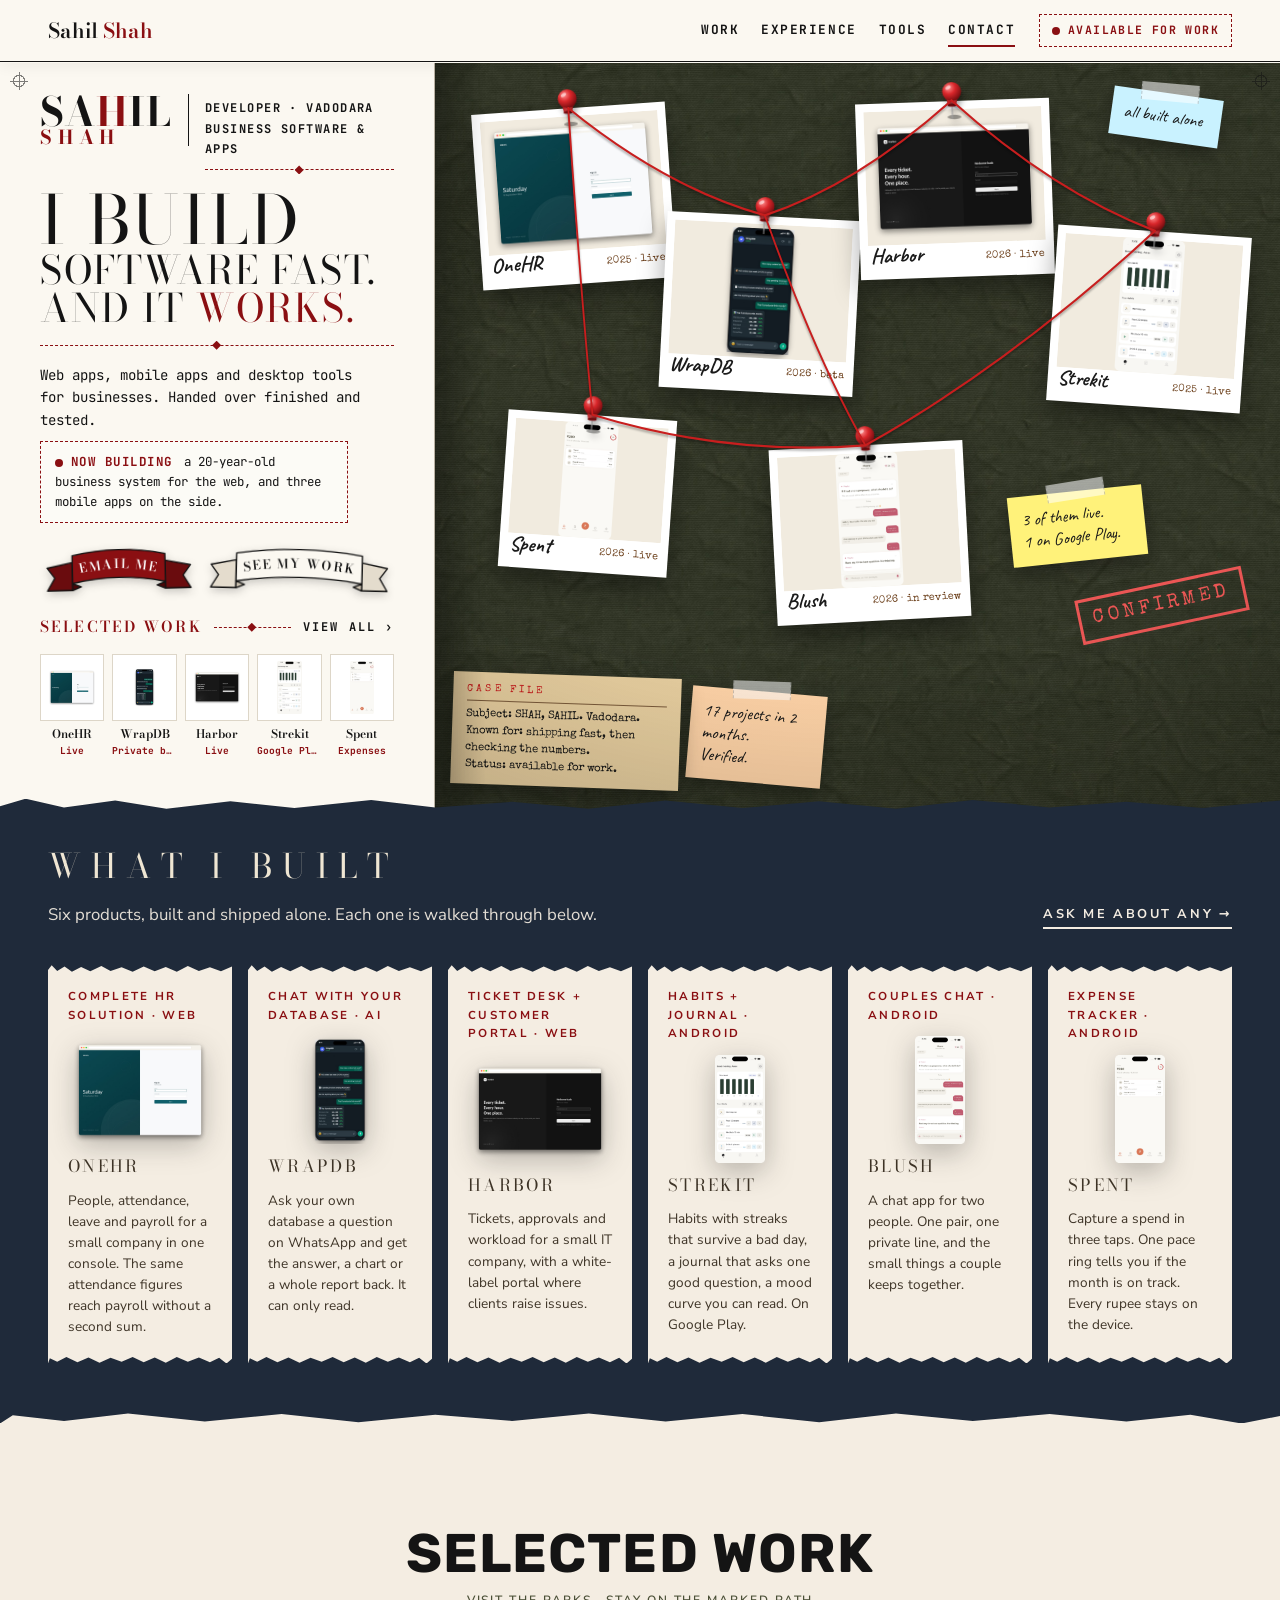
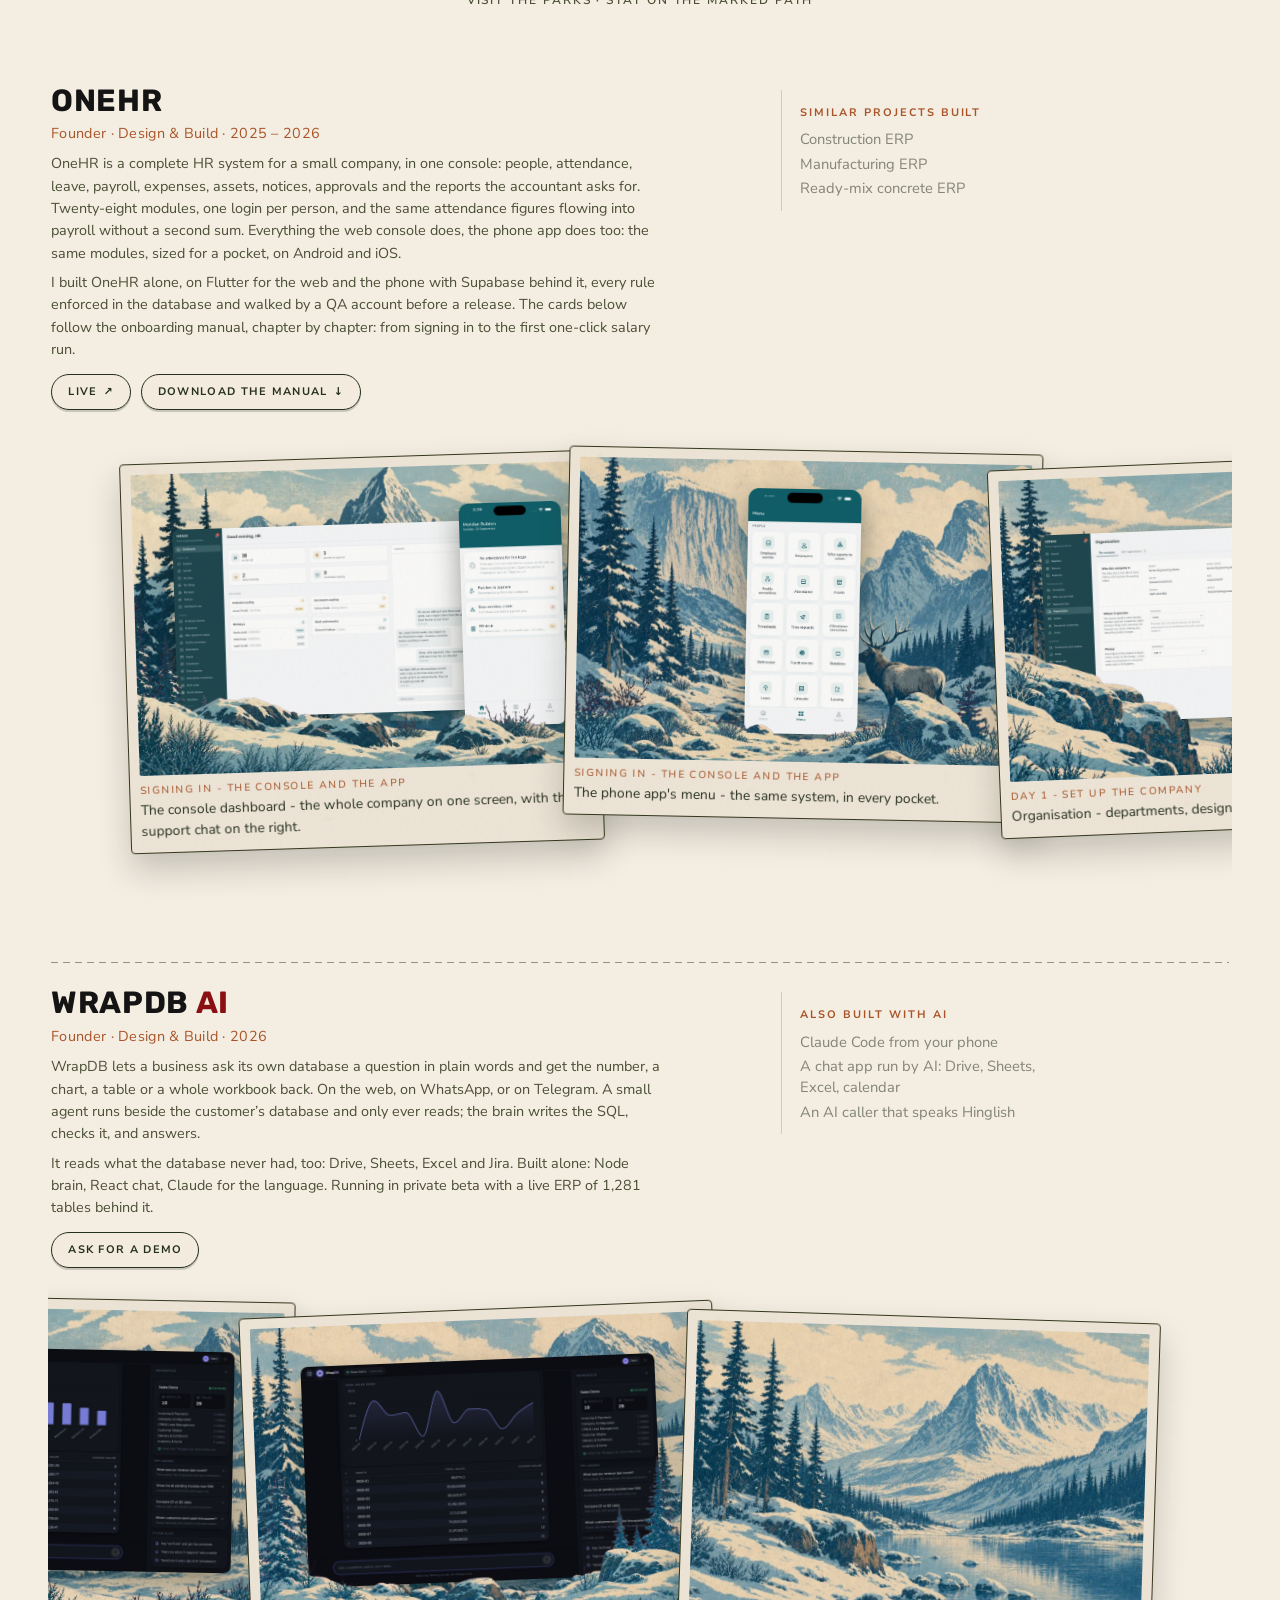
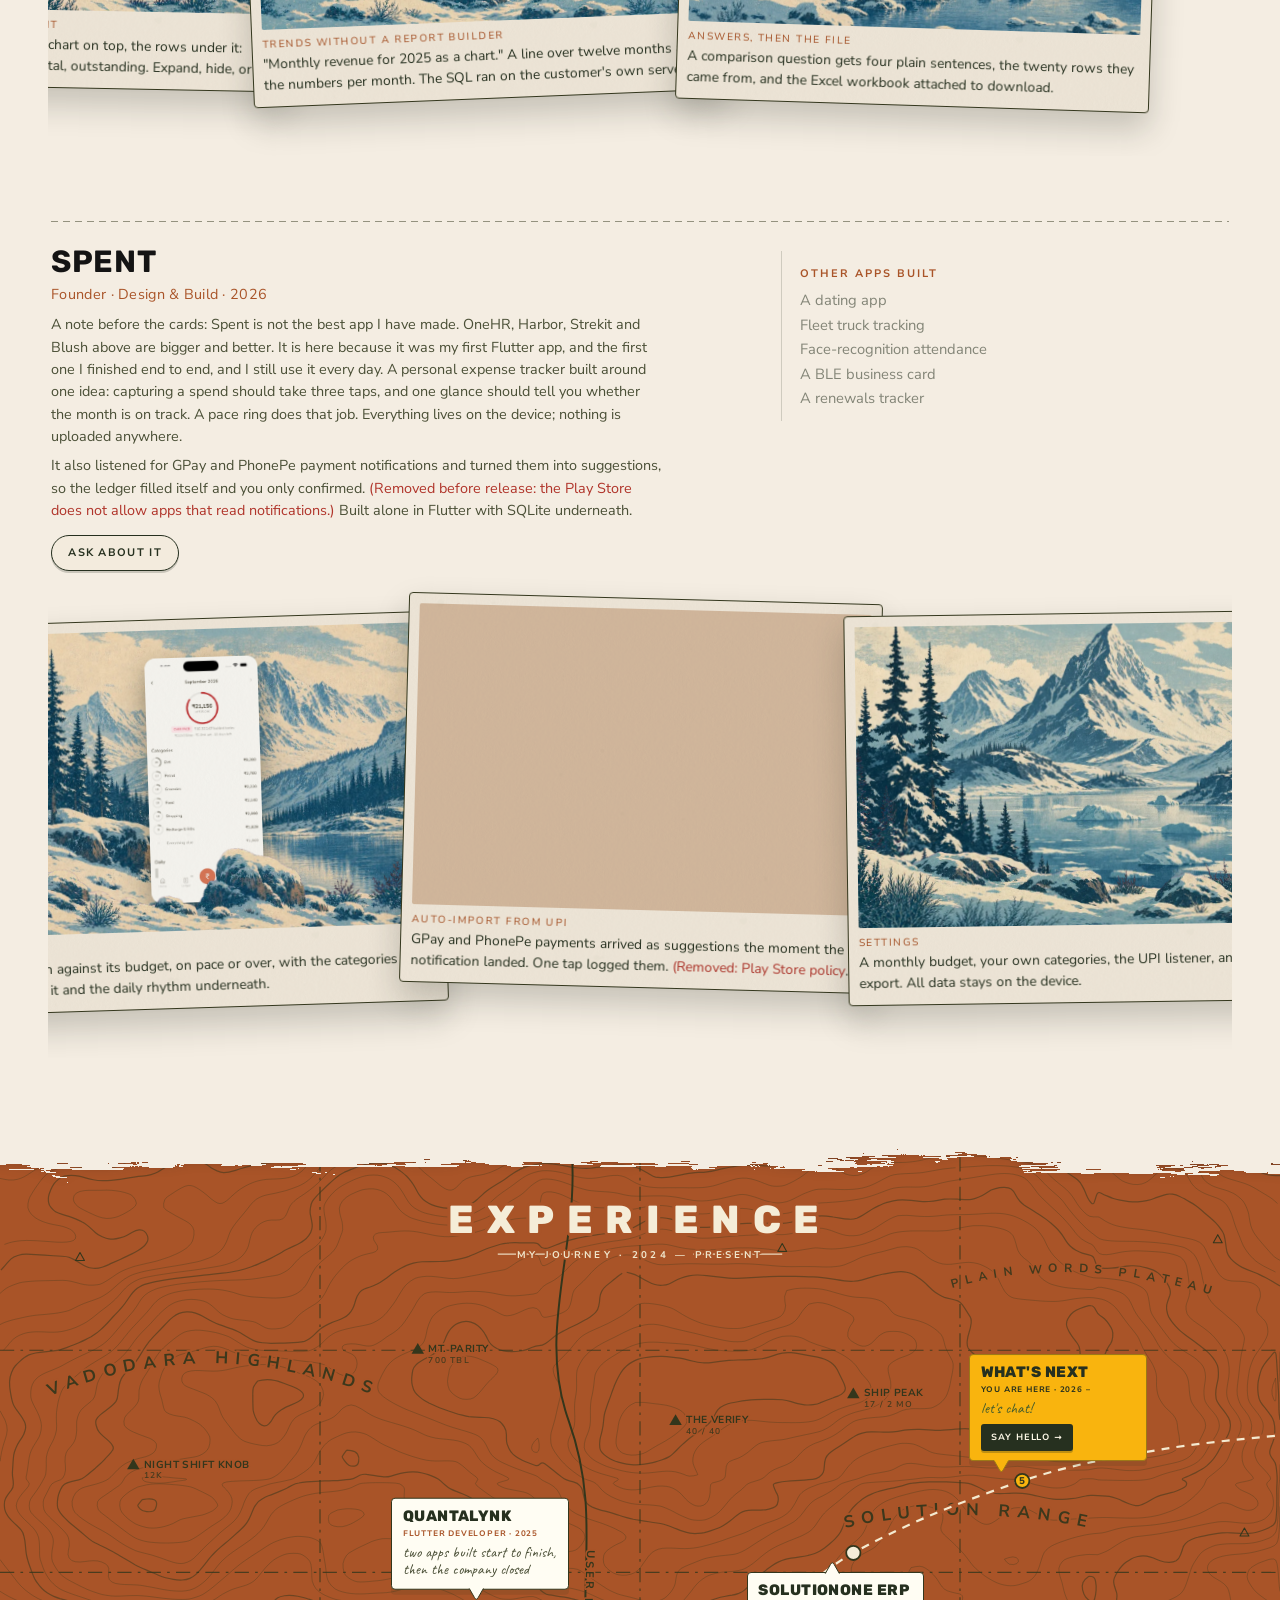
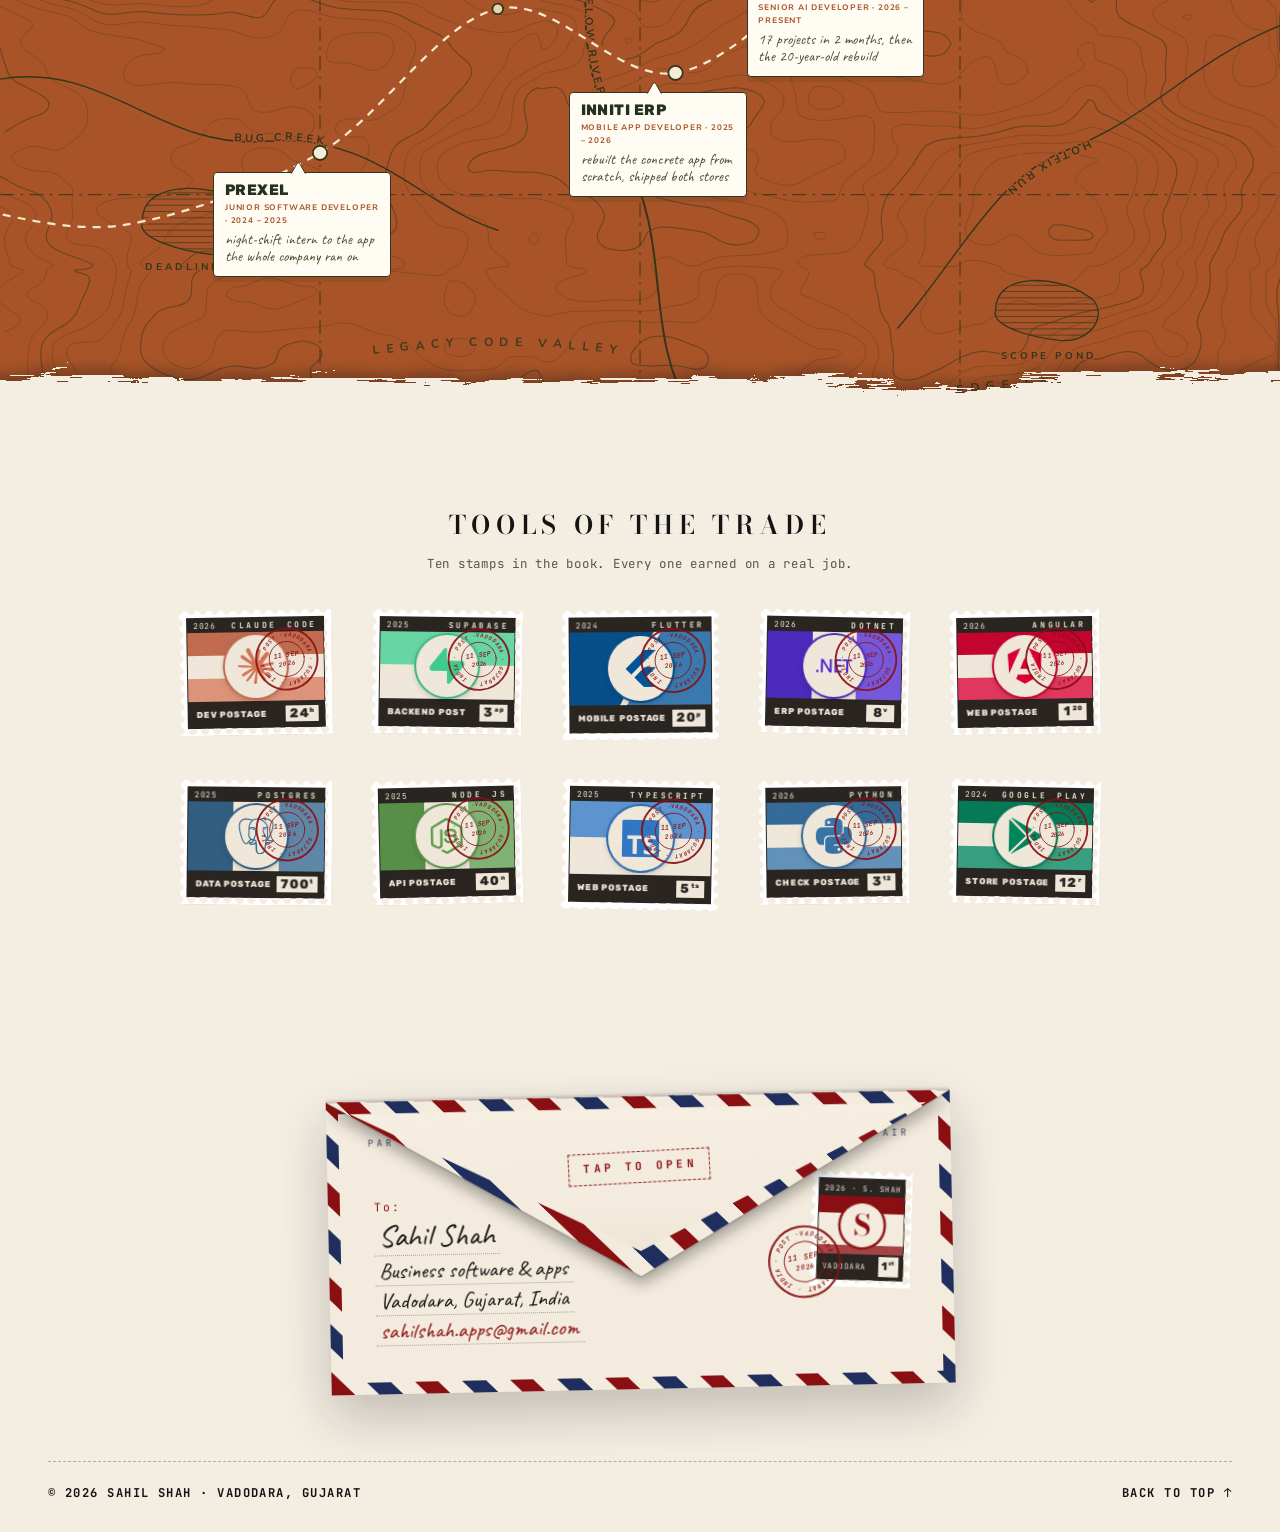
==== index.html @ 1a5f527c "Publish 13 Sep 2026 07:51" ====
<!DOCTYPE html>
<html lang="en">
<head>
<meta charset="utf-8">
<meta name="viewport" content="width=device-width, initial-scale=1">
<title>Sahil Shah</title>
<meta name="description" content="Sahil Shah, developer from Vadodara, Gujarat. Business software, mobile apps and desktop tools, built fast and checked.">
<meta property="og:title" content="Sahil Shah">
<meta property="og:description" content="I build software fast. And it works. Business software, mobile apps and desktop tools from Vadodara, Gujarat.">
<meta property="og:type" content="website">
<meta name="theme-color" content="#F4EDE2">
<link rel="preconnect" href="https://fonts.googleapis.com">
<link rel="preconnect" href="https://fonts.gstatic.com" crossorigin>
<link rel="stylesheet" href="https://fonts.googleapis.com/css2?family=Bodoni+Moda:ital,wght@0,400;0,600;0,700;1,400&family=JetBrains+Mono:wght@400;700&family=Nunito+Sans:wght@400;700&family=Caveat:wght@500;700&family=Special+Elite&family=Mrs+Saint+Delafield&family=Rubik:wght@800&family=Caveat:wght@500;700&family=Courier+Prime:wght@400;700&display=swap">
<link rel="icon" href="data:image/svg+xml,%3Csvg xmlns='http://www.w3.org/2000/svg' viewBox='0 0 64 64'%3E%3Crect width='64' height='64' fill='%23FBF8F1'/%3E%3Ctext x='32' y='46' text-anchor='middle' font-family='Georgia,serif' font-size='40' fill='%238A0F12'%3ES%3C/text%3E%3C/svg%3E">
<link rel="stylesheet" href="css/styles.css">
<link rel="stylesheet" href="css/work.css">
<link rel="stylesheet" href="css/journey.css">
<link rel="stylesheet" href="css/stamps.css">
</head>
<body>
<div class="curtain" aria-hidden="true">
  <div class="curtain__mark">
    <span class="curtain__name">SA<em>H</em>IL SHAH</span>
    <i class="curtain__rule"></i>
    <span class="curtain__tag">VOL. 01 · BUSINESS SOFTWARE &amp; APPS</span>
  </div>
</div>
<a class="skip" href="#work">Skip to the work</a>

<header class="nav">
  <a class="nav__logo" href="#top">Sahil <em>Shah</em></a>
  <nav class="nav__links">
    <a href="#work" data-nav="work">Work</a><a href="#story" data-nav="story">Experience</a><a href="#tools" data-nav="tools">Tools</a><a href="#contact" data-nav="contact">Contact</a>
  </nav>
  <span class="nav__status"><i></i>Available for work</span>
</header>

<!-- the spread -->
<section class="spread" id="top">
  <i class="reg reg--tl"></i><i class="reg reg--tr"></i><i class="reg reg--bl"></i><i class="reg reg--br"></i>
  <div class="page">
    <div class="masthead">
      <span class="logo"><span class="logo__top">SA<em>H</em>IL</span><span class="logo__sub">SHAH</span></span>
      <div class="masthead__tag"><span>DEVELOPER · VADODARA<br>BUSINESS SOFTWARE &amp; APPS</span><i class="bowline"></i></div>
    </div>
    <h1 class="headline"><span class="hl1">I BUILD</span><span class="hl2">SOFTWARE FAST.</span><span class="hl3">AND IT <em>WORKS.</em></span></h1>
    <i class="dashrule"></i>
    <p class="lede">Web apps, mobile apps and desktop tools for businesses. Handed over finished and tested.</p>
    <p class="now"><i></i><span>NOW BUILDING</span> a 20-year-old business system for the web, and three mobile apps on the side.</p>
    <div class="ctas">
      <a class="ribbon ribbon--red ribbon--btn" href="#contact">EMAIL ME</a>
      <a class="ribbon ribbon--btn" href="#work">SEE MY WORK</a>
    </div>
    <div class="arrivals">
      <div class="arrivals__head"><span>SELECTED WORK</span><i class="bowline"></i><a href="#work">VIEW ALL &rsaquo;</a></div>
      <ul>
        <li><a href="#work"><span class="thumb"><img src="img/projects/onehr-framed.png" alt="" width="800" height="600"></span><b>OneHR</b><small>Live</small></a></li>
        <li><a href="#work"><span class="thumb"><img src="img/projects/wrapdb-framed.png" alt="" width="800" height="600"></span><b>WrapDB</b><small>Private beta</small></a></li>
        <li><a href="#work"><span class="thumb"><img src="img/projects/harbor-framed.png" alt="" width="800" height="600"></span><b>Harbor</b><small>Live</small></a></li>
        <li><a href="#work"><span class="thumb"><img src="img/projects/strekit-home-phone.png" alt="" width="800" height="600"></span><b>Strekit</b><small>Google Play</small></a></li>
        <li><a href="#work"><span class="thumb"><img src="img/projects/spent-home-phone.png" alt="" width="800" height="600"></span><b>Spent</b><small>Expenses</small></a></li>
      </ul>
    </div>
  </div>

  <div class="table" aria-label="Evidence board of the work">
    <svg class="ev__string" viewBox="0 0 1000 760" preserveAspectRatio="none" aria-hidden="true"></svg>
    <a class="ev__ph ph--1" href="#work"><i class="ev__pin"></i><img src="img/projects/onehr-framed.png" alt="OneHR" width="800" height="600"><b>OneHR</b><small>2025 · live</small></a>
    <a class="ev__ph ph--2" href="#work"><i class="ev__pin"></i><img src="img/projects/wrapdb-framed.png" alt="WrapDB" width="800" height="600"><b>WrapDB</b><small>2026 · beta</small></a>
    <a class="ev__ph ph--3" href="#work"><i class="ev__pin"></i><img src="img/projects/harbor-framed.png" alt="Harbor" width="800" height="600"><b>Harbor</b><small>2026 · live</small></a>
    <a class="ev__ph ph--4" href="#work"><i class="ev__pin"></i><img src="img/projects/strekit-home-phone.png" alt="Strekit" width="800" height="600"><b>Strekit</b><small>2025 · live</small></a>
    <a class="ev__ph ph--5" href="#work"><i class="ev__pin"></i><img src="img/projects/blush-chat-phone.png" alt="Blush" width="800" height="600"><b>Blush</b><small>2026 · in review</small></a>
    <a class="ev__ph ph--6" href="#work"><i class="ev__pin"></i><img src="img/projects/spent-home-phone.png" alt="Spent" width="800" height="600"><b>Spent</b><small>2026 · live</small></a>
    <div class="ev__note note--a">17 projects in 2 months.<br>Verified.</div>
    <div class="ev__note note--b">all built alone</div>
    <div class="ev__note note--c">3 of them live.<br>1 on Google Play.</div>
    <div class="ev__file">Subject: SHAH, SAHIL. Vadodara.<br>Known for: shipping fast, then checking the numbers.<br>Status: available for work.</div>
    <span class="ev__stamp">CONFIRMED</span>
  </div>
</section>

<main>
<!-- showcase: six projects, placeholders until the real ones land -->
<section class="band torn" id="work">
  <div class="band__in">
    <div class="band__head">
      <div>
        <h2 class="band__title"><span class="split">WHAT I BUILT</span></h2>
        <p class="band__lede">Six products, built and shipped alone. Each one is walked through below.</p>
      </div>
      <a class="band__link" href="#contact">ASK ME ABOUT ANY &rarr;</a>
    </div>
    <div class="shelf">
    <a class="tcard torn" href="#contact">
      <span class="tcard__k">COMPLETE HR SOLUTION · WEB</span>
      <img loading="lazy" decoding="async" src="img/projects/onehr-framed.png" alt="OneHR" width="800" height="600">
      <b>OneHR</b>
      <p>People, attendance, leave and payroll for a small company in one console. The same attendance figures reach payroll without a second sum.</p>
    </a>
    <a class="tcard torn" href="#contact">
      <span class="tcard__k">CHAT WITH YOUR DATABASE · AI</span>
      <img loading="lazy" decoding="async" src="img/projects/wrapdb-framed.png" alt="WrapDB" width="800" height="600">
      <b>WrapDB</b>
      <p>Ask your own database a question on WhatsApp and get the answer, a chart or a whole report back. It can only read.</p>
    </a>
    <a class="tcard torn" href="#contact">
      <span class="tcard__k">TICKET DESK + CUSTOMER PORTAL · WEB</span>
      <img loading="lazy" decoding="async" src="img/projects/harbor-framed.png" alt="Harbor" width="800" height="600">
      <b>Harbor</b>
      <p>Tickets, approvals and workload for a small IT company, with a white-label portal where clients raise issues.</p>
    </a>
    <a class="tcard torn" href="#contact">
      <span class="tcard__k">HABITS + JOURNAL · ANDROID</span>
      <img loading="lazy" decoding="async" src="img/projects/strekit-home-phone.png" alt="Strekit" width="800" height="600">
      <b>Strekit</b>
      <p>Habits with streaks that survive a bad day, a journal that asks one good question, a mood curve you can read. On Google Play.</p>
    </a>
    <a class="tcard torn" href="#contact">
      <span class="tcard__k">COUPLES CHAT · ANDROID</span>
      <img loading="lazy" decoding="async" src="img/projects/blush-chat-phone.png" alt="Blush" width="800" height="600">
      <b>Blush</b>
      <p>A chat app for two people. One pair, one private line, and the small things a couple keeps together.</p>
    </a>
    <a class="tcard torn" href="#contact">
      <span class="tcard__k">EXPENSE TRACKER · ANDROID</span>
      <img loading="lazy" decoding="async" src="img/projects/spent-home-phone.png" alt="Spent" width="800" height="600">
      <b>Spent</b>
      <p>Capture a spend in three taps. One pace ring tells you if the month is on track. Every rupee stays on the device.</p>
    </a>
    </div>
  </div>
</section>


<!-- selected work: his poster wall, one to one, images and words to be replaced -->
<section class="work" id="selected">
<header class="PosterWall-module__53wmDG__intro"><h2>Selected Work</h2><p>Visit the parks · Stay on the marked path</p></header><div class="PosterWall-module__53wmDG__focusBar"><button type="button" role="switch" aria-checked="false" aria-label="UI focus — blur the scenes to study the work" class="PosterWall-module__53wmDG__modeSwitch"><span class="PosterWall-module__53wmDG__modeSide" data-active="true"><svg viewBox="0 0 24 24" aria-hidden="true"><path d="M2.5 19 L9 8 L12.8 14.4 L15.8 9.6 L21.5 19 Z"></path><circle cx="18.4" cy="5.2" r="1.7"></circle></svg>Parks</span><span class="PosterWall-module__53wmDG__modeSide"><svg viewBox="0 0 24 24" aria-hidden="true"><rect x="7.5" y="3" width="9" height="18" rx="2.4"></rect><path d="M10.8 17.8 h2.4"></path></svg>UI Focus</span><span class="PosterWall-module__53wmDG__modeThumb" aria-hidden="true"></span></button></div><div class="PosterWall-module__53wmDG__carousels"><section id="facebook" data-park-sec="facebook" class="PosterWall-module__53wmDG__carousel"><div class="PosterWall-module__53wmDG__stackPlaque"><h3 class="PosterWall-module__53wmDG__plaqueName">OneHR</h3><p class="PosterWall-module__53wmDG__plaqueRole">Founder · Design &amp; Build<!-- --> · <!-- -->2025 – 2026</p><p class="PosterWall-module__53wmDG__plaqueOutcome">OneHR is a complete HR system for a small company, in one console: people, attendance, leave, payroll, expenses, assets, notices, approvals and the reports the accountant asks for. Twenty-eight modules, one login per person, and the same attendance figures flowing into payroll without a second sum. Everything the web console does, the phone app does too: the same modules, sized for a pocket, on Android and iOS.</p><p class="PosterWall-module__53wmDG__plaqueOutcome">I built OneHR alone, on Flutter for the web and the phone with Supabase behind it, every rule enforced in the database and walked by a QA account before a release. The cards below follow the onboarding manual, chapter by chapter: from signing in to the first one-click salary run.</p><div class="PosterWall-module__53wmDG__plaqueLinks"><a class="PosterWall-module__53wmDG__plaqueBtn" href="https://sahilshahcse.github.io/hrms-web/" target="_blank" rel="noopener noreferrer">Live<!-- --> <span aria-hidden="true">↗</span></a><a class="PosterWall-module__53wmDG__plaqueBtn" href="docs/OneHR-Manual.pdf" download="OneHR-Manual.pdf">Download the manual <span aria-hidden="true">↓</span></a></div><div class="pw__dreams" aria-label="Similar projects built"><span class="pw__dreamsTitle">Similar projects built</span><ul><li>Construction ERP</li><li>Manufacturing ERP</li><li>Ready-mix concrete ERP</li></ul></div></div><ul class="PosterWall-module__53wmDG__strip" data-strip="true" aria-label="OneHR postcards, in the order of the manual"><li data-scard="true" data-lag="0.95" class="PosterWall-module__53wmDG__cCard" style="--park-tint:color-mix(in srgb, #2e5546 30%, #ece5cf);rotate:-1.8deg;translate:0 9px"><div class="PosterWall-module__53wmDG__cardImg" data-pair=""><img class="PosterWall-module__53wmDG__cardMain" src="img/work/facebook-bg-1.webp" alt="" loading="lazy"/><img class="PosterWall-module__53wmDG__cardMock" src="img/work/manual/01-dashboard.jpg" alt="" loading="lazy"/><div class="PosterWall-module__53wmDG__cardUi"><img src="img/work/manual/m-home-phone.png" alt="" loading="lazy"/></div><img class="PosterWall-module__53wmDG__cardFg" src="img/work/facebook-fg-1.webp" alt="" loading="lazy"/></div><p class="PosterWall-module__53wmDG__cardCap"><small class="PosterWall-module__53wmDG__cardKick">Signing in - the console and the app</small>The console dashboard - the whole company on one screen, with the support chat on the right.</p><button type="button" class="PosterWall-module__53wmDG__cardHit" aria-label="View larger — Signing in - the console and the app · The console dashboard - the whole company on one screen, with the support chat on the right."></button></li><li data-scard="true" data-lag="1.05" class="PosterWall-module__53wmDG__cCard" style="--park-tint:color-mix(in srgb, #2e5546 30%, #ece5cf);rotate:1.1deg;translate:0 -8px"><div class="PosterWall-module__53wmDG__cardImg" data-ui=""><img class="PosterWall-module__53wmDG__cardMain" src="img/work/facebook-bg-2.webp" alt="" loading="lazy"/><div class="PosterWall-module__53wmDG__cardUi"><img src="img/work/manual/sim-menu-people-phone.png" alt="" loading="lazy"/></div><img class="PosterWall-module__53wmDG__cardFg" src="img/work/facebook-fg-2.webp" alt="" loading="lazy"/></div><p class="PosterWall-module__53wmDG__cardCap"><small class="PosterWall-module__53wmDG__cardKick">Signing in - the console and the app</small>The phone app&#x27;s menu - the same system, in every pocket.</p><button type="button" class="PosterWall-module__53wmDG__cardHit" aria-label="View larger — Signing in - the console and the app · The phone app&#x27;s menu - the same system, in every pocket."></button></li><li data-scard="true" data-lag="0.65" class="PosterWall-module__53wmDG__cCard" style="--park-tint:color-mix(in srgb, #2e5546 30%, #ece5cf);rotate:-2.3deg;translate:0 3px"><div class="PosterWall-module__53wmDG__cardImg" data-pair=""><img class="PosterWall-module__53wmDG__cardMain" src="img/work/facebook-bg-3.webp" alt="" loading="lazy"/><img class="PosterWall-module__53wmDG__cardMock" src="img/work/manual/40-organisation.jpg" alt="" loading="lazy"/><div class="PosterWall-module__53wmDG__cardUi"><img src="img/work/manual/m-company-phone.png" alt="" loading="lazy"/></div><img class="PosterWall-module__53wmDG__cardFg" src="img/work/facebook-fg-3.webp" alt="" loading="lazy"/></div><p class="PosterWall-module__53wmDG__cardCap"><small class="PosterWall-module__53wmDG__cardKick">Day 1 - Set up the company</small>Organisation - departments, designations and grades in one place.</p><button type="button" class="PosterWall-module__53wmDG__cardHit" aria-label="View larger — Day 1 - Set up the company · Organisation - departments, designations and grades in one place."></button></li><li data-scard="true" data-lag="0.9" class="PosterWall-module__53wmDG__cCard" style="--park-tint:color-mix(in srgb, #2e5546 30%, #ece5cf);rotate:1.8deg;translate:0 10px"><div class="PosterWall-module__53wmDG__cardImg" data-pair=""><img class="PosterWall-module__53wmDG__cardMain" src="img/work/facebook-bg-4.webp" alt="" loading="lazy"/><img class="PosterWall-module__53wmDG__cardMock" src="img/work/manual/43-shifts.jpg" alt="" loading="lazy"/><div class="PosterWall-module__53wmDG__cardUi"><img src="img/work/manual/m-attendance-phone.png" alt="" loading="lazy"/></div><img class="PosterWall-module__53wmDG__cardFg" src="img/work/facebook-fg-4.webp" alt="" loading="lazy"/></div><p class="PosterWall-module__53wmDG__cardCap"><small class="PosterWall-module__53wmDG__cardKick">Day 1 - Set up the company</small>Shifts - timings, grace and half-day rules.</p><button type="button" class="PosterWall-module__53wmDG__cardHit" aria-label="View larger — Day 1 - Set up the company · Shifts - timings, grace and half-day rules."></button></li><li data-scard="true" data-lag="1.15" class="PosterWall-module__53wmDG__cCard" style="--park-tint:color-mix(in srgb, #2e5546 30%, #ece5cf);rotate:-0.6deg;translate:0 -12px"><div class="PosterWall-module__53wmDG__cardImg" data-pair=""><img class="PosterWall-module__53wmDG__cardMain" src="img/work/facebook-bg-5.webp" alt="" loading="lazy"/><img class="PosterWall-module__53wmDG__cardMock" src="img/work/manual/02-employees.jpg" alt="" loading="lazy"/><div class="PosterWall-module__53wmDG__cardUi"><img src="img/work/manual/m-people-phone.png" alt="" loading="lazy"/></div><img class="PosterWall-module__53wmDG__cardFg" src="img/work/facebook-fg-5.webp" alt="" loading="lazy"/></div><p class="PosterWall-module__53wmDG__cardCap"><small class="PosterWall-module__53wmDG__cardKick">Day 2 - Bring your people in</small>The employee list - search, filter, import; every person is a card you can open.</p><button type="button" class="PosterWall-module__53wmDG__cardHit" aria-label="View larger — Day 2 - Bring your people in · The employee list - search, filter, import; every person is a card you can open."></button></li><li data-scard="true" data-lag="0.75" class="PosterWall-module__53wmDG__cCard" style="--park-tint:color-mix(in srgb, #2e5546 30%, #ece5cf);rotate:0.8deg;translate:0 6px"><div class="PosterWall-module__53wmDG__cardImg" data-pair=""><img class="PosterWall-module__53wmDG__cardMain" src="img/work/facebook-bg-6.webp" alt="" loading="lazy"/><img class="PosterWall-module__53wmDG__cardMock" src="img/work/manual/27-orgchart.jpg" alt="" loading="lazy"/><div class="PosterWall-module__53wmDG__cardUi"><img src="img/work/manual/m-employees-phone.png" alt="" loading="lazy"/></div><img class="PosterWall-module__53wmDG__cardFg" src="img/work/facebook-fg-6.webp" alt="" loading="lazy"/></div><p class="PosterWall-module__53wmDG__cardCap"><small class="PosterWall-module__53wmDG__cardKick">Day 2 - Bring your people in</small>Who reports to whom - the company as a tree, drawn from that one field.</p><button type="button" class="PosterWall-module__53wmDG__cardHit" aria-label="View larger — Day 2 - Bring your people in · Who reports to whom - the company as a tree, drawn from that one field."></button></li><li data-scard="true" data-lag="1" class="PosterWall-module__53wmDG__cCard" style="--park-tint:color-mix(in srgb, #2e5546 30%, #ece5cf);rotate:-1.5deg;translate:0 -4px"><div class="PosterWall-module__53wmDG__cardImg" data-pair=""><img class="PosterWall-module__53wmDG__cardMain" src="img/work/facebook-bg-1.webp" alt="" loading="lazy"/><img class="PosterWall-module__53wmDG__cardMock" src="img/work/manual/38-access.jpg" alt="" loading="lazy"/><div class="PosterWall-module__53wmDG__cardUi"><img src="img/work/manual/m-access-phone.png" alt="" loading="lazy"/></div><img class="PosterWall-module__53wmDG__cardFg" src="img/work/facebook-fg-1.webp" alt="" loading="lazy"/></div><p class="PosterWall-module__53wmDG__cardCap"><small class="PosterWall-module__53wmDG__cardKick">Day 3 - Give everyone the app</small>Access - one row per person: login, role, active or not.</p><button type="button" class="PosterWall-module__53wmDG__cardHit" aria-label="View larger — Day 3 - Give everyone the app · Access - one row per person: login, role, active or not."></button></li><li data-scard="true" data-lag="0.55" class="PosterWall-module__53wmDG__cCard" style="--park-tint:color-mix(in srgb, #2e5546 30%, #ece5cf);rotate:2.4deg;translate:0 7px"><div class="PosterWall-module__53wmDG__cardImg" data-pair=""><img class="PosterWall-module__53wmDG__cardMain" src="img/work/facebook-bg-2.webp" alt="" loading="lazy"/><img class="PosterWall-module__53wmDG__cardMock" src="img/work/manual/10-mytime.jpg" alt="" loading="lazy"/><div class="PosterWall-module__53wmDG__cardUi"><img src="img/work/manual/m-profile-phone.png" alt="" loading="lazy"/></div><img class="PosterWall-module__53wmDG__cardFg" src="img/work/facebook-fg-2.webp" alt="" loading="lazy"/></div><p class="PosterWall-module__53wmDG__cardCap"><small class="PosterWall-module__53wmDG__cardKick">Day 3 - Give everyone the app</small>What an employee sees - their own time, nothing else.</p><button type="button" class="PosterWall-module__53wmDG__cardHit" aria-label="View larger — Day 3 - Give everyone the app · What an employee sees - their own time, nothing else."></button></li><li data-scard="true" data-lag="0.85" class="PosterWall-module__53wmDG__cCard" style="--park-tint:color-mix(in srgb, #2e5546 30%, #ece5cf);rotate:-1.2deg;translate:0 13px"><div class="PosterWall-module__53wmDG__cardImg" data-pair=""><img class="PosterWall-module__53wmDG__cardMain" src="img/work/facebook-bg-3.webp" alt="" loading="lazy"/><img class="PosterWall-module__53wmDG__cardMock" src="img/work/manual/03-attendance.jpg" alt="" loading="lazy"/><div class="PosterWall-module__53wmDG__cardUi"><img src="img/work/manual/m-needs-a-look-phone.png" alt="" loading="lazy"/></div><img class="PosterWall-module__53wmDG__cardFg" src="img/work/facebook-fg-3.webp" alt="" loading="lazy"/></div><p class="PosterWall-module__53wmDG__cardCap"><small class="PosterWall-module__53wmDG__cardKick">Day 4-5 - Watch a live day</small>The attendance day - everyone&#x27;s in and out, colour-coded, with the open days flagged.</p><button type="button" class="PosterWall-module__53wmDG__cardHit" aria-label="View larger — Day 4-5 - Watch a live day · The attendance day - everyone&#x27;s in and out, colour-coded, with the open days flagged."></button></li><li data-scard="true" data-lag="0.95" class="PosterWall-module__53wmDG__cCard" style="--park-tint:color-mix(in srgb, #2e5546 30%, #ece5cf);rotate:-1.8deg;translate:0 9px"><div class="PosterWall-module__53wmDG__cardImg" data-pair=""><img class="PosterWall-module__53wmDG__cardMain" src="img/work/facebook-bg-4.webp" alt="" loading="lazy"/><img class="PosterWall-module__53wmDG__cardMock" src="img/work/manual/39-approval.jpg" alt="" loading="lazy"/><div class="PosterWall-module__53wmDG__cardUi"><img src="img/work/manual/m-leave-phone.png" alt="" loading="lazy"/></div><img class="PosterWall-module__53wmDG__cardFg" src="img/work/facebook-fg-4.webp" alt="" loading="lazy"/></div><p class="PosterWall-module__53wmDG__cardCap"><small class="PosterWall-module__53wmDG__cardKick">Day 4-5 - Watch a live day</small>Approvals - everything waiting for a decision, in one queue.</p><button type="button" class="PosterWall-module__53wmDG__cardHit" aria-label="View larger — Day 4-5 - Watch a live day · Approvals - everything waiting for a decision, in one queue."></button></li><li data-scard="true" data-lag="1.05" class="PosterWall-module__53wmDG__cCard" style="--park-tint:color-mix(in srgb, #2e5546 30%, #ece5cf);rotate:1.1deg;translate:0 -8px"><div class="PosterWall-module__53wmDG__cardImg" data-ui=""><img class="PosterWall-module__53wmDG__cardMain" src="img/work/facebook-bg-5.webp" alt="" loading="lazy"/><div class="PosterWall-module__53wmDG__cardUi"><img src="img/work/manual/sim-attendance-phone.png" alt="" loading="lazy"/></div><img class="PosterWall-module__53wmDG__cardFg" src="img/work/facebook-fg-5.webp" alt="" loading="lazy"/></div><p class="PosterWall-module__53wmDG__cardCap"><small class="PosterWall-module__53wmDG__cardKick">Attendance, every day</small>My attendance on the phone - the month at a glance, slide to punch at the bottom.</p><button type="button" class="PosterWall-module__53wmDG__cardHit" aria-label="View larger — Attendance, every day · My attendance on the phone - the month at a glance, slide to punch at the bottom."></button></li><li data-scard="true" data-lag="0.65" class="PosterWall-module__53wmDG__cCard" style="--park-tint:color-mix(in srgb, #2e5546 30%, #ece5cf);rotate:-2.3deg;translate:0 3px"><div class="PosterWall-module__53wmDG__cardImg" data-pair=""><img class="PosterWall-module__53wmDG__cardMain" src="img/work/facebook-bg-6.webp" alt="" loading="lazy"/><img class="PosterWall-module__53wmDG__cardMock" src="img/work/manual/05-leave.jpg" alt="" loading="lazy"/><div class="PosterWall-module__53wmDG__cardUi"><img src="img/work/manual/m-leave-phone.png" alt="" loading="lazy"/></div><img class="PosterWall-module__53wmDG__cardFg" src="img/work/facebook-fg-6.webp" alt="" loading="lazy"/></div><p class="PosterWall-module__53wmDG__cardCap"><small class="PosterWall-module__53wmDG__cardKick">Leave that runs itself</small>Leave on the console - balances, requests and the year, per person.</p><button type="button" class="PosterWall-module__53wmDG__cardHit" aria-label="View larger — Leave that runs itself · Leave on the console - balances, requests and the year, per person."></button></li><li data-scard="true" data-lag="0.9" class="PosterWall-module__53wmDG__cCard" style="--park-tint:color-mix(in srgb, #2e5546 30%, #ece5cf);rotate:1.8deg;translate:0 10px"><div class="PosterWall-module__53wmDG__cardImg" data-pair=""><img class="PosterWall-module__53wmDG__cardMain" src="img/work/facebook-bg-1.webp" alt="" loading="lazy"/><img class="PosterWall-module__53wmDG__cardMock" src="img/work/manual/09-payroll-month.jpg" alt="" loading="lazy"/><div class="PosterWall-module__53wmDG__cardUi"><img src="img/work/manual/m-payroll-phone.png" alt="" loading="lazy"/></div><img class="PosterWall-module__53wmDG__cardFg" src="img/work/facebook-fg-1.webp" alt="" loading="lazy"/></div><p class="PosterWall-module__53wmDG__cardCap"><small class="PosterWall-module__53wmDG__cardKick">Month end - payroll in one click</small>A processed month - every person, every rupee, one screen before you approve.</p><button type="button" class="PosterWall-module__53wmDG__cardHit" aria-label="View larger — Month end - payroll in one click · A processed month - every person, every rupee, one screen before you approve."></button></li><li data-scard="true" data-lag="1.15" class="PosterWall-module__53wmDG__cCard" style="--park-tint:color-mix(in srgb, #2e5546 30%, #ece5cf);rotate:-0.6deg;translate:0 -12px"><div class="PosterWall-module__53wmDG__cardImg" data-pair=""><img class="PosterWall-module__53wmDG__cardMain" src="img/work/facebook-bg-2.webp" alt="" loading="lazy"/><img class="PosterWall-module__53wmDG__cardMock" src="img/work/manual/06-payroll.jpg" alt="" loading="lazy"/><div class="PosterWall-module__53wmDG__cardUi"><img src="img/work/manual/m-my-tax-phone.png" alt="" loading="lazy"/></div><img class="PosterWall-module__53wmDG__cardFg" src="img/work/facebook-fg-2.webp" alt="" loading="lazy"/></div><p class="PosterWall-module__53wmDG__cardCap"><small class="PosterWall-module__53wmDG__cardKick">Month end - payroll in one click</small>Payroll, month by month - the year&#x27;s runs with their status.</p><button type="button" class="PosterWall-module__53wmDG__cardHit" aria-label="View larger — Month end - payroll in one click · Payroll, month by month - the year&#x27;s runs with their status."></button></li><li data-scard="true" data-lag="0.75" class="PosterWall-module__53wmDG__cCard" style="--park-tint:color-mix(in srgb, #2e5546 30%, #ece5cf);rotate:0.8deg;translate:0 6px"><div class="PosterWall-module__53wmDG__cardImg" data-pair=""><img class="PosterWall-module__53wmDG__cardMain" src="img/work/facebook-bg-3.webp" alt="" loading="lazy"/><img class="PosterWall-module__53wmDG__cardMock" src="img/work/manual/35-returns.jpg" alt="" loading="lazy"/><div class="PosterWall-module__53wmDG__cardUi"><img src="img/work/manual/m-payroll-phone.png" alt="" loading="lazy"/></div><img class="PosterWall-module__53wmDG__cardFg" src="img/work/facebook-fg-3.webp" alt="" loading="lazy"/></div><p class="PosterWall-module__53wmDG__cardCap"><small class="PosterWall-module__53wmDG__cardKick">PF, ESI, PT, TDS - the paperwork</small>Returns - the PF and ESI files in portal format, per month.</p><button type="button" class="PosterWall-module__53wmDG__cardHit" aria-label="View larger — PF, ESI, PT, TDS - the paperwork · Returns - the PF and ESI files in portal format, per month."></button></li><li data-scard="true" data-lag="1" class="PosterWall-module__53wmDG__cCard" style="--park-tint:color-mix(in srgb, #2e5546 30%, #ece5cf);rotate:-1.5deg;translate:0 -4px"><div class="PosterWall-module__53wmDG__cardImg" data-pair=""><img class="PosterWall-module__53wmDG__cardMain" src="img/work/facebook-bg-4.webp" alt="" loading="lazy"/><img class="PosterWall-module__53wmDG__cardMock" src="img/work/manual/07-registers.jpg" alt="" loading="lazy"/><div class="PosterWall-module__53wmDG__cardUi"><img src="img/work/manual/m-payroll-phone.png" alt="" loading="lazy"/></div><img class="PosterWall-module__53wmDG__cardFg" src="img/work/facebook-fg-4.webp" alt="" loading="lazy"/></div><p class="PosterWall-module__53wmDG__cardCap"><small class="PosterWall-module__53wmDG__cardKick">PF, ESI, PT, TDS - the paperwork</small>Registers - the inspector&#x27;s whole list, each one a download.</p><button type="button" class="PosterWall-module__53wmDG__cardHit" aria-label="View larger — PF, ESI, PT, TDS - the paperwork · Registers - the inspector&#x27;s whole list, each one a download."></button></li><li data-scard="true" data-lag="0.55" class="PosterWall-module__53wmDG__cCard" style="--park-tint:color-mix(in srgb, #2e5546 30%, #ece5cf);rotate:2.4deg;translate:0 7px"><div class="PosterWall-module__53wmDG__cardImg" data-pair=""><img class="PosterWall-module__53wmDG__cardMain" src="img/work/facebook-bg-5.webp" alt="" loading="lazy"/><img class="PosterWall-module__53wmDG__cardMock" src="img/work/manual/24-notices.jpg" alt="" loading="lazy"/><div class="PosterWall-module__53wmDG__cardUi"><img src="img/work/manual/m-notices-phone.png" alt="" loading="lazy"/></div><img class="PosterWall-module__53wmDG__cardFg" src="img/work/facebook-fg-5.webp" alt="" loading="lazy"/></div><p class="PosterWall-module__53wmDG__cardCap"><small class="PosterWall-module__53wmDG__cardKick">Everyday extras</small>Notices - publish once, reaches everyone.</p><button type="button" class="PosterWall-module__53wmDG__cardHit" aria-label="View larger — Everyday extras · Notices - publish once, reaches everyone."></button></li><li data-scard="true" data-lag="0.85" class="PosterWall-module__53wmDG__cCard" style="--park-tint:color-mix(in srgb, #2e5546 30%, #ece5cf);rotate:-1.2deg;translate:0 13px"><div class="PosterWall-module__53wmDG__cardImg" data-pair=""><img class="PosterWall-module__53wmDG__cardMain" src="img/work/facebook-bg-6.webp" alt="" loading="lazy"/><img class="PosterWall-module__53wmDG__cardMock" src="img/work/manual/28-assets.jpg" alt="" loading="lazy"/><div class="PosterWall-module__53wmDG__cardUi"><img src="img/work/manual/m-menu-phone.png" alt="" loading="lazy"/></div><img class="PosterWall-module__53wmDG__cardFg" src="img/work/facebook-fg-6.webp" alt="" loading="lazy"/></div><p class="PosterWall-module__53wmDG__cardCap"><small class="PosterWall-module__53wmDG__cardKick">Everyday extras</small>Assets - the company&#x27;s things and whose hands they are in.</p><button type="button" class="PosterWall-module__53wmDG__cardHit" aria-label="View larger — Everyday extras · Assets - the company&#x27;s things and whose hands they are in."></button></li></ul></section><section id="wrapdb" data-park-sec="wrapdb" class="PosterWall-module__53wmDG__carousel"><div class="PosterWall-module__53wmDG__stackPlaque"><h3 class="PosterWall-module__53wmDG__plaqueName">WrapDB <span class="pw__ai">AI</span></h3><p class="PosterWall-module__53wmDG__plaqueRole">Founder · Design &amp; Build<!-- --> · <!-- -->2026</p><p class="PosterWall-module__53wmDG__plaqueOutcome">WrapDB lets a business ask its own database a question in plain words and get the number, a chart, a table or a whole workbook back. On the web, on WhatsApp, or on Telegram. A small agent runs beside the customer’s database and only ever reads; the brain writes the SQL, checks it, and answers.</p><p class="PosterWall-module__53wmDG__plaqueOutcome">It reads what the database never had, too: Drive, Sheets, Excel and Jira. Built alone: Node brain, React chat, Claude for the language. Running in private beta with a live ERP of 1,281 tables behind it.</p><div class="PosterWall-module__53wmDG__plaqueLinks"><a class="PosterWall-module__53wmDG__plaqueBtn" href="#contact">Ask for a demo</a></div><div class="pw__dreams" aria-label="Also built with AI"><span class="pw__dreamsTitle">Also built with AI</span><ul><li>Claude Code from your phone</li><li>A chat app run by AI: Drive, Sheets, Excel, calendar</li><li>An AI caller that speaks Hinglish</li></ul></div></div><ul class="PosterWall-module__53wmDG__strip" data-strip="true" aria-label="WrapDB postcards"><li data-scard="true" data-lag="0.95" class="PosterWall-module__53wmDG__cCard" style="--park-tint:color-mix(in srgb, #2e3a5c 30%, #ece5cf);rotate:-1.8deg;translate:0 9px"><div class="PosterWall-module__53wmDG__cardImg"><img class="PosterWall-module__53wmDG__cardMain" src="img/work/facebook-bg-2.webp" alt="" loading="lazy"/><img class="PosterWall-module__53wmDG__cardMock" src="img/work/wrapdb/landing.jpg" alt="" loading="lazy"/><img class="PosterWall-module__53wmDG__cardFg" src="img/work/facebook-fg-2.webp" alt="" loading="lazy"/></div><p class="PosterWall-module__53wmDG__cardCap"><small class="PosterWall-module__53wmDG__cardKick">Ask in plain English</small>Sign in and ask. The workspace rail shows what is connected, the modules and tables it read, and questions worth trying. Every query is read-only.</p><button type="button" class="PosterWall-module__53wmDG__cardHit" aria-label="View larger — Ask in plain English · Sign in and ask. The workspace rail shows what is connected, the modules and tables it read, and questions worth trying. Every query is read-only."></button></li><li data-scard="true" data-lag="1.05" class="PosterWall-module__53wmDG__cCard" style="--park-tint:color-mix(in srgb, #2e3a5c 30%, #ece5cf);rotate:1.1deg;translate:0 -8px"><div class="PosterWall-module__53wmDG__cardImg"><img class="PosterWall-module__53wmDG__cardMain" src="img/work/facebook-bg-3.webp" alt="" loading="lazy"/><img class="PosterWall-module__53wmDG__cardMock" src="img/work/wrapdb/customers.jpg" alt="" loading="lazy"/><img class="PosterWall-module__53wmDG__cardFg" src="img/work/facebook-fg-3.webp" alt="" loading="lazy"/></div><p class="PosterWall-module__53wmDG__cardCap"><small class="PosterWall-module__53wmDG__cardKick">A chart and the table behind it</small>&quot;Top 10 customers by sales.&quot; A bar chart on top, the rows under it: customer, territory, invoice count, total, outstanding. Expand, hide, or ask the next thing.</p><button type="button" class="PosterWall-module__53wmDG__cardHit" aria-label="View larger — A chart and the table behind it · &quot;Top 10 customers by sales.&quot; A bar chart on top, the rows under it: customer, territory, invoice count, total, outstanding. Expand, hide, or ask the next thing."></button></li><li data-scard="true" data-lag="0.65" class="PosterWall-module__53wmDG__cCard" style="--park-tint:color-mix(in srgb, #2e3a5c 30%, #ece5cf);rotate:-2.3deg;translate:0 3px"><div class="PosterWall-module__53wmDG__cardImg"><img class="PosterWall-module__53wmDG__cardMain" src="img/work/facebook-bg-4.webp" alt="" loading="lazy"/><img class="PosterWall-module__53wmDG__cardMock" src="img/work/wrapdb/monthly.jpg" alt="" loading="lazy"/><img class="PosterWall-module__53wmDG__cardFg" src="img/work/facebook-fg-4.webp" alt="" loading="lazy"/></div><p class="PosterWall-module__53wmDG__cardCap"><small class="PosterWall-module__53wmDG__cardKick">Trends without a report builder</small>&quot;Monthly revenue for 2025 as a chart.&quot; A line over twelve months and the numbers per month. The SQL ran on the customer&#x27;s own server, read-only.</p><button type="button" class="PosterWall-module__53wmDG__cardHit" aria-label="View larger — Trends without a report builder · &quot;Monthly revenue for 2025 as a chart.&quot; A line over twelve months and the numbers per month. The SQL ran on the customer&#x27;s own server, read-only."></button></li><li data-scard="true" data-lag="0.9" class="PosterWall-module__53wmDG__cCard" style="--park-tint:color-mix(in srgb, #2e3a5c 30%, #ece5cf);rotate:1.8deg;translate:0 10px"><div class="PosterWall-module__53wmDG__cardImg"><img class="PosterWall-module__53wmDG__cardMain" src="img/work/facebook-bg-5.webp" alt="" loading="lazy"/><img class="PosterWall-module__53wmDG__cardMock" src="img/work/wrapdb/territory.jpg" alt="" loading="lazy"/><img class="PosterWall-module__53wmDG__cardFg" src="img/work/facebook-fg-5.webp" alt="" loading="lazy"/></div><p class="PosterWall-module__53wmDG__cardCap"><small class="PosterWall-module__53wmDG__cardKick">Answers, then the file</small>A comparison question gets four plain sentences, the twenty rows they came from, and the Excel workbook attached to download.</p><button type="button" class="PosterWall-module__53wmDG__cardHit" aria-label="View larger — Answers, then the file · A comparison question gets four plain sentences, the twenty rows they came from, and the Excel workbook attached to download."></button></li></ul></section><section id="spent" data-park-sec="spent" class="PosterWall-module__53wmDG__carousel"><div class="PosterWall-module__53wmDG__stackPlaque"><h3 class="PosterWall-module__53wmDG__plaqueName">Spent</h3><p class="PosterWall-module__53wmDG__plaqueRole">Founder · Design &amp; Build<!-- --> · <!-- -->2026</p><p class="PosterWall-module__53wmDG__plaqueOutcome">A note before the cards: Spent is not the best app I have made. OneHR, Harbor, Strekit and Blush above are bigger and better. It is here because it was my first Flutter app, and the first one I finished end to end, and I still use it every day. A personal expense tracker built around one idea: capturing a spend should take three taps, and one glance should tell you whether the month is on track. A pace ring does that job. Everything lives on the device; nothing is uploaded anywhere.</p><p class="PosterWall-module__53wmDG__plaqueOutcome">It also listened for GPay and PhonePe payment notifications and turned them into suggestions, so the ledger filled itself and you only confirmed. <span class="pw__cut">(Removed before release: the Play Store does not allow apps that read notifications.)</span> Built alone in Flutter with SQLite underneath.</p><div class="PosterWall-module__53wmDG__plaqueLinks"><a class="PosterWall-module__53wmDG__plaqueBtn" href="#contact">Ask about it</a></div><div class="pw__dreams" aria-label="Other apps built"><span class="pw__dreamsTitle">Other apps built</span><ul><li>A dating app</li><li>Fleet truck tracking</li><li>Face-recognition attendance</li><li>A BLE business card</li><li>A renewals tracker</li></ul></div></div><ul class="PosterWall-module__53wmDG__strip" data-strip="true" aria-label="Spent postcards"><li data-scard="true" data-lag="0.95" class="PosterWall-module__53wmDG__cCard" style="--park-tint:color-mix(in srgb, #a25933 30%, #ece5cf);rotate:-1.5deg;translate:0 -4px"><div class="PosterWall-module__53wmDG__cardImg" data-ui=""><img class="PosterWall-module__53wmDG__cardMain" src="img/work/facebook-bg-3.webp" alt="" loading="lazy"/><div class="PosterWall-module__53wmDG__cardUi"><img src="img/projects/spent-home-phone.png" alt="" loading="lazy"/></div><img class="PosterWall-module__53wmDG__cardFg" src="img/work/facebook-fg-3.webp" alt="" loading="lazy"/></div><p class="PosterWall-module__53wmDG__cardCap"><small class="PosterWall-module__53wmDG__cardKick">Home</small>Today at the top, the pace ring in the corner: how much of the month is gone against how much of the budget, and what is safe to spend today.</p><button type="button" class="PosterWall-module__53wmDG__cardHit" aria-label="View larger — Home · Today at the top, the pace ring in the corner: how much of the month is gone against how much of the budget, and what is safe to spend today."></button></li><li data-scard="true" data-lag="1.05" class="PosterWall-module__53wmDG__cCard" style="--park-tint:color-mix(in srgb, #a25933 30%, #ece5cf);rotate:2.4deg;translate:0 7px"><div class="PosterWall-module__53wmDG__cardImg" data-ui=""><img class="PosterWall-module__53wmDG__cardMain" src="img/work/facebook-bg-4.webp" alt="" loading="lazy"/><div class="PosterWall-module__53wmDG__cardUi"><img src="img/projects/spent-capture-phone.png" alt="" loading="lazy"/><img src="img/projects/spent-ledger-phone.png" alt="" loading="lazy"/></div><img class="PosterWall-module__53wmDG__cardFg" src="img/work/facebook-fg-4.webp" alt="" loading="lazy"/></div><p class="PosterWall-module__53wmDG__cardCap"><small class="PosterWall-module__53wmDG__cardKick">Capture and the ledger</small>Three taps to log a spend: amount, category, done. The ledger keeps every day with its total, newest first.</p><button type="button" class="PosterWall-module__53wmDG__cardHit" aria-label="View larger — Capture and the ledger · Three taps to log a spend: amount, category, done. The ledger keeps every day with its total, newest first."></button></li><li data-scard="true" data-lag="0.65" class="PosterWall-module__53wmDG__cCard" style="--park-tint:color-mix(in srgb, #a25933 30%, #ece5cf);rotate:-1.8deg;translate:0 9px"><div class="PosterWall-module__53wmDG__cardImg" data-ui=""><img class="PosterWall-module__53wmDG__cardMain" src="img/work/facebook-bg-5.webp" alt="" loading="lazy"/><div class="PosterWall-module__53wmDG__cardUi"><img src="img/projects/spent-insights-phone.png" alt="" loading="lazy"/></div><img class="PosterWall-module__53wmDG__cardFg" src="img/work/facebook-fg-5.webp" alt="" loading="lazy"/></div><p class="PosterWall-module__53wmDG__cardCap"><small class="PosterWall-module__53wmDG__cardKick">Insights</small>The month against its budget, on pace or over, with the categories that are eating it and the daily rhythm underneath.</p><button type="button" class="PosterWall-module__53wmDG__cardHit" aria-label="View larger — Insights · The month against its budget, on pace or over, with the categories that are eating it and the daily rhythm underneath."></button></li><li data-scard="true" data-lag="0.9" class="PosterWall-module__53wmDG__cCard" style="--park-tint:color-mix(in srgb, #a25933 30%, #ece5cf);rotate:1.5deg;translate:0 -11px"><div class="PosterWall-module__53wmDG__cardImg" data-ui=""><img class="PosterWall-module__53wmDG__cardMain" src="img/work/facebook-bg-6.webp" alt="" loading="lazy"/><div class="PosterWall-module__53wmDG__cardUi"><img src="img/projects/spent-imports-phone.png" alt="" loading="lazy"/></div><img class="PosterWall-module__53wmDG__cardFg" src="img/work/facebook-fg-6.webp" alt="" loading="lazy"/></div><p class="PosterWall-module__53wmDG__cardCap"><small class="PosterWall-module__53wmDG__cardKick">Auto-import from UPI</small>GPay and PhonePe payments arrived as suggestions the moment the notification landed. One tap logged them. <span class="pw__cut">(Removed: Play Store policy on reading notifications.)</span></p><button type="button" class="PosterWall-module__53wmDG__cardHit" aria-label="View larger — Auto-import from UPI, removed for Play Store policy"></button></li><li data-scard="true" data-lag="1.15" class="PosterWall-module__53wmDG__cCard" style="--park-tint:color-mix(in srgb, #a25933 30%, #ece5cf);rotate:-0.8deg;translate:0 4px"><div class="PosterWall-module__53wmDG__cardImg" data-ui=""><img class="PosterWall-module__53wmDG__cardMain" src="img/work/facebook-bg-1.webp" alt="" loading="lazy"/><div class="PosterWall-module__53wmDG__cardUi"><img src="img/projects/spent-settings-phone.png" alt="" loading="lazy"/></div><img class="PosterWall-module__53wmDG__cardFg" src="img/work/facebook-fg-1.webp" alt="" loading="lazy"/></div><p class="PosterWall-module__53wmDG__cardCap"><small class="PosterWall-module__53wmDG__cardKick">Settings</small>A monthly budget, your own categories, the UPI listener, and a CSV export. All data stays on the device.</p><button type="button" class="PosterWall-module__53wmDG__cardHit" aria-label="View larger — Settings · A monthly budget, your own categories, the UPI listener, and a CSV export. All data stays on the device."></button></li></ul></section></div></div>
</section>
<section class="jm" id="story" aria-labelledby="jm-title">
  <div class="jm__head"><h2 id="jm-title">Experience</h2><p>My journey · 2024 — present</p></div>
  <div class="jm__tear jm__tear--top" aria-hidden="true"><svg style="transform:scaleY(-1)" viewBox="0 0 1440 100" preserveAspectRatio="none"><defs><filter id="jm-tear-top" x="-2%" y="-100%" width="104%" height="300%"><feTurbulence type="fractalNoise" baseFrequency="0.006 0.08" numOctaves="4" seed="3" result="r"/><feDisplacementMap in="SourceGraphic" in2="r" scale="40" xChannelSelector="R" yChannelSelector="G" result="d"/><feTurbulence type="fractalNoise" baseFrequency="0.02 0.35" numOctaves="3" seed="8" result="f"/><feDisplacementMap in="d" in2="f" scale="18" xChannelSelector="R" yChannelSelector="G"/></filter></defs><rect x="-20" y="62" width="1480" height="400" filter="url(#jm-tear-top)"/></svg></div>
  <div class="jm__panel"><svg class="jm__map" viewBox="0 0 1440 1000" preserveAspectRatio="xMidYMid slice" aria-hidden="true"><defs><path id="jm-lp0" d="M 60 300 Q 230 230 420 300"/><path id="jm-lp1" d="M 880 470 Q 1080 400 1300 470"/><path id="jm-lp2" d="M 360 940 Q 560 900 760 940"/><path id="jm-lp3" d="M 1000 990 Q 1200 940 1420 990"/><path id="jm-lp4" d="M 20 990 Q 160 960 320 990"/><path id="jm-lp5" d="M 1040 190 Q 1200 130 1400 200"/></defs><g class="jm__terrain"><path class="jm__grat" d="M 360 0 V 1000"/><path class="jm__grat" d="M 720 0 V 1000"/><path class="jm__grat" d="M 1080 0 V 1000"/><path class="jm__grat" d="M 0 250 H 1440"/><path class="jm__grat" d="M 0 500 H 1440"/><path class="jm__grat" d="M 0 750 H 1440"/><path class="jm__contour" d="M 134.9 0.0 Q 131.9 10.0 130.0 12.5 Q 128.1 15.0 124.4 17.5 Q 120.7 20.0 117.8 20.9 Q 115.0 21.8 110.0 23.0 Q 105.0 24.2 102.5 24.7 Q 100.0 25.2 95.0 25.9 Q 90.0 26.7 85.0 27.3 Q 80.0 27.9 75.0 28.4 Q 70.0 28.9 65.4 29.4 Q 60.8 30.0 57.9 30.4 Q 55.0 30.7 50.0 31.7 Q 45.0 32.6 40.2 33.8 Q 35.4 35.0 32.7 35.7 Q 30.0 36.4 25.0 37.1 Q 20.0 37.7 15.0 37.2 Q 10.0 36.7 6.6 35.8 L 3.1 35.0"/><path class="jm__contour" d="M 151.0 0.0 Q 150.0 7.0 148.5 11.0 Q 147.1 15.0 145.1 17.5 Q 143.2 20.0 140.3 22.5 Q 137.3 25.0 133.7 27.4 Q 130.0 29.7 127.5 30.9 Q 125.0 32.0 120.0 33.3 Q 115.0 34.6 112.5 34.9 Q 110.0 35.2 105.0 35.4 Q 100.0 35.6 95.0 35.7 Q 90.0 35.7 85.0 35.9 Q 80.0 36.0 75.0 36.4 Q 70.0 36.9 65.0 37.7 Q 60.0 38.6 57.5 39.3 Q 54.9 40.0 50.0 42.0 Q 45.0 44.0 42.5 45.4 Q 40.0 46.8 37.5 48.4 Q 35.0 50.0 31.2 52.5 Q 27.3 55.0 23.7 56.5 Q 20.0 58.0 15.0 58.5 Q 10.0 58.9 5.0 57.8 L 0.0 56.7"/><path class="jm__contour" d="M 283.5 0.0 Q 290.0 3.3 295.0 3.9 Q 300.0 4.4 305.0 4.0 Q 310.0 3.6 315.0 2.4 L 320.0 1.2"/><path class="jm__contour" d="M 1419.5 0.0 Q 1420.4 5.0 1422.7 10.0 Q 1425.0 15.0 1427.5 17.5 Q 1430.0 19.9 1432.5 21.6 Q 1435.0 23.3 1437.2 19.2 L 1439.4 15.0"/><path class="jm__contour" d="M 0.0 763.4 Q 5.0 765.5 8.7 767.8 Q 12.4 770.0 13.8 772.5 Q 15.2 775.0 14.6 777.5 Q 14.0 780.0 12.0 783.1 Q 10.0 786.1 7.7 790.6 Q 5.4 795.0 5.1 797.5 Q 4.8 800.0 5.0 802.5 Q 5.2 805.0 6.3 810.0 Q 7.4 815.0 8.7 819.2 Q 10.0 823.4 10.7 826.7 Q 11.5 830.0 15.7 831.4 Q 20.0 832.8 24.3 833.9 Q 28.6 835.0 25.3 837.5 Q 22.0 840.0 18.5 841.8 Q 15.0 843.6 12.5 845.0 Q 10.0 846.5 7.5 848.2 Q 5.0 850.0 2.5 853.1 L 0.0 856.2"/><path class="jm__contour" d="M 0.0 870.5 Q 5.0 876.7 7.8 878.3 Q 10.6 880.0 15.3 882.4 Q 20.0 884.7 22.1 887.4 Q 24.2 890.0 22.1 893.5 Q 20.0 897.0 17.5 898.9 Q 15.0 900.8 10.0 902.4 L 5.0 904.0"/><path class="jm__contour" d="M 0.0 962.4 Q 5.0 965.6 8.1 967.8 Q 11.3 970.0 14.3 972.5 Q 17.3 975.0 19.7 977.5 Q 22.0 980.0 23.5 982.5 Q 25.0 985.0 24.8 987.5 Q 24.6 990.0 22.3 992.5 Q 19.9 995.0 22.2 997.5 L 24.5 1000.0"/><path class="jm__contour" d="M 1440.0 975.2 Q 1435.0 980.5 1430.0 981.6 Q 1425.0 982.7 1420.7 983.9 Q 1416.4 985.0 1413.2 986.4 Q 1410.0 987.9 1407.5 989.7 Q 1405.0 991.5 1404.5 995.7 L 1403.9 1000.0"/><path class="jm__contour" d="M 224.7 0.0 Q 215.5 5.0 212.8 5.8 Q 210.0 6.7 205.0 7.7 Q 200.0 8.7 195.0 9.1 Q 190.0 9.4 187.5 9.7 Q 185.0 10.0 180.0 12.4 Q 175.0 14.7 172.5 16.8 Q 170.0 18.9 167.5 20.8 Q 165.0 22.6 162.5 24.4 Q 160.0 26.1 157.5 28.1 Q 154.9 30.0 151.7 32.5 Q 148.5 35.0 144.3 37.5 Q 140.2 40.0 137.6 41.2 Q 135.0 42.4 131.0 43.7 Q 126.9 45.0 123.5 45.8 Q 120.0 46.5 115.0 46.7 Q 110.0 46.9 105.0 46.2 Q 100.0 45.4 97.5 45.0 Q 95.0 44.6 90.0 44.1 Q 85.0 43.6 80.0 43.6 Q 75.0 43.7 71.0 44.3 Q 66.9 45.0 63.5 46.2 Q 60.0 47.4 57.4 48.7 Q 54.9 50.0 52.0 52.5 Q 49.2 55.0 47.1 57.6 Q 45.0 60.2 42.5 63.7 Q 40.0 67.2 37.5 71.1 Q 35.1 75.0 33.7 77.5 Q 32.3 80.0 31.5 85.0 Q 30.6 90.0 32.8 93.5 Q 35.0 97.1 37.5 99.2 Q 40.0 101.4 43.5 103.2 Q 47.0 105.0 51.0 106.3 Q 55.0 107.6 60.0 108.6 Q 65.0 109.6 67.5 110.0 Q 70.0 110.4 75.0 112.2 Q 80.0 113.9 82.5 116.6 Q 85.0 119.2 85.2 122.1 Q 85.4 125.0 82.7 126.5 Q 80.0 127.9 75.0 128.3 Q 70.0 128.7 65.0 128.5 Q 60.0 128.2 55.0 127.8 Q 50.0 127.4 45.0 127.1 Q 40.0 126.7 35.0 126.6 Q 30.0 126.4 25.0 126.7 Q 20.0 127.0 15.0 128.0 Q 10.0 129.1 7.5 130.1 L 5.0 131.0"/><path class="jm__contour" d="M 255.8 0.0 Q 255.0 5.3 254.4 10.2 Q 253.7 15.0 256.7 17.5 Q 259.6 20.0 262.3 20.5 Q 265.0 21.0 270.0 21.3 Q 275.0 21.6 280.0 21.4 Q 285.0 21.3 290.0 21.2 Q 295.0 21.0 300.0 20.8 Q 305.0 20.6 307.5 20.2 Q 310.0 19.9 315.0 18.8 Q 320.0 17.7 323.9 16.3 Q 327.8 15.0 331.4 13.5 Q 335.0 12.0 337.5 10.7 Q 340.0 9.5 343.9 7.2 Q 347.9 5.0 351.4 2.6 L 355.0 0.1"/><path class="jm__contour" d="M 1396.8 0.0 Q 1400.0 9.6 1401.5 12.3 Q 1403.0 15.0 1405.2 17.5 Q 1407.4 20.0 1410.4 22.5 Q 1413.4 25.0 1416.4 27.5 Q 1419.4 30.0 1422.2 32.0 Q 1425.0 34.1 1427.5 35.4 Q 1430.0 36.8 1434.8 35.9 L 1439.6 35.0"/><path class="jm__contour" d="M 0.0 746.7 Q 7.1 750.0 11.0 751.7 Q 15.0 753.3 17.5 754.4 Q 20.0 755.4 25.0 757.5 Q 30.0 759.7 32.5 761.5 Q 35.0 763.2 37.5 766.4 Q 40.0 769.6 40.4 772.3 Q 40.9 775.0 40.2 777.5 Q 39.5 780.0 37.2 783.3 Q 35.0 786.6 32.5 789.8 Q 30.0 793.0 28.9 796.5 Q 27.7 800.0 28.9 803.3 Q 30.0 806.6 32.5 810.3 Q 35.0 813.9 37.5 816.2 Q 40.0 818.5 42.5 820.1 Q 45.0 821.6 49.1 823.3 Q 53.2 825.0 56.6 826.6 Q 60.0 828.3 60.0 829.5 Q 60.0 830.6 56.0 832.8 Q 52.1 835.0 51.1 840.0 Q 50.1 845.0 47.9 847.5 Q 45.8 850.0 42.9 851.8 Q 40.0 853.6 37.5 855.0 Q 35.0 856.3 32.5 858.2 Q 30.0 860.0 30.3 862.5 Q 30.6 865.0 34.4 867.5 Q 38.2 870.0 41.6 871.7 Q 45.0 873.3 47.5 875.1 Q 50.0 876.8 52.4 880.9 Q 54.7 885.0 52.4 889.9 Q 50.0 894.9 47.5 897.3 Q 45.0 899.7 42.6 902.4 Q 40.1 905.0 38.3 907.5 Q 36.5 910.0 35.2 912.5 Q 33.9 915.0 32.9 920.0 Q 31.8 925.0 31.6 930.0 Q 31.4 935.0 31.1 940.0 Q 30.8 945.0 31.2 950.0 Q 31.6 955.0 33.3 958.7 Q 35.0 962.3 37.5 965.6 Q 40.0 968.8 42.5 971.3 Q 45.0 973.8 47.5 975.9 Q 50.0 978.1 52.5 980.4 Q 55.0 982.7 56.5 986.3 Q 58.0 990.0 56.0 992.5 Q 53.9 995.0 57.0 995.6 Q 60.0 996.1 65.0 996.8 Q 70.0 997.4 75.0 997.9 Q 80.0 998.4 85.0 998.8 Q 90.0 999.2 95.0 999.5 L 100.0 999.9"/><path class="jm__contour" d="M 1440.0 942.8 Q 1439.6 950.0 1439.2 955.0 Q 1438.7 960.0 1436.9 965.0 Q 1435.2 970.0 1432.6 970.5 Q 1430.0 971.0 1425.0 971.8 Q 1420.0 972.7 1415.0 973.8 Q 1410.0 975.0 1407.5 976.0 Q 1405.0 977.0 1402.0 978.5 Q 1399.1 980.0 1395.6 982.5 Q 1392.1 985.0 1389.2 987.5 Q 1386.3 990.0 1383.2 992.3 Q 1380.0 994.6 1380.0 994.9 Q 1380.0 995.2 1385.0 997.3 L 1390.0 999.5"/><path class="jm__contourIndex" d="M 383.6 0.0 Q 376.1 5.0 373.0 6.7 Q 370.0 8.4 367.5 9.8 Q 365.0 11.1 361.2 13.1 Q 357.4 15.0 353.7 16.9 Q 350.0 18.8 347.5 20.2 Q 345.0 21.7 342.3 23.3 Q 339.6 25.0 336.1 27.5 Q 332.5 30.0 328.8 32.4 Q 325.0 34.7 322.5 35.8 Q 320.0 36.8 315.0 37.8 Q 310.0 38.8 305.0 39.1 Q 300.0 39.4 296.8 39.7 Q 293.7 40.0 289.3 40.8 Q 285.0 41.6 280.0 43.1 Q 275.0 44.5 272.5 45.3 Q 270.0 46.1 265.0 47.6 Q 260.0 49.1 257.5 49.6 Q 255.0 50.1 251.7 50.1 Q 248.5 50.0 244.2 48.2 Q 240.0 46.3 237.5 44.6 Q 235.0 42.9 232.5 41.2 Q 230.0 39.6 225.0 37.5 Q 220.0 35.5 217.5 35.2 Q 215.0 34.8 212.5 34.9 Q 210.0 35.0 205.0 36.4 Q 200.0 37.8 197.2 38.9 Q 194.3 40.0 189.7 42.4 Q 185.0 44.8 182.5 46.4 Q 180.0 48.0 177.5 49.4 Q 175.0 50.9 170.0 52.4 Q 165.0 53.9 160.0 54.2 Q 155.0 54.5 152.5 54.9 Q 150.0 55.3 145.0 56.1 Q 140.0 57.0 135.0 57.7 Q 130.0 58.4 125.0 58.9 Q 120.0 59.4 115.0 59.3 Q 110.0 59.3 105.0 58.2 Q 100.0 57.2 96.2 56.1 Q 92.5 55.0 88.7 54.1 Q 85.0 53.3 80.0 53.2 Q 75.0 53.2 72.1 54.1 Q 69.1 55.0 66.0 57.5 Q 62.8 60.0 60.9 62.5 Q 59.0 65.0 57.0 69.8 Q 55.0 74.7 54.6 77.3 Q 54.2 80.0 54.6 83.4 Q 55.0 86.7 57.5 89.7 Q 60.0 92.8 62.5 94.2 Q 65.0 95.6 70.0 97.1 Q 75.0 98.6 77.5 99.4 Q 80.0 100.2 85.0 102.3 Q 90.0 104.3 92.5 105.8 Q 95.0 107.2 97.5 109.0 Q 100.0 110.8 102.5 113.2 Q 105.0 115.5 107.5 117.9 Q 110.0 120.3 115.0 122.4 Q 120.0 124.5 122.5 124.8 Q 125.0 125.1 127.5 125.0 Q 130.0 125.0 135.0 123.7 Q 140.0 122.4 142.5 120.9 Q 145.0 119.5 148.9 117.3 Q 152.9 115.0 156.4 114.7 Q 160.0 114.4 162.5 116.3 Q 165.0 118.2 166.0 121.6 Q 166.9 125.0 165.9 127.5 Q 164.9 130.0 162.5 132.5 Q 160.0 135.0 155.8 137.5 Q 151.7 140.0 148.3 141.6 Q 145.0 143.2 142.5 144.4 Q 140.0 145.7 135.2 147.9 Q 130.4 150.0 127.7 151.2 Q 125.0 152.3 122.3 153.7 Q 119.5 155.0 114.8 156.6 Q 110.0 158.2 105.0 157.8 Q 100.0 157.3 97.4 156.1 Q 94.7 155.0 90.7 152.5 Q 86.8 150.0 83.4 148.1 Q 80.0 146.3 77.5 145.4 Q 75.0 144.6 70.0 144.3 Q 65.0 144.0 60.0 143.7 Q 55.0 143.4 50.0 143.1 Q 45.0 142.7 40.0 142.4 Q 35.0 142.1 30.0 142.0 Q 25.0 141.9 20.0 143.4 Q 15.0 144.9 12.5 147.2 Q 10.0 149.6 7.7 152.3 Q 5.5 155.0 3.2 157.5 L 1.0 160.0"/><path class="jm__contourIndex" d="M 1371.0 0.0 Q 1373.7 10.0 1374.5 12.5 Q 1375.3 15.0 1377.6 19.0 Q 1380.0 22.9 1382.5 25.5 Q 1385.0 28.1 1387.5 30.1 Q 1390.0 32.2 1392.5 34.0 Q 1395.0 35.8 1398.2 37.9 Q 1401.4 40.0 1405.3 42.5 Q 1409.2 45.0 1412.1 46.8 Q 1415.0 48.6 1417.5 49.8 Q 1420.0 51.0 1425.0 52.3 Q 1430.0 53.6 1435.0 53.6 L 1440.0 53.6"/><path class="jm__contourIndex" d="M 1440.0 545.3 Q 1439.4 555.0 1439.4 560.0 Q 1439.3 565.0 1439.3 570.0 Q 1439.3 575.0 1439.4 580.0 Q 1439.5 585.0 1439.8 587.6 L 1440.0 590.3"/><path class="jm__contourIndex" d="M 0.0 584.5 Q 1.5 590.0 2.9 595.0 Q 4.4 600.0 5.3 602.5 Q 6.2 605.0 7.9 610.0 Q 9.6 615.0 11.7 617.5 Q 13.8 620.0 16.9 622.0 Q 20.0 624.0 22.5 625.4 Q 25.0 626.7 28.2 628.3 Q 31.5 630.0 35.7 632.2 Q 40.0 634.4 42.5 635.9 Q 45.0 637.3 47.5 638.8 Q 50.0 640.3 52.5 642.8 Q 55.0 645.4 55.0 648.8 Q 55.0 652.2 52.5 654.9 Q 50.0 657.6 47.5 658.8 Q 45.0 660.1 40.0 661.8 Q 35.0 663.4 32.5 664.4 Q 30.0 665.3 25.3 667.7 Q 20.5 670.0 17.8 671.8 Q 15.0 673.6 12.5 675.2 Q 10.0 676.9 7.5 678.5 L 5.0 680.1"/><path class="jm__contourIndex" d="M 0.0 729.4 Q 5.0 731.9 7.8 733.4 Q 10.7 735.0 14.9 737.5 Q 19.2 740.0 22.1 741.2 Q 25.0 742.4 28.5 743.7 Q 32.0 745.0 36.0 746.5 Q 40.0 748.0 42.5 749.3 Q 45.0 750.7 47.7 752.8 Q 50.3 755.0 52.7 758.4 Q 55.0 761.8 56.8 765.9 Q 58.6 770.0 58.2 775.0 Q 57.9 780.0 56.5 783.1 Q 55.0 786.3 53.1 790.6 Q 51.2 795.0 52.5 800.0 Q 53.8 805.0 56.8 807.5 Q 59.8 810.0 62.4 811.4 Q 65.0 812.8 67.5 813.9 Q 70.0 815.1 75.0 817.1 Q 80.0 819.0 82.5 819.8 Q 85.0 820.7 90.0 822.4 Q 95.0 824.1 97.5 825.2 Q 100.0 826.3 103.1 828.1 Q 106.3 830.0 103.1 831.7 Q 100.0 833.5 95.0 833.9 Q 90.0 834.3 85.6 834.7 Q 81.3 835.0 85.6 836.6 Q 90.0 838.2 94.2 839.1 Q 98.4 840.0 99.8 842.5 Q 101.3 845.0 100.6 847.9 Q 100.0 850.8 98.2 855.4 Q 96.5 860.0 95.0 862.5 Q 93.5 865.0 91.7 869.3 Q 90.0 873.6 88.8 876.8 Q 87.7 880.0 86.3 882.5 Q 85.0 885.1 82.5 888.1 Q 80.0 891.1 77.5 893.2 Q 75.0 895.3 70.8 897.6 Q 66.6 900.0 63.3 901.9 Q 60.0 903.8 57.5 905.7 Q 55.0 907.6 52.5 910.3 Q 50.0 912.9 48.2 916.5 Q 46.4 920.0 46.2 925.0 Q 45.9 930.0 46.2 935.0 Q 46.6 940.0 47.3 945.0 Q 48.0 950.0 49.0 953.4 Q 50.0 956.9 52.5 960.5 Q 55.0 964.1 57.5 966.1 Q 60.0 968.2 62.5 969.8 Q 65.0 971.4 68.4 973.2 Q 71.8 975.0 75.7 977.5 Q 79.5 980.0 81.5 982.5 Q 83.4 985.0 83.6 990.0 Q 83.7 995.0 86.8 995.4 Q 90.0 995.9 95.0 996.5 Q 100.0 997.0 105.0 997.4 Q 110.0 997.8 115.0 998.2 Q 120.0 998.6 125.0 999.0 L 130.0 999.4"/><path class="jm__contourIndex" d="M 1440.0 844.6 Q 1438.2 850.0 1437.1 855.0 Q 1436.0 860.0 1436.3 865.0 Q 1436.5 870.0 1437.2 875.0 Q 1437.8 880.0 1438.2 885.0 Q 1438.5 890.0 1438.7 895.0 Q 1438.8 900.0 1438.9 905.0 Q 1439.0 910.0 1439.0 915.0 Q 1439.0 920.0 1438.8 925.0 Q 1438.7 930.0 1438.4 935.0 Q 1438.1 940.0 1437.7 945.0 Q 1437.2 950.0 1436.2 955.0 Q 1435.3 960.0 1432.6 960.7 Q 1430.0 961.4 1425.0 962.3 Q 1420.0 963.1 1415.6 964.0 Q 1411.2 965.0 1408.1 966.0 Q 1405.0 966.9 1401.4 968.5 Q 1397.8 970.0 1393.9 972.0 Q 1390.0 974.0 1387.5 975.5 Q 1385.0 976.9 1382.3 978.5 Q 1379.7 980.0 1375.1 982.5 Q 1370.6 985.0 1367.8 986.0 Q 1365.0 986.9 1360.0 987.3 Q 1355.0 987.7 1350.0 987.2 Q 1345.0 986.6 1340.0 986.1 Q 1335.0 985.5 1330.0 986.3 Q 1325.0 987.1 1321.7 988.5 Q 1318.5 990.0 1319.2 992.6 Q 1320.0 995.2 1325.0 995.4 Q 1330.0 995.6 1335.0 995.7 Q 1340.0 995.8 1345.0 995.9 Q 1350.0 996.1 1355.0 996.3 Q 1360.0 996.6 1365.0 997.2 Q 1370.0 997.9 1373.8 998.9 L 1377.6 1000.0"/><path class="jm__contour" d="M 422.6 0.0 Q 415.0 1.6 410.6 3.3 Q 406.2 5.0 403.1 6.4 Q 400.0 7.9 397.5 9.3 Q 395.0 10.7 391.0 12.8 Q 387.0 15.0 383.5 16.7 Q 380.0 18.4 377.5 19.6 Q 375.0 20.8 370.9 22.9 Q 366.9 25.0 363.4 26.9 Q 360.0 28.8 357.5 30.6 Q 355.0 32.4 352.5 34.7 Q 350.0 37.1 347.5 40.0 Q 345.0 43.0 342.5 45.7 Q 340.0 48.4 337.5 50.2 Q 335.0 52.0 331.7 53.5 Q 328.4 55.0 324.2 55.9 Q 320.0 56.8 315.0 57.1 Q 310.0 57.4 305.0 57.5 Q 300.0 57.6 295.0 58.5 Q 290.0 59.4 287.5 60.3 Q 285.0 61.1 280.7 63.0 Q 276.3 65.0 273.2 67.0 Q 270.0 68.9 267.5 70.9 Q 265.0 72.8 262.5 75.1 Q 260.0 77.3 257.5 79.7 Q 255.0 82.0 252.5 83.5 Q 250.0 85.1 247.4 85.0 Q 244.8 85.0 241.3 82.5 Q 237.7 80.0 235.0 77.5 Q 232.3 75.0 228.9 72.5 Q 225.6 70.0 222.8 68.2 Q 220.0 66.5 217.5 65.5 Q 215.0 64.5 211.7 64.7 Q 208.3 65.0 204.2 67.4 Q 200.0 69.7 197.5 71.3 Q 195.0 72.9 192.5 74.6 Q 190.0 76.2 187.4 78.1 Q 184.9 80.0 184.1 85.0 Q 183.2 90.0 186.6 92.1 Q 190.0 94.3 192.5 95.7 Q 195.0 97.1 197.5 98.6 Q 200.1 100.0 204.9 102.5 Q 209.7 105.0 212.3 106.8 Q 215.0 108.6 216.9 111.8 Q 218.8 115.0 218.2 120.0 Q 217.5 125.0 216.3 127.6 Q 215.0 130.2 212.5 132.7 Q 210.0 135.3 206.1 137.6 Q 202.2 140.0 198.6 141.6 Q 195.0 143.2 192.5 144.2 Q 190.0 145.3 185.0 146.9 Q 180.0 148.5 177.5 149.3 Q 175.0 150.1 170.0 151.2 Q 165.0 152.3 160.0 153.5 Q 155.0 154.7 152.5 155.3 Q 150.0 156.0 145.0 157.8 Q 140.0 159.6 137.5 160.9 Q 135.0 162.1 132.5 163.6 Q 130.0 165.2 126.6 167.6 Q 123.1 170.0 119.1 172.5 Q 115.0 175.0 112.5 175.8 Q 110.0 176.5 105.0 176.8 Q 100.0 177.1 95.0 176.2 Q 90.0 175.2 87.5 174.4 Q 85.0 173.7 80.0 172.5 Q 75.0 171.3 70.0 171.4 Q 65.0 171.5 60.0 171.6 Q 55.0 171.7 50.0 171.8 Q 45.0 171.9 40.0 172.1 Q 35.0 172.4 30.0 172.9 Q 25.0 173.4 22.0 174.2 Q 19.1 175.0 14.5 176.8 Q 10.0 178.5 7.5 180.1 Q 5.0 181.7 2.5 183.9 L 0.0 186.1"/><path class="jm__contour" d="M 497.9 0.0 Q 504.8 5.0 507.4 6.5 Q 510.0 8.0 515.0 8.8 Q 520.0 9.6 525.0 8.9 Q 530.0 8.2 535.0 7.1 Q 540.0 6.0 543.6 5.5 Q 547.2 5.0 551.1 4.9 Q 555.0 4.8 557.5 5.1 Q 560.0 5.4 565.0 6.7 Q 570.0 8.0 574.5 9.0 Q 578.9 10.0 582.0 10.5 Q 585.0 11.0 590.0 11.6 Q 595.0 12.2 600.0 12.6 Q 605.0 12.9 610.0 12.9 Q 615.0 13.0 620.0 13.3 Q 625.0 13.6 630.0 13.8 Q 635.0 14.0 640.0 13.1 Q 645.0 12.1 647.2 8.5 L 649.4 5.0"/><path class="jm__contour" d="M 1351.5 0.0 Q 1352.7 10.0 1353.4 15.0 Q 1354.1 20.0 1355.3 22.5 Q 1356.5 25.0 1358.2 28.2 Q 1360.0 31.4 1362.0 35.7 Q 1364.0 40.0 1365.3 42.5 Q 1366.5 45.0 1368.3 47.6 Q 1370.0 50.2 1373.1 52.6 Q 1376.2 55.0 1380.6 56.4 Q 1385.0 57.9 1388.7 58.9 Q 1392.4 60.0 1396.2 61.1 Q 1400.0 62.2 1403.4 63.6 Q 1406.9 65.0 1410.9 67.3 Q 1415.0 69.6 1417.5 71.2 Q 1420.0 72.7 1422.5 74.2 Q 1425.0 75.7 1428.4 77.8 Q 1431.7 80.0 1434.5 82.5 L 1437.2 85.0"/><path class="jm__contour" d="M 120.0 69.9 Q 115.0 70.1 110.0 70.1 Q 105.0 70.1 100.0 70.1 Q 95.0 70.1 90.0 71.4 Q 85.0 72.6 83.3 76.3 Q 81.6 80.0 83.3 83.1 Q 85.0 86.3 87.5 88.2 Q 90.0 90.2 94.9 92.6 Q 99.7 95.0 102.4 96.2 Q 105.0 97.4 107.9 98.7 Q 110.8 100.0 115.4 101.1 Q 120.0 102.3 125.0 101.5 Q 130.0 100.7 132.5 99.7 Q 135.0 98.7 138.7 96.9 Q 142.4 95.0 146.2 92.6 Q 150.0 90.1 152.3 87.6 Q 154.6 85.0 152.3 80.9 Q 150.0 76.8 147.5 75.3 Q 145.0 73.8 140.0 72.5 Q 135.0 71.1 130.0 70.6 Q 125.0 70.0 122.5 70.0 L 120.0 69.9"/><path class="jm__contour" d="M 1440.0 521.4 Q 1439.0 515.0 1438.7 510.0 Q 1438.3 505.0 1438.0 500.0 Q 1437.6 495.0 1436.6 490.0 Q 1435.7 485.0 1432.9 484.9 Q 1430.0 484.7 1427.5 485.4 Q 1425.0 486.2 1420.0 488.0 Q 1415.0 489.8 1412.5 491.4 Q 1410.0 492.9 1407.5 494.6 Q 1405.0 496.3 1403.7 500.7 Q 1402.4 505.0 1403.7 508.2 Q 1405.0 511.3 1407.5 515.1 Q 1410.0 518.9 1412.5 521.4 Q 1415.0 523.8 1417.5 525.7 Q 1420.0 527.6 1422.5 529.4 Q 1425.0 531.1 1427.7 533.0 Q 1430.4 535.0 1432.8 537.5 Q 1435.2 540.0 1435.7 545.0 Q 1436.2 550.0 1436.5 555.0 Q 1436.8 560.0 1436.9 565.0 Q 1437.0 570.0 1437.0 575.0 Q 1437.1 580.0 1437.2 585.0 Q 1437.4 590.0 1437.9 595.0 Q 1438.5 600.0 1439.3 605.0 L 1440.0 610.0"/><path class="jm__contour" d="M 0.0 538.3 Q 5.0 540.6 9.9 542.8 Q 14.8 545.0 17.4 546.3 Q 20.0 547.5 22.9 548.8 Q 25.7 550.0 30.1 552.5 Q 34.5 555.0 35.9 557.5 Q 37.3 560.0 35.5 562.5 Q 33.7 565.0 30.5 567.5 Q 27.3 570.0 25.1 572.5 Q 22.8 575.0 23.9 580.0 Q 25.0 585.0 27.5 586.8 Q 30.0 588.7 32.5 590.4 Q 35.0 592.0 37.5 593.7 Q 40.0 595.5 42.9 597.7 Q 45.9 600.0 48.3 602.5 Q 50.6 605.0 52.0 610.0 Q 53.5 615.0 55.6 617.5 Q 57.7 620.0 61.4 622.3 Q 65.0 624.5 67.5 625.8 Q 70.0 627.1 73.1 628.5 Q 76.3 630.0 80.6 632.1 Q 85.0 634.1 87.5 636.0 Q 90.0 637.9 92.5 641.0 Q 95.0 644.1 96.4 647.0 Q 97.7 650.0 98.5 655.0 Q 99.3 660.0 98.5 665.0 Q 97.7 670.0 96.4 673.2 Q 95.0 676.4 92.5 679.5 Q 90.0 682.6 87.5 684.9 Q 85.0 687.2 82.5 689.2 Q 80.0 691.2 77.5 693.1 Q 75.0 695.0 70.5 697.5 Q 66.0 700.0 63.0 700.2 Q 60.0 700.3 57.5 699.7 Q 55.0 699.1 50.0 697.6 Q 45.0 696.2 40.0 695.8 Q 35.0 695.3 30.0 697.0 Q 25.0 698.7 22.5 700.0 Q 20.0 701.2 16.3 703.1 Q 12.6 705.0 13.8 709.3 Q 15.0 713.5 17.5 715.1 Q 20.0 716.7 22.9 718.4 Q 25.7 720.0 30.4 721.4 Q 35.0 722.8 40.0 723.3 Q 45.0 723.7 50.0 723.9 Q 55.0 724.0 57.5 724.5 Q 60.1 725.0 64.2 727.5 Q 68.3 730.0 71.0 732.5 Q 73.7 735.0 76.7 737.5 Q 79.7 740.0 80.9 742.5 Q 82.1 745.0 81.5 750.0 Q 80.9 755.0 80.9 760.0 Q 80.9 765.0 81.7 770.0 Q 82.4 775.0 81.2 778.9 Q 80.0 782.9 77.8 786.4 Q 75.7 790.0 74.9 792.5 Q 74.1 795.0 74.6 797.6 Q 75.0 800.2 78.9 802.6 Q 82.8 805.0 86.4 805.7 Q 90.0 806.4 95.0 806.9 Q 100.0 807.4 105.0 808.2 Q 110.0 809.0 112.5 810.0 Q 115.0 811.0 118.1 813.0 Q 121.2 815.0 123.5 817.5 Q 125.9 820.0 127.9 825.0 Q 130.0 830.0 130.9 832.5 Q 131.7 835.0 131.0 840.0 Q 130.3 845.0 129.7 847.5 Q 129.0 850.0 127.9 855.0 Q 126.8 860.0 125.9 864.3 Q 125.0 868.6 123.8 871.8 Q 122.6 875.0 121.3 877.6 Q 120.0 880.1 117.5 882.9 Q 115.0 885.7 112.5 887.9 Q 110.0 890.0 106.3 892.5 Q 102.7 895.0 98.8 897.1 Q 95.0 899.2 92.5 900.3 Q 90.0 901.5 85.4 903.2 Q 80.8 905.0 77.9 906.1 Q 75.0 907.2 72.0 908.6 Q 69.1 910.0 65.8 912.5 Q 62.4 915.0 60.7 917.5 Q 58.9 920.0 58.6 925.0 Q 58.4 930.0 59.2 934.3 Q 60.0 938.7 61.0 941.8 Q 62.0 945.0 63.5 949.0 Q 65.0 953.0 67.5 956.5 Q 70.0 960.0 72.5 961.6 Q 75.0 963.2 77.5 964.8 Q 80.0 966.3 82.9 968.1 Q 85.9 970.0 89.2 972.5 Q 92.5 975.0 94.9 977.5 Q 97.4 980.0 99.1 982.5 Q 100.7 985.0 102.9 988.4 Q 105.0 991.8 107.5 993.4 Q 110.0 995.1 115.0 995.3 Q 120.0 995.5 125.0 995.4 Q 130.0 995.3 132.5 994.8 Q 135.0 994.3 138.4 992.2 Q 141.8 990.0 145.6 987.5 Q 149.3 985.0 152.2 984.0 Q 155.0 983.0 160.0 982.7 Q 165.0 982.4 170.0 982.8 Q 175.0 983.2 180.0 983.8 Q 185.0 984.4 187.5 984.9 Q 190.0 985.3 195.0 986.4 Q 200.0 987.6 204.6 988.8 Q 209.1 990.0 212.1 991.0 Q 215.0 992.1 219.5 993.5 Q 223.9 995.0 219.5 995.2 Q 215.0 995.4 210.0 995.5 Q 205.0 995.7 200.0 995.9 Q 195.0 996.1 190.0 996.4 Q 185.0 996.6 180.0 997.0 Q 175.0 997.4 170.0 998.2 L 165.0 998.9"/><path class="jm__contour" d="M 1440.0 808.4 Q 1437.6 815.0 1436.6 820.0 Q 1435.5 825.0 1434.9 827.5 Q 1434.4 830.0 1429.7 832.3 Q 1425.0 834.5 1424.4 837.3 Q 1423.8 840.0 1424.0 845.0 Q 1424.3 850.0 1424.1 855.0 Q 1423.9 860.0 1424.0 865.0 Q 1424.1 870.0 1424.6 872.5 Q 1425.1 875.0 1427.5 880.0 Q 1429.8 885.0 1432.0 887.5 Q 1434.2 890.0 1434.9 892.5 Q 1435.6 895.0 1436.1 900.0 Q 1436.6 905.0 1436.8 910.0 Q 1437.0 915.0 1437.0 920.0 Q 1437.0 925.0 1436.8 930.0 Q 1436.5 935.0 1436.0 940.0 Q 1435.6 945.0 1432.8 947.4 Q 1430.0 949.7 1427.5 950.2 Q 1425.0 950.7 1420.0 951.9 Q 1415.0 953.1 1412.2 954.1 Q 1409.3 955.0 1404.7 956.9 Q 1400.0 958.8 1397.5 960.0 Q 1395.0 961.2 1391.1 963.1 Q 1387.1 965.0 1383.6 966.7 Q 1380.0 968.4 1377.5 969.5 Q 1375.0 970.6 1370.0 972.1 Q 1365.0 973.6 1360.0 974.1 Q 1355.0 974.6 1350.0 974.7 Q 1345.0 974.7 1340.0 974.8 Q 1335.0 974.9 1332.5 975.0 Q 1330.0 975.2 1325.0 975.8 Q 1320.0 976.5 1315.0 977.2 Q 1310.0 977.9 1305.0 978.6 Q 1300.0 979.3 1297.5 979.7 Q 1295.0 980.1 1290.0 981.1 Q 1285.0 982.2 1280.0 983.4 Q 1275.0 984.6 1272.5 985.6 Q 1270.0 986.7 1266.8 988.3 Q 1263.6 990.0 1261.5 992.5 Q 1259.5 995.0 1262.2 995.2 Q 1265.0 995.4 1270.0 995.6 Q 1275.0 995.9 1280.0 996.1 Q 1285.0 996.3 1290.0 996.5 Q 1295.0 996.7 1300.0 996.8 Q 1305.0 997.0 1310.0 997.2 Q 1315.0 997.3 1320.0 997.5 Q 1325.0 997.6 1330.0 997.8 Q 1335.0 998.0 1340.0 998.2 Q 1345.0 998.4 1350.0 998.8 Q 1355.0 999.2 1357.9 999.6 L 1360.9 1000.0"/><path class="jm__contour" d="M 639.3 1000.0 Q 630.0 999.2 625.0 998.9 Q 620.0 998.6 615.0 998.5 Q 610.0 998.4 605.0 999.1 Q 600.0 999.7 595.9 999.8 L 591.8 1000.0"/><path class="jm__contour" d="M 698.4 0.0 Q 695.0 6.2 692.5 10.6 Q 690.0 15.0 687.5 16.8 Q 685.0 18.6 682.5 19.8 Q 680.0 21.0 675.0 22.4 Q 670.0 23.8 667.4 24.4 Q 664.8 25.0 659.9 25.7 Q 655.0 26.4 650.0 26.7 Q 645.0 26.9 640.0 26.5 Q 635.0 26.0 630.9 25.5 Q 626.7 25.0 623.4 24.5 Q 620.0 24.1 615.0 23.8 Q 610.0 23.4 605.0 23.7 Q 600.0 23.9 595.0 23.9 Q 590.0 24.0 585.0 24.0 Q 580.0 24.0 575.0 24.1 Q 570.0 24.1 565.0 24.4 Q 560.0 24.7 557.5 25.3 Q 555.0 25.9 550.0 27.9 Q 545.0 30.0 542.5 31.0 Q 540.0 32.1 535.3 33.5 Q 530.7 35.0 527.8 35.6 Q 525.0 36.1 520.0 36.8 Q 515.0 37.4 510.0 37.1 Q 505.0 36.7 502.4 35.9 Q 499.9 35.0 496.2 32.5 Q 492.6 30.0 490.1 27.5 Q 487.6 25.0 484.8 22.5 Q 481.9 20.0 478.5 18.0 Q 475.0 16.1 472.5 15.4 Q 470.0 14.8 465.0 13.9 Q 460.0 13.0 455.0 12.7 Q 450.0 12.4 445.0 12.3 Q 440.0 12.2 435.0 12.2 Q 430.0 12.2 425.0 12.8 Q 420.0 13.4 417.1 14.2 Q 414.1 15.0 409.6 16.9 Q 405.0 18.9 402.5 20.3 Q 400.0 21.7 397.2 23.3 Q 394.4 25.0 389.7 27.2 Q 385.0 29.5 382.5 30.5 Q 380.0 31.5 376.3 33.2 Q 372.6 35.0 368.8 37.5 Q 365.0 40.0 362.5 42.3 Q 360.0 44.7 357.7 47.3 Q 355.4 50.0 353.3 52.5 Q 351.2 55.0 348.3 57.5 Q 345.5 60.0 342.8 61.7 Q 340.0 63.4 337.5 64.6 Q 335.0 65.8 330.0 67.6 Q 325.0 69.4 322.5 70.2 Q 320.0 70.9 315.0 72.1 Q 310.0 73.4 305.6 74.2 Q 301.3 75.0 298.1 75.8 Q 295.0 76.6 291.6 78.3 Q 288.2 80.0 285.6 82.5 Q 283.0 85.0 281.1 87.5 Q 279.2 90.0 277.1 92.6 Q 275.0 95.2 272.5 98.2 Q 270.0 101.1 267.5 104.2 Q 265.0 107.2 262.5 110.8 Q 260.0 114.4 258.8 117.2 Q 257.6 120.0 256.3 124.0 Q 255.0 128.0 253.0 131.5 Q 251.1 135.0 248.6 137.5 Q 246.2 140.0 243.1 142.0 Q 240.0 144.1 237.5 145.2 Q 235.0 146.4 230.0 148.1 Q 225.0 149.9 222.5 150.4 Q 220.0 151.0 215.0 151.9 Q 210.0 152.9 205.0 153.8 Q 200.0 154.7 197.5 155.1 Q 195.0 155.5 190.0 156.3 Q 185.0 157.1 180.0 158.0 Q 175.0 158.9 172.0 159.4 Q 169.0 160.0 164.5 160.8 Q 160.0 161.7 155.0 163.2 Q 150.0 164.6 147.5 165.8 Q 145.0 166.9 142.4 168.5 Q 139.8 170.0 136.7 172.5 Q 133.5 175.0 130.8 177.5 Q 128.1 180.0 125.2 182.5 Q 122.3 185.0 118.7 187.3 Q 115.0 189.7 112.5 190.8 Q 110.0 191.9 105.6 193.5 Q 101.2 195.0 98.1 196.1 Q 95.0 197.2 91.7 198.6 Q 88.4 200.0 84.2 202.2 Q 80.0 204.4 77.5 205.3 Q 75.0 206.2 70.0 207.2 Q 65.0 208.2 60.0 208.8 Q 55.0 209.3 51.3 209.7 Q 47.6 210.0 43.8 210.3 Q 40.0 210.6 35.0 211.4 Q 30.0 212.2 25.0 213.4 Q 20.0 214.6 17.5 215.1 Q 15.0 215.6 10.0 217.1 Q 5.0 218.6 2.5 219.9 L 0.0 221.2"/><path class="jm__contour" d="M 791.7 0.0 Q 797.0 5.0 800.2 7.5 Q 803.3 10.0 806.6 11.7 Q 810.0 13.4 813.0 14.2 Q 815.9 15.0 820.5 15.4 Q 825.0 15.8 828.1 15.4 Q 831.2 15.0 835.6 13.8 Q 840.0 12.7 842.9 11.3 Q 845.9 10.0 849.1 7.5 Q 852.3 5.0 854.2 2.5 L 856.1 0.0"/><path class="jm__contour" d="M 1127.2 0.0 Q 1134.4 5.0 1137.2 6.0 Q 1140.0 7.0 1145.0 7.5 Q 1150.0 8.0 1155.0 7.2 Q 1160.0 6.3 1162.5 5.6 Q 1165.0 4.8 1170.0 2.5 L 1175.0 0.2"/><path class="jm__contour" d="M 1237.1 0.0 Q 1245.0 3.1 1248.2 4.0 Q 1251.5 5.0 1252.9 10.0 Q 1254.4 15.0 1255.0 17.5 Q 1255.7 20.0 1257.9 22.9 Q 1260.0 25.8 1262.5 27.9 Q 1265.0 30.0 1270.0 32.2 Q 1275.0 34.5 1280.0 34.2 Q 1285.0 34.0 1290.0 32.9 Q 1295.0 31.9 1300.0 31.3 Q 1305.0 30.7 1310.0 30.6 Q 1315.0 30.6 1320.0 31.1 Q 1325.0 31.7 1330.0 33.2 Q 1335.0 34.7 1337.5 36.0 Q 1340.0 37.4 1342.5 39.6 Q 1345.0 41.8 1347.5 45.6 Q 1350.0 49.5 1351.2 52.2 Q 1352.3 55.0 1354.0 57.5 Q 1355.7 60.0 1359.5 62.5 Q 1363.2 65.0 1366.6 66.2 Q 1370.0 67.4 1374.5 68.7 Q 1379.0 70.0 1382.0 71.1 Q 1385.0 72.3 1387.7 73.6 Q 1390.3 75.0 1393.5 77.5 Q 1396.6 80.0 1398.6 82.5 Q 1400.6 85.0 1402.6 90.0 Q 1404.6 95.0 1404.9 97.5 Q 1405.3 100.0 1406.1 105.0 Q 1406.9 110.0 1408.5 113.6 Q 1410.0 117.2 1412.5 120.6 Q 1415.0 124.0 1417.5 126.9 Q 1420.0 129.9 1422.2 132.4 Q 1424.5 135.0 1426.7 137.5 Q 1428.9 140.0 1431.1 142.5 Q 1433.4 145.0 1436.7 147.0 L 1440.0 148.9"/><path class="jm__contour" d="M 1262.3 0.0 Q 1270.0 4.3 1272.5 4.8 Q 1275.0 5.2 1280.0 5.7 Q 1285.0 6.1 1289.9 5.5 Q 1294.7 5.0 1297.4 3.6 L 1300.0 2.1"/><path class="jm__contour" d="M 1440.0 425.8 Q 1439.7 435.0 1439.6 440.0 Q 1439.5 445.0 1439.3 450.0 Q 1439.0 455.0 1438.4 460.0 Q 1437.7 465.0 1436.1 467.5 Q 1434.5 470.0 1429.7 471.7 Q 1425.0 473.4 1422.0 474.2 Q 1419.0 475.0 1414.5 476.2 Q 1410.0 477.4 1405.0 478.2 Q 1400.0 478.9 1395.0 479.3 Q 1390.0 479.7 1387.5 479.9 Q 1385.0 480.1 1380.0 480.9 Q 1375.0 481.6 1370.1 483.3 Q 1365.2 485.0 1362.6 487.2 Q 1360.0 489.5 1358.9 492.2 Q 1357.8 495.0 1358.9 498.0 Q 1360.0 501.0 1362.5 503.2 Q 1365.0 505.5 1369.2 507.7 Q 1373.4 510.0 1376.5 512.5 Q 1379.6 515.0 1381.0 517.5 Q 1382.4 520.0 1383.4 525.0 Q 1384.4 530.0 1384.8 532.5 Q 1385.3 535.0 1386.8 540.0 Q 1388.3 545.0 1390.0 547.5 Q 1391.7 550.0 1393.9 552.5 Q 1396.2 555.0 1398.7 557.5 Q 1401.1 560.0 1405.6 562.0 Q 1410.0 564.1 1415.0 564.5 Q 1420.0 565.0 1422.5 566.0 Q 1425.0 567.0 1427.3 571.0 Q 1429.7 575.0 1427.9 580.0 Q 1426.1 585.0 1428.2 587.5 Q 1430.3 590.0 1432.7 592.5 Q 1435.0 595.0 1435.4 600.0 Q 1435.8 605.0 1435.8 610.0 Q 1435.8 615.0 1435.1 617.5 Q 1434.3 620.0 1429.7 622.4 Q 1425.0 624.8 1422.5 625.6 Q 1420.0 626.4 1415.0 627.5 Q 1410.0 628.7 1405.0 628.5 Q 1400.0 628.3 1396.2 626.7 Q 1392.5 625.0 1390.5 622.5 Q 1388.4 620.0 1387.4 615.0 Q 1386.3 610.0 1386.8 605.0 Q 1387.4 600.0 1388.7 596.7 Q 1390.0 593.3 1392.5 589.7 Q 1395.0 586.1 1395.1 583.1 Q 1395.2 580.0 1392.6 577.7 Q 1390.0 575.3 1387.5 574.3 Q 1385.0 573.4 1380.0 572.4 Q 1375.0 571.3 1370.0 570.7 Q 1365.0 570.1 1361.0 572.5 Q 1357.1 575.0 1356.7 580.0 Q 1356.2 585.0 1355.7 590.0 Q 1355.2 595.0 1354.9 597.5 Q 1354.5 600.0 1354.2 605.0 Q 1353.9 610.0 1354.5 614.7 Q 1355.0 619.4 1355.4 622.2 Q 1355.9 625.0 1357.9 629.7 Q 1360.0 634.5 1362.5 636.6 Q 1365.0 638.7 1367.5 640.3 Q 1370.0 641.9 1372.5 643.5 Q 1375.0 645.1 1380.0 647.2 Q 1385.0 649.3 1387.5 650.1 Q 1390.0 651.0 1395.0 652.5 Q 1400.0 654.0 1402.5 654.7 Q 1405.0 655.5 1410.0 657.3 Q 1415.0 659.1 1417.5 660.2 Q 1420.0 661.3 1423.3 663.1 Q 1426.6 665.0 1429.7 667.5 Q 1432.8 670.0 1434.8 672.5 L 1436.8 675.0"/><path class="jm__contour" d="M 0.0 521.2 Q 5.8 525.0 10.4 527.3 Q 15.0 529.6 17.5 530.8 Q 20.0 531.9 23.6 533.4 Q 27.2 535.0 31.1 536.6 Q 35.0 538.2 37.6 539.1 Q 40.2 540.0 45.1 541.5 Q 50.0 543.0 54.6 544.0 Q 59.1 545.0 62.1 545.7 Q 65.0 546.3 70.0 547.5 Q 75.0 548.6 77.5 549.6 Q 80.0 550.6 83.2 552.8 Q 86.5 555.0 89.2 557.5 Q 92.0 560.0 96.0 562.4 Q 100.0 564.8 102.5 565.7 Q 105.0 566.6 110.0 567.7 Q 115.0 568.8 118.3 569.4 Q 121.7 570.0 125.8 570.7 Q 130.0 571.4 135.0 572.1 Q 140.0 572.7 145.0 573.5 Q 150.0 574.3 152.5 574.9 Q 155.0 575.4 160.0 576.9 Q 165.0 578.4 167.9 579.2 Q 170.8 580.0 175.4 581.7 Q 180.0 583.3 182.9 584.2 Q 185.8 585.0 184.0 587.5 Q 182.3 590.0 178.7 590.6 Q 175.0 591.2 170.0 591.8 Q 165.0 592.4 160.0 593.4 Q 155.0 594.4 152.5 595.5 Q 150.0 596.6 147.5 598.5 Q 145.0 600.4 142.5 604.3 Q 140.0 608.2 139.3 611.6 Q 138.7 615.0 139.3 617.6 Q 140.0 620.2 142.5 622.7 Q 145.0 625.2 150.0 626.3 Q 155.0 627.5 160.0 627.1 Q 165.0 626.7 170.0 626.1 Q 175.0 625.5 177.5 625.3 Q 180.0 625.0 185.0 624.5 Q 190.0 624.0 195.0 623.9 Q 200.0 623.8 204.8 624.4 Q 209.6 625.0 212.3 625.3 Q 215.0 625.5 220.0 625.8 Q 225.0 626.0 230.0 626.1 Q 235.0 626.1 240.0 626.2 Q 245.0 626.2 250.0 626.4 Q 255.0 626.6 260.0 627.6 Q 265.0 628.5 267.5 629.5 Q 270.0 630.5 273.0 632.8 Q 275.9 635.0 278.0 639.8 Q 280.0 644.6 280.7 647.3 Q 281.4 650.0 283.2 652.6 Q 285.0 655.2 290.0 656.5 Q 295.0 657.8 300.0 657.3 Q 305.0 656.8 308.3 655.9 Q 311.5 655.0 315.8 653.6 Q 320.0 652.2 325.0 651.4 Q 330.0 650.5 335.0 651.6 Q 340.0 652.6 342.7 653.8 Q 345.4 655.0 348.9 657.5 Q 352.3 660.0 353.4 665.0 Q 354.5 670.0 352.9 675.0 Q 351.3 680.0 348.2 682.5 Q 345.2 685.0 342.6 685.4 Q 340.0 685.8 336.0 685.4 Q 331.9 685.0 328.5 684.4 Q 325.0 683.8 320.0 683.0 Q 315.0 682.2 310.0 681.6 Q 305.0 681.1 300.0 681.1 Q 295.0 681.0 290.9 680.5 Q 286.8 680.0 283.4 678.1 Q 280.0 676.1 277.5 673.2 Q 275.0 670.3 272.5 668.3 Q 270.0 666.4 267.5 665.6 Q 265.0 664.9 260.0 664.6 Q 255.0 664.4 251.5 664.7 Q 248.1 665.0 244.0 666.3 Q 240.0 667.5 237.5 669.3 Q 235.0 671.0 232.5 675.5 Q 230.0 679.9 228.4 682.5 Q 226.8 685.0 223.7 687.5 Q 220.6 690.0 217.8 691.2 Q 215.0 692.5 210.5 693.7 Q 206.0 695.0 203.0 696.1 Q 200.0 697.3 197.5 698.8 Q 195.0 700.2 193.0 705.1 Q 191.0 710.0 193.0 713.0 Q 195.0 716.1 197.5 718.2 Q 200.0 720.3 203.9 722.7 Q 207.9 725.0 211.4 727.4 Q 215.0 729.8 216.2 732.4 Q 217.3 735.0 214.9 737.5 Q 212.5 740.0 208.7 742.4 Q 205.0 744.7 202.5 746.1 Q 200.0 747.4 196.7 748.7 Q 193.4 750.0 189.2 750.8 Q 185.0 751.6 180.0 751.9 Q 175.0 752.3 170.0 752.5 Q 165.0 752.7 160.0 752.9 Q 155.0 753.1 150.0 753.3 Q 145.0 753.6 140.0 754.0 Q 135.0 754.4 132.5 754.7 Q 130.0 755.1 125.0 756.2 Q 120.0 757.4 116.7 758.7 Q 113.3 760.0 110.8 762.5 Q 108.3 765.0 109.1 768.5 Q 110.0 771.9 112.5 774.3 Q 115.0 776.6 117.9 778.3 Q 120.7 780.0 125.4 782.3 Q 130.0 784.6 132.5 785.8 Q 135.0 787.0 138.0 788.5 Q 140.9 790.0 144.5 792.5 Q 148.0 795.0 147.7 800.0 Q 147.3 805.0 146.1 807.5 Q 144.9 810.0 143.8 815.0 Q 142.7 820.0 142.7 825.0 Q 142.6 830.0 145.5 832.5 Q 148.3 835.0 146.7 840.0 Q 145.2 845.0 144.3 847.5 Q 143.4 850.0 142.3 855.0 Q 141.1 860.0 140.5 863.7 Q 140.0 867.5 139.3 871.2 Q 138.6 875.0 136.9 880.0 Q 135.2 885.0 133.8 887.5 Q 132.4 890.0 130.6 892.5 Q 128.7 895.0 126.8 897.5 Q 124.9 900.0 122.5 903.1 Q 120.0 906.1 117.5 908.9 Q 115.0 911.7 112.5 913.6 Q 110.0 915.5 105.0 915.8 Q 100.0 916.1 95.0 916.0 Q 90.0 915.9 85.0 917.1 Q 80.0 918.3 77.5 920.4 Q 75.0 922.5 74.9 926.3 Q 74.8 930.0 76.0 932.5 Q 77.2 935.0 78.6 937.5 Q 80.1 940.0 82.5 944.1 Q 85.0 948.2 87.1 951.6 Q 89.1 955.0 91.8 957.5 Q 94.5 960.0 97.3 961.9 Q 100.0 963.8 102.5 965.5 Q 105.0 967.2 107.5 968.9 Q 110.0 970.6 115.0 972.7 Q 120.0 974.8 125.0 974.5 Q 130.0 974.1 135.0 972.8 Q 140.0 971.6 143.8 970.8 Q 147.5 970.0 151.3 969.6 Q 155.0 969.2 160.0 969.6 Q 165.0 969.9 167.5 970.3 Q 170.0 970.6 175.0 971.4 Q 180.0 972.2 185.0 973.0 Q 190.0 973.8 193.6 974.4 Q 197.2 975.0 201.1 975.7 Q 205.0 976.3 210.0 977.0 Q 215.0 977.8 220.0 978.3 Q 225.0 978.9 230.0 979.3 Q 235.0 979.8 237.5 980.0 Q 240.0 980.2 245.0 980.4 Q 250.0 980.6 255.0 981.2 Q 260.0 981.7 264.5 983.4 Q 268.9 985.0 272.0 986.3 Q 275.0 987.6 277.8 988.8 Q 280.6 990.0 285.3 991.4 Q 290.0 992.8 295.0 992.9 Q 300.0 993.0 303.8 991.5 Q 307.6 990.0 311.3 987.8 Q 315.0 985.5 317.5 984.5 Q 320.0 983.4 325.0 982.8 Q 330.0 982.2 333.5 983.6 Q 337.1 985.0 338.7 987.5 Q 340.4 990.0 342.7 994.3 L 345.0 998.6"/><path class="jm__contour" d="M 1330.0 549.0 Q 1330.0 551.0 1335.0 552.6 Q 1340.0 554.1 1340.0 550.3 Q 1340.0 546.5 1335.0 547.7 L 1330.0 549.0"/><path class="jm__contour" d="M 390.0 569.6 Q 385.0 570.4 380.0 572.3 Q 375.0 574.1 372.6 577.1 Q 370.2 580.0 369.3 582.5 Q 368.4 585.0 367.7 590.0 Q 367.0 595.0 368.5 598.1 Q 370.0 601.1 375.0 601.6 Q 380.0 602.1 385.0 601.7 Q 390.0 601.4 395.0 602.6 Q 400.0 603.9 402.5 604.8 Q 405.0 605.7 410.0 607.6 Q 415.0 609.5 417.5 609.9 Q 420.0 610.3 422.5 610.2 Q 425.0 610.0 429.3 607.5 Q 433.5 605.0 435.6 602.5 Q 437.6 600.0 439.1 597.5 Q 440.7 595.0 442.3 590.0 Q 444.0 585.0 442.5 580.0 Q 441.0 575.0 438.0 572.8 Q 435.0 570.5 432.5 569.7 Q 430.0 568.8 425.0 568.0 Q 420.0 567.3 415.0 567.2 Q 410.0 567.2 405.0 567.7 Q 400.0 568.1 395.0 568.8 L 390.0 569.6"/><path class="jm__contour" d="M 335.0 607.8 Q 330.0 611.1 327.8 615.6 Q 325.5 620.0 327.7 625.0 Q 329.8 630.0 332.4 630.6 Q 335.0 631.2 337.5 630.1 Q 340.0 629.0 343.6 627.0 Q 347.3 625.0 351.0 622.5 Q 354.7 620.0 356.1 617.5 Q 357.5 615.0 356.2 611.7 Q 355.0 608.4 350.0 607.6 Q 345.0 606.9 340.0 607.3 L 335.0 607.8"/><path class="jm__contour" d="M 1440.0 750.0 Q 1436.2 755.0 1435.2 757.5 Q 1434.2 760.0 1432.1 764.5 Q 1430.0 769.1 1428.1 772.0 Q 1426.2 775.0 1424.3 777.5 Q 1422.4 780.0 1420.5 782.5 Q 1418.6 785.0 1416.8 787.6 Q 1415.0 790.3 1413.0 795.1 Q 1411.0 800.0 1411.9 805.0 Q 1412.8 810.0 1413.9 812.5 Q 1415.1 815.0 1416.7 820.0 Q 1418.2 825.0 1416.6 828.1 Q 1415.0 831.3 1410.1 833.1 Q 1405.2 835.0 1405.8 840.0 Q 1406.5 845.0 1407.3 850.0 Q 1408.0 855.0 1407.4 860.0 Q 1406.7 865.0 1406.4 870.0 Q 1406.1 875.0 1407.5 880.0 Q 1409.0 885.0 1410.7 887.5 Q 1412.4 890.0 1414.7 892.5 Q 1417.1 895.0 1419.1 897.5 Q 1421.2 900.0 1423.1 902.5 Q 1425.0 905.0 1427.5 908.0 Q 1430.0 911.0 1432.5 913.3 Q 1435.0 915.7 1435.1 920.3 Q 1435.1 925.0 1434.4 927.5 Q 1433.6 930.0 1429.3 931.5 Q 1425.0 933.1 1422.5 934.2 Q 1420.0 935.2 1415.0 937.4 Q 1410.0 939.7 1407.5 940.8 Q 1405.0 942.0 1402.5 943.5 Q 1399.9 945.0 1396.2 947.5 Q 1392.5 950.0 1388.8 952.4 Q 1385.0 954.7 1382.5 956.0 Q 1380.0 957.2 1376.7 958.6 Q 1373.5 960.0 1369.2 961.2 Q 1365.0 962.5 1360.0 963.4 Q 1355.0 964.4 1352.5 964.7 Q 1350.0 965.1 1345.0 965.6 Q 1340.0 966.2 1335.0 966.7 Q 1330.0 967.3 1325.0 967.8 Q 1320.0 968.4 1315.0 968.6 Q 1310.0 968.9 1305.0 968.9 Q 1300.0 968.9 1295.0 968.7 Q 1290.0 968.6 1285.0 968.6 Q 1280.0 968.6 1275.0 969.0 Q 1270.0 969.4 1267.5 969.8 Q 1265.0 970.1 1260.0 971.0 Q 1255.0 971.8 1250.0 973.0 Q 1245.0 974.2 1242.5 974.9 Q 1240.0 975.6 1235.4 977.8 Q 1230.7 980.0 1228.7 982.5 Q 1226.6 985.0 1224.7 987.5 Q 1222.8 990.0 1223.9 993.0 Q 1225.0 996.0 1229.7 998.0 L 1234.3 1000.0"/><path class="jm__contour" d="M 294.2 1000.0 Q 285.0 998.5 280.0 998.6 Q 275.0 998.7 270.0 998.7 Q 265.0 998.7 260.0 998.5 Q 255.0 998.4 250.0 998.1 Q 245.0 997.9 240.0 997.8 Q 235.0 997.7 230.0 997.7 Q 225.0 997.8 220.0 997.8 Q 215.0 997.9 210.0 998.1 Q 205.0 998.3 200.0 998.5 Q 195.0 998.8 190.0 999.3 L 185.0 999.8"/><path class="jm__contour" d="M 667.9 1000.0 Q 660.0 999.2 655.0 998.7 Q 650.0 998.2 645.0 997.7 Q 640.0 997.3 635.0 996.9 Q 630.0 996.5 625.0 996.3 Q 620.0 996.1 615.0 996.0 Q 610.0 995.9 605.0 996.4 Q 600.0 996.9 595.0 997.1 Q 590.0 997.3 585.0 997.6 Q 580.0 997.9 575.0 998.1 Q 570.0 998.4 565.0 998.6 Q 560.0 998.9 555.0 999.0 Q 550.0 999.2 545.0 999.4 Q 540.0 999.6 535.0 999.7 Q 530.0 999.8 526.8 999.9 L 523.5 1000.0"/><path class="jm__contour" d="M 1328.7 1000.0 Q 1320.0 999.8 1315.0 999.7 Q 1310.0 999.6 1305.0 999.6 Q 1300.0 999.6 1295.0 999.6 Q 1290.0 999.6 1285.0 999.7 Q 1280.0 999.7 1275.0 999.8 L 1270.0 1000.0"/><path class="jm__contour" d="M 874.5 0.0 Q 871.6 10.0 870.6 12.5 Q 869.5 15.0 866.9 17.5 Q 864.3 20.0 859.7 22.1 Q 855.0 24.3 852.5 25.1 Q 850.0 25.9 845.0 27.0 Q 840.0 28.2 835.5 29.1 Q 831.0 30.0 828.0 30.4 Q 825.0 30.7 820.0 30.9 Q 815.0 31.0 810.5 30.5 Q 806.0 30.0 803.0 29.4 Q 800.0 28.8 795.0 27.4 Q 790.0 26.1 787.5 25.5 Q 785.0 24.9 780.0 24.9 Q 775.0 24.8 772.5 25.1 Q 770.0 25.5 765.0 26.6 Q 760.0 27.8 755.0 28.6 Q 750.0 29.4 745.0 29.0 Q 740.0 28.6 735.0 28.4 Q 730.0 28.2 725.0 28.8 Q 720.0 29.4 717.5 29.8 Q 715.0 30.2 710.0 30.7 Q 705.0 31.1 700.0 31.5 Q 695.0 31.9 690.0 32.4 Q 685.0 33.0 680.0 33.6 Q 675.0 34.3 672.4 34.7 Q 669.8 35.0 664.9 35.5 Q 660.0 36.0 655.0 36.1 Q 650.0 36.2 645.0 35.7 Q 640.0 35.2 637.5 34.8 Q 635.0 34.5 630.0 33.7 Q 625.0 33.0 620.0 32.5 Q 615.0 32.0 610.0 32.3 Q 605.0 32.5 600.0 33.0 Q 595.0 33.5 590.5 34.2 Q 586.1 35.0 583.0 35.8 Q 580.0 36.5 575.5 38.3 Q 571.1 40.0 568.0 41.7 Q 565.0 43.3 562.5 44.8 Q 560.0 46.3 555.9 48.1 Q 551.8 50.0 548.4 51.0 Q 545.0 52.1 540.0 53.0 Q 535.0 53.9 531.9 54.5 Q 528.9 55.0 524.4 57.2 Q 520.0 59.5 517.8 62.2 Q 515.6 65.0 512.8 67.3 Q 510.0 69.7 507.5 69.9 Q 505.0 70.1 502.5 69.1 Q 500.0 68.1 497.5 66.3 Q 495.0 64.6 492.3 62.3 Q 489.7 60.0 486.6 57.5 Q 483.5 55.0 480.3 52.5 Q 477.2 50.0 474.6 47.5 Q 472.1 45.0 469.4 42.5 Q 466.8 40.0 463.6 37.5 Q 460.4 35.0 457.7 33.4 Q 455.0 31.8 452.5 30.7 Q 450.0 29.5 445.0 28.0 Q 440.0 26.5 435.0 25.8 Q 430.0 25.1 425.0 25.6 Q 420.0 26.1 415.0 27.8 Q 410.0 29.5 407.5 30.6 Q 405.0 31.6 401.2 33.3 Q 397.3 35.0 393.7 36.5 Q 390.0 38.0 387.3 39.0 Q 384.7 40.0 379.8 42.5 Q 375.0 45.0 372.5 47.0 Q 370.0 49.0 367.5 51.7 Q 365.0 54.4 362.5 57.1 Q 360.0 59.8 357.5 62.2 Q 355.0 64.5 352.5 66.6 Q 350.0 68.6 347.5 70.5 Q 345.0 72.4 342.5 74.1 Q 340.0 75.8 336.8 77.9 Q 333.6 80.0 330.8 82.5 Q 328.0 85.0 326.5 87.5 Q 325.0 90.0 323.2 95.0 Q 321.5 100.0 318.3 102.0 Q 315.0 103.9 310.0 103.6 Q 305.0 103.3 301.0 104.1 Q 297.0 105.0 293.5 107.2 Q 290.0 109.4 287.5 112.2 Q 285.0 115.0 283.8 117.5 Q 282.5 120.0 281.3 125.0 Q 280.2 130.0 279.5 132.5 Q 278.8 135.0 276.9 138.2 Q 275.0 141.4 272.5 143.9 Q 270.0 146.3 267.2 148.1 Q 264.5 150.0 259.7 151.7 Q 255.0 153.4 251.8 154.2 Q 248.6 155.0 244.3 155.8 Q 240.0 156.5 235.0 157.3 Q 230.0 158.1 225.0 158.9 Q 220.0 159.6 217.5 160.0 Q 215.0 160.3 210.0 160.9 Q 205.0 161.6 200.0 162.2 Q 195.0 162.8 190.0 163.6 Q 185.0 164.3 182.5 164.7 Q 180.0 165.1 175.0 165.9 Q 170.0 166.8 165.0 167.8 Q 160.0 168.9 157.5 169.7 Q 155.0 170.6 150.9 172.8 Q 146.9 175.0 144.0 177.5 Q 141.1 180.0 138.9 182.5 Q 136.7 185.0 134.5 187.5 Q 132.4 190.0 129.9 192.5 Q 127.4 195.0 124.4 197.5 Q 121.4 200.0 118.2 202.4 Q 115.0 204.8 112.5 206.7 Q 110.0 208.7 107.5 210.8 Q 105.0 212.8 102.5 214.7 Q 100.0 216.5 97.3 218.3 Q 94.6 220.0 89.8 222.3 Q 85.0 224.6 82.5 225.4 Q 80.0 226.3 75.0 227.7 Q 70.0 229.1 65.0 229.5 Q 60.0 229.9 55.0 229.7 Q 50.0 229.4 45.0 229.3 Q 40.0 229.1 35.5 229.6 Q 31.1 230.0 28.0 230.9 Q 25.0 231.8 21.5 233.4 Q 18.0 235.0 15.1 237.5 Q 12.3 240.0 10.4 242.5 Q 8.5 245.0 6.2 247.5 L 4.0 250.0"/><path class="jm__contour" d="M 975.5 0.0 Q 985.0 3.2 987.5 4.1 Q 990.0 5.0 995.0 6.7 Q 1000.0 8.3 1003.2 9.1 Q 1006.3 10.0 1010.7 10.7 Q 1015.0 11.5 1020.0 11.1 Q 1025.0 10.8 1027.5 10.3 Q 1030.0 9.8 1035.0 8.9 Q 1040.0 7.9 1045.0 7.3 Q 1050.0 6.8 1055.0 6.8 Q 1060.0 6.8 1065.0 6.6 Q 1070.0 6.4 1075.0 5.9 Q 1080.0 5.5 1082.5 5.3 Q 1085.0 5.0 1090.0 4.7 Q 1095.0 4.4 1097.8 4.7 Q 1100.6 5.0 1105.3 6.5 Q 1110.0 7.9 1112.5 9.1 Q 1115.0 10.3 1120.0 12.5 Q 1125.0 14.7 1127.5 15.6 Q 1130.0 16.6 1135.0 18.1 Q 1140.0 19.6 1142.5 20.0 Q 1145.0 20.4 1150.0 20.5 Q 1155.0 20.7 1160.0 20.4 Q 1165.0 20.0 1167.5 19.7 Q 1170.0 19.4 1175.0 18.7 Q 1180.0 18.1 1185.0 18.1 Q 1190.0 18.0 1195.0 18.9 Q 1200.0 19.8 1202.5 20.6 Q 1205.0 21.4 1208.8 23.2 Q 1212.6 25.0 1216.3 27.4 Q 1220.0 29.9 1222.5 31.5 Q 1225.0 33.2 1227.5 34.7 Q 1230.0 36.3 1234.0 38.1 Q 1238.1 40.0 1241.5 42.5 Q 1245.0 45.0 1247.5 47.1 Q 1250.0 49.2 1252.5 51.4 Q 1255.0 53.7 1257.5 55.7 Q 1260.0 57.8 1262.5 59.4 Q 1265.0 60.9 1270.0 62.4 Q 1275.0 63.9 1280.0 63.6 Q 1285.0 63.3 1288.3 61.6 Q 1291.6 60.0 1294.4 57.5 Q 1297.2 55.0 1299.8 52.5 Q 1302.4 50.0 1306.2 48.1 Q 1310.0 46.3 1312.5 45.6 Q 1315.0 45.0 1318.9 45.0 Q 1322.8 45.0 1326.4 46.2 Q 1330.0 47.4 1332.5 49.7 Q 1335.0 52.1 1337.0 56.0 Q 1339.0 60.0 1340.7 62.5 Q 1342.4 65.0 1345.3 67.5 Q 1348.2 70.0 1351.6 71.8 Q 1355.0 73.6 1357.5 74.6 Q 1360.0 75.6 1365.0 77.3 Q 1370.0 79.1 1372.5 80.4 Q 1375.0 81.7 1377.5 83.9 Q 1380.0 86.0 1382.5 90.5 Q 1384.9 95.0 1385.7 97.5 Q 1386.6 100.0 1388.1 105.0 Q 1389.6 110.0 1390.6 112.5 Q 1391.6 115.0 1393.3 119.2 Q 1395.0 123.3 1396.3 126.7 Q 1397.6 130.0 1398.8 132.5 Q 1400.1 135.0 1402.5 138.5 Q 1405.0 141.9 1407.5 144.6 Q 1410.0 147.3 1412.5 149.4 Q 1415.0 151.5 1417.9 153.2 Q 1420.7 155.0 1425.4 157.3 Q 1430.0 159.6 1432.5 160.8 L 1435.0 162.1"/><path class="jm__contour" d="M 1435.0 281.4 Q 1431.2 290.0 1430.9 295.0 Q 1430.6 300.0 1432.8 304.9 Q 1435.0 309.7 1435.3 304.9 Q 1435.6 300.0 1435.5 295.0 Q 1435.4 290.0 1435.2 285.7 L 1435.0 281.4"/><path class="jm__contour" d="M 0.0 318.1 Q 3.7 325.0 5.1 327.5 Q 6.4 330.0 7.6 335.0 Q 8.7 340.0 7.4 345.0 Q 6.0 350.0 5.1 352.5 Q 4.2 355.0 2.9 360.0 Q 1.5 365.0 0.8 370.0 L 0.2 375.0"/><path class="jm__contour" d="M 1440.0 378.5 Q 1439.9 385.0 1439.8 390.0 Q 1439.8 395.0 1439.1 400.0 Q 1438.5 405.0 1438.5 410.0 Q 1438.5 415.0 1438.4 420.0 Q 1438.3 425.0 1438.1 430.0 Q 1437.9 435.0 1437.5 440.0 Q 1437.2 445.0 1436.5 450.0 Q 1435.8 455.0 1433.3 457.5 Q 1430.8 460.0 1427.9 461.3 Q 1425.0 462.5 1421.3 463.8 Q 1417.6 465.0 1413.8 465.9 Q 1410.0 466.8 1405.0 467.3 Q 1400.0 467.7 1395.0 467.7 Q 1390.0 467.7 1385.0 467.7 Q 1380.0 467.7 1375.0 468.3 Q 1370.0 468.9 1367.5 469.5 Q 1365.0 470.1 1360.0 472.4 Q 1355.0 474.6 1352.5 476.9 Q 1350.0 479.1 1348.0 482.1 Q 1346.0 485.0 1344.4 487.5 Q 1342.7 490.0 1341.4 492.8 Q 1340.0 495.6 1338.6 500.3 Q 1337.2 505.0 1336.1 508.4 Q 1335.0 511.8 1333.4 515.9 Q 1331.7 520.0 1329.5 522.5 Q 1327.2 525.0 1323.6 527.1 Q 1320.0 529.1 1317.5 530.2 Q 1315.0 531.3 1310.7 533.2 Q 1306.5 535.0 1303.2 537.2 Q 1300.0 539.3 1298.1 542.2 Q 1296.3 545.0 1298.0 550.0 Q 1299.7 555.0 1302.4 556.9 Q 1305.0 558.7 1307.5 560.2 Q 1310.0 561.7 1313.2 563.3 Q 1316.4 565.0 1320.7 567.0 Q 1325.0 569.0 1327.5 570.5 Q 1330.0 572.0 1332.5 574.7 Q 1335.0 577.4 1335.9 581.2 Q 1336.9 585.0 1336.3 590.0 Q 1335.8 595.0 1335.4 597.5 Q 1334.9 600.0 1334.5 605.0 Q 1334.0 610.0 1333.9 615.0 Q 1333.8 620.0 1331.9 623.9 Q 1330.0 627.8 1327.9 631.4 Q 1325.7 635.0 1325.1 637.5 Q 1324.5 640.0 1325.3 642.5 Q 1326.1 645.0 1328.6 647.5 Q 1331.1 650.0 1335.3 652.5 Q 1339.6 655.0 1342.3 656.1 Q 1345.0 657.2 1348.9 658.6 Q 1352.7 660.0 1356.4 661.1 Q 1360.0 662.3 1364.2 663.6 Q 1368.4 665.0 1371.7 665.9 Q 1375.0 666.9 1380.0 668.0 Q 1385.0 669.1 1387.5 669.6 Q 1390.0 670.1 1395.0 671.2 Q 1400.0 672.3 1403.8 673.6 Q 1407.7 675.0 1411.3 677.3 Q 1415.0 679.7 1417.5 682.2 Q 1420.0 684.6 1422.5 687.3 Q 1425.0 689.9 1427.5 692.1 Q 1430.0 694.3 1432.5 695.9 L 1435.0 697.5"/><path class="jm__contour" d="M 0.0 485.4 Q 5.0 492.4 7.5 495.3 Q 10.0 498.3 12.5 501.5 Q 15.0 504.8 17.0 507.4 Q 18.9 510.0 21.1 512.5 Q 23.2 515.0 25.9 517.5 Q 28.5 520.0 31.8 522.4 Q 35.0 524.8 37.5 526.3 Q 40.0 527.8 42.5 529.2 Q 45.0 530.5 50.0 532.5 Q 55.0 534.5 57.5 535.2 Q 60.0 536.0 65.0 537.1 Q 70.0 538.3 73.9 539.1 Q 77.8 540.0 81.4 541.2 Q 85.0 542.4 88.0 543.7 Q 91.0 545.0 95.2 547.5 Q 99.4 550.0 102.2 551.8 Q 105.0 553.7 107.5 554.9 Q 110.0 556.2 115.0 557.4 Q 120.0 558.6 125.0 558.8 Q 130.0 558.9 135.0 558.3 Q 140.0 557.7 145.0 556.8 Q 150.0 556.0 155.0 555.7 Q 160.0 555.4 165.0 556.0 Q 170.0 556.6 175.0 557.3 Q 180.0 558.0 185.0 558.6 Q 190.0 559.2 194.8 559.6 Q 199.5 560.0 202.3 560.1 Q 205.0 560.3 210.0 560.5 Q 215.0 560.7 220.0 561.2 Q 225.0 561.7 230.0 562.2 Q 235.0 562.7 240.0 563.2 Q 245.0 563.6 250.0 563.9 Q 255.0 564.2 257.5 564.8 Q 260.0 565.3 265.0 567.0 Q 270.0 568.7 272.5 569.5 Q 275.0 570.4 280.0 571.9 Q 285.0 573.3 290.0 573.6 Q 295.0 574.0 300.0 573.1 Q 305.0 572.3 307.8 571.2 Q 310.7 570.0 313.5 567.5 Q 316.3 565.0 318.1 561.1 Q 320.0 557.3 321.6 553.6 Q 323.2 550.0 325.5 547.5 Q 327.9 545.0 331.4 543.6 Q 335.0 542.2 340.0 542.3 Q 345.0 542.5 350.0 543.6 Q 355.0 544.7 357.5 545.5 Q 360.0 546.3 365.0 547.8 Q 370.0 549.3 372.5 549.9 Q 375.0 550.5 380.0 551.1 Q 385.0 551.8 390.0 552.0 Q 395.0 552.2 400.0 552.5 Q 405.0 552.8 410.0 553.1 Q 415.0 553.5 420.0 554.0 Q 425.0 554.6 427.5 554.9 Q 430.0 555.3 435.0 556.6 Q 440.0 557.9 442.6 558.9 Q 445.2 560.0 449.7 562.5 Q 454.3 565.0 457.1 567.2 Q 460.0 569.4 462.5 572.1 Q 465.0 574.9 466.4 577.4 Q 467.8 580.0 467.5 585.0 Q 467.2 590.0 466.1 592.8 Q 465.0 595.6 462.9 600.3 Q 460.8 605.0 459.9 607.5 Q 458.9 610.0 457.8 615.0 Q 456.7 620.0 456.1 625.0 Q 455.6 630.0 455.2 632.5 Q 454.8 635.0 453.1 640.0 Q 451.3 645.0 449.5 647.5 Q 447.7 650.0 444.6 652.5 Q 441.5 655.0 438.3 656.8 Q 435.0 658.7 432.5 660.2 Q 430.0 661.8 427.5 663.4 Q 425.0 665.1 420.0 666.1 Q 415.0 667.1 410.5 666.0 Q 406.1 665.0 403.0 664.8 Q 400.0 664.6 395.0 664.8 Q 390.0 665.0 387.5 665.5 Q 385.0 666.1 381.5 668.0 Q 378.0 670.0 377.4 675.0 Q 376.9 680.0 380.9 682.2 Q 385.0 684.5 389.8 684.7 Q 394.6 685.0 395.4 685.0 Q 396.1 685.0 400.5 684.9 Q 405.0 684.8 407.7 684.9 Q 410.3 685.0 412.7 689.4 Q 415.0 693.8 415.0 694.8 Q 415.0 695.7 414.7 700.4 Q 414.5 705.0 412.9 710.0 Q 411.3 715.0 410.0 717.5 Q 408.6 720.0 406.8 723.6 Q 405.0 727.1 403.5 731.1 Q 402.1 735.0 401.6 740.0 Q 401.1 745.0 400.4 747.5 Q 399.7 750.0 397.4 755.0 Q 395.0 760.0 393.7 762.5 Q 392.5 765.0 393.7 768.5 Q 395.0 772.0 397.5 774.8 Q 400.0 777.5 402.5 781.2 Q 405.0 784.9 405.4 787.5 Q 405.8 790.0 404.7 792.5 Q 403.6 795.0 400.9 797.5 Q 398.1 800.0 394.1 801.4 Q 390.0 802.9 385.0 803.3 Q 380.0 803.7 375.0 803.9 Q 370.0 804.1 365.0 804.4 Q 360.0 804.6 356.6 804.8 Q 353.2 805.0 349.1 805.2 Q 345.0 805.3 340.0 805.4 Q 335.0 805.5 330.0 805.5 Q 325.0 805.4 320.0 805.4 Q 315.0 805.3 310.0 805.4 Q 305.0 805.4 300.0 805.4 Q 295.0 805.4 292.1 805.2 Q 289.2 805.0 284.6 803.8 Q 280.0 802.5 277.2 801.3 Q 274.4 800.0 271.4 797.5 Q 268.3 795.0 266.3 792.5 Q 264.3 790.0 262.1 785.4 Q 260.0 780.8 257.8 777.9 Q 255.5 775.0 252.8 772.5 Q 250.0 770.1 247.5 769.4 Q 245.0 768.7 241.8 769.3 Q 238.6 770.0 234.3 771.6 Q 230.0 773.1 227.5 774.1 Q 225.0 775.1 220.0 776.7 Q 215.0 778.2 212.4 779.1 Q 209.8 780.0 204.9 782.0 Q 200.0 784.0 197.5 785.4 Q 195.0 786.9 192.5 789.5 Q 190.0 792.1 187.9 796.0 Q 185.9 800.0 184.5 802.5 Q 183.2 805.0 181.2 807.5 Q 179.1 810.0 175.8 812.5 Q 172.5 815.0 168.7 817.2 Q 165.0 819.4 162.5 821.3 Q 160.0 823.3 158.5 826.6 Q 157.0 830.0 161.0 831.6 Q 165.0 833.1 168.0 834.1 Q 171.1 835.0 168.9 837.5 Q 166.8 840.0 164.6 842.5 Q 162.5 845.0 160.8 847.5 Q 159.0 850.0 157.2 855.0 Q 155.4 860.0 155.0 862.5 Q 154.6 865.0 154.0 870.0 Q 153.3 875.0 152.0 880.0 Q 150.7 885.0 149.6 887.5 Q 148.4 890.0 146.7 892.8 Q 145.0 895.7 142.8 900.3 Q 140.5 905.0 139.6 907.5 Q 138.7 910.0 137.4 915.0 Q 136.1 920.0 135.5 923.3 Q 135.0 926.6 133.4 930.8 Q 131.7 935.0 129.8 937.5 Q 127.9 940.0 125.6 942.5 Q 123.2 945.0 124.1 948.9 Q 125.0 952.9 130.0 953.9 Q 135.0 955.0 137.5 955.0 Q 140.0 955.0 145.0 955.1 Q 150.0 955.3 155.0 956.0 Q 160.0 956.8 165.0 958.2 Q 170.0 959.6 172.5 960.3 Q 175.0 961.0 180.0 962.2 Q 185.0 963.4 188.6 964.2 Q 192.2 965.0 196.1 965.7 Q 200.0 966.4 205.0 967.2 Q 210.0 967.9 215.0 967.9 Q 220.0 968.0 225.0 967.3 Q 230.0 966.7 233.4 965.8 Q 236.7 965.0 240.9 963.7 Q 245.0 962.4 250.0 961.3 Q 255.0 960.3 260.0 960.8 Q 265.0 961.4 270.0 963.1 Q 275.0 964.8 277.5 965.7 Q 280.0 966.7 285.0 968.2 Q 290.0 969.6 295.0 969.5 Q 300.0 969.3 305.0 968.2 Q 310.0 967.1 315.0 966.7 Q 320.0 966.2 325.0 966.6 Q 330.0 966.9 335.0 968.2 Q 340.0 969.5 342.5 970.7 Q 345.0 971.9 347.5 973.8 Q 350.0 975.6 352.5 978.6 Q 355.0 981.6 356.4 985.8 Q 357.8 990.0 358.9 992.8 Q 360.0 995.7 365.0 996.9 Q 370.0 998.1 375.0 998.7 Q 380.0 999.3 385.0 999.6 Q 390.0 999.8 393.3 999.9 L 396.6 1000.0"/><path class="jm__contour" d="M 285.0 698.8 Q 280.0 700.4 276.9 702.7 Q 273.7 705.0 272.3 710.0 Q 270.9 715.0 272.7 720.0 Q 274.5 725.0 275.7 727.5 Q 276.9 730.0 278.4 733.9 Q 280.0 737.8 281.1 741.4 Q 282.1 745.0 282.9 750.0 Q 283.7 755.0 284.8 757.5 Q 285.9 760.0 290.4 761.4 Q 295.0 762.8 297.8 761.4 Q 300.6 760.0 304.9 757.5 Q 309.2 755.0 312.1 754.1 Q 315.0 753.3 320.0 752.4 Q 325.0 751.6 330.0 751.2 Q 335.0 750.7 340.0 750.6 Q 345.0 750.4 347.5 750.2 Q 350.0 750.0 355.0 749.0 Q 360.0 748.0 362.7 746.5 Q 365.4 745.0 367.3 740.0 Q 369.1 735.0 367.1 731.2 Q 365.0 727.3 362.5 725.1 Q 360.0 723.0 357.5 721.5 Q 355.0 720.0 350.0 718.2 Q 345.0 716.3 341.8 715.7 Q 338.6 715.0 334.3 713.4 Q 330.0 711.9 327.5 710.1 Q 325.0 708.3 322.5 706.0 Q 320.0 703.7 317.0 701.8 Q 314.0 700.0 309.5 698.8 Q 305.0 697.6 300.0 697.4 Q 295.0 697.2 290.0 698.0 L 285.0 698.8"/><path class="jm__contour" d="M 1440.0 725.4 Q 1435.0 724.4 1432.5 726.2 Q 1430.0 727.9 1427.5 730.0 Q 1425.0 732.1 1422.5 734.6 Q 1420.0 737.1 1418.0 741.0 Q 1416.0 745.0 1416.3 750.0 Q 1416.6 755.0 1416.2 760.0 Q 1415.7 765.0 1414.1 767.5 Q 1412.6 770.0 1410.5 772.5 Q 1408.3 775.0 1406.1 777.5 Q 1403.9 780.0 1402.0 782.5 Q 1400.0 785.0 1397.5 789.2 Q 1395.0 793.4 1393.9 796.7 Q 1392.8 800.0 1392.3 805.0 Q 1391.8 810.0 1390.9 814.9 Q 1390.0 819.8 1388.6 822.4 Q 1387.1 825.0 1385.1 827.5 Q 1383.1 830.0 1381.5 832.5 Q 1379.9 835.0 1380.0 837.9 Q 1380.0 840.8 1380.4 845.4 Q 1380.8 850.0 1380.4 853.3 Q 1380.0 856.6 1378.7 860.8 Q 1377.3 865.0 1376.2 868.8 Q 1375.0 872.6 1374.3 876.3 Q 1373.7 880.0 1373.9 885.0 Q 1374.1 890.0 1375.1 892.5 Q 1376.0 895.0 1377.6 900.0 Q 1379.2 905.0 1378.5 910.0 Q 1377.7 915.0 1376.1 917.5 Q 1374.4 920.0 1372.2 923.0 Q 1370.0 925.9 1370.0 930.2 Q 1370.0 934.6 1370.3 937.3 Q 1370.5 940.0 1369.6 942.5 Q 1368.6 945.0 1365.3 947.5 Q 1362.0 950.0 1358.5 951.2 Q 1355.0 952.5 1351.0 953.7 Q 1347.0 955.0 1343.5 955.8 Q 1340.0 956.6 1335.0 957.7 Q 1330.0 958.7 1325.6 959.4 Q 1321.1 960.0 1318.1 960.1 Q 1315.0 960.2 1312.5 960.0 Q 1310.0 959.9 1305.0 959.1 Q 1300.0 958.3 1295.0 957.1 Q 1290.0 955.9 1287.5 955.2 Q 1285.0 954.6 1280.0 953.8 Q 1275.0 952.9 1270.0 952.7 Q 1265.0 952.5 1260.0 953.0 Q 1255.0 953.4 1251.5 954.2 Q 1248.0 955.0 1244.0 956.1 Q 1240.0 957.3 1236.9 956.1 Q 1233.7 955.0 1231.9 950.5 Q 1230.0 945.9 1226.8 948.0 Q 1223.5 950.0 1221.4 952.5 Q 1219.3 955.0 1217.1 959.2 Q 1215.0 963.3 1213.5 966.7 Q 1212.1 970.0 1210.9 972.5 Q 1209.7 975.0 1207.3 978.5 Q 1205.0 981.9 1202.5 984.4 Q 1200.0 986.8 1197.3 988.4 Q 1194.6 990.0 1189.8 991.3 Q 1185.0 992.5 1180.0 993.3 Q 1175.0 994.0 1170.5 994.5 Q 1166.1 995.0 1163.0 995.2 Q 1160.0 995.3 1155.0 995.6 Q 1150.0 995.8 1145.0 996.1 Q 1140.0 996.3 1135.0 996.7 Q 1130.0 997.0 1125.0 997.5 Q 1120.0 998.0 1115.0 998.4 Q 1110.0 998.8 1105.0 999.1 Q 1100.0 999.4 1095.0 999.5 Q 1090.0 999.5 1085.0 999.5 Q 1080.0 999.4 1075.0 999.4 Q 1070.0 999.3 1065.0 999.3 Q 1060.0 999.3 1055.0 999.4 Q 1050.0 999.5 1045.0 999.6 Q 1040.0 999.6 1035.0 999.7 Q 1030.0 999.8 1025.0 999.9 L 1020.0 1000.0"/><path class="jm__contour" d="M 696.7 1000.0 Q 690.0 999.3 685.0 998.8 Q 680.0 998.3 675.0 997.7 Q 670.0 997.2 665.0 996.7 Q 660.0 996.2 655.0 995.8 Q 650.0 995.3 649.3 992.7 Q 648.6 990.0 646.8 987.0 Q 645.0 984.0 640.7 982.0 Q 636.5 980.0 633.2 979.3 Q 630.0 978.6 625.0 977.9 Q 620.0 977.3 615.0 977.0 Q 610.0 976.7 607.5 975.8 Q 605.0 975.0 602.5 976.3 Q 600.0 977.7 597.5 979.8 Q 595.0 981.8 592.5 984.2 Q 590.0 986.6 587.5 989.4 Q 585.0 992.1 582.5 993.6 Q 580.0 995.1 575.0 995.4 Q 570.0 995.6 565.0 995.8 Q 560.0 995.9 555.0 996.0 Q 550.0 996.1 545.0 996.2 Q 540.0 996.3 535.0 996.3 Q 530.0 996.4 525.0 996.5 Q 520.0 996.6 515.0 996.7 Q 510.0 996.8 505.0 997.0 Q 500.0 997.2 495.0 997.5 Q 490.0 997.7 485.0 998.0 Q 480.0 998.3 475.0 998.6 Q 470.0 998.9 465.0 999.0 Q 460.0 999.1 455.0 999.1 Q 450.0 999.1 445.0 999.1 Q 440.0 999.2 435.0 999.3 Q 430.0 999.4 425.0 999.5 Q 420.0 999.7 415.0 999.8 L 410.0 1000.0"/><path class="jm__contour" d="M 850.7 1000.0 Q 845.0 999.5 840.0 999.2 Q 835.0 998.9 830.0 998.6 Q 825.0 998.4 820.0 998.2 Q 815.0 998.1 810.0 998.1 Q 805.0 998.0 800.0 998.1 Q 795.0 998.2 790.0 998.4 Q 785.0 998.6 780.0 999.0 Q 775.0 999.3 771.3 999.7 L 767.6 1000.0"/><path class="jm__contourIndex" d="M 1440.0 177.7 Q 1435.0 175.0 1431.1 172.5 Q 1427.2 170.0 1423.6 168.2 Q 1420.0 166.4 1417.5 165.2 Q 1415.0 164.0 1410.0 162.0 Q 1405.0 160.0 1402.5 159.0 Q 1400.0 158.0 1396.9 156.5 Q 1393.9 155.0 1390.6 152.5 Q 1387.4 150.0 1385.1 147.5 Q 1382.8 145.0 1381.4 142.2 Q 1380.0 139.5 1379.5 134.7 Q 1378.9 130.0 1378.1 125.0 Q 1377.4 120.0 1375.9 117.5 Q 1374.5 115.0 1372.2 112.0 Q 1370.0 109.0 1367.5 106.4 Q 1365.0 103.8 1362.5 101.8 Q 1360.0 99.7 1357.2 97.3 Q 1354.4 95.0 1351.7 92.5 Q 1348.9 90.0 1345.4 87.5 Q 1341.9 85.0 1338.4 83.1 Q 1335.0 81.2 1332.5 79.7 Q 1330.0 78.3 1326.6 76.7 Q 1323.1 75.0 1319.1 74.5 Q 1315.0 74.0 1312.5 74.6 Q 1310.0 75.2 1305.0 77.0 Q 1300.0 78.7 1297.5 79.6 Q 1295.0 80.5 1290.0 81.8 Q 1285.0 83.0 1280.0 83.2 Q 1275.0 83.3 1270.0 82.8 Q 1265.0 82.2 1260.0 81.2 Q 1255.0 80.1 1252.5 79.3 Q 1250.0 78.5 1245.9 76.7 Q 1241.8 75.0 1238.4 73.1 Q 1235.0 71.3 1233.6 75.6 Q 1232.3 80.0 1231.1 83.4 Q 1230.0 86.7 1227.5 84.1 Q 1225.0 81.4 1223.5 78.2 Q 1222.0 75.0 1221.0 72.3 Q 1220.0 69.6 1217.5 65.1 Q 1215.0 60.6 1212.5 58.6 Q 1210.0 56.6 1207.5 54.9 Q 1205.0 53.3 1202.5 51.6 Q 1200.0 49.9 1197.1 47.4 Q 1194.2 45.0 1191.3 42.5 Q 1188.5 40.0 1184.3 37.5 Q 1180.2 35.0 1177.6 34.2 Q 1175.0 33.3 1170.0 32.5 Q 1165.0 31.6 1160.0 31.2 Q 1155.0 30.7 1151.1 30.3 Q 1147.2 30.0 1143.6 29.5 Q 1140.0 29.0 1135.0 27.9 Q 1130.0 26.9 1126.5 25.9 Q 1122.9 25.0 1119.0 23.8 Q 1115.0 22.7 1110.0 21.6 Q 1105.0 20.6 1101.0 20.3 Q 1097.0 20.0 1093.5 19.8 Q 1090.0 19.6 1085.0 19.3 Q 1080.0 19.0 1075.0 18.8 Q 1070.0 18.6 1065.0 18.5 Q 1060.0 18.4 1055.0 18.5 Q 1050.0 18.7 1046.6 19.4 Q 1043.1 20.0 1039.1 21.3 Q 1035.0 22.5 1031.0 23.8 Q 1027.0 25.0 1023.5 25.7 Q 1020.0 26.4 1015.0 26.4 Q 1010.0 26.4 1005.5 25.7 Q 1001.1 25.0 998.0 24.2 Q 995.0 23.3 990.4 21.7 Q 985.8 20.0 982.9 19.0 Q 980.0 18.0 975.6 16.5 Q 971.2 15.0 968.1 14.2 Q 965.0 13.4 960.0 12.0 Q 955.0 10.6 952.5 9.9 Q 950.0 9.2 945.0 8.0 Q 940.0 6.9 935.0 6.4 Q 930.0 5.9 925.0 6.4 Q 920.0 7.0 915.0 8.2 Q 910.0 9.5 907.5 10.8 Q 905.0 12.1 902.5 14.2 Q 900.0 16.4 897.5 19.5 Q 895.0 22.5 892.5 25.5 Q 890.0 28.5 887.5 31.3 Q 885.0 34.2 882.5 36.5 Q 880.0 38.8 877.5 40.2 Q 875.0 41.6 870.0 42.3 Q 865.0 43.0 860.0 42.6 Q 855.0 42.2 850.0 41.9 Q 845.0 41.6 840.0 41.7 Q 835.0 41.9 830.0 42.6 Q 825.0 43.4 820.8 44.2 Q 816.7 45.0 813.3 45.8 Q 810.0 46.5 805.0 47.7 Q 800.0 48.8 795.5 49.4 Q 791.0 50.0 788.4 50.0 Q 785.9 50.0 785.3 50.0 Q 784.7 50.0 779.8 50.4 Q 775.0 50.9 770.0 51.9 Q 765.0 52.9 760.3 53.9 Q 755.6 55.0 752.8 55.3 Q 750.0 55.7 745.0 55.8 Q 740.0 55.9 737.5 55.3 Q 735.0 54.6 731.3 52.3 Q 727.5 50.0 723.8 48.0 Q 720.0 45.9 717.5 45.0 Q 715.0 44.1 710.0 43.0 Q 705.0 41.9 700.0 41.7 Q 695.0 41.5 690.0 42.0 Q 685.0 42.4 680.0 43.1 Q 675.0 43.9 671.0 44.4 Q 667.1 45.0 663.5 45.3 Q 660.0 45.6 655.0 45.3 Q 650.0 45.1 647.5 44.7 Q 645.0 44.3 640.0 43.4 Q 635.0 42.5 630.0 41.6 Q 625.0 40.7 621.7 40.4 Q 618.4 40.0 614.2 39.9 Q 610.0 39.8 607.5 40.2 Q 605.0 40.6 600.0 41.6 Q 595.0 42.6 591.5 43.8 Q 587.9 45.0 584.0 47.1 Q 580.0 49.1 577.5 50.8 Q 575.0 52.5 572.5 54.3 Q 570.0 56.2 567.2 58.1 Q 564.4 60.0 560.3 62.5 Q 556.2 65.0 553.1 67.0 Q 550.0 69.0 547.5 70.9 Q 545.0 72.9 542.5 75.2 Q 540.0 77.5 537.5 79.8 Q 535.0 82.0 532.5 83.8 Q 530.0 85.6 525.0 87.4 Q 520.0 89.3 517.5 89.7 Q 515.0 90.1 510.0 90.3 Q 505.0 90.5 502.1 90.2 Q 499.3 90.0 494.6 89.0 Q 490.0 88.0 486.1 86.5 Q 482.2 85.0 478.7 82.5 Q 475.3 80.0 473.4 77.5 Q 471.4 75.0 470.0 72.5 Q 468.6 70.0 466.8 66.7 Q 465.0 63.5 462.5 60.1 Q 460.0 56.8 457.5 54.3 Q 455.0 51.9 452.5 49.9 Q 450.0 47.9 447.5 46.3 Q 445.0 44.6 440.0 42.5 Q 435.0 40.4 432.5 39.9 Q 430.0 39.3 425.0 39.3 Q 420.0 39.2 417.5 39.6 Q 415.0 40.0 410.0 41.4 Q 405.0 42.8 401.9 43.9 Q 398.9 45.0 394.4 46.8 Q 390.0 48.6 387.5 49.7 Q 385.0 50.9 382.0 52.9 Q 379.0 55.0 376.1 57.5 Q 373.3 60.0 370.6 62.5 Q 367.9 65.0 365.3 67.5 Q 362.7 70.0 360.2 72.5 Q 357.7 75.0 355.4 77.5 Q 353.1 80.0 351.4 82.5 Q 349.8 85.0 349.2 90.0 Q 348.5 95.0 349.3 98.0 Q 350.0 101.1 350.8 105.5 Q 351.7 110.0 350.8 113.7 Q 350.0 117.4 347.5 120.7 Q 345.0 124.1 342.5 126.0 Q 340.0 128.0 337.5 129.4 Q 335.0 130.8 330.4 132.9 Q 325.9 135.0 322.9 136.5 Q 320.0 137.9 317.5 139.4 Q 315.0 140.8 311.5 142.9 Q 308.0 145.0 304.0 147.0 Q 300.0 149.0 297.5 150.1 Q 295.0 151.1 290.4 153.1 Q 285.9 155.0 282.9 156.1 Q 280.0 157.2 275.3 158.6 Q 270.6 160.0 267.8 160.6 Q 265.0 161.2 260.0 162.0 Q 255.0 162.8 250.0 163.3 Q 245.0 163.9 240.0 164.4 Q 235.0 165.0 232.5 165.2 Q 230.0 165.5 225.0 166.0 Q 220.0 166.6 215.0 167.2 Q 210.0 167.7 205.0 168.3 Q 200.0 168.9 195.7 169.4 Q 191.5 170.0 188.2 170.5 Q 185.0 171.0 180.0 171.9 Q 175.0 172.8 170.3 173.9 Q 165.6 175.0 162.8 176.0 Q 160.0 177.0 157.2 178.5 Q 154.4 180.0 151.8 182.5 Q 149.2 185.0 147.1 188.0 Q 145.0 191.0 142.5 194.6 Q 140.0 198.3 137.5 201.3 Q 135.0 204.3 132.5 206.8 Q 130.0 209.4 127.5 212.1 Q 125.0 214.8 122.7 217.4 Q 120.4 220.0 117.9 222.5 Q 115.5 225.0 112.7 227.4 Q 110.0 229.7 107.5 231.5 Q 105.0 233.3 102.5 234.8 Q 100.0 236.2 96.2 238.1 Q 92.4 240.0 88.7 241.6 Q 85.0 243.2 82.5 244.2 Q 80.0 245.2 75.0 247.1 Q 70.0 248.9 67.5 249.6 Q 65.0 250.2 60.0 250.8 Q 55.0 251.4 50.0 251.8 Q 45.0 252.1 40.0 253.1 Q 35.0 254.1 32.5 255.2 Q 30.0 256.4 27.5 258.3 Q 25.0 260.1 22.3 262.5 Q 19.5 265.0 17.3 267.5 Q 15.0 270.0 13.0 275.0 Q 11.0 280.0 10.8 285.0 Q 10.6 290.0 11.4 295.0 Q 12.1 300.0 13.2 305.0 Q 14.3 310.0 15.7 312.5 Q 17.1 315.0 18.9 317.5 Q 20.7 320.0 22.8 322.8 Q 25.0 325.7 27.4 330.3 Q 29.8 335.0 28.3 340.0 Q 26.9 345.0 25.2 347.5 Q 23.5 350.0 21.8 352.5 Q 20.0 355.1 17.9 360.0 Q 15.8 365.0 15.4 368.2 Q 15.0 371.4 14.7 375.7 Q 14.5 380.0 14.1 385.0 Q 13.7 390.0 14.4 393.5 Q 15.0 396.9 15.0 400.9 Q 15.0 404.8 12.8 407.4 Q 10.7 410.0 8.9 412.5 Q 7.1 415.0 6.0 417.5 Q 4.8 420.0 4.9 424.6 Q 5.0 429.3 6.3 432.1 Q 7.6 435.0 9.5 437.5 Q 11.4 440.0 14.0 442.5 Q 16.5 445.0 19.2 447.5 Q 21.9 450.0 23.9 452.5 Q 26.0 455.0 27.1 460.0 Q 28.3 465.0 28.6 470.0 Q 29.0 475.0 29.5 478.5 Q 30.0 482.0 31.2 486.0 Q 32.3 490.0 33.7 493.6 Q 35.0 497.2 36.4 501.1 Q 37.9 505.0 39.2 507.5 Q 40.6 510.0 42.8 512.9 Q 45.0 515.9 47.5 518.3 Q 50.0 520.8 53.0 522.9 Q 56.0 525.0 60.5 526.9 Q 65.0 528.7 67.5 529.5 Q 70.0 530.2 75.0 531.5 Q 80.0 532.7 83.8 533.8 Q 87.5 535.0 91.3 536.4 Q 95.0 537.7 97.7 538.9 Q 100.4 540.0 105.2 542.1 Q 110.0 544.3 112.5 545.2 Q 115.0 546.0 120.0 546.7 Q 125.0 547.4 130.0 547.0 Q 135.0 546.5 139.6 545.8 Q 144.3 545.0 147.1 544.7 Q 150.0 544.3 155.0 544.2 Q 160.0 544.0 165.0 544.4 Q 170.0 544.9 172.5 545.2 Q 175.0 545.4 180.0 546.0 Q 185.0 546.5 190.0 546.9 Q 195.0 547.4 200.0 547.5 Q 205.0 547.7 210.0 547.8 Q 215.0 547.8 220.0 547.8 Q 225.0 547.8 230.0 547.7 Q 235.0 547.7 240.0 547.2 Q 245.0 546.8 250.0 545.9 Q 255.0 545.0 257.5 544.9 Q 260.0 544.7 262.5 544.9 Q 265.0 545.2 270.0 546.4 Q 275.0 547.7 278.6 548.9 Q 282.1 550.0 286.1 550.6 Q 290.0 551.1 292.8 550.6 Q 295.5 550.0 298.0 547.5 Q 300.5 545.0 302.8 540.9 Q 305.0 536.7 307.5 533.4 Q 310.0 530.1 312.5 528.5 Q 315.0 527.0 320.0 526.2 Q 325.0 525.5 330.0 526.1 Q 335.0 526.6 340.0 527.9 Q 345.0 529.2 347.5 530.1 Q 350.0 530.9 355.0 532.8 Q 360.0 534.6 362.5 535.4 Q 365.0 536.3 370.0 537.7 Q 375.0 539.0 377.5 539.5 Q 380.0 540.0 385.0 540.5 Q 390.0 541.1 395.0 541.4 Q 400.0 541.7 405.0 541.9 Q 410.0 542.1 415.0 542.3 Q 420.0 542.4 425.0 542.8 Q 430.0 543.1 435.0 543.8 Q 440.0 544.6 442.5 545.3 Q 445.0 546.0 449.4 548.0 Q 453.8 550.0 456.9 551.7 Q 460.0 553.4 462.5 554.8 Q 465.0 556.1 469.0 558.1 Q 473.0 560.0 476.5 561.6 Q 480.0 563.1 482.5 564.2 Q 485.0 565.4 489.5 567.7 Q 494.1 570.0 497.0 572.1 Q 500.0 574.2 502.5 576.5 Q 505.0 578.9 506.7 581.9 Q 508.4 585.0 510.6 587.5 Q 512.8 590.0 516.1 592.5 Q 519.3 595.0 522.2 597.4 Q 525.0 599.9 527.1 602.4 Q 529.2 605.0 530.1 607.5 Q 531.1 610.0 530.5 613.1 Q 530.0 616.1 527.5 620.3 Q 525.0 624.6 522.7 627.3 Q 520.4 630.0 517.9 632.5 Q 515.4 635.0 513.1 637.5 Q 510.7 640.0 509.0 642.5 Q 507.3 645.0 504.7 647.5 Q 502.2 650.0 499.2 652.5 Q 496.2 655.0 493.5 657.5 Q 490.8 660.0 488.6 662.5 Q 486.3 665.0 484.2 667.5 Q 482.0 670.0 479.8 672.5 Q 477.5 675.0 473.9 677.5 Q 470.3 680.0 467.7 681.2 Q 465.0 682.4 462.3 683.7 Q 459.6 685.0 455.1 687.5 Q 450.7 690.0 447.8 692.5 Q 445.0 695.0 443.2 697.5 Q 441.4 700.0 440.5 702.5 Q 439.5 705.0 438.1 710.0 Q 436.7 715.0 435.9 717.6 Q 435.0 720.2 433.7 725.1 Q 432.5 730.0 432.6 735.0 Q 432.7 740.0 433.8 744.4 Q 435.0 748.8 436.1 751.9 Q 437.2 755.0 438.6 758.1 Q 440.0 761.2 441.9 765.6 Q 443.9 770.0 444.7 772.5 Q 445.5 775.0 446.1 780.0 Q 446.7 785.0 445.6 787.5 Q 444.6 790.0 441.4 792.5 Q 438.1 795.0 434.1 796.6 Q 430.0 798.3 427.5 799.5 Q 425.0 800.6 421.2 802.8 Q 417.4 805.0 413.7 806.7 Q 410.0 808.3 407.5 809.3 Q 405.0 810.2 400.0 811.3 Q 395.0 812.4 390.0 812.8 Q 385.0 813.2 380.0 813.4 Q 375.0 813.5 370.0 813.9 Q 365.0 814.3 361.7 814.7 Q 358.3 815.0 354.2 815.4 Q 350.0 815.8 345.0 816.0 Q 340.0 816.2 335.0 816.0 Q 330.0 815.8 325.3 815.4 Q 320.6 815.0 317.8 814.8 Q 315.0 814.5 310.0 814.3 Q 305.0 814.0 300.0 814.0 Q 295.0 814.0 290.0 814.0 Q 285.0 814.0 280.0 813.8 Q 275.0 813.7 270.0 813.4 Q 265.0 813.1 260.0 812.9 Q 255.0 812.6 250.0 813.0 Q 245.0 813.3 240.0 813.4 Q 235.0 813.5 230.0 813.8 Q 225.0 814.1 222.5 814.9 Q 220.0 815.7 217.2 817.9 Q 214.4 820.0 211.8 822.5 Q 209.3 825.0 206.2 827.5 Q 203.1 830.0 206.6 831.0 Q 210.0 831.9 215.0 833.0 Q 220.0 834.1 222.9 834.6 Q 225.8 835.0 222.9 836.3 Q 220.0 837.7 217.8 841.3 Q 215.6 845.0 215.6 850.0 Q 215.7 855.0 215.3 859.7 Q 215.0 864.4 213.1 867.2 Q 211.1 870.0 208.1 871.8 Q 205.0 873.6 202.5 874.3 Q 200.0 875.0 195.0 875.8 Q 190.0 876.6 185.0 878.3 Q 180.0 879.9 177.5 882.1 Q 175.0 884.2 172.6 887.1 Q 170.1 890.0 167.8 892.5 Q 165.6 895.0 164.0 897.5 Q 162.4 900.0 161.2 903.2 Q 160.0 906.4 159.3 910.7 Q 158.6 915.0 158.3 920.0 Q 158.0 925.0 159.0 929.2 Q 160.0 933.4 162.5 936.5 Q 165.0 939.6 167.5 941.6 Q 170.0 943.6 172.5 945.2 Q 175.0 946.8 177.9 948.4 Q 180.9 950.0 185.4 951.9 Q 190.0 953.7 192.5 954.6 Q 195.0 955.4 200.0 956.6 Q 205.0 957.8 210.0 958.0 Q 215.0 958.3 220.0 957.2 Q 225.0 956.1 227.5 955.2 Q 230.0 954.2 234.5 952.1 Q 239.0 950.0 242.0 948.5 Q 245.0 947.0 247.6 946.0 Q 250.2 945.0 255.1 943.9 Q 260.0 942.8 265.0 942.8 Q 270.0 942.8 275.0 943.7 Q 280.0 944.6 282.5 945.0 Q 285.0 945.4 290.0 945.3 Q 295.0 945.2 297.5 944.2 Q 300.0 943.2 303.8 941.6 Q 307.6 940.0 309.4 937.5 Q 311.3 935.0 312.1 930.0 Q 312.9 925.0 316.4 922.5 Q 319.9 920.0 322.5 919.0 Q 325.0 917.9 330.0 916.6 Q 335.0 915.2 337.5 915.0 Q 340.0 914.8 342.5 914.9 Q 345.1 915.0 350.0 916.6 Q 355.0 918.2 357.5 920.1 Q 360.0 921.9 361.5 926.0 Q 362.9 930.0 361.3 932.5 Q 359.7 935.0 357.1 937.5 Q 354.4 940.0 351.6 942.5 Q 348.9 945.0 349.0 950.0 Q 349.1 955.0 351.7 957.5 Q 354.2 960.0 356.9 962.5 Q 359.6 965.0 362.0 967.5 Q 364.4 970.0 366.4 972.5 Q 368.5 975.0 369.9 977.5 Q 371.4 980.0 372.5 985.0 Q 373.6 990.0 374.3 992.5 Q 375.0 995.0 380.0 995.7 Q 385.0 996.5 390.0 996.8 Q 395.0 997.2 400.0 997.3 Q 405.0 997.4 410.0 997.4 Q 415.0 997.3 420.0 997.2 Q 425.0 997.0 430.0 996.9 Q 435.0 996.7 440.0 996.6 Q 445.0 996.5 450.0 996.4 Q 455.0 996.3 460.0 996.2 Q 465.0 996.0 470.0 995.8 Q 475.0 995.5 478.6 995.3 Q 482.1 995.0 486.1 993.1 Q 490.0 991.3 492.5 990.2 Q 495.0 989.1 500.0 987.2 Q 505.0 985.4 507.5 984.6 Q 510.0 983.9 515.0 983.0 Q 520.0 982.1 525.0 981.4 Q 530.0 980.6 532.5 980.3 Q 535.0 979.9 540.0 979.1 Q 545.0 978.3 550.0 977.6 Q 555.0 976.8 559.2 975.9 Q 563.3 975.0 566.7 973.4 Q 570.0 971.8 572.5 969.7 Q 575.0 967.5 577.5 964.8 Q 580.0 962.1 582.5 959.5 Q 585.0 956.9 587.5 954.7 Q 590.0 952.5 592.5 950.9 Q 595.0 949.3 600.0 948.0 Q 605.0 946.7 606.5 950.8 Q 608.1 955.0 609.0 958.0 Q 610.0 960.9 615.0 961.1 Q 620.0 961.3 625.0 961.2 Q 630.0 961.1 635.0 960.8 Q 640.0 960.5 643.8 960.3 Q 647.7 960.0 651.3 959.8 Q 655.0 959.5 657.5 960.0 Q 660.0 960.5 664.1 962.7 Q 668.2 965.0 671.6 967.4 Q 675.0 969.8 677.5 971.7 Q 680.0 973.6 682.5 976.0 Q 685.0 978.4 686.2 981.7 Q 687.4 985.0 685.7 987.5 Q 684.0 990.0 681.2 992.5 Q 678.4 995.0 681.7 995.3 Q 685.0 995.6 690.0 996.1 Q 695.0 996.6 700.0 997.1 Q 705.0 997.5 710.0 998.0 Q 715.0 998.4 720.0 998.6 Q 725.0 998.9 730.0 999.0 Q 735.0 999.1 740.0 999.0 Q 745.0 998.9 750.0 998.7 Q 755.0 998.4 760.0 998.0 Q 765.0 997.5 770.0 997.0 Q 775.0 996.5 780.0 996.1 Q 785.0 995.7 790.0 995.5 Q 795.0 995.3 800.0 995.2 Q 805.0 995.1 810.0 995.1 Q 815.0 995.2 820.0 995.3 Q 825.0 995.4 830.0 995.7 Q 835.0 995.9 840.0 996.3 Q 845.0 996.6 850.0 997.1 Q 855.0 997.5 860.0 998.0 Q 865.0 998.5 870.0 998.9 Q 875.0 999.3 878.9 999.7 L 882.9 1000.0"/><path class="jm__contourIndex" d="M 1440.0 328.3 Q 1438.7 320.0 1438.8 315.0 Q 1438.8 310.0 1438.6 305.0 Q 1438.5 300.0 1438.2 295.0 Q 1437.9 290.0 1437.6 285.0 Q 1437.3 280.0 1437.0 275.0 Q 1436.7 270.0 1436.4 265.0 Q 1436.1 260.0 1435.6 255.1 Q 1435.0 250.3 1432.5 253.4 Q 1430.0 256.5 1427.5 259.3 Q 1425.0 262.1 1422.5 265.7 Q 1420.0 269.3 1418.9 272.1 Q 1417.8 275.0 1416.6 280.0 Q 1415.4 285.0 1415.2 287.7 Q 1415.0 290.5 1415.0 293.2 Q 1415.0 296.0 1415.6 300.5 Q 1416.3 305.0 1418.1 308.1 Q 1420.0 311.2 1422.5 314.1 Q 1425.0 317.1 1427.5 320.4 Q 1430.0 323.6 1431.7 326.8 Q 1433.3 330.0 1433.9 335.0 Q 1434.4 340.0 1433.9 345.0 Q 1433.5 350.0 1431.7 354.0 Q 1430.0 358.0 1429.0 361.5 Q 1428.0 365.0 1429.0 367.7 Q 1430.0 370.3 1432.5 373.3 Q 1435.0 376.3 1435.6 380.6 Q 1436.2 385.0 1436.6 390.0 Q 1437.0 395.0 1436.6 400.0 Q 1436.3 405.0 1436.4 410.0 Q 1436.6 415.0 1436.5 420.0 Q 1436.5 425.0 1436.3 430.0 Q 1436.0 435.0 1435.5 439.9 Q 1435.0 444.8 1432.5 446.6 Q 1430.0 448.4 1427.5 449.7 Q 1425.0 451.0 1420.0 452.8 Q 1415.0 454.6 1412.5 455.1 Q 1410.0 455.7 1405.0 456.0 Q 1400.0 456.4 1395.0 456.1 Q 1390.0 455.8 1385.0 455.5 Q 1380.0 455.2 1375.0 455.6 Q 1370.0 455.9 1365.0 456.9 Q 1360.0 457.9 1355.0 458.8 Q 1350.0 459.7 1347.5 460.4 Q 1345.0 461.0 1340.4 463.0 Q 1335.8 465.0 1333.6 467.5 Q 1331.3 470.0 1330.7 472.5 Q 1330.0 475.1 1328.2 480.0 Q 1326.4 485.0 1323.2 486.9 Q 1320.0 488.7 1315.0 488.6 Q 1310.0 488.5 1305.1 486.8 Q 1300.2 485.0 1297.6 483.8 Q 1295.0 482.7 1290.0 481.7 Q 1285.0 480.8 1280.0 482.1 Q 1275.0 483.3 1272.5 484.8 Q 1270.0 486.3 1267.5 488.1 Q 1264.9 490.0 1262.4 492.5 Q 1260.0 495.0 1257.5 498.9 Q 1255.0 502.8 1253.6 506.4 Q 1252.2 510.0 1253.6 514.7 Q 1255.0 519.4 1256.0 522.2 Q 1257.0 525.0 1256.3 530.0 Q 1255.7 535.0 1255.9 540.0 Q 1256.2 545.0 1258.1 547.7 Q 1260.0 550.3 1262.9 552.7 Q 1265.9 555.0 1270.4 557.3 Q 1275.0 559.6 1277.5 560.7 Q 1280.0 561.9 1283.2 563.4 Q 1286.4 565.0 1290.7 567.2 Q 1295.0 569.3 1297.5 570.7 Q 1300.0 572.1 1302.6 573.5 Q 1305.2 575.0 1308.2 577.5 Q 1311.1 580.0 1311.9 585.0 Q 1312.7 590.0 1311.9 595.0 Q 1311.1 600.0 1311.1 605.0 Q 1311.1 610.0 1311.4 615.0 Q 1311.8 620.0 1310.7 622.5 Q 1309.7 625.0 1307.6 630.0 Q 1305.6 635.0 1306.1 640.0 Q 1306.5 645.0 1308.4 647.5 Q 1310.3 650.0 1313.0 652.5 Q 1315.6 655.0 1319.1 657.5 Q 1322.5 660.0 1326.3 662.1 Q 1330.0 664.2 1332.5 665.3 Q 1335.0 666.5 1339.3 668.2 Q 1343.6 670.0 1346.8 671.2 Q 1350.0 672.4 1353.6 673.7 Q 1357.3 675.0 1361.1 676.3 Q 1365.0 677.7 1368.3 678.8 Q 1371.5 680.0 1375.8 681.4 Q 1380.0 682.7 1383.2 683.9 Q 1386.4 685.0 1390.7 687.2 Q 1395.0 689.3 1397.5 691.4 Q 1400.0 693.4 1402.5 696.6 Q 1405.0 699.8 1406.5 702.4 Q 1408.0 705.0 1409.0 707.7 Q 1410.0 710.5 1410.0 714.1 Q 1410.0 717.7 1408.6 721.4 Q 1407.2 725.0 1405.6 727.5 Q 1403.9 730.0 1402.0 732.6 Q 1400.0 735.2 1398.0 740.1 Q 1395.9 745.0 1396.7 750.0 Q 1397.5 755.0 1397.5 760.0 Q 1397.4 765.0 1396.0 767.5 Q 1394.7 770.0 1392.3 772.9 Q 1390.0 775.9 1387.5 778.9 Q 1385.0 781.8 1382.5 785.2 Q 1380.0 788.5 1378.1 791.7 Q 1376.2 795.0 1375.5 797.5 Q 1374.8 800.0 1372.8 805.0 Q 1370.8 810.0 1369.3 812.5 Q 1367.7 815.0 1366.2 817.5 Q 1364.7 820.0 1362.4 825.0 Q 1360.2 830.0 1360.9 835.0 Q 1361.6 840.0 1361.6 845.0 Q 1361.6 850.0 1360.8 854.5 Q 1360.0 859.1 1359.0 862.0 Q 1358.1 865.0 1356.5 868.8 Q 1355.0 872.5 1353.1 876.3 Q 1351.2 880.0 1349.9 882.5 Q 1348.5 885.0 1347.3 890.0 Q 1346.2 895.0 1348.1 899.9 Q 1350.0 904.9 1350.7 907.4 Q 1351.3 910.0 1351.3 915.0 Q 1351.3 920.0 1350.5 922.5 Q 1349.8 925.0 1348.0 930.0 Q 1346.2 935.0 1344.3 937.5 Q 1342.5 940.0 1338.7 942.4 Q 1335.0 944.9 1332.5 945.7 Q 1330.0 946.6 1325.0 947.4 Q 1320.0 948.2 1315.0 947.5 Q 1310.0 946.9 1307.2 945.9 Q 1304.4 945.0 1299.9 942.5 Q 1295.4 940.0 1292.7 937.9 Q 1290.0 935.7 1287.5 933.6 Q 1285.0 931.4 1282.5 929.8 Q 1280.0 928.2 1275.0 927.1 Q 1270.0 926.1 1265.0 926.7 Q 1260.0 927.4 1255.6 928.7 Q 1251.2 930.0 1248.1 931.1 Q 1245.0 932.1 1240.8 933.6 Q 1236.7 935.0 1235.5 935.0 Q 1234.2 935.0 1229.6 934.8 Q 1225.0 934.5 1222.5 935.6 Q 1220.0 936.6 1217.4 938.3 Q 1214.7 940.0 1212.3 942.5 Q 1209.8 945.0 1207.4 948.5 Q 1205.0 952.0 1202.5 955.5 Q 1200.0 959.1 1197.6 962.0 Q 1195.1 965.0 1192.6 967.2 Q 1190.0 969.4 1187.5 970.8 Q 1185.0 972.2 1181.6 973.6 Q 1178.1 975.0 1174.1 976.3 Q 1170.0 977.6 1165.2 978.8 Q 1160.5 980.0 1157.7 980.6 Q 1155.0 981.1 1150.0 982.1 Q 1145.0 983.1 1140.0 984.0 Q 1135.0 985.0 1132.5 985.4 Q 1130.0 985.9 1125.0 987.3 Q 1120.0 988.7 1117.5 989.7 Q 1115.0 990.8 1110.6 992.9 Q 1106.1 995.0 1103.1 995.4 Q 1100.0 995.8 1095.0 996.2 Q 1090.0 996.7 1085.0 996.9 Q 1080.0 997.1 1075.0 997.2 Q 1070.0 997.3 1065.0 997.4 Q 1060.0 997.6 1055.0 997.7 Q 1050.0 997.9 1045.0 998.0 Q 1040.0 998.1 1035.0 998.2 Q 1030.0 998.3 1025.0 998.3 Q 1020.0 998.4 1015.0 998.5 Q 1010.0 998.6 1005.0 998.8 Q 1000.0 998.9 995.0 999.0 Q 990.0 999.2 985.0 999.3 Q 980.0 999.5 975.0 999.8 L 970.0 1000.0"/><path class="jm__contourIndex" d="M 1225.0 504.3 Q 1220.0 507.8 1218.4 511.4 Q 1216.8 515.0 1218.0 520.0 Q 1219.2 525.0 1221.2 527.5 Q 1223.2 530.0 1226.6 532.4 Q 1230.0 534.8 1231.4 529.9 Q 1232.8 525.0 1233.1 520.0 Q 1233.5 515.0 1232.5 510.0 Q 1231.5 505.0 1228.2 504.6 L 1225.0 504.3"/><path class="jm__contourIndex" d="M 960.0 549.8 Q 955.7 555.0 954.8 557.5 Q 953.8 560.0 954.4 564.7 Q 955.0 569.4 957.5 570.5 Q 960.0 571.5 965.0 571.6 Q 970.0 571.7 975.0 572.4 Q 980.0 573.1 982.5 574.4 Q 985.0 575.6 987.6 577.8 Q 990.2 580.0 993.5 582.5 Q 996.8 585.0 1000.9 586.3 Q 1005.0 587.6 1010.0 587.6 Q 1015.0 587.5 1020.0 588.5 Q 1025.0 589.4 1027.5 590.1 Q 1030.0 590.8 1035.0 592.0 Q 1040.0 593.3 1045.0 593.9 Q 1050.0 594.6 1055.0 593.5 Q 1060.0 592.5 1062.5 590.6 Q 1065.0 588.7 1067.5 584.4 Q 1070.0 580.1 1070.0 580.0 Q 1070.0 579.9 1067.5 576.0 Q 1065.0 572.2 1062.5 570.6 Q 1060.0 569.0 1055.0 567.8 Q 1050.0 566.6 1045.0 566.2 Q 1040.0 565.7 1035.0 565.8 Q 1030.0 566.0 1025.0 566.5 Q 1020.0 567.0 1015.0 566.8 Q 1010.0 566.6 1006.1 565.8 Q 1002.2 565.0 998.6 562.6 Q 995.0 560.2 993.5 557.6 Q 992.0 555.0 989.9 552.5 Q 987.7 550.0 983.9 548.7 Q 980.0 547.4 975.0 547.1 Q 970.0 546.7 965.0 548.3 L 960.0 549.8"/><path class="jm__contourIndex" d="M 825.0 629.7 Q 820.0 630.2 815.0 630.9 Q 810.0 631.5 805.0 632.2 Q 800.0 633.0 795.0 633.9 Q 790.0 634.9 787.5 635.7 Q 785.0 636.6 780.8 638.3 Q 776.7 640.0 775.5 642.5 Q 774.3 645.0 775.7 647.5 Q 777.2 650.0 780.4 652.5 Q 783.5 655.0 786.8 656.9 Q 790.0 658.8 792.5 660.1 Q 795.0 661.5 798.3 663.2 Q 801.6 665.0 805.6 667.5 Q 809.6 670.0 812.3 671.8 Q 815.0 673.6 817.5 674.9 Q 820.0 676.3 825.0 677.5 Q 830.0 678.7 835.0 677.6 Q 840.0 676.5 842.5 673.4 Q 845.0 670.2 846.4 667.6 Q 847.9 665.0 849.5 662.5 Q 851.2 660.0 853.1 657.5 Q 855.0 655.0 857.5 650.8 Q 860.0 646.6 860.0 645.0 Q 860.0 643.4 857.5 640.5 Q 855.0 637.5 852.5 636.1 Q 850.0 634.6 845.0 633.0 Q 840.0 631.3 836.4 630.7 Q 832.7 630.0 828.9 629.9 L 825.0 629.7"/><path class="jm__contourIndex" d="M 735.0 909.6 Q 730.0 910.8 725.8 912.9 Q 721.7 915.0 719.3 917.5 Q 716.9 920.0 714.8 922.5 Q 712.7 925.0 711.1 927.5 Q 709.6 930.0 709.8 934.5 Q 710.0 939.0 712.5 940.3 Q 715.0 941.7 720.0 942.1 Q 725.0 942.5 730.0 942.6 Q 735.0 942.6 740.0 942.4 Q 745.0 942.1 750.0 942.1 Q 755.0 942.0 760.0 942.4 Q 765.0 942.9 770.0 943.9 Q 775.0 945.0 777.5 945.7 Q 780.0 946.3 785.0 946.3 Q 790.0 946.3 792.5 944.5 Q 795.0 942.8 796.4 938.9 Q 797.9 935.0 796.4 931.4 Q 795.0 927.8 792.5 925.6 Q 790.0 923.5 785.7 921.7 Q 781.3 920.0 778.2 918.8 Q 775.0 917.6 772.0 916.3 Q 769.0 915.0 764.5 913.4 Q 760.0 911.9 756.5 910.9 Q 753.1 910.0 749.0 909.5 Q 745.0 909.0 740.0 909.3 L 735.0 909.6"/><path class="jm__contour" d="M 937.1 1000.0 Q 945.0 999.4 950.0 999.0 Q 955.0 998.6 960.0 998.3 Q 965.0 997.9 970.0 997.8 Q 975.0 997.6 980.0 997.5 Q 985.0 997.4 990.0 997.3 Q 995.0 997.3 1000.0 997.2 Q 1005.0 997.1 1010.0 997.0 Q 1015.0 997.0 1020.0 996.9 Q 1025.0 996.8 1030.0 996.8 Q 1035.0 996.7 1040.0 996.6 Q 1045.0 996.4 1050.0 996.2 Q 1055.0 996.0 1060.0 995.8 Q 1065.0 995.6 1070.0 995.3 Q 1075.0 995.0 1077.5 994.0 Q 1080.0 993.0 1083.5 991.5 Q 1087.0 990.0 1091.0 987.9 Q 1095.0 985.9 1097.5 984.3 Q 1100.0 982.7 1102.5 980.9 Q 1105.0 979.1 1107.9 977.0 Q 1110.8 975.0 1115.4 972.7 Q 1120.0 970.4 1122.5 969.7 Q 1125.0 968.9 1130.0 968.2 Q 1135.0 967.4 1140.0 966.3 Q 1145.0 965.2 1147.5 964.5 Q 1150.0 963.9 1155.0 962.6 Q 1160.0 961.3 1162.5 960.6 Q 1165.0 959.9 1170.0 958.4 Q 1175.0 956.8 1177.5 955.7 Q 1180.0 954.6 1183.6 952.3 Q 1187.2 950.0 1189.3 947.5 Q 1191.4 945.0 1193.2 941.7 Q 1195.0 938.4 1197.5 934.2 Q 1200.0 930.1 1202.5 927.9 Q 1205.0 925.8 1207.5 924.5 Q 1210.0 923.3 1214.6 921.6 Q 1219.1 920.0 1222.1 919.2 Q 1225.0 918.4 1230.0 917.5 Q 1235.0 916.6 1237.7 915.8 Q 1240.4 915.0 1245.2 913.4 Q 1250.0 911.9 1252.6 910.9 Q 1255.1 910.0 1260.1 908.3 Q 1265.0 906.5 1267.5 905.7 Q 1270.0 904.9 1275.0 904.1 Q 1280.0 903.2 1285.0 903.5 Q 1290.0 903.8 1292.5 904.8 Q 1295.0 905.7 1296.8 910.4 Q 1298.6 915.0 1299.7 917.5 Q 1300.7 920.0 1302.8 922.7 Q 1305.0 925.5 1307.5 927.7 Q 1310.1 930.0 1315.0 931.7 Q 1320.0 933.5 1325.0 932.1 Q 1330.0 930.7 1332.3 927.8 Q 1334.6 925.0 1335.4 922.5 Q 1336.2 920.0 1335.6 917.4 Q 1335.0 914.7 1332.5 911.9 Q 1330.0 909.1 1325.7 907.1 Q 1321.4 905.0 1318.2 903.9 Q 1315.0 902.7 1311.2 901.4 Q 1307.4 900.0 1308.7 896.2 Q 1310.0 892.3 1312.5 890.0 Q 1315.0 887.7 1317.5 885.6 Q 1320.0 883.4 1322.5 881.4 Q 1325.0 879.3 1327.5 877.1 Q 1330.1 875.0 1332.6 872.5 Q 1335.2 870.0 1337.6 866.7 Q 1340.0 863.3 1342.0 859.2 Q 1343.9 855.0 1344.8 852.5 Q 1345.6 850.0 1346.5 845.0 Q 1347.3 840.0 1346.2 836.1 Q 1345.0 832.2 1344.6 828.6 Q 1344.3 825.0 1346.1 822.5 Q 1348.0 820.0 1349.8 817.5 Q 1351.6 815.0 1353.3 812.2 Q 1355.0 809.4 1356.6 804.7 Q 1358.3 800.0 1359.1 796.4 Q 1360.0 792.8 1362.2 788.9 Q 1364.3 785.0 1366.5 782.5 Q 1368.6 780.0 1370.9 777.5 Q 1373.2 775.0 1375.2 772.5 Q 1377.2 770.0 1378.6 765.6 Q 1380.0 761.3 1380.0 760.4 Q 1380.0 759.6 1378.7 754.8 Q 1377.3 750.0 1376.9 745.0 Q 1376.5 740.0 1378.3 737.1 Q 1380.0 734.2 1382.5 730.9 Q 1385.0 727.6 1387.3 723.8 Q 1389.6 720.0 1390.2 717.5 Q 1390.9 715.0 1390.4 711.9 Q 1390.0 708.7 1387.5 704.8 Q 1385.0 700.9 1382.5 698.8 Q 1380.0 696.7 1377.5 695.2 Q 1375.0 693.7 1370.9 691.9 Q 1366.9 690.0 1363.4 688.7 Q 1360.0 687.3 1356.8 686.2 Q 1353.5 685.0 1349.3 683.5 Q 1345.0 681.9 1342.4 681.0 Q 1339.8 680.0 1334.9 677.9 Q 1330.0 675.9 1327.5 674.7 Q 1325.0 673.5 1321.9 671.7 Q 1318.9 670.0 1315.2 667.5 Q 1311.5 665.0 1308.3 662.5 Q 1305.0 660.1 1302.5 658.1 Q 1300.0 656.1 1297.5 653.9 Q 1295.0 651.7 1292.5 649.0 Q 1290.0 646.2 1288.6 643.1 Q 1287.3 640.0 1287.8 635.0 Q 1288.3 630.0 1289.1 626.3 Q 1290.0 622.6 1290.0 619.2 Q 1290.0 615.7 1288.8 612.9 Q 1287.6 610.0 1286.4 605.0 Q 1285.2 600.0 1284.9 597.5 Q 1284.6 595.0 1283.7 590.0 Q 1282.7 585.0 1281.4 582.5 Q 1280.0 580.0 1275.7 577.5 Q 1271.4 575.0 1268.2 574.2 Q 1265.0 573.4 1260.0 572.9 Q 1255.0 572.3 1250.0 572.0 Q 1245.0 571.7 1240.0 570.9 Q 1235.0 570.1 1234.2 567.5 Q 1233.5 565.0 1231.7 562.2 Q 1230.0 559.5 1225.0 557.3 Q 1220.0 555.1 1217.6 552.6 Q 1215.2 550.0 1213.2 547.5 Q 1211.2 545.0 1209.1 542.5 Q 1207.0 540.0 1205.1 537.5 Q 1203.1 535.0 1201.6 532.5 Q 1200.0 530.0 1198.3 525.0 Q 1196.6 520.0 1195.8 515.8 Q 1195.0 511.7 1193.8 508.3 Q 1192.5 505.0 1191.5 500.0 Q 1190.4 495.0 1192.7 491.2 Q 1195.0 487.3 1197.5 485.8 Q 1200.0 484.3 1205.0 482.9 Q 1210.0 481.5 1215.0 480.8 Q 1220.0 480.2 1222.5 479.9 Q 1225.0 479.7 1229.7 479.9 Q 1234.5 480.0 1234.9 480.0 Q 1235.3 480.0 1240.1 478.1 Q 1245.0 476.3 1247.5 474.7 Q 1250.0 473.2 1252.5 471.5 Q 1255.0 469.8 1259.0 467.4 Q 1262.9 465.0 1266.5 463.4 Q 1270.0 461.8 1273.0 460.9 Q 1276.0 460.0 1280.5 459.5 Q 1285.0 459.0 1290.0 458.4 Q 1295.0 457.9 1300.0 457.1 Q 1305.0 456.4 1308.6 455.7 Q 1312.2 455.0 1316.1 454.3 Q 1320.0 453.6 1325.0 452.5 Q 1330.0 451.5 1333.1 450.7 Q 1336.2 450.0 1340.6 449.0 Q 1345.0 448.0 1350.0 447.0 Q 1355.0 445.9 1357.5 445.4 Q 1360.0 444.9 1365.0 444.0 Q 1370.0 443.0 1375.0 442.8 Q 1380.0 442.7 1385.0 443.2 Q 1390.0 443.8 1395.0 444.3 Q 1400.0 444.8 1405.0 444.7 Q 1410.0 444.5 1415.0 443.0 Q 1420.0 441.5 1422.5 439.9 Q 1425.0 438.3 1427.5 435.5 Q 1430.0 432.7 1431.5 428.8 Q 1432.9 425.0 1432.6 420.0 Q 1432.2 415.0 1431.1 412.3 Q 1430.0 409.6 1427.5 406.0 Q 1425.0 402.3 1425.0 400.6 Q 1425.0 398.9 1427.8 397.0 Q 1430.6 395.0 1428.9 392.5 Q 1427.3 390.0 1425.1 387.5 Q 1422.9 385.0 1420.5 382.5 Q 1418.0 380.0 1415.9 377.5 Q 1413.8 375.0 1412.2 370.0 Q 1410.5 365.0 1412.4 360.0 Q 1414.3 355.0 1415.7 352.5 Q 1417.2 350.0 1418.6 346.8 Q 1420.0 343.5 1420.8 339.3 Q 1421.6 335.0 1420.8 331.8 Q 1420.0 328.6 1417.5 324.8 Q 1415.0 321.0 1412.5 318.0 Q 1410.1 315.0 1408.2 312.5 Q 1406.4 310.0 1405.2 307.5 Q 1404.0 305.0 1403.5 300.0 Q 1403.0 295.0 1403.3 290.0 Q 1403.6 285.0 1404.3 280.3 Q 1405.0 275.6 1405.5 272.8 Q 1406.0 270.0 1407.8 265.0 Q 1409.6 260.0 1411.1 257.5 Q 1412.6 255.0 1414.3 252.5 Q 1416.1 250.0 1418.0 247.3 Q 1420.0 244.6 1422.5 240.2 Q 1425.0 235.9 1425.9 232.9 Q 1426.8 230.0 1426.1 225.0 Q 1425.4 220.0 1423.4 217.5 Q 1421.4 215.0 1418.7 212.5 Q 1416.0 210.0 1414.5 207.5 Q 1413.0 205.0 1414.0 201.3 Q 1415.0 197.6 1416.8 193.8 Q 1418.6 190.0 1417.8 185.0 Q 1417.1 180.0 1413.9 177.5 Q 1410.6 175.0 1407.8 174.2 Q 1405.0 173.3 1400.0 172.8 Q 1395.0 172.3 1390.0 172.3 Q 1385.0 172.4 1380.8 171.2 Q 1376.7 170.0 1374.2 167.5 Q 1371.7 165.0 1370.1 162.5 Q 1368.6 160.0 1366.8 157.0 Q 1365.0 153.9 1362.5 149.5 Q 1360.0 145.1 1358.9 142.5 Q 1357.8 140.0 1356.4 136.9 Q 1355.0 133.7 1352.5 131.0 Q 1350.0 128.3 1345.2 126.6 Q 1340.4 125.0 1337.7 124.5 Q 1335.0 123.9 1330.0 123.0 Q 1325.0 122.0 1320.4 121.0 Q 1315.8 120.0 1312.9 119.2 Q 1310.0 118.4 1305.0 117.4 Q 1300.0 116.3 1295.3 115.7 Q 1290.7 115.0 1287.8 114.6 Q 1285.0 114.2 1280.0 113.7 Q 1275.0 113.3 1270.0 112.6 Q 1265.0 111.9 1260.3 111.0 Q 1255.5 110.0 1252.8 109.0 Q 1250.0 108.0 1246.8 106.5 Q 1243.6 105.0 1240.0 102.5 Q 1236.5 100.0 1235.4 100.0 Q 1234.4 100.0 1230.1 100.0 Q 1225.8 100.0 1222.9 97.6 Q 1220.0 95.2 1217.6 92.6 Q 1215.2 90.0 1213.4 87.5 Q 1211.6 85.0 1210.1 82.5 Q 1208.5 80.0 1206.8 77.4 Q 1205.0 74.9 1202.5 72.1 Q 1200.0 69.4 1197.3 67.2 Q 1194.6 65.0 1191.4 62.5 Q 1188.2 60.0 1185.4 57.5 Q 1182.7 55.0 1180.2 52.5 Q 1177.7 50.0 1174.6 47.5 Q 1171.5 45.0 1168.3 43.3 Q 1165.0 41.6 1162.5 40.8 Q 1160.0 39.9 1155.0 38.8 Q 1150.0 37.8 1145.0 37.1 Q 1140.0 36.4 1135.1 35.7 Q 1130.2 35.0 1127.6 34.6 Q 1125.0 34.2 1120.0 33.4 Q 1115.0 32.7 1110.0 32.1 Q 1105.0 31.6 1100.0 31.6 Q 1095.0 31.6 1090.0 31.6 Q 1085.0 31.6 1080.0 31.6 Q 1075.0 31.7 1070.0 31.8 Q 1065.0 31.9 1060.0 32.2 Q 1055.0 32.4 1050.0 33.4 Q 1045.0 34.3 1042.5 34.9 Q 1040.0 35.5 1035.0 36.6 Q 1030.0 37.6 1025.0 38.1 Q 1020.0 38.7 1015.0 38.8 Q 1010.0 38.8 1005.0 39.0 Q 1000.0 39.2 997.2 39.6 Q 994.4 40.0 989.7 41.4 Q 985.0 42.9 982.5 44.3 Q 980.0 45.8 977.1 47.9 Q 974.2 50.0 969.6 51.9 Q 965.0 53.8 960.0 53.5 Q 955.0 53.2 950.9 51.6 Q 946.9 50.0 943.7 47.5 Q 940.6 45.0 937.8 42.6 Q 935.0 40.2 932.5 39.2 Q 930.0 38.1 925.1 39.0 Q 920.2 40.0 917.6 41.9 Q 915.0 43.9 912.5 46.1 Q 910.0 48.3 907.5 50.3 Q 905.0 52.3 902.5 54.1 Q 900.0 55.8 896.4 57.9 Q 892.9 60.0 888.9 61.9 Q 885.0 63.8 882.5 64.6 Q 880.0 65.4 875.0 65.6 Q 870.0 65.7 867.5 65.0 Q 865.0 64.4 860.0 62.4 Q 855.0 60.4 852.5 59.5 Q 850.0 58.6 845.0 57.3 Q 840.0 56.1 835.0 56.4 Q 830.0 56.6 825.0 58.1 Q 820.0 59.5 817.5 60.4 Q 815.0 61.2 810.0 62.9 Q 805.0 64.5 802.5 65.1 Q 800.0 65.7 795.0 66.5 Q 790.0 67.2 785.0 67.2 Q 780.0 67.3 775.0 67.3 Q 770.0 67.2 765.0 67.2 Q 760.0 67.2 755.0 67.2 Q 750.0 67.2 745.0 67.3 Q 740.0 67.3 735.0 66.9 Q 730.0 66.4 726.6 65.7 Q 723.3 65.0 719.1 63.5 Q 715.0 61.9 712.5 60.4 Q 710.0 59.0 706.8 57.0 Q 703.5 55.0 699.3 54.0 Q 695.0 53.0 690.0 53.4 Q 685.0 53.8 681.7 54.4 Q 678.3 55.0 674.2 55.7 Q 670.0 56.5 665.0 56.7 Q 660.0 56.9 655.0 56.0 Q 650.0 55.1 647.5 54.5 Q 645.0 53.8 640.0 52.4 Q 635.0 51.0 632.5 50.4 Q 630.0 49.8 625.0 48.9 Q 620.0 48.1 615.0 48.0 Q 610.0 47.8 605.4 48.9 Q 600.7 50.0 597.9 51.1 Q 595.0 52.2 592.3 53.6 Q 589.6 55.0 586.1 57.5 Q 582.6 60.0 579.3 62.5 Q 576.0 65.0 573.0 67.1 Q 570.0 69.2 567.5 70.9 Q 565.0 72.6 562.5 74.5 Q 560.0 76.4 557.5 78.5 Q 555.0 80.6 552.5 83.0 Q 550.0 85.4 547.2 87.7 Q 544.4 90.0 539.9 92.5 Q 535.4 95.0 532.7 96.0 Q 530.0 97.0 525.0 98.1 Q 520.0 99.3 516.5 99.6 Q 512.9 100.0 509.0 100.1 Q 505.0 100.2 502.5 100.0 Q 500.0 99.9 495.0 99.2 Q 490.0 98.6 485.0 97.4 Q 480.0 96.3 477.5 95.5 Q 475.0 94.8 470.4 92.4 Q 465.7 90.0 463.2 87.5 Q 460.7 85.0 459.1 82.5 Q 457.4 80.0 456.0 77.5 Q 454.6 75.0 452.3 71.3 Q 450.0 67.7 447.5 64.9 Q 445.0 62.1 442.5 60.2 Q 440.0 58.3 436.7 56.6 Q 433.4 55.0 429.2 53.9 Q 425.0 52.8 420.0 52.9 Q 415.0 52.9 410.7 53.9 Q 406.4 55.0 403.2 56.2 Q 400.0 57.4 397.1 58.7 Q 394.2 60.0 389.6 62.3 Q 385.0 64.7 382.5 66.4 Q 380.0 68.1 377.5 70.2 Q 375.0 72.4 372.5 75.2 Q 370.0 77.9 367.7 81.4 Q 365.3 85.0 364.7 87.5 Q 364.1 90.0 364.6 94.0 Q 365.0 98.0 365.9 101.5 Q 366.7 105.0 366.9 110.0 Q 367.0 115.0 366.0 117.7 Q 365.0 120.5 362.5 124.6 Q 360.0 128.7 357.5 131.1 Q 355.0 133.5 352.5 135.3 Q 350.0 137.1 347.5 138.7 Q 345.0 140.3 341.6 142.6 Q 338.2 145.0 335.7 147.5 Q 333.3 150.0 331.1 152.5 Q 329.0 155.0 326.5 157.5 Q 324.0 160.0 319.5 162.4 Q 315.0 164.8 312.5 165.4 Q 310.0 165.9 305.0 166.7 Q 300.0 167.4 295.0 168.3 Q 290.0 169.2 286.9 169.6 Q 283.8 170.0 279.4 170.4 Q 275.0 170.7 270.0 170.9 Q 265.0 171.1 260.0 171.2 Q 255.0 171.4 250.0 171.5 Q 245.0 171.7 240.0 172.0 Q 235.0 172.3 230.0 172.7 Q 225.0 173.1 220.0 173.5 Q 215.0 174.0 210.4 174.5 Q 205.8 175.0 202.9 175.4 Q 200.0 175.8 195.0 176.6 Q 190.0 177.5 185.0 178.5 Q 180.0 179.6 177.5 180.4 Q 175.0 181.2 170.8 183.1 Q 166.7 185.0 163.7 187.5 Q 160.7 190.0 159.0 192.5 Q 157.2 195.0 155.7 197.5 Q 154.3 200.0 152.1 203.0 Q 150.0 206.1 147.5 208.9 Q 145.0 211.7 142.5 214.6 Q 140.0 217.4 137.5 220.3 Q 135.0 223.3 132.5 226.2 Q 130.0 229.2 127.5 232.1 Q 125.0 235.0 122.5 237.5 Q 120.1 240.0 117.5 242.0 Q 115.0 244.0 112.5 245.5 Q 110.0 247.1 107.4 248.6 Q 104.7 250.0 99.9 252.3 Q 95.0 254.6 92.5 255.7 Q 90.0 256.9 86.8 258.4 Q 83.5 260.0 79.3 262.2 Q 75.0 264.5 72.5 265.9 Q 70.0 267.4 67.2 268.7 Q 64.5 270.0 59.7 272.0 Q 55.0 273.9 52.5 274.9 Q 50.0 275.9 46.4 277.9 Q 42.8 280.0 40.4 282.5 Q 38.0 285.0 36.5 288.4 Q 35.0 291.8 34.7 295.9 Q 34.4 300.0 34.7 302.9 Q 35.0 305.7 37.3 310.4 Q 39.6 315.0 41.0 317.5 Q 42.3 320.0 43.7 323.3 Q 45.0 326.6 46.1 330.8 Q 47.1 335.0 46.2 340.0 Q 45.3 345.0 44.0 347.5 Q 42.7 350.0 41.1 352.5 Q 39.5 355.0 37.2 358.8 Q 35.0 362.7 33.9 366.3 Q 32.8 370.0 32.2 375.0 Q 31.6 380.0 30.8 385.0 Q 30.0 390.0 29.4 392.5 Q 28.7 395.0 31.4 397.5 Q 34.2 400.0 32.1 402.8 Q 30.0 405.7 27.5 408.4 Q 25.0 411.2 22.5 414.6 Q 20.0 418.1 18.9 421.5 Q 17.8 425.0 18.9 428.3 Q 20.0 431.7 22.5 434.8 Q 25.0 438.0 27.5 440.4 Q 30.0 442.8 32.5 445.1 Q 35.0 447.4 37.5 450.2 Q 40.0 453.0 41.8 456.5 Q 43.7 460.0 44.1 465.0 Q 44.6 470.0 44.5 475.0 Q 44.4 480.0 44.7 482.5 Q 45.0 485.0 46.8 490.0 Q 48.5 495.0 49.6 497.5 Q 50.6 500.0 52.8 503.7 Q 55.0 507.4 57.5 510.2 Q 60.0 513.0 62.5 515.0 Q 65.0 517.0 67.5 518.6 Q 70.0 520.1 75.0 522.0 Q 80.0 523.9 82.5 524.8 Q 85.0 525.6 90.0 527.3 Q 95.0 528.9 97.5 529.8 Q 100.0 530.6 105.0 532.3 Q 110.0 534.0 112.5 534.7 Q 115.0 535.5 120.0 536.1 Q 125.0 536.8 130.0 536.6 Q 135.0 536.5 140.0 536.0 Q 145.0 535.5 149.2 535.2 Q 153.4 535.0 155.2 535.0 Q 157.1 535.0 161.0 535.3 Q 165.0 535.5 170.0 536.1 Q 175.0 536.6 180.0 537.1 Q 185.0 537.6 190.0 538.0 Q 195.0 538.4 200.0 538.5 Q 205.0 538.7 210.0 538.5 Q 215.0 538.3 220.0 537.6 Q 225.0 536.9 228.4 536.0 Q 231.9 535.0 235.9 533.1 Q 240.0 531.3 242.5 529.7 Q 245.0 528.1 247.5 526.3 Q 250.0 524.6 254.4 522.3 Q 258.8 520.0 261.9 518.9 Q 265.0 517.8 269.9 516.4 Q 274.9 515.0 277.4 514.1 Q 280.0 513.1 282.7 511.6 Q 285.5 510.0 288.0 507.5 Q 290.5 505.0 292.7 502.0 Q 295.0 499.1 297.5 496.1 Q 300.0 493.1 302.5 490.7 Q 305.0 488.3 307.5 486.3 Q 310.0 484.4 314.5 482.2 Q 319.0 480.0 322.0 479.3 Q 325.0 478.5 330.0 478.5 Q 335.0 478.4 337.8 479.2 Q 340.5 480.0 343.7 482.5 Q 347.0 485.0 348.5 487.5 Q 350.0 490.1 350.4 495.0 Q 350.8 500.0 350.8 505.0 Q 350.7 510.0 352.9 514.2 Q 355.0 518.4 357.5 520.4 Q 360.0 522.5 362.5 524.0 Q 365.0 525.6 370.0 527.6 Q 375.0 529.6 377.5 530.3 Q 380.0 531.0 385.0 531.7 Q 390.0 532.5 395.0 532.9 Q 400.0 533.2 405.0 533.3 Q 410.0 533.3 415.0 533.2 Q 420.0 533.1 425.0 533.2 Q 430.0 533.3 435.0 533.4 Q 440.0 533.5 445.0 533.6 Q 450.0 533.6 455.0 533.9 Q 460.0 534.1 462.6 534.6 Q 465.1 535.0 470.1 537.4 Q 475.0 539.7 477.5 541.3 Q 480.0 542.9 482.5 544.4 Q 485.0 545.9 488.9 548.0 Q 492.8 550.0 496.4 551.4 Q 500.0 552.8 502.8 553.9 Q 505.6 555.0 510.3 556.5 Q 515.0 558.1 518.4 559.0 Q 521.8 560.0 525.9 561.1 Q 530.0 562.1 535.0 563.2 Q 540.0 564.3 542.5 564.8 Q 545.0 565.3 550.0 566.2 Q 555.0 567.1 560.0 567.4 Q 565.0 567.6 570.0 567.3 Q 575.0 567.0 578.8 566.0 Q 582.7 565.0 586.3 563.5 Q 590.0 562.1 592.5 560.5 Q 595.0 559.0 600.0 558.0 Q 605.0 556.9 607.5 555.2 Q 610.0 553.4 613.9 554.2 Q 617.7 555.0 621.4 556.8 Q 625.0 558.7 626.7 561.8 Q 628.4 565.0 626.9 570.0 Q 625.3 575.0 623.6 577.5 Q 621.8 580.0 619.0 582.5 Q 616.2 585.0 613.1 586.1 Q 610.0 587.3 609.0 583.6 Q 608.0 580.0 606.7 575.0 Q 605.5 570.0 602.8 569.4 Q 600.0 568.8 597.5 569.6 Q 595.0 570.3 590.4 572.7 Q 585.9 575.0 583.1 577.5 Q 580.3 580.0 577.7 582.4 Q 575.0 584.8 573.5 587.4 Q 571.9 590.0 571.0 595.0 Q 570.0 600.0 567.5 604.6 Q 565.0 609.2 562.5 611.9 Q 560.0 614.7 557.8 617.3 Q 555.5 620.0 553.7 622.5 Q 551.9 625.0 550.2 627.5 Q 548.5 630.0 546.8 632.9 Q 545.0 635.9 542.8 640.4 Q 540.5 645.0 538.9 647.5 Q 537.2 650.0 534.4 652.5 Q 531.5 655.0 528.3 656.8 Q 525.0 658.7 522.5 659.9 Q 520.0 661.2 516.3 663.1 Q 512.6 665.0 508.8 667.4 Q 505.0 669.9 502.5 672.0 Q 500.0 674.1 497.5 676.2 Q 495.0 678.2 492.5 680.1 Q 490.0 681.9 487.5 683.4 Q 485.0 685.0 480.2 687.5 Q 475.4 690.0 472.7 691.5 Q 470.0 692.9 467.5 694.5 Q 465.0 696.2 462.5 698.5 Q 460.0 700.9 458.1 705.4 Q 456.3 710.0 455.6 713.2 Q 455.0 716.4 454.6 720.7 Q 454.1 725.0 454.6 729.9 Q 455.0 734.8 455.7 737.4 Q 456.4 740.0 458.2 743.5 Q 460.0 746.9 462.5 750.2 Q 465.0 753.4 467.5 756.1 Q 470.0 758.8 472.5 761.4 Q 475.0 764.1 477.3 767.1 Q 479.7 770.0 481.5 772.5 Q 483.3 775.0 485.4 777.5 Q 487.5 780.0 491.2 782.5 Q 494.8 785.0 497.4 785.8 Q 500.0 786.5 505.0 787.2 Q 510.0 787.9 514.4 789.0 Q 518.7 790.0 521.9 792.3 Q 525.0 794.5 525.9 797.3 Q 526.7 800.0 526.2 805.0 Q 525.6 810.0 524.7 812.5 Q 523.8 815.0 521.9 818.8 Q 520.0 822.6 518.4 826.3 Q 516.7 830.0 513.4 831.0 Q 510.0 832.1 506.6 833.5 Q 503.2 835.0 501.6 837.9 Q 500.0 840.7 495.0 841.0 Q 490.0 841.3 485.0 840.9 Q 480.0 840.5 477.5 840.2 Q 475.0 839.8 470.0 839.2 Q 465.0 838.5 460.0 838.0 Q 455.0 837.5 450.0 837.1 Q 445.0 836.6 440.0 836.1 Q 435.0 835.7 431.6 835.3 Q 428.1 835.0 431.6 834.9 Q 435.0 834.7 440.0 834.5 Q 445.0 834.2 450.0 833.3 Q 455.0 832.5 455.0 829.1 Q 455.0 825.8 452.5 823.9 Q 450.0 822.0 447.5 820.8 Q 445.0 819.6 440.0 818.6 Q 435.0 817.6 430.0 817.9 Q 425.0 818.1 420.0 818.8 Q 415.0 819.5 412.5 819.8 Q 410.0 820.2 405.0 820.6 Q 400.0 821.1 395.0 821.3 Q 390.0 821.6 385.0 821.7 Q 380.0 821.8 375.0 822.3 Q 370.0 822.8 365.0 823.6 Q 360.0 824.3 357.5 824.8 Q 355.0 825.2 350.0 825.9 Q 345.0 826.6 340.0 826.6 Q 335.0 826.5 330.4 825.7 Q 325.9 825.0 322.9 824.5 Q 320.0 824.0 315.0 823.3 Q 310.0 822.5 305.0 822.2 Q 300.0 821.8 295.0 822.1 Q 290.0 822.3 285.0 823.0 Q 280.0 823.8 277.5 824.4 Q 275.0 825.0 270.0 827.2 Q 265.0 829.3 265.0 830.0 Q 265.0 830.7 269.0 832.8 Q 273.1 835.0 269.0 836.9 Q 265.0 838.7 262.5 839.7 Q 260.0 840.6 255.0 842.2 Q 250.0 843.8 247.5 844.7 Q 245.0 845.6 241.3 847.8 Q 237.5 850.0 235.7 852.5 Q 233.9 855.0 233.1 860.0 Q 232.3 865.0 232.3 870.0 Q 232.3 875.0 231.9 880.0 Q 231.5 885.0 228.5 887.5 Q 225.5 890.0 222.8 891.0 Q 220.0 892.0 216.3 893.5 Q 212.6 895.0 208.8 896.6 Q 205.0 898.2 202.5 899.4 Q 200.0 900.6 196.2 902.8 Q 192.5 905.0 189.8 907.5 Q 187.2 910.0 185.8 912.5 Q 184.4 915.0 183.6 920.0 Q 182.9 925.0 183.9 928.6 Q 185.0 932.2 187.5 935.0 Q 190.0 937.8 192.5 939.5 Q 195.0 941.2 199.7 943.1 Q 204.4 945.0 207.2 945.5 Q 210.0 946.0 214.0 945.5 Q 218.0 945.0 221.5 943.6 Q 225.0 942.2 227.5 940.7 Q 230.0 939.1 232.5 937.0 Q 235.0 934.9 237.5 930.3 Q 240.0 925.7 240.7 922.9 Q 241.3 920.0 243.0 915.0 Q 244.7 910.0 246.9 907.5 Q 249.1 905.0 252.0 903.8 Q 255.0 902.5 260.0 902.6 Q 265.0 902.7 270.0 903.3 Q 275.0 903.9 280.0 904.3 Q 285.0 904.7 290.0 904.7 Q 295.0 904.6 300.0 904.1 Q 305.0 903.6 310.0 903.0 Q 315.0 902.5 320.0 901.9 Q 325.0 901.2 330.0 900.8 Q 335.0 900.3 339.1 900.2 Q 343.3 900.0 346.6 899.8 Q 350.0 899.7 355.0 899.2 Q 360.0 898.7 365.0 897.8 Q 370.0 897.0 374.3 896.0 Q 378.7 895.0 381.8 894.5 Q 385.0 894.0 390.0 894.5 Q 395.0 894.9 397.5 895.9 Q 400.0 896.8 403.8 898.4 Q 407.7 900.0 411.3 901.4 Q 415.0 902.8 418.5 903.9 Q 422.1 905.0 426.0 906.0 Q 430.0 907.0 435.0 908.1 Q 440.0 909.1 442.5 909.9 Q 445.0 910.6 449.9 912.8 Q 454.7 915.0 457.4 917.0 Q 460.0 919.0 462.5 921.8 Q 465.0 924.6 467.5 927.0 Q 470.0 929.5 472.5 931.5 Q 475.0 933.4 477.5 935.3 Q 480.0 937.1 482.5 938.7 Q 485.0 940.3 490.0 942.6 Q 495.0 944.9 497.5 945.6 Q 500.0 946.4 505.0 947.3 Q 510.0 948.2 515.0 948.2 Q 520.0 948.1 525.0 948.0 Q 530.0 947.8 535.0 947.7 Q 540.0 947.5 545.0 947.2 Q 550.0 946.8 553.8 945.9 Q 557.7 945.0 561.2 942.5 Q 564.8 940.0 567.1 937.5 Q 569.4 935.0 572.2 933.7 Q 575.0 932.4 580.0 932.2 Q 585.0 932.1 590.0 932.3 Q 595.0 932.6 600.0 932.8 Q 605.0 933.0 607.5 935.8 Q 610.0 938.6 615.0 938.2 Q 620.0 937.9 623.5 936.5 Q 626.9 935.0 629.7 932.5 Q 632.4 930.0 634.3 927.5 Q 636.1 925.0 638.1 922.0 Q 640.0 919.0 642.2 914.5 Q 644.4 910.0 645.9 907.5 Q 647.3 905.0 650.1 902.5 Q 652.8 900.0 656.4 898.7 Q 660.0 897.4 664.3 896.2 Q 668.7 895.0 671.8 894.5 Q 675.0 894.0 680.0 893.4 Q 685.0 892.7 690.0 892.3 Q 695.0 891.9 700.0 891.8 Q 705.0 891.7 710.0 892.1 Q 715.0 892.4 720.0 893.1 Q 725.0 893.7 730.0 893.8 Q 735.0 894.0 740.0 893.5 Q 745.0 892.9 750.0 892.7 Q 755.0 892.5 760.0 893.0 Q 765.0 893.4 770.0 894.0 Q 775.0 894.5 780.0 894.0 Q 785.0 893.5 787.8 891.8 Q 790.7 890.0 793.5 887.5 Q 796.3 885.0 798.2 882.5 Q 800.1 880.0 802.0 875.0 Q 803.9 870.0 804.5 866.6 Q 805.0 863.2 805.2 859.1 Q 805.5 855.0 807.6 850.0 Q 809.8 845.0 812.4 843.3 Q 815.0 841.5 817.5 840.6 Q 820.0 839.8 825.0 839.4 Q 830.0 839.1 833.3 839.5 Q 836.6 840.0 840.8 841.3 Q 845.0 842.6 847.5 845.0 Q 850.0 847.3 850.9 851.1 Q 851.9 855.0 851.9 860.0 Q 852.0 865.0 852.7 870.0 Q 853.3 875.0 854.1 877.7 Q 855.0 880.3 857.5 883.9 Q 860.0 887.5 862.5 889.7 Q 865.0 891.9 867.5 893.9 Q 870.0 895.9 873.4 897.9 Q 876.8 900.0 880.9 902.2 Q 885.0 904.4 887.5 905.8 Q 890.0 907.3 892.5 908.7 Q 895.0 910.1 899.2 912.6 Q 903.4 915.0 906.7 917.0 Q 910.0 918.9 912.5 920.3 Q 915.0 921.7 920.0 922.9 Q 925.0 924.2 930.0 923.8 Q 935.0 923.4 940.0 924.2 Q 944.9 925.0 945.4 927.5 Q 945.8 930.0 942.9 931.4 Q 940.0 932.7 935.0 933.9 Q 930.0 935.0 926.5 935.0 Q 923.0 935.0 919.0 936.2 Q 915.0 937.3 912.5 939.1 Q 910.0 940.8 907.5 943.0 Q 905.0 945.1 902.5 947.6 Q 900.0 950.1 897.5 952.8 Q 895.0 955.6 892.5 957.9 Q 890.0 960.2 886.6 962.6 Q 883.2 965.0 879.1 967.0 Q 875.0 969.1 872.5 970.1 Q 870.0 971.1 866.3 973.0 Q 862.7 975.0 860.7 977.5 Q 858.6 980.0 857.7 985.0 Q 856.9 990.0 858.4 992.6 Q 860.0 995.2 865.0 995.7 Q 870.0 996.1 875.0 996.6 Q 880.0 997.0 885.0 997.5 Q 890.0 998.0 895.0 998.6 Q 900.0 999.1 905.0 999.6 L 910.0 1000.0"/><path class="jm__contour" d="M 1440.0 251.5 Q 1439.5 260.0 1439.5 265.0 Q 1439.4 270.0 1439.6 275.0 Q 1439.7 280.0 1439.9 282.8 L 1440.0 285.6"/><path class="jm__contour" d="M 1025.0 494.6 Q 1021.0 500.0 1020.8 505.0 Q 1020.6 510.0 1020.3 513.8 Q 1020.0 517.6 1017.5 520.5 Q 1015.0 523.4 1012.5 524.7 Q 1010.0 526.0 1005.0 526.9 Q 1000.0 527.8 995.0 528.0 Q 990.0 528.2 985.0 528.4 Q 980.0 528.7 975.7 529.3 Q 971.5 530.0 968.2 530.7 Q 965.0 531.5 960.1 533.2 Q 955.1 535.0 952.6 536.3 Q 950.0 537.6 947.5 539.3 Q 945.0 540.9 942.5 543.1 Q 940.0 545.2 937.5 547.8 Q 935.0 550.3 932.2 552.7 Q 929.3 555.0 924.7 556.8 Q 920.0 558.6 916.0 559.3 Q 911.9 560.0 908.5 560.5 Q 905.0 561.0 900.0 562.2 Q 895.0 563.3 892.5 564.3 Q 890.0 565.4 886.6 567.7 Q 883.2 570.0 880.9 572.5 Q 878.5 575.0 876.8 578.2 Q 875.0 581.4 875.0 584.3 Q 875.0 587.2 877.5 589.5 Q 880.0 591.7 885.0 593.1 Q 890.0 594.5 892.5 594.8 Q 895.0 595.2 900.0 595.6 Q 905.0 596.0 910.0 596.3 Q 915.0 596.6 920.0 597.0 Q 925.0 597.3 930.0 598.0 Q 935.0 598.6 938.3 599.3 Q 941.6 600.0 945.8 601.2 Q 950.0 602.4 953.6 603.7 Q 957.1 605.0 961.1 606.3 Q 965.0 607.5 970.0 608.7 Q 975.0 609.9 977.5 610.4 Q 980.0 611.0 985.0 612.2 Q 990.0 613.3 993.7 614.2 Q 997.5 615.0 1001.2 616.0 Q 1005.0 617.0 1010.0 617.9 Q 1015.0 618.9 1017.5 619.5 Q 1020.0 620.1 1025.0 621.0 Q 1030.0 621.9 1035.0 622.6 Q 1040.0 623.4 1044.8 624.2 Q 1049.5 625.0 1052.3 625.4 Q 1055.0 625.7 1060.0 625.5 Q 1065.0 625.4 1067.5 624.6 Q 1070.0 623.8 1072.9 621.9 Q 1075.8 620.0 1077.9 617.5 Q 1080.1 615.0 1082.5 611.9 Q 1085.0 608.8 1087.5 606.3 Q 1090.0 603.7 1092.5 601.6 Q 1095.0 599.6 1100.0 597.5 Q 1105.0 595.4 1107.5 595.1 Q 1110.0 594.8 1112.5 595.1 Q 1115.0 595.4 1117.5 600.2 Q 1119.9 605.0 1120.2 607.5 Q 1120.5 610.0 1121.6 615.0 Q 1122.7 620.0 1124.5 622.5 Q 1126.3 625.0 1130.6 625.9 Q 1135.0 626.7 1138.3 625.9 Q 1141.6 625.0 1145.7 622.5 Q 1149.9 620.0 1152.4 617.5 Q 1155.0 615.0 1156.0 612.5 Q 1157.1 610.0 1156.0 607.0 Q 1155.0 604.0 1152.5 601.2 Q 1150.0 598.5 1147.5 596.6 Q 1145.0 594.8 1140.0 592.7 Q 1135.0 590.7 1132.5 589.7 Q 1130.0 588.7 1129.1 584.3 Q 1128.2 580.0 1124.2 577.5 Q 1120.2 575.0 1117.6 574.0 Q 1115.0 573.1 1111.4 571.5 Q 1107.9 570.0 1103.9 568.6 Q 1100.0 567.3 1097.5 566.0 Q 1095.0 564.7 1091.7 562.3 Q 1088.4 560.0 1085.8 557.5 Q 1083.3 555.0 1082.0 550.0 Q 1080.6 545.0 1081.4 540.0 Q 1082.2 535.0 1082.9 530.0 Q 1083.6 525.0 1079.3 524.1 Q 1075.0 523.3 1070.0 522.0 Q 1065.0 520.8 1062.5 518.8 Q 1060.0 516.8 1057.9 513.4 Q 1055.8 510.0 1054.1 507.5 Q 1052.3 505.0 1050.0 502.5 Q 1047.7 500.0 1044.5 497.5 Q 1041.2 495.0 1038.1 493.7 Q 1035.0 492.5 1030.0 493.5 L 1025.0 494.6"/><path class="jm__contour" d="M 810.0 619.1 Q 805.0 620.3 800.0 621.4 Q 795.0 622.5 790.0 623.5 Q 785.0 624.6 782.5 624.9 Q 780.0 625.2 775.0 625.3 Q 770.0 625.4 766.3 625.2 Q 762.6 625.0 758.8 624.8 Q 755.0 624.7 752.4 624.8 Q 749.8 625.0 744.9 627.0 Q 740.0 628.9 737.5 630.7 Q 735.0 632.4 732.5 634.1 Q 730.0 635.7 726.0 637.9 Q 722.0 640.0 723.5 643.2 Q 725.0 646.5 727.8 648.2 Q 730.6 650.0 734.8 652.5 Q 738.9 655.0 742.0 656.9 Q 745.0 658.9 747.5 660.4 Q 750.0 661.9 752.9 663.4 Q 755.8 665.0 760.4 667.0 Q 765.0 669.0 767.5 670.1 Q 770.0 671.2 773.9 673.1 Q 777.9 675.0 781.4 677.5 Q 784.9 680.0 787.3 682.5 Q 789.6 685.0 791.8 687.5 Q 793.9 690.0 796.8 692.5 Q 799.7 695.0 802.4 696.0 Q 805.0 697.1 810.0 697.2 Q 815.0 697.3 820.0 696.9 Q 825.0 696.5 830.0 696.9 Q 835.0 697.3 840.0 698.4 Q 845.0 699.5 847.5 700.9 Q 850.0 702.3 852.1 706.1 Q 854.3 710.0 852.1 714.7 Q 850.0 719.3 849.7 722.2 Q 849.4 725.0 851.7 727.5 Q 854.0 730.0 857.0 731.4 Q 860.0 732.8 862.5 733.9 Q 865.0 735.1 870.0 736.6 Q 875.0 738.1 880.0 739.0 Q 885.0 740.0 890.0 739.1 Q 895.0 738.3 899.1 736.7 Q 903.3 735.0 906.6 732.9 Q 910.0 730.8 912.5 729.1 Q 915.0 727.5 918.0 726.3 Q 921.0 725.0 925.5 723.3 Q 930.0 721.6 932.5 720.3 Q 935.0 719.0 939.2 717.0 Q 943.3 715.0 946.7 712.9 Q 950.0 710.9 950.8 707.9 Q 951.6 705.0 950.8 702.0 Q 950.0 699.0 947.5 694.7 Q 945.0 690.4 942.5 689.6 Q 940.0 688.9 935.0 688.8 Q 930.0 688.7 925.0 687.9 Q 920.0 687.1 915.0 687.5 Q 910.0 687.9 905.0 688.8 Q 900.0 689.8 897.5 690.1 Q 895.0 690.3 890.0 690.4 Q 885.0 690.5 882.5 690.2 Q 880.0 690.0 875.0 687.9 Q 870.0 685.8 868.4 682.9 Q 866.8 680.0 866.9 675.0 Q 867.1 670.0 868.6 667.5 Q 870.2 665.0 872.6 662.4 Q 875.0 659.8 877.5 656.8 Q 880.0 653.8 881.4 649.4 Q 882.8 645.0 881.4 640.7 Q 880.0 636.4 877.5 633.8 Q 875.0 631.2 872.5 629.5 Q 870.0 627.8 867.5 626.4 Q 865.0 624.9 860.0 622.6 Q 855.0 620.2 852.5 619.2 Q 850.0 618.2 845.0 617.0 Q 840.0 615.8 835.0 615.6 Q 830.0 615.3 825.0 616.0 Q 820.0 616.8 815.0 617.9 L 810.0 619.1"/><path class="jm__contour" d="M 505.0 847.2 Q 501.9 855.0 501.0 857.9 Q 500.0 860.7 499.8 865.4 Q 499.5 870.0 500.2 872.5 Q 500.9 875.0 502.9 878.4 Q 505.0 881.7 507.5 883.7 Q 510.0 885.7 515.0 886.6 Q 520.0 887.6 522.9 886.3 Q 525.7 885.0 528.4 882.5 Q 531.0 880.0 533.0 875.2 Q 535.0 870.5 535.0 868.5 Q 535.0 866.5 534.1 863.3 Q 533.2 860.0 531.0 857.5 Q 528.8 855.0 525.5 852.5 Q 522.2 850.0 518.6 848.4 Q 515.0 846.8 510.0 847.0 L 505.0 847.2"/><path class="jm__contour" d="M 730.0 963.6 Q 725.0 967.1 722.9 971.0 Q 720.8 975.0 720.0 977.5 Q 719.3 980.0 717.1 984.9 Q 715.0 989.7 713.1 992.4 Q 711.3 995.0 715.6 995.4 Q 720.0 995.8 725.0 996.1 Q 730.0 996.4 735.0 996.4 Q 740.0 996.5 745.0 996.3 Q 750.0 996.2 755.0 995.7 Q 760.0 995.3 762.5 992.7 Q 764.9 990.0 763.8 985.0 Q 762.7 980.0 761.4 976.4 Q 760.0 972.8 757.5 969.2 Q 755.0 965.6 752.5 963.9 Q 750.0 962.2 745.0 961.6 Q 740.0 960.9 735.0 962.2 L 730.0 963.6"/><path class="jm__contour" d="M 410.0 974.8 Q 405.6 980.0 404.4 982.5 Q 403.2 985.0 404.1 988.5 Q 405.0 992.1 410.0 992.0 Q 415.0 991.9 417.7 991.0 Q 420.5 990.0 420.2 987.1 Q 420.0 984.3 417.1 982.1 Q 414.2 980.0 412.1 977.4 L 410.0 974.8"/><path class="jm__contour" d="M 1075.0 44.7 Q 1070.0 45.1 1065.0 45.7 Q 1060.0 46.2 1055.0 47.1 Q 1050.0 48.0 1045.0 48.9 Q 1040.0 49.8 1037.5 50.2 Q 1035.0 50.5 1030.0 50.8 Q 1025.0 51.1 1020.0 51.3 Q 1015.0 51.5 1010.0 52.0 Q 1005.0 52.5 1001.8 53.7 Q 998.7 55.0 994.3 57.3 Q 990.0 59.6 987.5 60.9 Q 985.0 62.2 981.9 63.6 Q 978.9 65.0 974.4 66.4 Q 970.0 67.8 965.0 68.4 Q 960.0 69.1 955.0 69.2 Q 950.0 69.4 945.0 69.2 Q 940.0 69.1 935.0 68.8 Q 930.0 68.6 925.0 68.7 Q 920.0 68.8 917.3 69.4 Q 914.6 70.0 909.8 71.8 Q 905.0 73.5 902.5 74.8 Q 900.0 76.0 896.2 78.0 Q 892.4 80.0 888.7 81.6 Q 885.0 83.1 880.0 83.9 Q 875.0 84.8 870.0 83.9 Q 865.0 83.1 860.3 81.6 Q 855.6 80.0 852.8 78.9 Q 850.0 77.9 845.0 76.5 Q 840.0 75.1 837.5 74.9 Q 835.0 74.7 832.5 74.9 Q 830.0 75.2 825.0 76.3 Q 820.0 77.4 815.0 78.5 Q 810.0 79.7 807.5 80.1 Q 805.0 80.6 800.0 81.3 Q 795.0 81.9 790.0 82.1 Q 785.0 82.2 780.0 81.5 Q 775.0 80.7 772.5 80.2 Q 770.0 79.6 765.0 78.6 Q 760.0 77.6 755.0 77.1 Q 750.0 76.5 745.0 76.4 Q 740.0 76.4 735.0 76.4 Q 730.0 76.5 725.0 76.7 Q 720.0 76.8 715.0 76.7 Q 710.0 76.6 705.6 75.8 Q 701.1 75.0 698.1 74.1 Q 695.0 73.3 690.0 72.6 Q 685.0 71.9 680.0 71.7 Q 675.0 71.4 670.0 71.0 Q 665.0 70.6 662.5 70.2 Q 660.0 69.8 655.0 68.4 Q 650.0 67.0 647.4 66.0 Q 644.9 65.0 639.9 63.2 Q 635.0 61.4 632.5 60.6 Q 630.0 59.7 625.0 58.6 Q 620.0 57.5 615.0 57.4 Q 610.0 57.3 607.2 58.7 Q 604.4 60.0 600.8 62.5 Q 597.2 65.0 594.7 67.5 Q 592.2 70.0 589.4 72.5 Q 586.6 75.0 583.3 77.0 Q 580.0 79.1 577.5 80.5 Q 575.0 81.9 572.5 83.5 Q 570.0 85.1 567.0 87.5 Q 563.9 90.0 560.6 92.5 Q 557.4 95.0 553.7 97.2 Q 550.0 99.5 547.5 100.7 Q 545.0 101.9 540.8 103.4 Q 536.5 105.0 533.3 105.9 Q 530.0 106.8 525.0 107.7 Q 520.0 108.6 515.0 109.0 Q 510.0 109.5 505.0 109.3 Q 500.0 109.2 495.0 108.6 Q 490.0 108.1 485.0 107.1 Q 480.0 106.1 477.5 105.5 Q 475.0 104.9 470.0 103.5 Q 465.0 102.1 462.4 101.1 Q 459.8 100.0 456.0 97.5 Q 452.3 95.0 450.1 92.5 Q 447.9 90.0 446.2 87.5 Q 444.5 85.0 442.3 81.9 Q 440.0 78.8 437.5 76.3 Q 435.0 73.8 431.6 71.9 Q 428.2 70.0 424.1 69.1 Q 420.0 68.1 415.0 68.5 Q 410.0 68.9 407.5 69.6 Q 405.0 70.2 400.0 72.4 Q 395.0 74.5 392.5 76.1 Q 390.0 77.6 387.5 79.8 Q 385.0 82.0 383.0 86.0 Q 381.0 90.0 382.1 95.0 Q 383.1 100.0 384.0 102.5 Q 385.0 105.1 385.4 110.0 Q 385.9 115.0 384.8 117.5 Q 383.8 120.0 382.0 125.0 Q 380.2 130.0 379.0 132.5 Q 377.8 135.0 375.8 137.5 Q 373.9 140.0 370.9 142.5 Q 367.9 145.0 364.8 147.5 Q 361.7 150.0 359.2 152.5 Q 356.7 155.0 354.9 157.5 Q 353.1 160.0 351.5 162.9 Q 350.0 165.8 347.7 170.4 Q 345.4 175.0 343.6 177.5 Q 341.8 180.0 339.0 182.5 Q 336.2 185.0 333.1 186.6 Q 330.0 188.2 327.0 189.1 Q 324.0 190.0 319.5 190.6 Q 315.0 191.2 310.0 191.3 Q 305.0 191.3 300.0 191.0 Q 295.0 190.7 290.0 190.4 Q 285.0 190.1 282.5 189.9 Q 280.0 189.6 275.0 188.6 Q 270.0 187.6 266.4 186.3 Q 262.8 185.0 258.9 184.1 Q 255.0 183.1 250.0 182.3 Q 245.0 181.6 240.0 181.3 Q 235.0 181.1 230.0 181.2 Q 225.0 181.3 220.0 181.7 Q 215.0 182.0 210.0 182.6 Q 205.0 183.3 200.4 184.1 Q 195.8 185.0 192.9 185.9 Q 190.0 186.7 186.2 188.4 Q 182.3 190.0 178.9 192.5 Q 175.6 195.0 173.4 197.5 Q 171.2 200.0 169.3 202.5 Q 167.3 205.0 165.1 207.5 Q 162.8 210.0 160.5 212.5 Q 158.1 215.0 155.8 217.5 Q 153.4 220.0 151.1 222.5 Q 148.7 225.0 146.5 227.5 Q 144.3 230.0 142.2 232.7 Q 140.0 235.3 137.5 238.6 Q 135.0 241.8 132.5 244.5 Q 130.0 247.3 127.5 249.5 Q 125.0 251.7 122.5 253.4 Q 120.0 255.2 116.0 257.6 Q 112.1 260.0 108.5 262.1 Q 105.0 264.3 102.5 265.8 Q 100.0 267.4 97.5 269.2 Q 95.0 270.9 92.5 273.0 Q 90.0 275.1 87.2 277.5 Q 84.4 280.0 81.5 282.5 Q 78.6 285.0 75.9 287.5 Q 73.2 290.0 71.3 292.5 Q 69.4 295.0 67.8 300.0 Q 66.1 305.0 65.6 307.6 Q 65.0 310.2 64.2 315.1 Q 63.3 320.0 63.4 325.0 Q 63.4 330.0 63.7 335.0 Q 64.0 340.0 62.3 345.0 Q 60.6 350.0 59.3 352.5 Q 58.0 355.0 56.5 357.7 Q 55.0 360.4 53.4 365.2 Q 51.7 370.0 52.0 375.0 Q 52.2 380.0 51.9 385.0 Q 51.7 390.0 50.4 392.5 Q 49.1 395.0 47.1 398.6 Q 45.0 402.3 42.5 406.1 Q 40.0 409.8 38.0 412.4 Q 36.1 415.0 34.5 417.5 Q 32.9 420.0 32.9 425.0 Q 32.9 430.0 34.9 432.5 Q 36.8 435.0 39.5 437.5 Q 42.1 440.0 44.9 442.5 Q 47.7 445.0 50.3 447.5 Q 52.8 450.0 54.9 452.5 Q 57.0 455.0 58.5 458.5 Q 60.0 462.0 60.0 464.9 Q 60.0 467.8 59.3 471.4 Q 58.5 475.0 58.2 480.0 Q 58.0 485.0 59.0 487.7 Q 60.0 490.4 62.5 494.4 Q 65.0 498.5 67.5 501.2 Q 70.0 503.9 72.5 505.6 Q 75.0 507.3 77.5 508.7 Q 80.0 510.1 84.7 512.5 Q 89.5 515.0 92.2 516.3 Q 95.0 517.6 97.5 518.8 Q 100.0 520.0 105.0 521.7 Q 110.0 523.4 112.6 524.2 Q 115.1 525.0 120.1 525.8 Q 125.0 526.6 130.0 526.7 Q 135.0 526.7 140.0 526.4 Q 145.0 526.1 150.0 526.0 Q 155.0 525.9 160.0 526.3 Q 165.0 526.7 170.0 527.3 Q 175.0 528.0 180.0 528.6 Q 185.0 529.2 188.9 529.6 Q 192.8 530.0 196.4 530.2 Q 200.0 530.4 205.0 530.4 Q 210.0 530.4 212.5 530.0 Q 215.0 529.6 220.0 528.0 Q 225.0 526.4 227.5 525.1 Q 230.0 523.7 232.6 521.8 Q 235.3 520.0 238.4 517.5 Q 241.5 515.0 244.4 512.5 Q 247.4 510.0 250.3 507.5 Q 253.2 505.0 256.1 502.5 Q 259.0 500.0 261.8 497.5 Q 264.7 495.0 267.4 492.9 Q 270.0 490.7 272.5 488.9 Q 275.0 487.1 277.5 485.4 Q 280.0 483.7 282.8 481.8 Q 285.6 480.0 289.5 477.5 Q 293.4 475.0 296.7 472.8 Q 300.0 470.6 302.5 469.1 Q 305.0 467.6 307.7 466.3 Q 310.5 465.0 315.2 463.3 Q 320.0 461.7 324.2 460.8 Q 328.5 460.0 331.7 459.6 Q 335.0 459.2 339.6 459.6 Q 344.1 460.0 347.1 460.4 Q 350.0 460.8 354.9 462.9 Q 359.8 465.0 361.0 467.5 Q 362.3 470.0 363.2 475.0 Q 364.1 480.0 364.5 482.8 Q 365.0 485.6 365.8 490.3 Q 366.5 495.0 367.0 500.0 Q 367.4 505.0 368.7 508.3 Q 370.0 511.6 372.5 514.4 Q 375.0 517.2 377.5 518.8 Q 380.0 520.4 385.0 521.8 Q 390.0 523.2 395.0 523.7 Q 400.0 524.3 405.0 524.2 Q 410.0 524.2 415.0 523.8 Q 420.0 523.4 425.0 523.2 Q 430.0 523.1 435.0 522.7 Q 440.0 522.2 444.5 521.1 Q 449.0 520.0 452.0 519.1 Q 455.0 518.1 460.0 516.8 Q 465.0 515.5 467.5 515.2 Q 470.0 514.9 472.7 514.9 Q 475.4 515.0 480.2 515.7 Q 485.0 516.5 490.0 517.7 Q 495.0 518.9 497.5 519.7 Q 500.0 520.5 505.0 522.6 Q 510.0 524.6 512.5 526.0 Q 515.0 527.4 517.5 528.7 Q 520.0 530.0 523.6 532.5 Q 527.1 535.0 531.0 537.5 Q 534.8 540.0 537.4 541.2 Q 540.0 542.4 543.9 543.7 Q 547.9 545.0 551.4 545.8 Q 555.0 546.5 560.0 547.2 Q 565.0 547.9 570.0 547.3 Q 575.0 546.7 578.0 545.9 Q 581.1 545.0 585.5 543.7 Q 590.0 542.4 595.0 541.5 Q 600.0 540.5 605.0 541.2 Q 610.0 541.9 615.0 542.5 Q 620.0 543.2 624.6 544.1 Q 629.2 545.0 632.1 546.0 Q 635.0 546.9 638.6 548.5 Q 642.2 550.0 645.2 552.5 Q 648.2 555.0 648.3 560.0 Q 648.4 565.0 646.7 568.1 Q 645.0 571.3 642.5 575.6 Q 640.1 580.0 638.9 582.5 Q 637.8 585.0 636.1 587.5 Q 634.5 590.0 631.7 592.5 Q 628.8 595.0 624.4 597.0 Q 620.0 599.0 617.5 599.7 Q 615.0 600.3 610.0 602.6 Q 605.0 604.8 602.5 606.0 Q 600.0 607.3 597.5 608.7 Q 595.0 610.2 590.6 612.6 Q 586.2 615.0 583.1 616.9 Q 580.0 618.9 577.5 621.0 Q 575.0 623.1 572.5 626.1 Q 570.0 629.1 568.2 632.0 Q 566.4 635.0 565.3 637.5 Q 564.3 640.0 562.8 645.0 Q 561.4 650.0 560.5 652.5 Q 559.7 655.0 557.4 659.4 Q 555.0 663.7 552.5 666.0 Q 550.0 668.2 547.5 669.4 Q 545.0 670.7 540.0 672.1 Q 535.0 673.5 532.1 674.3 Q 529.3 675.0 524.6 676.5 Q 520.0 678.0 517.5 679.2 Q 515.0 680.3 510.4 682.7 Q 505.8 685.0 502.9 686.6 Q 500.0 688.1 497.5 689.5 Q 495.0 690.8 491.1 692.9 Q 487.2 695.0 483.6 697.3 Q 480.0 699.5 477.5 702.1 Q 475.0 704.6 474.0 707.3 Q 472.9 710.0 472.2 715.0 Q 471.5 720.0 472.2 725.0 Q 472.8 730.0 473.9 733.1 Q 475.0 736.2 477.5 740.2 Q 480.0 744.2 482.5 746.7 Q 485.0 749.3 487.5 751.3 Q 490.0 753.3 492.5 755.1 Q 495.0 756.8 497.5 758.4 Q 500.1 760.0 504.4 762.5 Q 508.8 765.0 511.9 766.8 Q 515.0 768.6 517.5 769.7 Q 520.0 770.9 525.0 772.5 Q 530.0 774.0 532.5 774.7 Q 535.0 775.4 540.0 777.6 Q 545.0 779.8 546.7 782.4 Q 548.4 785.0 548.8 790.0 Q 549.2 795.0 549.6 799.4 Q 550.0 803.7 551.5 806.9 Q 552.9 810.0 555.2 812.5 Q 557.5 815.0 561.1 817.5 Q 564.7 820.0 567.3 822.0 Q 570.0 824.0 572.0 827.0 Q 574.1 830.0 569.5 830.5 Q 565.0 831.0 560.0 831.8 Q 555.0 832.5 550.0 833.7 Q 545.1 835.0 547.5 839.8 Q 550.0 844.6 552.2 847.3 Q 554.4 850.0 557.1 852.5 Q 559.7 855.0 562.4 857.0 Q 565.0 858.9 567.5 861.1 Q 570.0 863.3 572.5 866.0 Q 575.0 868.6 577.5 871.1 Q 580.0 873.6 582.5 875.4 Q 585.0 877.3 587.5 878.7 Q 590.0 880.0 595.0 881.8 Q 600.0 883.7 602.5 884.3 Q 605.1 885.0 610.0 886.2 Q 615.0 887.4 619.1 886.2 Q 623.2 885.0 626.6 884.2 Q 630.0 883.3 635.0 882.5 Q 640.0 881.7 645.0 881.4 Q 650.0 881.2 655.0 881.2 Q 660.0 881.2 665.0 881.1 Q 670.0 881.0 675.0 880.7 Q 680.0 880.5 685.0 880.4 Q 690.0 880.2 695.0 880.2 Q 700.0 880.2 705.0 880.4 Q 710.0 880.5 715.0 880.8 Q 720.0 881.0 725.0 880.9 Q 730.0 880.9 733.2 880.4 Q 736.4 880.0 740.7 878.9 Q 745.0 877.7 750.0 876.7 Q 755.0 875.6 757.5 875.2 Q 760.0 874.8 765.0 873.9 Q 770.0 873.0 774.4 871.5 Q 778.8 870.0 781.9 867.5 Q 784.9 865.0 785.9 862.5 Q 786.9 860.0 786.3 855.0 Q 785.7 850.0 786.6 845.0 Q 787.6 840.0 789.9 837.5 Q 792.2 835.0 796.1 834.3 Q 800.0 833.6 805.0 832.8 Q 810.0 832.0 815.0 831.4 Q 820.0 830.8 825.0 830.6 Q 830.0 830.4 835.0 830.6 Q 840.0 830.7 845.0 830.9 Q 850.0 831.2 855.0 831.4 Q 860.0 831.7 865.0 832.2 Q 870.0 832.6 875.0 833.3 Q 880.0 834.1 880.1 837.0 Q 880.3 840.0 877.6 842.3 Q 875.0 844.6 872.6 847.3 Q 870.1 850.0 868.8 852.5 Q 867.4 855.0 867.0 860.0 Q 866.7 865.0 868.3 868.1 Q 870.0 871.2 872.5 873.5 Q 875.0 875.8 878.8 877.9 Q 882.5 880.0 886.3 882.1 Q 890.0 884.1 892.5 885.8 Q 895.0 887.4 897.5 889.3 Q 900.0 891.1 902.9 893.0 Q 905.9 895.0 910.4 897.0 Q 915.0 899.1 917.5 899.7 Q 920.0 900.3 925.0 900.7 Q 930.0 901.1 935.0 901.8 Q 940.0 902.5 944.9 903.8 Q 949.7 905.0 952.4 905.9 Q 955.0 906.8 958.4 908.4 Q 961.8 910.0 965.3 912.5 Q 968.8 915.0 970.8 917.5 Q 972.8 920.0 973.8 925.0 Q 974.8 930.0 972.4 934.4 Q 970.0 938.9 967.5 941.3 Q 965.0 943.6 962.5 945.4 Q 960.0 947.3 957.5 948.8 Q 955.0 950.4 951.0 952.7 Q 946.9 955.0 943.5 956.5 Q 940.0 957.9 935.0 958.7 Q 930.0 959.4 925.0 959.7 Q 920.0 960.0 917.5 960.7 Q 915.0 961.5 911.8 963.2 Q 908.5 965.0 904.9 967.5 Q 901.3 970.0 898.2 972.5 Q 895.1 975.0 892.6 977.5 Q 890.1 980.0 888.4 982.5 Q 886.7 985.0 886.7 990.0 Q 886.8 995.0 890.9 995.5 Q 895.0 995.9 900.0 996.5 Q 905.0 997.0 910.0 997.4 Q 915.0 997.8 920.0 997.9 Q 925.0 998.0 930.0 997.8 Q 935.0 997.6 940.0 997.2 Q 945.0 996.8 950.0 996.5 Q 955.0 996.1 960.0 995.8 Q 965.0 995.6 970.0 995.6 Q 975.0 995.5 980.0 995.5 Q 985.0 995.5 990.0 995.5 Q 995.0 995.5 1000.0 995.5 Q 1005.0 995.5 1010.0 995.5 Q 1015.0 995.4 1020.0 995.4 Q 1025.0 995.3 1030.0 995.3 Q 1035.0 995.2 1038.4 995.1 Q 1041.9 995.0 1045.9 993.1 Q 1050.0 991.2 1052.5 989.7 Q 1055.0 988.1 1057.5 986.4 Q 1060.0 984.6 1064.0 982.3 Q 1068.0 980.0 1071.5 978.1 Q 1075.0 976.3 1077.5 974.6 Q 1080.0 973.0 1082.5 970.9 Q 1085.0 968.7 1087.5 966.3 Q 1090.0 963.9 1092.5 961.8 Q 1095.0 959.7 1100.0 957.8 Q 1105.0 955.9 1107.5 955.4 Q 1110.0 954.8 1115.0 954.3 Q 1120.0 953.7 1125.0 953.4 Q 1130.0 953.2 1135.0 952.8 Q 1140.0 952.4 1145.0 951.3 Q 1150.0 950.3 1152.5 949.7 Q 1155.0 949.1 1160.0 947.4 Q 1165.0 945.7 1167.5 944.3 Q 1170.0 942.9 1172.5 940.6 Q 1175.0 938.3 1177.5 934.2 Q 1180.0 930.1 1181.4 927.5 Q 1182.7 925.0 1184.9 922.5 Q 1187.0 920.0 1190.6 917.5 Q 1194.3 915.0 1197.1 913.7 Q 1200.0 912.4 1203.1 911.2 Q 1206.1 910.0 1210.6 908.5 Q 1215.0 907.1 1218.4 906.0 Q 1221.8 905.0 1225.9 903.9 Q 1230.0 902.8 1235.0 901.9 Q 1240.0 900.9 1242.5 900.1 Q 1245.0 899.3 1250.0 897.4 Q 1255.0 895.4 1257.5 894.4 Q 1260.0 893.3 1263.7 891.6 Q 1267.5 890.0 1271.2 888.8 Q 1275.0 887.6 1279.7 886.3 Q 1284.5 885.0 1287.2 884.2 Q 1290.0 883.4 1294.1 881.7 Q 1298.2 880.0 1301.6 878.1 Q 1305.0 876.2 1307.5 874.3 Q 1310.0 872.4 1312.5 869.9 Q 1315.0 867.4 1317.4 863.7 Q 1319.9 860.0 1321.5 857.5 Q 1323.1 855.0 1324.7 852.5 Q 1326.3 850.0 1328.2 846.6 Q 1330.0 843.1 1331.4 839.1 Q 1332.9 835.0 1328.9 833.3 Q 1325.0 831.7 1324.5 828.3 Q 1324.0 825.0 1326.6 822.5 Q 1329.3 820.0 1332.1 817.5 Q 1335.0 815.0 1337.4 812.5 Q 1339.9 810.0 1341.5 807.5 Q 1343.1 805.0 1344.0 800.7 Q 1345.0 796.5 1345.4 793.2 Q 1345.8 790.0 1347.4 785.0 Q 1348.9 780.0 1350.7 777.5 Q 1352.5 775.0 1354.8 772.5 Q 1357.0 770.0 1358.6 767.5 Q 1360.2 765.0 1360.1 761.5 Q 1360.0 758.1 1358.8 754.0 Q 1357.7 750.0 1357.4 745.0 Q 1357.1 740.0 1358.6 736.9 Q 1360.0 733.7 1362.5 729.9 Q 1365.0 726.1 1367.0 723.1 Q 1369.1 720.0 1370.0 717.5 Q 1371.0 715.0 1370.5 711.9 Q 1370.0 708.7 1367.5 705.9 Q 1365.0 703.1 1362.5 701.4 Q 1360.0 699.6 1355.2 697.3 Q 1350.4 695.0 1347.7 693.9 Q 1345.0 692.8 1341.6 691.4 Q 1338.1 690.0 1334.1 688.4 Q 1330.0 686.7 1327.5 685.6 Q 1325.0 684.6 1320.7 682.3 Q 1316.3 680.0 1313.2 677.9 Q 1310.0 675.7 1307.5 673.8 Q 1305.0 671.9 1302.5 670.0 Q 1300.0 668.0 1297.5 666.2 Q 1295.0 664.3 1291.9 662.2 Q 1288.7 660.0 1285.0 657.5 Q 1281.2 655.0 1278.1 652.6 Q 1275.0 650.2 1272.7 647.6 Q 1270.5 645.0 1269.5 642.5 Q 1268.6 640.0 1268.4 635.0 Q 1268.1 630.0 1268.1 625.0 Q 1268.0 620.0 1266.5 617.1 Q 1265.0 614.2 1262.5 611.8 Q 1260.0 609.5 1256.5 607.2 Q 1253.1 605.0 1249.0 603.5 Q 1245.0 602.1 1240.0 601.1 Q 1235.0 600.1 1233.4 597.6 Q 1231.9 595.0 1231.6 590.0 Q 1231.2 585.0 1230.6 581.3 Q 1230.0 577.7 1225.0 578.5 Q 1220.0 579.3 1217.5 580.9 Q 1215.0 582.4 1213.3 586.2 Q 1211.5 590.0 1213.3 593.1 Q 1215.0 596.3 1217.5 599.7 Q 1220.0 603.1 1220.0 604.6 Q 1220.0 606.0 1217.5 608.2 Q 1215.0 610.4 1210.4 612.7 Q 1205.7 615.0 1202.9 616.5 Q 1200.0 618.0 1197.5 619.7 Q 1195.0 621.4 1192.5 623.2 Q 1190.0 625.1 1186.7 627.5 Q 1183.3 630.0 1179.8 632.5 Q 1176.3 635.0 1173.1 637.0 Q 1170.0 639.0 1167.5 640.5 Q 1165.0 642.0 1162.4 643.5 Q 1159.9 645.0 1154.9 647.0 Q 1150.0 649.0 1147.5 649.9 Q 1145.0 650.9 1140.0 652.4 Q 1135.0 654.0 1132.5 654.7 Q 1130.0 655.4 1125.0 656.5 Q 1120.0 657.7 1115.0 658.7 Q 1110.0 659.8 1107.5 660.1 Q 1105.0 660.4 1100.0 660.5 Q 1095.0 660.6 1092.2 660.3 Q 1089.3 660.0 1084.7 659.3 Q 1080.0 658.5 1075.0 657.8 Q 1070.0 657.1 1065.0 656.6 Q 1060.0 656.2 1055.0 656.1 Q 1050.0 655.9 1045.0 656.0 Q 1040.0 656.1 1035.0 656.4 Q 1030.0 656.8 1025.0 657.2 Q 1020.0 657.5 1015.0 657.6 Q 1010.0 657.7 1005.0 657.7 Q 1000.0 657.7 995.0 657.0 Q 990.0 656.3 988.2 653.2 Q 986.3 650.0 985.7 646.8 Q 985.0 643.5 983.0 639.3 Q 980.9 635.0 978.0 632.6 Q 975.0 630.2 972.5 629.0 Q 970.0 627.8 966.3 626.4 Q 962.5 625.0 958.8 623.5 Q 955.0 621.9 952.5 620.7 Q 950.0 619.5 945.1 617.3 Q 940.1 615.0 937.6 614.0 Q 935.0 613.0 930.0 611.8 Q 925.0 610.6 920.0 610.5 Q 915.0 610.5 910.0 610.8 Q 905.0 611.1 900.0 612.1 Q 895.0 613.1 892.5 615.3 Q 890.0 617.6 890.0 619.1 Q 890.0 620.6 891.6 625.3 Q 893.3 630.0 894.1 633.6 Q 895.0 637.2 895.4 641.1 Q 895.8 645.0 896.3 650.0 Q 896.8 655.0 898.4 658.2 Q 900.0 661.3 904.5 663.2 Q 909.0 665.0 912.0 665.4 Q 915.0 665.8 920.0 666.2 Q 925.0 666.6 930.0 666.4 Q 935.0 666.2 940.0 665.6 Q 945.0 665.0 947.5 664.6 Q 950.0 664.3 955.0 663.4 Q 960.0 662.5 965.0 661.8 Q 970.0 661.1 975.0 661.4 Q 980.0 661.7 981.9 665.8 Q 983.9 670.0 983.8 675.0 Q 983.8 680.0 983.7 685.0 Q 983.7 690.0 983.3 695.0 Q 982.9 700.0 981.5 705.0 Q 980.1 710.0 977.9 712.5 Q 975.6 715.0 972.8 717.1 Q 970.0 719.2 967.5 721.0 Q 965.0 722.8 962.5 724.5 Q 960.0 726.3 957.5 728.2 Q 955.0 730.1 952.5 732.8 Q 950.0 735.5 947.7 740.3 Q 945.5 745.0 944.9 747.5 Q 944.4 750.0 942.2 753.4 Q 940.0 756.7 935.0 757.1 Q 930.0 757.5 925.0 757.6 Q 920.0 757.8 915.0 758.1 Q 910.0 758.4 905.0 758.3 Q 900.0 758.2 895.0 757.7 Q 890.0 757.2 885.0 756.2 Q 880.0 755.2 877.5 754.6 Q 875.0 753.9 870.0 752.7 Q 865.0 751.4 861.8 750.7 Q 858.7 750.0 854.3 749.0 Q 850.0 748.1 845.0 747.1 Q 840.0 746.0 837.1 745.5 Q 834.2 745.0 829.6 744.4 Q 825.0 743.8 820.0 743.6 Q 815.0 743.4 810.0 742.9 Q 805.0 742.5 800.0 741.7 Q 795.0 740.9 792.5 740.1 Q 790.0 739.3 786.9 737.1 Q 783.7 735.0 781.9 732.4 Q 780.0 729.7 778.9 724.9 Q 777.7 720.0 777.7 715.0 Q 777.6 710.0 776.3 706.6 Q 775.0 703.1 772.5 699.1 Q 770.0 695.0 767.4 692.5 Q 764.9 690.0 760.9 687.5 Q 756.8 685.0 753.4 683.4 Q 750.0 681.8 747.5 680.7 Q 745.0 679.6 740.0 677.4 Q 735.0 675.2 732.5 674.2 Q 730.0 673.2 725.0 671.7 Q 720.0 670.2 717.5 669.5 Q 715.0 668.8 710.0 666.9 Q 705.0 665.0 702.5 663.7 Q 700.0 662.3 697.5 660.5 Q 695.0 658.7 692.5 656.0 Q 690.0 653.3 687.7 649.1 Q 685.4 645.0 687.3 640.0 Q 689.2 635.0 692.1 633.1 Q 695.0 631.2 697.5 630.1 Q 700.0 628.9 704.9 627.0 Q 709.7 625.0 712.4 623.9 Q 715.0 622.7 717.8 621.4 Q 720.6 620.0 724.9 617.5 Q 729.3 615.0 732.1 613.4 Q 735.0 611.8 737.5 610.7 Q 740.0 609.6 745.0 608.8 Q 750.0 607.9 755.0 608.5 Q 760.0 609.1 762.5 609.7 Q 765.0 610.4 770.0 611.5 Q 775.0 612.7 780.0 612.6 Q 785.0 612.5 788.7 611.3 Q 792.3 610.0 796.2 607.6 Q 800.0 605.2 802.5 603.0 Q 805.0 600.8 807.5 598.5 Q 810.0 596.2 812.5 594.5 Q 815.0 592.7 817.8 591.4 Q 820.5 590.0 825.3 588.4 Q 830.0 586.8 832.5 585.6 Q 835.0 584.4 838.9 582.2 Q 842.9 580.0 846.1 577.5 Q 849.2 575.0 851.6 572.5 Q 854.1 570.0 856.4 567.5 Q 858.8 565.0 861.2 562.5 Q 863.7 560.0 866.2 557.5 Q 868.8 555.0 871.2 552.5 Q 873.6 550.0 875.5 547.5 Q 877.4 545.0 879.1 542.5 Q 880.8 540.0 884.3 537.5 Q 887.8 535.0 891.4 534.7 Q 895.0 534.4 898.0 534.7 Q 901.0 535.0 905.5 535.4 Q 910.0 535.8 913.8 535.4 Q 917.6 535.0 921.3 533.8 Q 925.0 532.6 927.7 531.3 Q 930.5 530.0 935.2 527.7 Q 940.0 525.4 942.5 524.2 Q 945.0 523.0 947.9 521.5 Q 950.9 520.0 953.7 517.5 Q 956.4 515.0 957.1 510.0 Q 957.9 505.0 957.6 500.0 Q 957.4 495.0 958.7 491.8 Q 960.0 488.5 962.5 485.8 Q 965.0 483.1 967.5 481.3 Q 970.0 479.6 974.5 477.3 Q 979.0 475.0 982.0 473.1 Q 985.0 471.2 987.5 468.6 Q 990.0 466.0 992.0 463.0 Q 993.9 460.0 995.5 457.5 Q 997.2 455.0 998.6 452.3 Q 1000.0 449.6 1002.5 444.9 Q 1005.0 440.2 1006.9 437.6 Q 1008.9 435.0 1011.6 432.5 Q 1014.4 430.0 1017.2 428.6 Q 1020.0 427.3 1024.2 426.1 Q 1028.5 425.0 1031.7 424.8 Q 1035.0 424.6 1037.7 424.8 Q 1040.5 425.0 1045.2 426.1 Q 1050.0 427.3 1053.9 428.6 Q 1057.9 430.0 1059.6 432.5 Q 1061.4 435.0 1060.7 439.8 Q 1060.0 444.6 1058.9 447.3 Q 1057.9 450.0 1058.9 452.8 Q 1060.0 455.6 1062.5 457.9 Q 1065.0 460.1 1067.7 462.6 Q 1070.4 465.0 1073.0 467.5 Q 1075.6 470.0 1078.0 472.5 Q 1080.5 475.0 1082.8 477.5 Q 1085.1 480.0 1087.5 483.2 Q 1090.0 486.5 1092.5 489.8 Q 1095.0 493.1 1097.5 495.4 Q 1100.0 497.7 1102.5 499.7 Q 1105.0 501.8 1107.5 503.6 Q 1110.0 505.5 1113.9 507.7 Q 1117.7 510.0 1121.4 511.6 Q 1125.0 513.2 1129.4 514.1 Q 1133.7 515.0 1136.9 515.0 Q 1140.0 515.0 1142.5 514.6 Q 1145.0 514.2 1150.0 512.6 Q 1155.0 511.1 1157.5 509.8 Q 1160.0 508.4 1162.5 505.9 Q 1165.0 503.5 1166.9 499.2 Q 1168.7 495.0 1169.5 492.5 Q 1170.2 490.0 1171.8 485.0 Q 1173.3 480.0 1174.8 477.5 Q 1176.3 475.0 1179.6 472.5 Q 1182.9 470.0 1186.5 468.5 Q 1190.0 467.0 1192.7 466.0 Q 1195.5 465.0 1200.2 463.4 Q 1205.0 461.8 1208.2 460.9 Q 1211.4 460.0 1215.7 459.0 Q 1220.0 457.9 1225.0 457.1 Q 1230.0 456.3 1235.0 456.0 Q 1240.0 455.7 1242.5 455.0 Q 1245.0 454.4 1250.0 452.9 Q 1255.0 451.4 1257.9 450.7 Q 1260.7 450.0 1265.4 449.3 Q 1270.0 448.6 1275.0 448.2 Q 1280.0 447.9 1285.0 447.6 Q 1290.0 447.3 1295.0 446.8 Q 1300.0 446.3 1304.3 445.6 Q 1308.5 445.0 1311.8 444.4 Q 1315.0 443.8 1320.0 442.8 Q 1325.0 441.8 1328.8 440.9 Q 1332.6 440.0 1336.3 438.7 Q 1340.0 437.5 1343.4 436.2 Q 1346.8 435.0 1350.9 433.1 Q 1355.0 431.1 1357.5 429.8 Q 1360.0 428.4 1363.2 426.7 Q 1366.4 425.0 1370.7 422.9 Q 1375.0 420.9 1380.0 422.1 Q 1385.0 423.3 1387.5 424.7 Q 1390.0 426.1 1395.0 428.0 Q 1400.0 429.9 1402.5 430.1 Q 1405.0 430.3 1407.5 429.8 Q 1410.0 429.4 1412.8 427.2 Q 1415.6 425.0 1415.3 422.1 Q 1415.0 419.1 1412.5 416.5 Q 1410.0 413.8 1406.3 411.9 Q 1402.5 410.0 1398.8 408.5 Q 1395.0 407.0 1392.5 404.6 Q 1390.0 402.3 1390.0 401.1 Q 1390.0 399.8 1395.0 398.8 Q 1400.0 397.9 1405.0 396.7 Q 1410.0 395.6 1410.0 394.2 Q 1410.0 392.8 1407.5 390.2 Q 1405.0 387.5 1402.5 384.6 Q 1400.0 381.6 1398.7 378.3 Q 1397.4 375.0 1397.3 370.0 Q 1397.2 365.0 1398.6 361.2 Q 1400.0 357.4 1402.0 353.7 Q 1404.0 350.0 1405.2 347.5 Q 1406.4 345.0 1407.7 340.0 Q 1408.9 335.0 1407.2 330.0 Q 1405.6 325.0 1403.8 322.5 Q 1402.0 320.0 1400.1 317.5 Q 1398.1 315.0 1396.4 312.5 Q 1394.7 310.0 1393.1 305.0 Q 1391.5 300.0 1391.7 295.0 Q 1392.0 290.0 1392.7 285.0 Q 1393.4 280.0 1393.9 275.0 Q 1394.5 270.0 1394.7 267.1 Q 1395.0 264.2 1395.7 259.6 Q 1396.3 255.0 1397.5 250.0 Q 1398.7 245.0 1399.3 241.8 Q 1400.0 238.6 1400.0 236.5 Q 1400.0 234.4 1397.5 229.7 Q 1395.1 225.0 1392.6 222.5 Q 1390.0 220.0 1387.5 217.9 Q 1385.0 215.7 1382.5 213.6 Q 1380.0 211.4 1377.5 209.2 Q 1375.0 207.0 1372.5 204.9 Q 1370.0 202.8 1367.5 200.6 Q 1365.0 198.4 1362.5 195.2 Q 1360.0 192.0 1358.6 188.5 Q 1357.1 185.0 1356.1 181.7 Q 1355.0 178.4 1354.0 174.2 Q 1352.9 170.0 1352.0 165.0 Q 1351.0 160.0 1350.3 157.5 Q 1349.7 155.0 1347.6 150.0 Q 1345.4 145.0 1343.4 142.5 Q 1341.4 140.0 1338.2 137.8 Q 1335.0 135.6 1332.5 134.6 Q 1330.0 133.7 1325.0 132.6 Q 1320.0 131.4 1315.1 130.7 Q 1310.2 130.0 1307.6 129.7 Q 1305.0 129.4 1300.0 128.9 Q 1295.0 128.5 1290.0 128.2 Q 1285.0 127.9 1280.0 127.7 Q 1275.0 127.5 1270.0 127.5 Q 1265.0 127.4 1260.0 127.4 Q 1255.0 127.3 1250.0 127.0 Q 1245.0 126.6 1241.0 125.8 Q 1236.9 125.0 1233.9 122.5 Q 1230.8 120.0 1227.9 117.8 Q 1225.0 115.6 1222.5 113.3 Q 1220.0 110.9 1217.5 108.4 Q 1215.0 105.9 1212.5 103.1 Q 1210.0 100.4 1207.7 97.7 Q 1205.4 95.0 1203.4 92.5 Q 1201.4 90.0 1199.6 87.5 Q 1197.9 85.0 1195.9 82.5 Q 1193.9 80.0 1191.2 77.5 Q 1188.5 75.0 1185.5 72.5 Q 1182.6 70.0 1179.9 67.5 Q 1177.2 65.0 1174.8 62.5 Q 1172.5 60.0 1170.1 57.5 Q 1167.7 55.0 1164.6 52.5 Q 1161.5 50.0 1158.2 48.4 Q 1155.0 46.8 1152.1 45.9 Q 1149.2 45.0 1144.6 44.2 Q 1140.0 43.5 1135.0 43.0 Q 1130.0 42.6 1125.0 42.4 Q 1120.0 42.2 1115.0 42.3 Q 1110.0 42.3 1105.0 42.7 Q 1100.0 43.0 1095.0 43.4 Q 1090.0 43.7 1085.0 44.0 L 1080.0 44.4"/><path class="jm__contour" d="M 380.0 429.7 Q 375.0 431.8 372.1 433.4 Q 369.2 435.0 369.4 440.0 Q 369.6 445.0 372.3 446.5 Q 375.0 448.1 380.0 448.6 Q 385.0 449.1 390.0 447.3 Q 395.0 445.5 397.5 444.0 Q 400.0 442.5 402.5 441.1 Q 405.0 439.6 408.0 437.3 Q 411.0 435.0 408.8 432.5 Q 406.5 430.0 403.3 429.4 Q 400.0 428.7 395.0 428.4 Q 390.0 428.1 385.0 428.9 L 380.0 429.7"/><path class="jm__contour" d="M 915.0 793.9 Q 915.0 796.9 917.5 798.8 Q 920.0 800.6 923.0 800.3 Q 925.9 800.0 928.6 797.5 Q 931.2 795.0 928.1 793.1 Q 925.0 791.2 920.0 792.5 L 915.0 793.9"/><path class="jm__contour" d="M 295.0 844.6 Q 290.0 847.1 286.3 848.5 Q 282.7 850.0 278.8 851.2 Q 275.0 852.5 270.0 853.4 Q 265.0 854.2 262.5 855.0 Q 260.0 855.7 256.9 857.9 Q 253.9 860.0 254.4 862.6 Q 255.0 865.3 260.0 867.5 Q 265.0 869.7 267.5 870.0 Q 270.0 870.4 275.0 870.5 Q 280.0 870.7 285.0 871.9 Q 290.0 873.1 292.5 874.8 Q 295.0 876.4 300.0 877.8 Q 305.0 879.3 310.0 878.7 Q 315.0 878.0 319.9 876.5 Q 324.9 875.0 327.4 873.7 Q 330.0 872.4 332.7 871.2 Q 335.5 870.0 340.2 868.2 Q 345.0 866.4 347.5 865.2 Q 350.0 864.0 353.6 862.0 Q 357.2 860.0 356.1 857.2 Q 355.0 854.4 350.0 853.9 Q 345.0 853.4 340.0 852.8 Q 335.0 852.2 331.6 851.1 Q 328.3 850.0 324.1 848.9 Q 320.0 847.7 316.1 846.4 Q 312.2 845.0 308.6 844.3 Q 305.0 843.6 300.0 844.1 L 295.0 844.6"/><path class="jm__contour" d="M 505.0 913.2 Q 500.0 916.6 499.6 920.8 Q 499.1 925.0 502.1 927.5 Q 505.0 930.0 507.5 930.8 Q 510.0 931.6 515.0 932.0 Q 520.0 932.3 524.3 931.1 Q 528.6 930.0 531.4 927.5 Q 534.2 925.0 534.8 922.5 Q 535.4 920.0 533.8 917.5 Q 532.2 915.0 528.6 913.6 Q 525.0 912.2 520.0 911.9 Q 515.0 911.6 510.0 912.4 L 505.0 913.2"/><path class="jm__contour" d="M 1100.0 54.9 Q 1095.0 55.8 1090.0 56.5 Q 1085.0 57.3 1080.0 58.0 Q 1075.0 58.8 1071.2 59.4 Q 1067.4 60.0 1063.7 60.8 Q 1060.0 61.6 1055.0 62.9 Q 1050.0 64.2 1047.5 64.8 Q 1045.0 65.4 1040.0 66.0 Q 1035.0 66.6 1030.0 66.5 Q 1025.0 66.4 1020.0 66.4 Q 1015.0 66.5 1010.0 67.0 Q 1005.0 67.6 1001.4 68.8 Q 997.7 70.0 993.9 71.5 Q 990.0 73.0 987.4 74.0 Q 984.8 75.0 979.9 76.6 Q 975.0 78.2 970.8 79.1 Q 966.5 80.0 963.3 80.5 Q 960.0 81.1 955.0 81.7 Q 950.0 82.3 945.0 82.8 Q 940.0 83.3 935.0 83.6 Q 930.0 84.0 925.0 84.2 Q 920.0 84.5 917.5 85.0 Q 915.0 85.5 910.0 87.4 Q 905.0 89.3 902.5 90.3 Q 900.0 91.3 895.0 93.1 Q 890.0 94.9 887.5 95.5 Q 885.0 96.1 880.0 96.5 Q 875.0 96.9 870.0 96.4 Q 865.0 96.0 862.1 95.5 Q 859.2 95.0 854.6 93.9 Q 850.0 92.8 845.0 91.6 Q 840.0 90.5 835.0 90.5 Q 830.0 90.4 825.0 91.4 Q 820.0 92.3 815.0 93.3 Q 810.0 94.4 807.5 94.8 Q 805.0 95.3 800.0 95.9 Q 795.0 96.6 790.0 96.7 Q 785.0 96.8 780.7 95.9 Q 776.4 95.0 773.2 94.0 Q 770.0 93.1 765.4 91.5 Q 760.8 90.0 757.9 89.2 Q 755.0 88.4 750.0 87.7 Q 745.0 87.0 740.0 87.3 Q 735.0 87.5 730.0 88.2 Q 725.0 88.9 722.3 89.5 Q 719.6 90.0 714.8 91.0 Q 710.0 91.9 705.0 92.0 Q 700.0 92.1 695.0 91.2 Q 690.0 90.4 687.5 90.2 Q 685.0 90.0 680.0 89.9 Q 675.0 89.8 670.0 89.4 Q 665.0 89.0 660.0 87.6 Q 655.0 86.1 652.5 84.9 Q 650.0 83.6 646.4 81.8 Q 642.9 80.0 638.9 78.2 Q 635.0 76.4 632.5 75.3 Q 630.0 74.2 625.0 72.8 Q 620.0 71.4 615.0 71.9 Q 610.0 72.3 609.2 76.2 Q 608.3 80.0 607.6 85.0 Q 606.9 90.0 605.9 94.9 Q 605.0 99.7 602.5 100.3 Q 600.0 100.9 595.0 101.2 Q 590.0 101.4 585.0 101.7 Q 580.0 102.0 575.0 103.1 Q 570.0 104.3 567.5 105.3 Q 565.0 106.3 561.0 108.2 Q 557.0 110.0 553.5 111.4 Q 550.0 112.8 546.4 113.9 Q 542.9 115.0 538.9 116.2 Q 535.0 117.3 530.0 118.5 Q 525.0 119.6 522.5 120.1 Q 520.0 120.6 515.0 121.4 Q 510.0 122.2 505.0 122.3 Q 500.0 122.4 495.0 121.8 Q 490.0 121.2 487.4 120.6 Q 484.7 120.0 479.9 119.0 Q 475.0 117.9 470.0 117.0 Q 465.0 116.1 460.0 115.9 Q 455.0 115.7 450.0 116.0 Q 445.0 116.3 440.0 116.9 Q 435.0 117.4 430.0 117.6 Q 425.0 117.8 422.5 119.3 Q 420.0 120.8 420.0 123.4 Q 420.0 126.0 422.5 129.2 Q 425.0 132.5 425.0 135.0 Q 425.0 137.6 422.5 139.0 Q 420.0 140.4 415.0 141.3 Q 410.0 142.3 406.4 143.6 Q 402.8 145.0 398.9 146.9 Q 395.0 148.9 392.5 150.8 Q 390.0 152.6 387.5 155.0 Q 385.0 157.4 382.5 160.1 Q 380.0 162.9 377.5 165.9 Q 375.0 169.0 373.1 172.0 Q 371.2 175.0 369.9 177.5 Q 368.6 180.0 366.8 183.7 Q 365.0 187.3 362.5 190.7 Q 360.0 194.0 357.5 195.9 Q 355.0 197.9 352.5 199.3 Q 350.0 200.8 346.6 202.9 Q 343.2 205.0 339.9 207.5 Q 336.6 210.0 334.3 212.5 Q 332.0 215.0 330.1 217.5 Q 328.1 220.0 324.1 222.2 Q 320.0 224.5 317.5 225.0 Q 315.0 225.6 310.0 226.0 Q 305.0 226.3 301.7 225.7 Q 298.5 225.0 294.4 222.5 Q 290.3 220.0 287.7 218.8 Q 285.0 217.6 280.0 217.0 Q 275.0 216.4 270.0 215.9 Q 265.0 215.3 262.5 214.8 Q 260.0 214.3 255.0 212.2 Q 250.0 210.1 247.5 208.1 Q 245.0 206.1 242.5 203.7 Q 240.0 201.3 237.5 199.3 Q 235.0 197.4 232.5 196.1 Q 230.0 194.8 225.0 193.8 Q 220.0 192.8 215.0 192.8 Q 210.0 192.9 205.0 193.9 Q 200.0 195.0 197.5 196.0 Q 195.0 197.0 192.4 198.5 Q 189.8 200.0 186.8 202.5 Q 183.8 205.0 181.1 207.5 Q 178.5 210.0 176.2 212.5 Q 173.9 215.0 171.7 217.5 Q 169.4 220.0 167.0 222.5 Q 164.5 225.0 162.0 227.5 Q 159.5 230.0 157.2 232.5 Q 154.9 235.0 152.4 238.2 Q 150.0 241.4 147.5 245.0 Q 145.0 248.5 142.5 251.6 Q 140.0 254.6 137.5 257.1 Q 135.0 259.5 132.5 261.5 Q 130.0 263.5 127.5 265.4 Q 125.0 267.3 122.5 269.2 Q 120.0 271.2 117.5 274.0 Q 115.0 276.7 112.7 280.8 Q 110.4 285.0 109.6 287.5 Q 108.9 290.0 108.1 295.0 Q 107.3 300.0 106.2 302.7 Q 105.0 305.3 102.2 307.7 Q 99.4 310.0 96.3 312.5 Q 93.2 315.0 91.1 317.5 Q 89.0 320.0 87.4 325.0 Q 85.8 330.0 86.2 335.0 Q 86.6 340.0 85.8 345.0 Q 85.1 350.0 83.7 352.5 Q 82.4 355.0 80.3 357.5 Q 78.2 360.0 76.1 362.5 Q 74.0 365.0 73.4 370.0 Q 72.8 375.0 73.6 380.0 Q 74.3 385.0 72.6 390.0 Q 70.8 395.0 67.9 395.9 Q 65.0 396.7 61.5 398.4 Q 57.9 400.0 56.5 403.0 Q 55.0 406.0 52.7 410.5 Q 50.4 415.0 49.3 417.5 Q 48.3 420.0 48.7 425.0 Q 49.1 430.0 51.1 432.5 Q 53.0 435.0 55.5 437.5 Q 58.0 440.0 60.7 442.5 Q 63.3 445.0 66.0 447.5 Q 68.6 450.0 71.0 452.5 Q 73.4 455.0 75.3 457.5 Q 77.2 460.0 77.8 465.0 Q 78.5 470.0 77.0 475.0 Q 75.6 480.0 77.8 483.7 Q 80.0 487.4 85.0 488.0 Q 90.0 488.7 95.0 487.8 Q 100.0 487.0 105.0 486.8 Q 110.0 486.6 114.5 488.3 Q 119.0 490.0 121.1 492.5 Q 123.1 495.0 122.2 500.0 Q 121.2 505.0 123.1 508.1 Q 125.0 511.3 130.0 512.4 Q 135.0 513.4 140.0 513.6 Q 145.0 513.7 150.0 513.9 Q 155.0 514.1 158.3 514.5 Q 161.6 515.0 165.8 515.8 Q 170.0 516.5 175.0 517.5 Q 180.0 518.5 184.2 519.3 Q 188.4 520.0 191.7 520.4 Q 195.0 520.8 200.0 521.0 Q 205.0 521.3 209.4 520.6 Q 213.8 520.0 216.9 518.7 Q 220.0 517.4 222.5 515.8 Q 225.0 514.3 227.7 512.1 Q 230.4 510.0 232.9 507.5 Q 235.3 505.0 237.7 502.0 Q 240.0 499.0 242.5 495.6 Q 245.0 492.3 247.5 489.5 Q 250.0 486.7 252.5 484.5 Q 255.0 482.2 257.5 480.3 Q 260.0 478.4 262.5 476.6 Q 265.0 474.9 268.6 472.4 Q 272.2 470.0 275.8 467.5 Q 279.4 465.0 282.2 462.9 Q 285.0 460.7 287.5 458.6 Q 290.0 456.5 292.5 453.8 Q 295.0 451.1 297.1 448.1 Q 299.1 445.0 300.5 442.5 Q 301.9 440.0 303.5 437.3 Q 305.0 434.6 307.5 431.9 Q 310.0 429.2 313.0 427.1 Q 316.1 425.0 320.5 422.9 Q 325.0 420.7 327.5 419.6 Q 330.0 418.5 334.3 416.7 Q 338.5 415.0 341.8 414.0 Q 345.0 413.0 350.0 412.0 Q 355.0 410.9 359.0 410.5 Q 363.0 410.0 366.5 409.7 Q 370.0 409.4 375.0 408.9 Q 380.0 408.4 385.0 407.4 Q 390.0 406.4 392.5 405.6 Q 395.0 404.9 399.7 402.4 Q 404.4 400.0 407.2 399.7 Q 410.0 399.5 415.0 399.2 Q 420.0 399.0 425.0 399.0 Q 430.0 399.0 435.0 399.1 Q 440.0 399.2 445.0 399.5 Q 450.0 399.8 452.5 402.1 Q 455.0 404.5 455.0 406.3 Q 455.0 408.0 454.8 411.5 Q 454.5 415.0 454.9 417.5 Q 455.3 420.0 457.7 423.5 Q 460.0 427.0 462.5 429.4 Q 465.0 431.8 467.5 434.0 Q 470.0 436.2 472.5 438.1 Q 475.0 440.1 480.0 441.2 Q 485.0 442.4 487.5 441.0 Q 490.0 439.6 493.9 437.3 Q 497.8 435.0 501.4 433.6 Q 505.0 432.2 510.0 431.9 Q 515.0 431.7 517.9 433.3 Q 520.8 435.0 522.7 440.0 Q 524.7 445.0 523.6 450.0 Q 522.5 455.0 521.1 457.5 Q 519.8 460.0 514.9 461.6 Q 510.0 463.1 505.0 462.9 Q 500.0 462.7 495.7 461.4 Q 491.4 460.0 488.2 458.3 Q 485.0 456.7 480.0 457.3 Q 475.0 458.0 472.5 459.4 Q 470.0 460.9 465.0 462.0 Q 460.0 463.1 455.0 463.0 Q 450.0 462.9 445.0 462.5 Q 440.0 462.1 435.0 461.9 Q 430.0 461.7 425.0 463.1 Q 420.0 464.4 417.5 465.5 Q 415.0 466.7 411.4 468.4 Q 407.9 470.0 403.9 471.9 Q 400.0 473.9 397.5 475.3 Q 395.0 476.7 392.4 478.3 Q 389.8 480.0 387.4 485.0 Q 385.1 490.0 386.0 495.0 Q 386.8 500.0 388.4 502.6 Q 390.0 505.2 394.3 507.6 Q 398.6 510.0 401.8 510.5 Q 405.0 510.9 410.0 510.6 Q 415.0 510.3 417.5 510.0 Q 420.0 509.7 425.0 509.3 Q 430.0 508.8 435.0 507.8 Q 440.0 506.8 442.8 505.9 Q 445.6 505.0 450.3 503.1 Q 455.0 501.2 457.5 500.4 Q 460.0 499.6 465.0 498.5 Q 470.0 497.4 475.0 497.9 Q 480.0 498.3 482.7 499.2 Q 485.4 500.0 490.2 501.5 Q 495.0 502.9 498.1 504.0 Q 501.3 505.0 505.6 506.3 Q 510.0 507.6 514.6 508.8 Q 519.2 510.0 522.1 510.8 Q 525.0 511.6 529.3 513.3 Q 533.6 515.0 536.8 516.7 Q 540.0 518.4 542.5 519.9 Q 545.0 521.4 548.3 523.2 Q 551.6 525.0 555.8 526.8 Q 560.0 528.7 562.5 529.4 Q 565.0 530.1 570.0 530.2 Q 575.0 530.4 577.5 530.0 Q 580.0 529.6 585.0 528.7 Q 590.0 527.7 595.0 527.2 Q 600.0 526.6 603.5 528.3 Q 607.0 530.0 611.0 531.9 Q 615.0 533.8 619.8 534.4 Q 624.5 535.0 627.3 535.5 Q 630.0 535.9 635.0 537.0 Q 640.0 538.2 643.1 539.1 Q 646.2 540.0 650.6 541.9 Q 655.0 543.7 657.5 545.1 Q 660.0 546.5 662.5 548.3 Q 665.1 550.0 666.9 555.0 Q 668.7 560.0 666.9 563.8 Q 665.0 567.6 662.7 571.3 Q 660.3 575.0 659.1 577.5 Q 657.9 580.0 657.0 585.0 Q 656.2 590.0 655.6 592.8 Q 655.0 595.6 652.5 599.1 Q 650.0 602.7 647.5 604.1 Q 645.0 605.6 640.0 607.1 Q 635.0 608.7 632.0 609.3 Q 629.1 610.0 624.5 610.9 Q 620.0 611.7 615.0 612.7 Q 610.0 613.7 607.5 616.6 Q 605.0 619.6 602.5 620.3 Q 600.0 621.1 595.8 623.0 Q 591.6 625.0 588.3 627.5 Q 585.0 630.0 583.0 632.5 Q 581.0 635.0 579.8 637.5 Q 578.6 640.0 577.7 645.0 Q 576.8 650.0 576.4 655.0 Q 576.0 660.0 575.5 665.0 Q 575.1 670.0 574.5 672.5 Q 573.9 675.0 572.0 677.8 Q 570.0 680.5 565.4 682.8 Q 560.9 685.0 557.9 685.7 Q 555.0 686.3 550.0 687.0 Q 545.0 687.7 540.0 688.3 Q 535.0 688.9 532.0 689.5 Q 529.0 690.0 524.5 691.3 Q 520.0 692.5 516.7 693.8 Q 513.4 695.0 509.2 697.0 Q 505.0 699.0 502.5 700.6 Q 500.0 702.3 497.5 704.8 Q 495.0 707.4 493.4 711.2 Q 491.8 715.0 491.9 720.0 Q 492.0 725.0 493.5 728.8 Q 495.0 732.6 497.5 736.0 Q 500.0 739.3 502.5 741.3 Q 505.0 743.3 507.5 744.8 Q 510.0 746.3 514.3 748.1 Q 518.7 750.0 521.8 750.9 Q 525.0 751.8 530.0 752.2 Q 535.0 752.6 540.0 752.1 Q 545.0 751.7 550.0 751.2 Q 555.0 750.7 560.0 751.6 Q 565.0 752.6 570.0 753.6 Q 575.0 754.7 580.0 754.7 Q 585.0 754.7 590.0 754.4 Q 595.0 754.1 600.0 754.3 Q 605.0 754.4 607.5 755.1 Q 610.0 755.9 615.0 757.2 Q 620.0 758.5 622.5 759.3 Q 625.0 760.2 630.0 762.2 Q 635.0 764.2 637.5 765.6 Q 640.0 766.9 642.5 768.6 Q 645.0 770.4 645.0 774.7 Q 645.0 779.1 643.3 782.0 Q 641.5 785.0 640.0 787.5 Q 638.6 790.0 637.2 795.0 Q 635.9 800.0 636.1 805.0 Q 636.4 810.0 636.9 815.0 Q 637.4 820.0 637.2 825.0 Q 636.9 830.0 641.0 830.9 Q 645.0 831.8 650.0 832.6 Q 655.0 833.3 658.8 834.1 Q 662.6 835.0 658.8 837.4 Q 655.0 839.9 652.5 840.5 Q 650.0 841.2 645.0 842.5 Q 640.0 843.8 637.5 844.7 Q 635.0 845.5 630.9 847.8 Q 626.8 850.0 625.7 852.5 Q 624.6 855.0 626.0 857.5 Q 627.4 860.0 630.7 862.5 Q 633.9 865.0 637.0 866.2 Q 640.0 867.3 645.0 868.5 Q 650.0 869.7 652.5 870.0 Q 655.0 870.2 660.0 870.3 Q 665.0 870.4 668.6 870.2 Q 672.2 870.0 676.1 869.6 Q 680.0 869.2 685.0 868.9 Q 690.0 868.5 695.0 868.6 Q 700.0 868.8 705.0 868.9 Q 710.0 868.9 715.0 868.7 Q 720.0 868.4 725.0 867.2 Q 730.0 866.1 732.5 864.7 Q 735.0 863.3 737.5 859.1 Q 740.0 855.0 739.0 850.0 Q 738.1 845.0 737.2 840.0 Q 736.3 835.0 733.8 832.5 Q 731.2 830.0 733.6 827.5 Q 736.0 825.0 740.5 822.6 Q 745.0 820.2 747.5 820.0 Q 750.0 819.8 752.5 820.3 Q 755.0 820.7 759.3 822.9 Q 763.5 825.0 766.8 826.9 Q 770.0 828.8 772.5 829.5 Q 775.0 830.2 780.0 830.2 Q 785.0 830.1 787.5 829.0 Q 790.0 827.9 792.9 826.4 Q 795.7 825.0 800.4 823.0 Q 805.0 821.1 807.5 820.5 Q 810.0 819.9 815.0 819.4 Q 820.0 818.9 825.0 818.8 Q 830.0 818.7 835.0 818.5 Q 840.0 818.4 845.0 818.0 Q 850.0 817.5 855.0 816.8 Q 860.0 816.1 862.8 815.5 Q 865.6 815.0 870.3 813.9 Q 875.0 812.8 878.8 811.4 Q 882.6 810.0 884.2 807.5 Q 885.8 805.0 886.1 800.0 Q 886.4 795.0 885.7 790.2 Q 885.0 785.3 883.6 782.7 Q 882.3 780.0 879.9 777.5 Q 877.6 775.0 874.3 772.5 Q 870.9 770.0 868.0 768.5 Q 865.0 767.0 862.5 766.0 Q 860.0 765.0 855.0 763.7 Q 850.0 762.4 845.0 761.2 Q 840.0 760.1 837.5 759.6 Q 835.0 759.1 830.0 758.2 Q 825.0 757.3 820.0 756.4 Q 815.0 755.5 812.5 755.1 Q 810.0 754.7 805.0 753.9 Q 800.0 753.1 795.0 752.4 Q 790.0 751.6 785.5 750.8 Q 781.1 750.0 778.0 749.2 Q 775.0 748.5 770.0 746.9 Q 765.0 745.4 762.5 744.1 Q 760.0 742.9 757.5 741.0 Q 755.0 739.2 754.2 734.6 Q 753.5 730.0 754.2 727.1 Q 755.0 724.1 756.2 719.6 Q 757.4 715.0 756.7 710.0 Q 756.0 705.0 754.1 702.5 Q 752.1 700.0 748.8 697.5 Q 745.4 695.0 742.7 693.6 Q 740.0 692.2 737.4 691.1 Q 734.8 690.0 729.9 688.5 Q 725.0 686.9 720.6 686.0 Q 716.2 685.0 713.1 684.3 Q 710.0 683.6 705.0 682.2 Q 700.0 680.8 697.5 679.9 Q 695.0 678.9 692.0 677.0 Q 688.9 675.0 686.2 672.5 Q 683.6 670.0 681.2 667.5 Q 678.8 665.0 676.5 662.5 Q 674.3 660.0 672.1 657.5 Q 669.9 655.0 667.5 651.3 Q 665.0 647.6 664.1 643.8 Q 663.2 640.0 664.1 637.3 Q 665.0 634.7 667.5 631.3 Q 670.0 627.9 672.5 625.9 Q 675.0 623.8 678.7 621.9 Q 682.4 620.0 686.2 618.6 Q 690.0 617.1 694.5 616.1 Q 699.0 615.0 702.0 613.9 Q 705.0 612.8 708.0 611.4 Q 710.9 610.0 715.5 607.8 Q 720.0 605.6 722.5 604.3 Q 725.0 603.0 727.8 601.5 Q 730.7 600.0 735.3 597.9 Q 740.0 595.8 742.5 595.1 Q 745.0 594.4 750.0 593.3 Q 755.0 592.2 759.3 591.1 Q 763.5 590.0 766.8 588.7 Q 770.0 587.3 772.5 585.9 Q 775.0 584.5 779.3 582.3 Q 783.6 580.0 786.8 578.0 Q 790.0 576.0 792.5 574.1 Q 795.0 572.2 797.5 570.2 Q 800.0 568.1 802.5 566.1 Q 805.0 564.1 808.0 562.1 Q 811.1 560.0 815.5 557.6 Q 820.0 555.3 822.5 554.2 Q 825.0 553.1 827.5 551.4 Q 830.0 549.7 833.7 547.4 Q 837.3 545.0 841.2 542.8 Q 845.0 540.5 847.5 538.5 Q 850.0 536.6 852.5 533.7 Q 855.0 530.8 856.9 527.9 Q 858.8 525.0 860.5 522.5 Q 862.3 520.0 864.6 517.5 Q 866.9 515.0 870.5 512.5 Q 874.0 510.0 877.0 508.9 Q 880.0 507.8 885.0 507.6 Q 890.0 507.4 895.0 508.3 Q 900.0 509.3 902.5 509.9 Q 905.0 510.5 910.0 511.0 Q 915.0 511.5 918.2 510.8 Q 921.4 510.0 925.1 507.5 Q 928.8 505.0 930.7 502.5 Q 932.5 500.0 933.9 497.5 Q 935.2 495.0 937.6 491.1 Q 940.0 487.1 942.5 483.9 Q 945.0 480.7 947.5 478.1 Q 950.0 475.5 952.5 473.3 Q 955.0 471.1 957.5 469.1 Q 960.0 467.0 962.5 465.0 Q 965.0 462.9 967.5 460.4 Q 970.0 457.8 972.1 453.9 Q 974.2 450.0 975.0 447.5 Q 975.8 445.0 977.6 440.0 Q 979.5 435.0 981.1 432.5 Q 982.8 430.0 985.4 427.5 Q 988.0 425.0 991.5 422.8 Q 995.0 420.6 997.5 419.5 Q 1000.0 418.3 1004.7 416.7 Q 1009.3 415.0 1012.2 414.2 Q 1015.0 413.4 1020.0 412.1 Q 1025.0 410.8 1027.5 410.2 Q 1030.0 409.5 1035.0 408.5 Q 1040.0 407.4 1045.0 406.9 Q 1050.0 406.4 1055.0 407.0 Q 1060.0 407.5 1063.7 408.8 Q 1067.3 410.0 1071.0 412.5 Q 1074.7 415.0 1076.8 417.5 Q 1079.0 420.0 1080.9 422.5 Q 1082.8 425.0 1084.9 427.5 Q 1087.0 430.0 1089.1 432.5 Q 1091.2 435.0 1093.9 437.5 Q 1096.6 440.0 1100.6 442.5 Q 1104.5 445.0 1107.3 445.6 Q 1110.0 446.2 1112.6 445.6 Q 1115.2 445.0 1119.1 442.5 Q 1122.9 440.0 1125.7 437.5 Q 1128.5 435.0 1131.5 432.5 Q 1134.4 430.0 1137.2 428.6 Q 1140.0 427.3 1145.0 427.1 Q 1150.0 426.8 1154.6 428.4 Q 1159.2 430.0 1162.1 431.7 Q 1165.0 433.3 1167.5 434.8 Q 1170.0 436.3 1174.1 438.1 Q 1178.2 440.0 1181.6 440.8 Q 1185.0 441.5 1190.0 441.2 Q 1195.0 440.9 1200.0 440.5 Q 1205.0 440.1 1207.5 439.9 Q 1210.0 439.8 1215.0 439.5 Q 1220.0 439.2 1225.0 438.9 Q 1230.0 438.6 1235.0 438.4 Q 1240.0 438.1 1245.0 438.2 Q 1250.0 438.3 1255.0 438.5 Q 1260.0 438.7 1265.0 438.8 Q 1270.0 438.9 1275.0 438.9 Q 1280.0 438.9 1285.0 438.5 Q 1290.0 438.1 1295.0 437.3 Q 1300.0 436.4 1303.0 435.7 Q 1306.1 435.0 1310.5 433.4 Q 1315.0 431.8 1317.6 430.9 Q 1320.1 430.0 1325.0 427.5 Q 1329.8 425.0 1332.4 423.2 Q 1335.0 421.5 1337.5 419.5 Q 1340.0 417.5 1342.5 415.3 Q 1345.0 413.1 1347.5 410.5 Q 1350.0 407.9 1352.5 404.8 Q 1355.0 401.8 1356.0 398.4 Q 1356.9 395.0 1360.2 392.5 Q 1363.5 390.0 1366.6 387.5 Q 1369.7 385.0 1372.3 382.7 Q 1375.0 380.5 1377.4 377.7 Q 1379.8 375.0 1381.1 372.5 Q 1382.3 370.0 1383.7 366.3 Q 1385.0 362.5 1386.9 358.8 Q 1388.7 355.0 1390.2 352.5 Q 1391.6 350.0 1393.3 346.4 Q 1395.0 342.7 1395.9 338.9 Q 1396.8 335.0 1395.9 331.3 Q 1395.0 327.5 1392.7 323.8 Q 1390.3 320.0 1388.4 317.5 Q 1386.4 315.0 1384.7 312.5 Q 1382.9 310.0 1381.4 305.7 Q 1380.0 301.5 1380.0 298.3 Q 1380.0 295.1 1380.4 292.5 Q 1380.7 290.0 1381.6 285.0 Q 1382.6 280.0 1382.8 275.0 Q 1383.1 270.0 1382.2 265.0 Q 1381.4 260.0 1380.5 257.5 Q 1379.7 255.0 1377.3 250.9 Q 1375.0 246.8 1372.5 243.4 Q 1370.0 240.1 1367.9 237.5 Q 1365.9 235.0 1363.3 232.5 Q 1360.7 230.0 1357.8 227.8 Q 1355.0 225.5 1352.5 223.8 Q 1350.0 222.0 1347.5 220.3 Q 1345.0 218.6 1342.5 216.7 Q 1340.0 214.8 1337.5 212.1 Q 1335.0 209.4 1334.4 204.7 Q 1333.9 200.0 1334.9 197.5 Q 1335.9 195.0 1337.5 190.0 Q 1339.0 185.0 1338.4 180.0 Q 1337.8 175.0 1337.2 170.0 Q 1336.6 165.0 1335.8 160.0 Q 1335.0 155.0 1333.9 152.5 Q 1332.8 150.0 1330.6 147.5 Q 1328.5 145.0 1324.2 143.5 Q 1320.0 142.0 1315.0 141.0 Q 1310.0 140.1 1307.5 139.8 Q 1305.0 139.6 1300.0 139.2 Q 1295.0 138.9 1290.0 138.6 Q 1285.0 138.4 1280.0 138.2 Q 1275.0 138.1 1270.0 138.6 Q 1265.0 139.0 1262.2 139.5 Q 1259.3 140.0 1254.7 141.0 Q 1250.0 142.1 1245.0 142.5 Q 1240.0 142.8 1237.2 141.4 Q 1234.4 140.0 1232.2 135.7 Q 1230.0 131.4 1227.5 130.6 Q 1225.0 129.8 1220.8 127.4 Q 1216.5 125.0 1214.0 122.5 Q 1211.5 120.0 1209.6 117.5 Q 1207.7 115.0 1205.7 112.5 Q 1203.8 110.0 1201.6 107.5 Q 1199.4 105.0 1197.1 102.5 Q 1194.8 100.0 1192.2 97.5 Q 1189.6 95.0 1186.9 92.5 Q 1184.2 90.0 1181.5 87.5 Q 1178.9 85.0 1176.2 82.5 Q 1173.5 80.0 1171.1 77.5 Q 1168.6 75.0 1166.7 72.5 Q 1164.9 70.0 1162.4 66.7 Q 1160.0 63.4 1157.5 60.7 Q 1155.0 58.1 1152.5 56.3 Q 1150.0 54.6 1145.0 53.2 Q 1140.0 51.8 1135.0 51.4 Q 1130.0 51.0 1125.0 51.4 Q 1120.0 51.7 1115.0 52.5 Q 1110.0 53.3 1105.0 54.1 L 1100.0 54.9"/><path class="jm__contour" d="M 1130.0 485.0 Q 1130.0 485.1 1132.5 488.4 Q 1135.0 491.7 1140.0 491.2 Q 1145.0 490.6 1145.7 487.8 Q 1146.4 485.0 1143.2 483.3 Q 1140.0 481.7 1135.0 483.3 L 1130.0 485.0"/><path class="jm__contour" d="M 915.0 629.7 Q 910.8 635.0 910.1 637.5 Q 909.5 640.0 909.7 643.2 Q 910.0 646.5 912.5 649.5 Q 915.0 652.4 920.0 653.7 Q 925.0 654.9 930.0 654.3 Q 935.0 653.6 940.0 652.0 Q 945.0 650.3 947.5 647.9 Q 950.0 645.5 950.0 644.5 Q 950.0 643.5 947.5 639.8 Q 945.0 636.1 942.5 634.4 Q 940.0 632.7 937.5 631.4 Q 935.0 630.0 930.0 628.7 Q 925.0 627.4 920.0 628.5 L 915.0 629.7"/><path class="jm__contour" d="M 1220.0 627.9 Q 1215.0 630.1 1211.6 632.5 Q 1208.2 635.0 1206.0 637.5 Q 1203.8 640.0 1201.9 642.8 Q 1200.0 645.7 1197.5 648.6 Q 1195.0 651.4 1192.5 653.2 Q 1190.0 655.0 1185.0 656.8 Q 1180.0 658.5 1175.8 659.3 Q 1171.6 660.0 1168.3 660.3 Q 1165.0 660.7 1160.0 661.2 Q 1155.0 661.7 1150.0 662.5 Q 1145.0 663.3 1141.7 664.2 Q 1138.3 665.0 1134.2 666.2 Q 1130.0 667.3 1125.7 668.7 Q 1121.4 670.0 1118.2 671.0 Q 1115.0 672.0 1110.0 673.3 Q 1105.0 674.5 1102.5 674.9 Q 1100.0 675.3 1095.0 675.4 Q 1090.0 675.5 1086.9 675.2 Q 1083.8 675.0 1079.4 674.4 Q 1075.0 673.8 1070.0 673.2 Q 1065.0 672.6 1060.0 672.7 Q 1055.0 672.9 1050.0 673.0 Q 1045.0 673.0 1040.0 672.4 Q 1035.0 671.8 1030.0 671.4 Q 1025.0 670.9 1020.0 670.9 Q 1015.0 671.0 1010.0 672.7 Q 1005.0 674.4 1003.8 677.2 Q 1002.7 680.0 1003.8 684.7 Q 1005.0 689.3 1006.6 692.2 Q 1008.3 695.0 1009.2 697.5 Q 1010.1 700.0 1009.7 702.5 Q 1009.4 705.0 1007.2 708.3 Q 1005.0 711.5 1002.5 714.4 Q 1000.0 717.4 997.5 719.5 Q 995.0 721.7 992.5 723.3 Q 989.9 725.0 985.5 727.5 Q 981.0 730.0 978.0 732.0 Q 975.0 734.0 972.5 737.0 Q 970.0 740.0 971.6 745.0 Q 973.2 750.0 974.6 752.5 Q 975.9 755.0 976.9 760.0 Q 977.9 765.0 976.5 770.0 Q 975.1 775.0 974.4 777.5 Q 973.6 780.0 972.4 785.0 Q 971.1 790.0 970.4 792.5 Q 969.6 795.0 967.3 799.8 Q 965.0 804.7 962.5 807.1 Q 960.0 809.6 957.5 811.1 Q 955.0 812.7 951.6 813.8 Q 948.1 815.0 944.1 815.6 Q 940.0 816.3 935.0 816.6 Q 930.0 816.8 925.0 817.1 Q 920.0 817.3 915.0 817.8 Q 910.0 818.3 906.0 819.1 Q 902.0 820.0 899.2 822.5 Q 896.3 825.0 898.2 828.2 Q 900.0 831.5 905.0 833.0 Q 910.0 834.5 910.0 837.1 Q 910.0 839.7 909.1 842.3 Q 908.2 845.0 906.6 848.0 Q 905.0 851.1 902.5 853.8 Q 900.0 856.5 900.0 859.3 Q 900.0 862.0 904.8 863.5 Q 909.6 865.0 912.3 865.9 Q 915.0 866.7 917.5 868.4 Q 920.0 870.0 925.0 872.2 Q 930.0 874.4 932.5 875.2 Q 935.0 876.0 938.9 878.0 Q 942.9 880.0 946.4 882.1 Q 950.0 884.2 952.5 885.9 Q 955.0 887.5 957.5 889.4 Q 960.0 891.2 962.5 893.1 Q 965.0 895.0 968.6 897.5 Q 972.2 900.0 975.3 902.5 Q 978.5 905.0 980.6 907.5 Q 982.8 910.0 984.2 912.5 Q 985.6 915.0 987.3 920.0 Q 988.9 925.0 988.5 930.0 Q 988.2 935.0 986.6 939.2 Q 985.0 943.4 983.5 946.7 Q 982.0 950.0 982.0 955.0 Q 981.9 960.0 983.8 962.5 Q 985.7 965.0 989.0 967.5 Q 992.3 970.0 996.1 971.9 Q 1000.0 973.8 1002.5 974.5 Q 1005.0 975.2 1010.0 975.7 Q 1015.0 976.2 1020.0 976.1 Q 1025.0 976.1 1030.0 975.6 Q 1035.0 975.2 1037.5 974.6 Q 1040.0 974.0 1045.0 972.3 Q 1050.0 970.7 1052.5 969.7 Q 1055.0 968.7 1059.0 966.8 Q 1063.0 965.0 1066.5 962.7 Q 1070.0 960.5 1072.5 958.4 Q 1075.0 956.4 1077.5 954.4 Q 1080.0 952.4 1082.5 950.7 Q 1085.0 949.0 1089.5 947.0 Q 1094.0 945.0 1097.0 944.2 Q 1100.0 943.5 1105.0 943.0 Q 1110.0 942.5 1115.0 942.4 Q 1120.0 942.2 1125.0 942.3 Q 1130.0 942.4 1135.0 942.2 Q 1140.0 941.9 1144.4 941.0 Q 1148.9 940.0 1151.9 938.8 Q 1155.0 937.6 1157.5 936.2 Q 1160.0 934.7 1162.5 932.1 Q 1165.0 929.6 1167.5 925.5 Q 1170.0 921.5 1172.2 918.2 Q 1174.5 915.0 1177.2 912.5 Q 1179.9 910.0 1182.5 908.5 Q 1185.0 906.9 1187.5 905.7 Q 1190.0 904.5 1195.0 902.4 Q 1200.0 900.4 1202.5 899.5 Q 1205.0 898.5 1210.0 896.8 Q 1215.0 895.0 1217.5 894.3 Q 1220.0 893.5 1225.0 892.3 Q 1230.0 891.0 1233.4 890.5 Q 1236.7 890.0 1240.9 888.9 Q 1245.0 887.8 1248.9 886.4 Q 1252.9 885.0 1256.4 883.8 Q 1260.0 882.6 1264.1 881.3 Q 1268.3 880.0 1271.6 879.0 Q 1275.0 878.1 1280.0 876.5 Q 1284.9 875.0 1287.5 873.8 Q 1290.0 872.6 1292.5 871.1 Q 1295.0 869.6 1297.5 867.3 Q 1300.0 865.0 1302.3 860.0 Q 1304.6 855.0 1305.3 852.5 Q 1305.9 850.0 1307.2 845.0 Q 1308.5 840.0 1309.5 837.5 Q 1310.6 835.0 1308.1 832.5 Q 1305.6 830.0 1307.8 826.1 Q 1310.0 822.1 1312.5 819.4 Q 1315.0 816.6 1317.5 814.3 Q 1320.0 812.1 1322.5 809.7 Q 1325.0 807.4 1327.2 803.7 Q 1329.5 800.0 1329.3 795.0 Q 1329.1 790.0 1328.2 785.0 Q 1327.3 780.0 1328.2 775.0 Q 1329.2 770.0 1330.8 767.5 Q 1332.5 765.0 1333.7 762.4 Q 1335.0 759.8 1336.3 754.9 Q 1337.6 750.0 1338.8 745.0 Q 1339.9 740.0 1341.0 737.5 Q 1342.0 735.0 1343.5 731.2 Q 1345.0 727.5 1346.1 723.7 Q 1347.3 720.0 1346.6 715.0 Q 1345.9 710.0 1343.4 707.5 Q 1340.9 705.0 1337.9 703.2 Q 1335.0 701.4 1332.5 700.0 Q 1330.0 698.6 1326.6 696.8 Q 1323.3 695.0 1319.1 692.7 Q 1315.0 690.3 1312.5 688.8 Q 1310.0 687.2 1307.5 685.5 Q 1305.0 683.7 1302.4 681.9 Q 1299.8 680.0 1296.6 677.5 Q 1293.4 675.0 1290.0 672.5 Q 1286.6 670.0 1283.3 668.0 Q 1280.0 666.0 1277.5 664.6 Q 1275.0 663.3 1272.1 661.6 Q 1269.2 660.0 1265.3 657.5 Q 1261.5 655.0 1258.5 652.5 Q 1255.5 650.0 1253.2 647.5 Q 1250.9 645.0 1249.3 642.5 Q 1247.7 640.0 1246.2 637.5 Q 1244.7 635.0 1242.4 632.4 Q 1240.0 629.7 1235.0 627.9 Q 1230.0 626.1 1225.0 627.0 L 1220.0 627.9"/><path class="jm__contour" d="M 600.0 793.3 Q 595.0 797.3 595.0 799.6 Q 595.0 802.0 597.5 804.0 Q 600.0 806.1 602.8 805.6 Q 605.6 805.0 605.6 800.0 Q 605.7 795.0 602.8 794.1 L 600.0 793.3"/><path class="jm__contour" d="M 920.0 979.4 Q 915.0 981.8 912.5 985.1 Q 910.0 988.5 910.0 989.9 Q 910.0 991.2 912.5 993.2 Q 915.0 995.2 920.0 995.3 Q 925.0 995.4 930.0 995.2 Q 935.0 995.0 935.6 992.5 Q 936.2 990.0 935.2 987.5 Q 934.1 985.0 930.7 982.5 Q 927.3 980.0 923.6 979.7 L 920.0 979.4"/><path class="jm__contourIndex" d="M 1115.0 69.8 Q 1110.0 73.0 1107.5 74.5 Q 1105.0 76.0 1100.6 78.0 Q 1096.1 80.0 1093.1 80.3 Q 1090.0 80.7 1085.0 80.5 Q 1080.0 80.2 1077.5 80.1 Q 1075.0 79.9 1070.0 79.9 Q 1065.0 79.8 1062.5 80.1 Q 1060.0 80.4 1055.0 81.4 Q 1050.0 82.4 1045.0 82.7 Q 1040.0 83.0 1035.0 82.6 Q 1030.0 82.1 1025.0 81.5 Q 1020.0 80.9 1015.0 80.9 Q 1010.0 81.0 1005.0 81.9 Q 1000.0 82.9 996.9 84.0 Q 993.7 85.0 989.4 87.1 Q 985.0 89.1 982.5 90.6 Q 980.0 92.1 977.5 93.8 Q 975.0 95.4 971.4 97.7 Q 967.8 100.0 963.9 101.5 Q 960.0 102.9 955.0 102.6 Q 950.0 102.3 945.0 101.4 Q 940.0 100.4 937.5 100.1 Q 935.0 99.7 930.0 99.2 Q 925.0 98.8 920.0 99.1 Q 915.0 99.5 912.5 100.1 Q 910.0 100.6 905.0 102.1 Q 900.0 103.5 897.2 104.2 Q 894.4 105.0 889.7 106.0 Q 885.0 107.0 880.0 107.2 Q 875.0 107.4 870.0 107.3 Q 865.0 107.2 860.0 107.2 Q 855.0 107.1 850.0 107.1 Q 845.0 107.1 840.0 107.3 Q 835.0 107.5 830.0 107.9 Q 825.0 108.4 820.0 109.1 Q 815.0 109.9 812.5 110.2 Q 810.0 110.5 805.0 111.0 Q 800.0 111.5 795.0 111.7 Q 790.0 112.0 785.0 111.5 Q 780.0 111.0 777.5 110.4 Q 775.0 109.7 770.0 107.7 Q 765.0 105.8 762.5 104.9 Q 760.0 103.9 755.0 102.5 Q 750.0 101.2 745.0 101.0 Q 740.0 100.8 735.0 101.9 Q 730.0 103.0 727.5 104.1 Q 725.0 105.2 720.8 107.6 Q 716.5 110.0 713.3 111.7 Q 710.0 113.4 707.5 114.5 Q 705.0 115.5 700.0 116.4 Q 695.0 117.2 690.0 117.8 Q 685.0 118.4 680.0 119.0 Q 675.0 119.7 672.5 120.0 Q 670.0 120.4 665.0 121.1 Q 660.0 121.8 655.0 122.9 Q 650.0 123.9 647.5 124.5 Q 645.0 125.1 640.0 126.5 Q 635.0 127.9 632.2 128.9 Q 629.3 130.0 624.7 131.9 Q 620.0 133.8 617.5 134.7 Q 615.0 135.7 612.0 135.3 Q 609.0 135.0 607.0 132.0 Q 605.0 129.0 600.0 129.2 Q 595.0 129.4 590.0 129.3 Q 585.0 129.2 580.0 129.0 Q 575.0 128.9 570.6 129.5 Q 566.2 130.0 563.1 130.8 Q 560.0 131.6 555.0 133.3 Q 550.0 134.9 547.5 135.9 Q 545.0 136.9 541.5 138.4 Q 537.9 140.0 534.0 141.7 Q 530.0 143.4 527.5 144.4 Q 525.0 145.3 520.0 146.6 Q 515.0 147.8 510.0 148.7 Q 505.0 149.6 502.5 149.8 Q 500.0 150.0 495.0 150.2 Q 490.0 150.3 485.0 150.3 Q 480.0 150.3 475.0 150.5 Q 470.0 150.7 465.0 152.0 Q 460.0 153.4 457.5 154.5 Q 455.0 155.6 451.0 157.8 Q 447.1 160.0 443.5 162.4 Q 440.0 164.9 437.5 166.8 Q 435.0 168.7 432.5 170.5 Q 430.0 172.4 427.5 173.8 Q 425.0 175.2 420.0 177.4 Q 415.0 179.6 412.5 180.2 Q 410.0 180.8 406.8 182.9 Q 403.7 185.0 401.8 189.4 Q 400.0 193.8 399.2 196.9 Q 398.4 200.0 396.7 203.4 Q 395.0 206.8 392.5 209.2 Q 390.0 211.7 387.1 213.3 Q 384.3 215.0 379.6 216.6 Q 375.0 218.2 372.5 219.2 Q 370.0 220.1 365.7 222.6 Q 361.3 225.0 358.7 227.5 Q 356.0 230.0 353.6 232.5 Q 351.2 235.0 348.1 237.1 Q 345.0 239.2 342.5 240.0 Q 340.0 240.7 335.0 241.2 Q 330.0 241.6 325.0 241.8 Q 320.0 242.0 315.0 242.1 Q 310.0 242.2 305.0 242.2 Q 300.0 242.1 295.0 241.6 Q 290.0 241.0 287.5 240.1 Q 285.0 239.2 281.4 237.1 Q 277.8 235.0 273.9 232.6 Q 270.0 230.1 267.5 228.9 Q 265.0 227.7 261.4 226.3 Q 257.8 225.0 253.9 223.7 Q 250.0 222.3 246.8 221.2 Q 243.7 220.0 239.3 217.9 Q 235.0 215.8 232.5 214.3 Q 230.0 212.9 227.5 211.4 Q 225.0 210.0 220.0 208.3 Q 215.0 206.5 210.0 206.8 Q 205.0 207.1 201.5 208.5 Q 198.0 210.0 194.8 212.5 Q 191.5 215.0 189.2 217.5 Q 186.8 220.0 184.5 222.5 Q 182.2 225.0 179.7 227.5 Q 177.3 230.0 174.9 232.5 Q 172.4 235.0 170.2 237.5 Q 167.9 240.0 166.1 242.5 Q 164.2 245.0 162.1 248.4 Q 160.0 251.8 157.5 255.8 Q 155.0 259.9 153.1 262.5 Q 151.2 265.0 148.9 267.5 Q 146.5 270.0 144.0 272.5 Q 141.5 275.0 139.6 277.5 Q 137.6 280.0 136.3 282.5 Q 135.0 285.0 134.0 290.0 Q 133.0 295.0 132.6 300.0 Q 132.2 305.0 130.5 307.5 Q 128.7 310.0 125.8 312.5 Q 122.9 315.0 119.5 317.5 Q 116.1 320.0 113.1 322.5 Q 110.1 325.0 108.6 327.5 Q 107.0 330.0 108.3 335.0 Q 109.5 340.0 111.8 342.5 Q 114.0 345.0 117.0 347.5 Q 120.0 350.0 122.5 352.3 Q 125.0 354.6 126.6 357.3 Q 128.3 360.0 126.6 362.6 Q 125.0 365.2 122.5 367.7 Q 120.0 370.2 117.5 373.0 Q 115.0 375.7 112.5 378.0 Q 110.0 380.3 107.3 382.7 Q 104.5 385.0 101.5 387.5 Q 98.6 390.0 95.4 392.5 Q 92.2 395.0 88.6 395.8 Q 85.0 396.7 80.0 397.9 Q 75.0 399.1 72.5 400.9 Q 70.0 402.8 68.3 406.4 Q 66.6 410.0 65.8 412.7 Q 65.0 415.4 64.6 420.2 Q 64.3 425.0 65.0 427.5 Q 65.8 430.0 67.9 432.9 Q 70.0 435.8 72.5 438.4 Q 75.0 441.0 77.5 443.2 Q 80.0 445.4 82.9 447.7 Q 85.7 450.0 88.7 452.5 Q 91.7 455.0 94.5 457.5 Q 97.3 460.0 100.5 462.5 Q 103.7 465.0 106.8 466.7 Q 110.0 468.3 112.5 469.4 Q 115.0 470.4 119.6 472.7 Q 124.2 475.0 127.1 476.7 Q 130.0 478.3 132.5 479.8 Q 135.0 481.3 138.1 483.2 Q 141.2 485.0 145.4 487.5 Q 149.6 490.0 152.3 491.6 Q 155.0 493.1 157.5 494.2 Q 160.0 495.2 165.0 497.4 Q 170.0 499.5 172.5 500.7 Q 175.0 501.8 178.8 503.4 Q 182.5 505.0 186.3 506.0 Q 190.0 507.0 195.0 507.9 Q 200.0 508.7 205.0 508.5 Q 210.0 508.3 213.6 506.7 Q 217.3 505.0 220.1 502.5 Q 222.9 500.0 225.0 497.5 Q 227.0 495.0 229.0 492.5 Q 231.0 490.0 233.0 487.5 Q 235.0 484.9 237.5 482.0 Q 240.0 479.2 242.5 476.7 Q 245.0 474.3 247.5 472.1 Q 250.0 470.0 253.0 467.5 Q 256.0 465.0 258.9 462.5 Q 261.8 460.0 264.5 457.5 Q 267.2 455.0 270.0 452.5 Q 272.8 450.0 275.0 447.5 Q 277.2 445.0 278.7 442.5 Q 280.3 440.0 282.4 435.0 Q 284.5 430.0 285.6 427.5 Q 286.8 425.0 288.8 422.5 Q 290.7 420.0 294.9 417.5 Q 299.0 415.0 302.0 413.8 Q 305.0 412.6 308.4 411.3 Q 311.8 410.0 315.9 408.2 Q 320.0 406.4 322.5 405.2 Q 325.0 403.9 328.7 401.9 Q 332.4 400.0 336.2 399.4 Q 340.0 398.7 345.0 398.2 Q 350.0 397.7 355.0 397.5 Q 360.0 397.3 365.0 397.1 Q 370.0 397.0 375.0 396.8 Q 380.0 396.6 385.0 396.1 Q 390.0 395.6 393.7 395.3 Q 397.4 395.0 401.2 392.6 Q 405.0 390.2 407.5 389.8 Q 410.0 389.3 412.5 389.7 Q 415.0 390.0 420.0 390.8 Q 425.0 391.6 430.0 392.3 Q 435.0 393.0 440.0 391.6 Q 445.0 390.2 447.5 389.4 Q 450.0 388.6 455.0 387.7 Q 460.0 386.7 465.0 386.8 Q 470.0 386.8 475.0 388.1 Q 480.0 389.3 482.5 390.2 Q 485.0 391.1 489.4 393.0 Q 493.9 395.0 496.3 397.5 Q 498.8 400.0 501.8 402.5 Q 504.7 405.0 507.4 406.3 Q 510.0 407.6 513.3 408.8 Q 516.6 410.0 520.8 411.7 Q 525.0 413.4 527.5 414.9 Q 530.0 416.3 532.7 418.2 Q 535.3 420.0 538.3 422.5 Q 541.3 425.0 543.8 427.5 Q 546.2 430.0 548.1 432.6 Q 550.0 435.2 551.7 440.1 Q 553.4 445.0 553.0 450.0 Q 552.5 455.0 551.3 459.4 Q 550.0 463.8 548.8 466.9 Q 547.5 470.0 545.4 472.5 Q 543.3 475.0 539.2 476.8 Q 535.0 478.6 531.7 479.3 Q 528.5 480.0 524.2 481.7 Q 520.0 483.3 518.3 486.7 Q 516.6 490.0 520.8 492.4 Q 525.0 494.9 527.5 495.3 Q 530.0 495.7 535.0 496.2 Q 540.0 496.7 544.9 498.3 Q 549.8 500.0 552.4 502.1 Q 555.0 504.2 557.5 506.7 Q 560.0 509.1 562.5 510.9 Q 565.0 512.6 569.2 513.8 Q 573.4 515.0 576.7 515.0 Q 580.0 515.1 582.5 514.9 Q 585.0 514.8 590.0 514.6 Q 595.0 514.3 600.0 514.6 Q 605.0 514.8 606.4 517.4 Q 607.7 520.0 611.4 522.5 Q 615.0 525.0 617.5 525.3 Q 620.0 525.6 625.0 526.3 Q 630.0 527.0 635.0 527.8 Q 640.0 528.7 642.9 529.4 Q 645.7 530.0 650.4 531.3 Q 655.0 532.6 658.2 533.8 Q 661.4 535.0 665.7 536.9 Q 670.0 538.8 672.5 540.1 Q 675.0 541.3 678.7 543.1 Q 682.4 545.0 686.0 547.5 Q 689.6 550.0 690.8 552.5 Q 691.9 555.0 690.8 557.5 Q 689.8 560.0 687.4 563.0 Q 685.0 565.9 682.5 569.1 Q 680.0 572.3 678.3 576.1 Q 676.7 580.0 678.3 584.2 Q 680.0 588.4 682.5 590.8 Q 685.0 593.1 687.5 594.5 Q 690.0 595.8 695.0 597.0 Q 700.0 598.3 705.0 597.6 Q 710.0 596.8 712.5 595.9 Q 715.0 595.0 719.5 592.5 Q 723.9 590.0 727.0 587.8 Q 730.0 585.6 732.5 583.7 Q 735.0 581.7 737.5 580.3 Q 740.0 578.8 745.0 577.1 Q 750.0 575.3 752.5 574.3 Q 755.0 573.3 757.9 571.6 Q 760.8 570.0 763.8 567.5 Q 766.8 565.0 768.8 562.5 Q 770.8 560.0 772.9 555.7 Q 775.0 551.4 776.9 548.2 Q 778.7 545.0 781.1 542.5 Q 783.6 540.0 786.8 537.9 Q 790.0 535.7 792.5 534.5 Q 795.0 533.3 799.3 531.6 Q 803.5 530.0 806.8 529.0 Q 810.0 528.0 815.0 527.1 Q 820.0 526.1 823.6 525.6 Q 827.1 525.0 831.1 523.5 Q 835.0 521.9 837.5 519.9 Q 840.0 517.8 842.5 515.3 Q 845.0 512.8 847.5 510.3 Q 850.0 507.9 852.5 505.6 Q 855.0 503.2 857.5 501.1 Q 860.0 498.9 862.5 496.8 Q 865.0 494.8 868.5 492.4 Q 872.0 490.0 876.0 488.1 Q 880.0 486.3 882.5 485.6 Q 885.0 484.9 890.0 484.0 Q 895.0 483.2 900.0 482.5 Q 905.0 481.9 909.1 480.9 Q 913.2 480.0 916.6 478.7 Q 920.0 477.4 922.5 475.9 Q 925.0 474.5 928.0 472.2 Q 930.9 470.0 933.8 467.5 Q 936.6 465.0 939.2 462.5 Q 941.7 460.0 943.6 457.5 Q 945.6 455.0 947.7 450.0 Q 949.8 445.0 950.6 442.5 Q 951.4 440.0 953.2 436.3 Q 955.0 432.6 957.5 429.5 Q 960.0 426.5 962.5 424.1 Q 965.0 421.8 967.5 419.8 Q 970.0 417.8 972.5 416.1 Q 975.0 414.4 979.7 412.2 Q 984.4 410.0 987.2 409.2 Q 990.0 408.3 995.0 407.2 Q 1000.0 406.0 1002.5 405.5 Q 1005.0 405.0 1010.0 403.7 Q 1015.0 402.5 1019.0 401.2 Q 1023.0 400.0 1026.5 399.6 Q 1030.0 399.1 1035.0 398.7 Q 1040.0 398.3 1045.0 398.1 Q 1050.0 398.0 1055.0 398.1 Q 1060.0 398.1 1065.0 398.2 Q 1070.0 398.4 1075.0 398.6 Q 1080.0 398.8 1085.0 399.3 Q 1090.0 399.8 1092.5 400.6 Q 1095.0 401.5 1098.9 403.3 Q 1102.8 405.0 1106.4 407.2 Q 1110.0 409.4 1112.5 410.2 Q 1115.0 411.0 1120.0 411.2 Q 1125.0 411.5 1130.0 411.2 Q 1135.0 410.8 1140.0 410.7 Q 1145.0 410.6 1150.0 411.0 Q 1155.0 411.5 1160.0 412.5 Q 1165.0 413.6 1168.0 414.3 Q 1171.1 415.0 1175.5 416.0 Q 1180.0 417.1 1185.0 417.6 Q 1190.0 418.0 1195.0 417.8 Q 1200.0 417.6 1205.0 417.0 Q 1210.0 416.5 1213.7 415.7 Q 1217.3 415.0 1221.2 414.0 Q 1225.0 412.9 1230.0 413.4 Q 1235.0 413.8 1240.0 413.9 Q 1245.0 414.1 1248.0 414.5 Q 1250.9 415.0 1255.5 416.6 Q 1260.0 418.2 1262.5 419.5 Q 1265.0 420.8 1270.0 422.8 Q 1275.0 424.7 1277.5 424.9 Q 1280.0 425.1 1282.5 424.4 Q 1285.0 423.8 1288.6 421.9 Q 1292.2 420.0 1296.1 417.6 Q 1300.0 415.3 1302.5 414.4 Q 1305.0 413.5 1310.0 412.2 Q 1315.0 410.9 1317.5 410.3 Q 1320.0 409.7 1325.0 407.8 Q 1330.0 405.9 1332.5 404.2 Q 1335.0 402.6 1335.0 400.2 Q 1335.0 397.8 1331.7 396.4 Q 1328.5 395.0 1331.7 393.8 Q 1335.0 392.6 1337.8 391.3 Q 1340.6 390.0 1345.3 387.7 Q 1350.0 385.3 1352.5 383.7 Q 1355.0 382.1 1357.5 380.1 Q 1360.0 378.0 1362.5 375.4 Q 1365.0 372.8 1367.5 369.0 Q 1370.0 365.3 1371.3 362.6 Q 1372.6 360.0 1374.2 357.5 Q 1375.8 355.0 1377.9 351.7 Q 1380.0 348.4 1382.0 344.2 Q 1384.0 340.0 1384.2 335.0 Q 1384.4 330.0 1382.2 326.1 Q 1380.0 322.2 1377.5 319.0 Q 1375.0 315.9 1372.7 312.9 Q 1370.5 310.0 1369.2 307.5 Q 1367.9 305.0 1367.7 300.0 Q 1367.6 295.0 1368.7 290.0 Q 1369.8 285.0 1370.3 282.5 Q 1370.8 280.0 1370.7 275.0 Q 1370.6 270.0 1369.7 267.5 Q 1368.8 265.0 1366.9 261.9 Q 1365.0 258.7 1362.5 256.0 Q 1360.0 253.2 1357.5 251.0 Q 1355.0 248.8 1352.5 246.9 Q 1350.0 245.0 1346.6 242.5 Q 1343.3 240.0 1339.8 237.5 Q 1336.4 235.0 1333.2 232.6 Q 1330.0 230.2 1327.5 228.0 Q 1325.0 225.8 1322.5 223.0 Q 1320.0 220.2 1318.1 217.6 Q 1316.3 215.0 1314.8 212.5 Q 1313.4 210.0 1312.6 205.0 Q 1311.9 200.0 1313.5 195.6 Q 1315.0 191.1 1316.1 188.1 Q 1317.1 185.0 1316.1 181.2 Q 1315.0 177.4 1312.5 173.9 Q 1310.0 170.3 1307.7 167.7 Q 1305.5 165.0 1302.7 163.0 Q 1300.0 161.0 1297.5 159.9 Q 1295.0 158.8 1290.0 157.4 Q 1285.0 156.0 1282.4 155.5 Q 1279.8 155.0 1274.9 155.0 Q 1270.0 154.9 1267.5 155.3 Q 1265.0 155.7 1260.0 156.5 Q 1255.0 157.3 1250.0 157.7 Q 1245.0 158.0 1240.0 157.6 Q 1235.0 157.2 1233.4 153.6 Q 1231.9 150.0 1230.9 147.0 Q 1230.0 144.0 1225.0 142.8 Q 1220.0 141.6 1217.5 140.8 Q 1215.0 140.0 1210.4 137.5 Q 1205.9 135.0 1203.6 132.5 Q 1201.2 130.0 1199.6 127.5 Q 1197.9 125.0 1196.4 122.5 Q 1194.9 120.0 1192.4 117.0 Q 1190.0 114.1 1187.5 111.7 Q 1185.0 109.4 1182.5 107.2 Q 1179.9 105.0 1176.6 102.5 Q 1173.2 100.0 1169.4 97.5 Q 1165.5 95.0 1162.8 93.3 Q 1160.0 91.6 1157.5 90.1 Q 1155.0 88.5 1152.4 86.8 Q 1149.8 85.0 1147.4 82.4 Q 1145.0 79.8 1142.5 75.1 Q 1140.0 70.4 1137.5 68.7 Q 1135.0 67.0 1130.0 66.8 Q 1125.0 66.6 1120.0 68.2 L 1115.0 69.8"/><path class="jm__contourIndex" d="M 390.0 362.4 Q 385.0 369.0 385.0 369.8 Q 385.0 370.7 387.5 374.3 Q 390.0 377.9 392.5 379.3 Q 395.0 380.7 398.8 380.3 Q 402.7 380.0 403.5 375.0 Q 404.4 370.0 402.2 366.8 Q 400.0 363.6 395.0 363.0 L 390.0 362.4"/><path class="jm__contourIndex" d="M 605.0 629.6 Q 600.0 631.9 597.5 633.7 Q 595.0 635.5 592.5 640.2 Q 590.0 645.0 589.9 647.5 Q 589.7 650.0 589.8 652.7 Q 590.0 655.3 590.9 660.2 Q 591.9 665.0 592.8 670.0 Q 593.7 675.0 592.2 680.0 Q 590.7 685.0 588.2 687.5 Q 585.6 690.0 582.8 691.7 Q 580.0 693.3 577.5 694.3 Q 575.0 695.3 570.0 696.8 Q 565.0 698.3 560.8 699.2 Q 556.6 700.0 553.3 700.9 Q 550.0 701.8 545.0 703.2 Q 540.0 704.6 537.5 706.1 Q 535.0 707.6 532.5 709.6 Q 530.0 711.5 527.7 715.8 Q 525.4 720.0 527.7 722.6 Q 530.0 725.1 533.3 725.1 Q 536.6 725.0 540.8 724.2 Q 545.0 723.3 550.0 722.8 Q 555.0 722.3 560.0 722.7 Q 565.0 723.1 570.0 723.6 Q 575.0 724.2 580.0 724.3 Q 585.0 724.5 590.0 724.6 Q 595.0 724.6 599.2 724.8 Q 603.4 725.0 606.7 725.6 Q 610.0 726.2 615.0 727.3 Q 620.0 728.4 622.5 729.4 Q 625.0 730.4 628.5 732.7 Q 632.1 735.0 634.6 737.5 Q 637.1 740.0 640.8 742.5 Q 644.5 745.0 647.2 746.3 Q 650.0 747.5 653.4 748.8 Q 656.8 750.0 660.9 751.7 Q 665.0 753.5 667.5 755.1 Q 670.0 756.8 672.5 759.6 Q 675.0 762.3 677.2 766.2 Q 679.4 770.0 679.8 772.5 Q 680.1 775.0 679.5 777.5 Q 679.0 780.0 677.0 783.9 Q 675.0 787.9 673.2 791.4 Q 671.3 795.0 672.5 800.0 Q 673.8 805.0 676.9 807.0 Q 680.0 809.1 682.5 810.0 Q 685.0 810.9 690.0 811.8 Q 695.0 812.8 700.0 813.0 Q 705.0 813.2 710.0 811.9 Q 715.0 810.6 717.5 808.9 Q 720.0 807.2 722.5 803.7 Q 725.0 800.2 725.8 797.6 Q 726.6 795.0 728.7 792.5 Q 730.7 790.0 735.3 788.3 Q 740.0 786.7 745.0 786.6 Q 750.0 786.6 755.0 786.9 Q 760.0 787.3 765.0 787.9 Q 770.0 788.5 774.5 789.3 Q 778.9 790.0 782.0 790.5 Q 785.0 791.0 790.0 792.2 Q 795.0 793.4 797.5 794.7 Q 800.0 796.0 803.2 798.0 Q 806.4 800.0 810.7 802.1 Q 815.0 804.2 817.5 805.0 Q 820.0 805.7 825.0 806.2 Q 830.0 806.7 835.0 806.0 Q 840.0 805.3 842.5 804.4 Q 845.0 803.5 848.1 801.8 Q 851.2 800.0 852.9 795.0 Q 854.6 790.0 852.3 787.0 Q 850.0 784.1 846.4 782.0 Q 842.8 780.0 838.9 778.7 Q 835.0 777.4 830.4 776.2 Q 825.8 775.0 822.9 774.2 Q 820.0 773.3 816.0 771.7 Q 812.0 770.0 808.5 768.6 Q 805.0 767.1 802.3 766.1 Q 799.7 765.0 794.8 764.1 Q 790.0 763.2 785.0 762.7 Q 780.0 762.1 775.0 761.3 Q 770.0 760.4 767.5 759.9 Q 765.0 759.4 760.0 758.3 Q 755.0 757.2 750.9 756.1 Q 746.9 755.0 743.4 754.0 Q 740.0 753.1 735.9 751.5 Q 731.9 750.0 728.4 747.6 Q 725.0 745.3 723.5 742.6 Q 722.0 740.0 723.0 735.0 Q 724.0 730.0 725.0 727.5 Q 726.1 725.0 728.0 721.0 Q 730.0 717.0 730.7 713.5 Q 731.3 710.0 729.0 707.5 Q 726.6 705.0 723.3 703.7 Q 720.0 702.5 715.1 701.2 Q 710.2 700.0 707.6 699.6 Q 705.0 699.1 700.0 698.2 Q 695.0 697.2 692.2 696.1 Q 689.4 695.0 684.8 692.5 Q 680.2 690.0 677.6 688.2 Q 675.0 686.4 672.5 684.2 Q 670.0 682.0 667.5 678.9 Q 665.0 675.8 662.9 672.9 Q 660.8 670.0 658.3 667.5 Q 655.7 665.0 652.8 662.7 Q 650.0 660.4 647.5 658.2 Q 645.0 655.9 642.6 653.0 Q 640.1 650.0 638.7 647.5 Q 637.4 645.0 636.2 640.8 Q 635.0 636.5 632.5 633.4 Q 630.0 630.4 627.5 629.7 Q 625.0 628.9 620.0 629.3 Q 615.0 629.6 612.5 630.6 Q 610.0 631.6 607.5 630.6 L 605.0 629.6"/><path class="jm__contourIndex" d="M 1225.0 643.3 Q 1220.0 648.4 1217.6 651.7 Q 1215.1 655.0 1213.0 657.5 Q 1210.9 660.0 1208.1 662.5 Q 1205.3 665.0 1202.7 666.7 Q 1200.0 668.4 1197.5 669.6 Q 1195.0 670.8 1190.0 671.9 Q 1185.0 673.1 1180.0 673.2 Q 1175.0 673.2 1170.0 673.0 Q 1165.0 672.8 1160.0 672.7 Q 1155.0 672.7 1150.0 673.2 Q 1145.0 673.7 1142.3 674.4 Q 1139.5 675.0 1134.8 676.3 Q 1130.0 677.6 1126.0 678.8 Q 1122.0 680.0 1118.5 680.8 Q 1115.0 681.7 1110.0 682.7 Q 1105.0 683.6 1100.0 684.3 Q 1095.0 684.9 1092.5 685.1 Q 1090.0 685.3 1085.0 685.5 Q 1080.0 685.8 1075.0 686.2 Q 1070.0 686.6 1065.0 687.3 Q 1060.0 688.1 1056.2 689.0 Q 1052.5 690.0 1048.7 691.4 Q 1045.0 692.8 1042.5 694.5 Q 1040.0 696.2 1037.5 699.5 Q 1035.0 702.7 1032.9 706.4 Q 1030.8 710.0 1029.3 712.5 Q 1027.7 715.0 1026.0 717.5 Q 1024.3 720.0 1022.1 722.7 Q 1020.0 725.4 1017.5 728.5 Q 1015.0 731.6 1012.5 734.8 Q 1010.0 738.0 1007.5 740.6 Q 1005.0 743.2 1002.5 745.8 Q 1000.0 748.4 998.1 751.7 Q 996.1 755.0 995.3 757.5 Q 994.4 760.0 993.1 765.0 Q 991.8 770.0 991.4 775.0 Q 991.1 780.0 992.0 785.0 Q 992.9 790.0 993.1 795.0 Q 993.3 800.0 991.6 802.8 Q 990.0 805.6 987.5 808.5 Q 985.0 811.3 982.5 814.2 Q 980.0 817.1 977.5 820.5 Q 975.0 824.0 973.4 827.0 Q 971.8 830.0 975.9 831.6 Q 980.0 833.2 982.0 836.6 Q 984.0 840.0 984.1 845.0 Q 984.2 850.0 984.6 852.5 Q 985.0 855.0 986.6 860.0 Q 988.2 865.0 988.8 870.0 Q 989.4 875.0 989.7 877.5 Q 990.1 880.0 992.5 885.0 Q 994.9 890.0 996.9 892.5 Q 998.9 895.0 1000.1 897.5 Q 1001.2 900.0 1001.7 905.0 Q 1002.2 910.0 1002.7 915.0 Q 1003.2 920.0 1004.1 923.8 Q 1005.0 927.7 1005.2 931.3 Q 1005.4 935.0 1005.1 937.5 Q 1004.8 940.0 1004.6 945.0 Q 1004.5 950.0 1005.7 952.5 Q 1007.0 955.0 1011.0 956.8 Q 1015.0 958.6 1020.0 958.7 Q 1025.0 958.8 1030.0 957.5 Q 1035.0 956.1 1037.5 955.0 Q 1040.0 953.9 1044.0 951.9 Q 1047.9 950.0 1051.5 948.5 Q 1055.0 947.1 1057.6 946.0 Q 1060.2 945.0 1064.3 942.5 Q 1068.5 940.0 1071.8 938.1 Q 1075.0 936.2 1077.5 934.9 Q 1080.0 933.6 1084.4 931.8 Q 1088.8 930.0 1091.9 928.9 Q 1095.0 927.7 1100.0 926.9 Q 1105.0 926.1 1110.0 926.5 Q 1115.0 926.9 1120.0 927.9 Q 1125.0 928.9 1128.2 929.4 Q 1131.5 930.0 1135.0 930.0 Q 1138.6 930.0 1141.8 929.1 Q 1145.0 928.2 1147.6 926.6 Q 1150.3 925.0 1152.6 921.1 Q 1155.0 917.3 1155.9 913.6 Q 1156.9 910.0 1158.4 906.4 Q 1160.0 902.9 1162.5 901.0 Q 1165.0 899.2 1170.0 897.5 Q 1175.0 895.9 1177.5 895.2 Q 1180.0 894.5 1185.0 892.9 Q 1190.0 891.2 1192.5 890.3 Q 1195.0 889.4 1200.0 887.7 Q 1205.0 886.0 1207.5 885.3 Q 1210.0 884.6 1215.0 883.3 Q 1220.0 882.1 1225.0 881.1 Q 1230.0 880.1 1232.5 879.7 Q 1235.0 879.3 1240.0 878.1 Q 1245.0 876.9 1248.7 876.0 Q 1252.4 875.0 1256.2 874.0 Q 1260.0 872.9 1265.0 871.6 Q 1270.0 870.2 1272.5 869.3 Q 1275.0 868.4 1278.4 866.7 Q 1281.9 865.0 1284.1 862.5 Q 1286.3 860.0 1286.3 855.0 Q 1286.4 850.0 1285.3 847.5 Q 1284.3 845.0 1282.9 840.0 Q 1281.5 835.0 1285.8 833.1 Q 1290.0 831.3 1292.0 828.1 Q 1294.0 825.0 1295.6 822.5 Q 1297.1 820.0 1299.0 817.5 Q 1300.9 815.0 1303.0 812.5 Q 1305.0 810.0 1307.5 806.5 Q 1310.0 803.0 1310.9 799.0 Q 1311.9 795.0 1310.9 790.9 Q 1310.0 786.8 1308.9 783.4 Q 1307.9 780.0 1308.0 775.0 Q 1308.1 770.0 1309.4 767.5 Q 1310.7 765.0 1312.9 760.1 Q 1315.0 755.1 1315.8 752.6 Q 1316.6 750.0 1318.3 745.0 Q 1319.9 740.0 1321.1 737.5 Q 1322.2 735.0 1323.4 730.0 Q 1324.6 725.0 1323.6 720.0 Q 1322.6 715.0 1321.2 712.5 Q 1319.7 710.0 1317.4 707.2 Q 1315.0 704.4 1312.5 702.1 Q 1310.0 699.7 1307.1 697.4 Q 1304.1 695.0 1300.7 692.5 Q 1297.2 690.0 1293.6 687.5 Q 1290.0 685.1 1287.5 683.5 Q 1285.0 681.9 1282.5 680.4 Q 1280.0 678.9 1276.5 677.0 Q 1273.0 675.0 1269.0 672.8 Q 1265.0 670.6 1262.5 669.4 Q 1260.0 668.1 1256.8 666.6 Q 1253.6 665.0 1249.3 663.0 Q 1245.0 661.0 1242.5 660.0 Q 1240.0 659.0 1236.9 657.0 Q 1233.7 655.0 1232.4 650.0 Q 1231.1 645.0 1228.0 644.1 L 1225.0 643.3"/><path class="jm__contour" d="M 1010.0 98.7 Q 1005.0 100.2 1000.6 102.6 Q 996.3 105.0 993.1 107.1 Q 990.0 109.1 987.5 110.7 Q 985.0 112.3 982.5 113.8 Q 980.0 115.3 975.0 117.4 Q 970.0 119.6 967.5 120.3 Q 965.0 121.0 960.0 121.2 Q 955.0 121.5 951.3 120.7 Q 947.6 120.0 943.8 118.6 Q 940.0 117.3 937.1 116.1 Q 934.3 115.0 929.6 113.8 Q 925.0 112.5 920.0 112.7 Q 915.0 112.8 910.0 113.9 Q 905.0 114.9 902.5 115.7 Q 900.0 116.4 895.0 117.7 Q 890.0 119.0 886.0 119.5 Q 881.9 120.0 879.6 120.0 Q 877.4 120.0 873.7 119.9 Q 870.0 119.7 865.0 119.8 Q 860.0 119.8 857.5 120.0 Q 855.0 120.1 850.0 120.3 Q 845.0 120.6 840.0 120.8 Q 835.0 121.1 830.0 121.3 Q 825.0 121.6 820.0 122.1 Q 815.0 122.6 810.0 123.1 Q 805.0 123.5 800.0 123.8 Q 795.0 124.0 790.0 124.0 Q 785.0 124.0 780.0 123.1 Q 775.0 122.2 771.9 121.1 Q 768.7 120.0 764.4 118.4 Q 760.0 116.9 757.0 115.9 Q 754.0 115.0 749.5 114.2 Q 745.0 113.5 740.0 114.1 Q 735.0 114.8 732.5 115.7 Q 730.0 116.5 726.0 118.3 Q 722.0 120.0 718.5 121.3 Q 715.0 122.7 710.7 123.8 Q 706.3 125.0 703.2 125.5 Q 700.0 126.0 695.0 126.7 Q 690.0 127.3 685.0 128.1 Q 680.0 128.8 676.8 129.4 Q 673.6 130.0 669.3 130.9 Q 665.0 131.7 660.0 132.9 Q 655.0 134.0 652.5 134.6 Q 650.0 135.3 645.0 137.1 Q 640.0 138.9 637.5 140.2 Q 635.0 141.5 632.0 143.3 Q 629.0 145.0 625.6 147.5 Q 622.1 150.0 618.5 152.0 Q 615.0 154.0 612.5 154.8 Q 610.0 155.6 609.0 152.8 Q 608.0 150.0 606.5 146.0 Q 605.0 142.0 600.0 143.2 Q 595.0 144.4 592.5 145.5 Q 590.0 146.5 586.4 148.3 Q 582.8 150.0 579.2 152.5 Q 575.6 155.0 572.8 156.8 Q 570.0 158.7 567.5 159.4 Q 565.0 160.0 560.0 160.8 Q 555.0 161.5 550.0 162.6 Q 545.0 163.6 541.7 164.3 Q 538.5 165.0 534.2 165.8 Q 530.0 166.5 525.0 167.5 Q 520.0 168.5 515.0 169.1 Q 510.0 169.7 505.0 169.2 Q 500.0 168.6 495.0 167.9 Q 490.0 167.2 485.0 166.9 Q 480.0 166.6 475.0 167.3 Q 470.0 168.0 467.5 169.0 Q 465.0 170.1 461.5 172.5 Q 458.1 175.0 455.9 177.5 Q 453.8 180.0 451.9 183.1 Q 450.0 186.1 447.5 190.3 Q 445.0 194.5 443.1 197.2 Q 441.1 200.0 439.1 202.5 Q 437.2 205.0 435.2 207.5 Q 433.2 210.0 430.3 212.5 Q 427.5 215.0 423.7 217.1 Q 420.0 219.2 417.5 220.1 Q 415.0 221.0 410.0 222.0 Q 405.0 223.0 400.0 223.9 Q 395.0 224.9 392.5 225.5 Q 390.0 226.0 385.0 227.4 Q 380.0 228.9 377.5 230.0 Q 375.0 231.2 372.3 233.1 Q 369.5 235.0 366.9 237.5 Q 364.4 240.0 361.8 242.5 Q 359.3 245.0 354.9 247.5 Q 350.5 250.0 347.7 250.6 Q 345.0 251.3 340.0 251.5 Q 335.0 251.6 330.0 251.4 Q 325.0 251.2 320.0 251.0 Q 315.0 250.7 310.0 250.6 Q 305.0 250.5 300.0 250.4 Q 295.0 250.3 292.5 250.0 Q 290.0 249.8 285.0 248.7 Q 280.0 247.5 277.1 246.2 Q 274.2 245.0 270.2 242.5 Q 266.3 240.0 263.1 238.1 Q 260.0 236.1 257.5 234.9 Q 255.0 233.8 250.0 232.2 Q 245.0 230.7 242.5 230.1 Q 240.0 229.6 235.0 228.7 Q 230.0 227.9 225.0 227.5 Q 220.0 227.1 215.0 227.9 Q 210.0 228.6 207.5 229.7 Q 205.0 230.8 201.8 232.9 Q 198.7 235.0 195.5 237.5 Q 192.4 240.0 189.4 242.5 Q 186.4 245.0 183.8 247.5 Q 181.2 250.0 179.2 252.5 Q 177.2 255.0 175.6 257.5 Q 174.0 260.0 172.0 263.7 Q 170.0 267.4 167.7 271.2 Q 165.4 275.0 163.8 277.5 Q 162.2 280.0 160.7 282.5 Q 159.2 285.0 157.6 290.0 Q 156.0 295.0 156.3 300.0 Q 156.5 305.0 155.5 307.5 Q 154.5 310.0 152.2 312.7 Q 150.0 315.3 147.5 317.7 Q 145.0 320.0 142.5 322.5 Q 139.9 325.0 139.4 330.0 Q 138.9 335.0 142.0 337.2 Q 145.0 339.5 147.5 340.8 Q 150.0 342.1 153.5 343.5 Q 157.0 345.0 161.0 346.4 Q 165.0 347.9 167.9 348.9 Q 170.8 350.0 173.9 352.5 Q 177.0 355.0 176.0 359.3 Q 175.0 363.6 172.5 365.5 Q 170.0 367.4 166.9 368.7 Q 163.9 370.0 159.4 370.9 Q 155.0 371.9 150.6 373.4 Q 146.2 375.0 143.1 376.5 Q 140.0 378.1 137.5 380.0 Q 135.0 381.9 132.5 384.4 Q 130.0 386.9 127.5 389.6 Q 125.0 392.4 122.5 394.4 Q 120.0 396.5 115.2 398.2 Q 110.3 400.0 107.7 400.7 Q 105.0 401.4 100.0 402.7 Q 95.0 403.9 92.5 405.0 Q 90.0 406.1 87.5 408.1 Q 84.9 410.0 82.6 415.0 Q 80.3 420.0 81.3 425.0 Q 82.2 430.0 84.3 432.5 Q 86.5 435.0 89.7 437.5 Q 92.8 440.0 96.4 442.3 Q 100.0 444.7 102.5 446.1 Q 105.0 447.5 107.5 448.9 Q 110.0 450.3 114.4 452.6 Q 118.8 455.0 121.9 457.0 Q 125.0 459.0 127.5 460.8 Q 130.0 462.6 132.5 464.3 Q 135.0 466.1 138.1 468.0 Q 141.2 470.0 145.6 472.2 Q 150.0 474.5 152.5 475.5 Q 155.0 476.5 160.0 477.7 Q 165.0 479.0 167.5 479.6 Q 170.0 480.1 175.0 481.8 Q 180.0 483.4 182.5 484.3 Q 185.0 485.3 190.0 487.0 Q 195.0 488.8 198.2 489.4 Q 201.4 490.0 204.1 490.0 Q 206.7 490.0 210.9 488.4 Q 215.0 486.7 217.5 484.5 Q 220.0 482.3 222.5 479.7 Q 225.0 477.0 227.5 474.4 Q 230.0 471.9 232.5 469.5 Q 235.0 467.1 237.5 464.8 Q 240.0 462.5 242.5 460.2 Q 245.0 457.8 247.5 455.5 Q 250.0 453.3 252.5 451.3 Q 255.0 449.3 257.7 447.1 Q 260.4 445.0 263.0 442.5 Q 265.5 440.0 267.8 436.7 Q 270.0 433.4 271.7 429.2 Q 273.5 425.0 274.2 422.5 Q 275.0 420.0 277.5 415.3 Q 280.0 410.6 282.5 408.8 Q 285.0 407.0 287.5 406.0 Q 290.0 404.9 295.0 403.3 Q 300.0 401.7 302.5 400.8 Q 305.0 400.0 310.0 399.1 Q 315.0 398.2 320.0 397.1 Q 325.0 396.0 327.5 395.4 Q 330.0 394.7 333.9 392.4 Q 337.7 390.0 341.4 387.6 Q 345.0 385.1 347.5 383.0 Q 350.0 380.8 352.0 377.9 Q 354.1 375.0 355.3 372.5 Q 356.5 370.0 358.2 366.8 Q 360.0 363.5 362.5 360.0 Q 365.0 356.5 367.5 354.3 Q 370.0 352.1 372.5 350.6 Q 375.0 349.2 379.6 347.1 Q 384.1 345.0 387.1 343.9 Q 390.0 342.7 395.0 342.1 Q 400.0 341.5 405.0 342.6 Q 410.0 343.7 412.5 344.9 Q 415.0 346.2 418.1 348.1 Q 421.2 350.0 425.1 352.5 Q 428.9 355.0 432.0 356.5 Q 435.0 357.9 437.5 359.0 Q 440.0 360.1 445.0 362.3 Q 450.0 364.6 452.5 365.5 Q 455.0 366.4 460.0 368.2 Q 465.0 369.9 467.5 370.6 Q 470.0 371.3 475.0 372.7 Q 480.0 374.0 485.0 374.4 Q 490.0 374.8 495.0 374.6 Q 500.0 374.4 505.0 374.5 Q 510.0 374.6 512.5 375.3 Q 515.0 376.1 517.7 378.1 Q 520.5 380.0 523.2 382.5 Q 525.9 385.0 528.9 387.5 Q 532.0 390.0 535.6 392.5 Q 539.3 395.0 536.4 397.5 Q 533.4 400.0 536.5 402.5 Q 539.6 405.0 542.3 407.0 Q 545.0 409.0 547.5 410.8 Q 550.0 412.6 552.5 414.3 Q 555.0 415.9 558.7 418.0 Q 562.4 420.0 566.2 421.9 Q 570.0 423.8 572.5 425.2 Q 575.0 426.7 577.6 428.3 Q 580.2 430.0 583.3 432.5 Q 586.3 435.0 588.5 437.5 Q 590.6 440.0 592.3 445.0 Q 594.0 450.0 592.2 455.0 Q 590.4 460.0 588.9 462.5 Q 587.4 465.0 586.2 467.8 Q 585.0 470.5 584.1 475.3 Q 583.2 480.0 583.3 485.0 Q 583.5 490.0 584.4 492.5 Q 585.3 495.0 587.9 497.5 Q 590.5 500.0 595.3 501.7 Q 600.0 503.3 602.7 504.2 Q 605.3 505.0 607.7 508.7 Q 610.0 512.3 615.0 513.3 Q 620.0 514.3 622.5 514.7 Q 625.0 515.1 630.0 515.8 Q 635.0 516.6 640.0 517.4 Q 645.0 518.3 648.3 519.2 Q 651.7 520.0 655.8 521.3 Q 660.0 522.6 662.6 523.8 Q 665.3 525.0 670.1 527.2 Q 675.0 529.5 677.5 530.6 Q 680.0 531.7 684.2 533.3 Q 688.5 535.0 691.7 536.1 Q 695.0 537.2 699.4 538.6 Q 703.8 540.0 706.9 541.6 Q 710.0 543.3 712.5 545.4 Q 715.0 547.5 717.4 551.2 Q 719.8 555.0 721.3 557.5 Q 722.9 560.0 726.5 561.1 Q 730.0 562.1 735.0 561.7 Q 740.0 561.3 742.5 560.6 Q 745.0 560.0 748.8 557.5 Q 752.5 555.0 754.2 552.5 Q 755.8 550.0 757.9 546.5 Q 760.0 543.1 762.5 539.7 Q 765.0 536.3 767.5 533.3 Q 770.0 530.3 772.3 527.6 Q 774.5 525.0 776.5 522.5 Q 778.5 520.0 780.3 517.5 Q 782.2 515.0 784.5 512.5 Q 786.9 510.0 790.4 507.5 Q 793.8 505.0 796.9 503.6 Q 800.0 502.3 804.9 501.1 Q 809.7 500.0 812.4 499.7 Q 815.0 499.5 820.0 499.2 Q 825.0 499.0 830.0 498.0 Q 835.0 497.1 837.5 495.9 Q 840.0 494.7 843.5 492.4 Q 847.1 490.0 850.1 487.5 Q 853.1 485.0 856.0 482.5 Q 859.0 480.0 862.0 477.8 Q 865.0 475.6 867.5 474.1 Q 870.0 472.6 872.5 471.3 Q 875.0 470.0 880.0 467.8 Q 885.0 465.6 887.5 464.6 Q 890.0 463.7 894.6 461.8 Q 899.3 460.0 902.1 458.7 Q 905.0 457.3 907.5 455.9 Q 910.0 454.6 912.7 452.3 Q 915.4 450.0 917.7 446.6 Q 920.0 443.1 922.5 439.5 Q 925.0 435.9 927.5 433.2 Q 930.0 430.6 932.5 428.5 Q 935.0 426.3 937.5 424.4 Q 940.0 422.4 942.5 420.4 Q 945.0 418.4 947.5 416.2 Q 950.0 414.1 952.5 411.9 Q 955.0 409.7 957.9 407.4 Q 960.8 405.0 964.9 402.5 Q 969.1 400.0 972.0 399.6 Q 975.0 399.2 980.0 398.8 Q 985.0 398.4 990.0 398.1 Q 995.0 397.9 1000.0 397.6 Q 1005.0 397.3 1010.0 396.8 Q 1015.0 396.3 1020.0 395.8 Q 1025.0 395.3 1027.5 395.1 Q 1030.0 394.8 1035.0 394.1 Q 1040.0 393.3 1045.0 393.2 Q 1050.0 393.1 1055.0 393.4 Q 1060.0 393.6 1065.0 393.2 Q 1070.0 392.8 1075.0 392.1 Q 1080.0 391.4 1085.0 390.9 Q 1090.0 390.5 1095.0 390.7 Q 1100.0 391.0 1105.0 391.8 Q 1110.0 392.6 1115.0 393.3 Q 1120.0 394.0 1125.0 394.4 Q 1130.0 394.9 1132.5 395.0 Q 1135.0 395.1 1140.0 395.3 Q 1145.0 395.6 1150.0 396.1 Q 1155.0 396.6 1157.5 398.4 Q 1160.0 400.2 1165.0 401.3 Q 1170.0 402.4 1175.0 403.4 Q 1180.0 404.4 1182.5 404.7 Q 1185.0 405.0 1189.0 405.0 Q 1193.1 405.0 1196.5 404.5 Q 1200.0 403.9 1205.0 402.1 Q 1210.0 400.3 1212.5 397.7 Q 1215.0 395.0 1217.5 394.9 Q 1220.0 394.8 1225.0 394.6 Q 1230.0 394.4 1232.5 395.2 Q 1235.0 396.1 1240.0 396.1 Q 1245.0 396.1 1250.0 396.3 Q 1255.0 396.4 1260.0 396.5 Q 1265.0 396.6 1270.0 396.6 Q 1275.0 396.6 1280.0 396.4 Q 1285.0 396.2 1289.5 395.6 Q 1294.0 395.0 1297.0 393.9 Q 1300.0 392.8 1303.5 391.4 Q 1306.9 390.0 1311.0 388.8 Q 1315.0 387.5 1320.0 386.3 Q 1325.0 385.0 1327.5 384.4 Q 1330.0 383.7 1335.0 381.9 Q 1340.0 380.0 1342.5 378.6 Q 1345.0 377.3 1347.5 375.4 Q 1350.0 373.5 1352.5 370.5 Q 1355.0 367.6 1357.0 363.8 Q 1359.0 360.0 1360.5 357.5 Q 1362.0 355.0 1363.7 352.5 Q 1365.4 350.0 1367.7 346.3 Q 1370.0 342.5 1371.2 338.8 Q 1372.4 335.0 1371.2 330.6 Q 1370.0 326.3 1367.6 323.1 Q 1365.3 320.0 1363.0 317.5 Q 1360.8 315.0 1358.9 312.5 Q 1357.1 310.0 1355.9 307.5 Q 1354.8 305.0 1354.5 300.0 Q 1354.3 295.0 1354.7 292.5 Q 1355.0 290.0 1355.8 285.0 Q 1356.7 280.0 1355.8 275.3 Q 1355.0 270.6 1353.2 267.8 Q 1351.3 265.0 1348.6 262.5 Q 1345.9 260.0 1343.0 257.9 Q 1340.0 255.9 1337.5 254.4 Q 1335.0 252.9 1332.5 251.3 Q 1330.0 249.8 1326.6 247.4 Q 1323.2 245.0 1320.6 242.5 Q 1318.1 240.0 1316.0 237.5 Q 1314.0 235.0 1312.0 232.3 Q 1310.0 229.7 1307.5 226.3 Q 1305.0 222.9 1302.5 219.5 Q 1300.0 216.0 1298.1 213.0 Q 1296.1 210.0 1295.1 207.5 Q 1294.0 205.0 1293.4 200.0 Q 1292.8 195.0 1291.8 190.0 Q 1290.8 185.0 1288.4 182.5 Q 1286.0 180.0 1283.0 178.4 Q 1280.0 176.8 1277.5 175.7 Q 1275.0 174.6 1270.0 173.2 Q 1265.0 171.8 1260.0 171.1 Q 1255.0 170.3 1252.5 170.1 Q 1250.0 169.8 1245.0 169.3 Q 1240.0 168.7 1235.0 168.8 Q 1230.0 168.8 1225.0 167.3 Q 1220.0 165.8 1217.5 165.0 Q 1215.0 164.2 1210.1 162.1 Q 1205.3 160.0 1202.6 158.4 Q 1200.0 156.8 1197.5 154.9 Q 1195.0 152.9 1192.5 150.7 Q 1190.0 148.4 1187.5 145.9 Q 1185.0 143.4 1182.5 139.9 Q 1180.0 136.3 1178.4 133.2 Q 1176.8 130.0 1175.7 127.5 Q 1174.6 125.0 1172.3 121.5 Q 1170.0 118.0 1167.5 115.4 Q 1165.0 112.9 1162.5 110.9 Q 1160.0 109.0 1156.7 107.0 Q 1153.4 105.0 1149.2 102.9 Q 1145.0 100.9 1142.5 99.9 Q 1140.0 98.8 1135.0 97.6 Q 1130.0 96.4 1125.0 96.1 Q 1120.0 95.8 1115.0 95.9 Q 1110.0 96.1 1105.0 96.5 Q 1100.0 96.9 1095.0 97.1 Q 1090.0 97.4 1085.0 97.4 Q 1080.0 97.5 1075.0 97.5 Q 1070.0 97.6 1065.0 97.9 Q 1060.0 98.3 1055.0 98.9 Q 1050.0 99.4 1045.0 99.6 Q 1040.0 99.7 1035.0 99.4 Q 1030.0 99.1 1025.0 98.6 Q 1020.0 98.1 1015.0 98.4 L 1010.0 98.7"/><path class="jm__contour" d="M 705.0 573.6 Q 702.7 580.0 705.8 580.0 Q 708.9 580.0 711.0 577.5 Q 713.0 575.0 709.0 574.3 L 705.0 573.6"/><path class="jm__contour" d="M 1225.0 674.4 Q 1220.0 675.9 1215.0 677.8 Q 1210.0 679.6 1207.5 680.3 Q 1205.0 681.1 1200.0 682.1 Q 1195.0 683.1 1190.0 683.5 Q 1185.0 683.9 1180.0 683.8 Q 1175.0 683.6 1170.0 683.3 Q 1165.0 683.0 1160.0 682.9 Q 1155.0 682.8 1150.0 683.1 Q 1145.0 683.5 1140.9 684.3 Q 1136.9 685.0 1133.4 685.7 Q 1130.0 686.4 1125.0 687.5 Q 1120.0 688.5 1116.0 689.3 Q 1111.9 690.0 1108.5 690.6 Q 1105.0 691.2 1100.0 692.0 Q 1095.0 692.8 1090.0 693.7 Q 1085.0 694.6 1082.5 695.2 Q 1080.0 695.8 1075.0 697.5 Q 1070.0 699.2 1067.5 700.6 Q 1065.0 701.9 1062.5 703.4 Q 1059.9 705.0 1057.2 707.5 Q 1054.4 710.0 1052.2 712.8 Q 1050.0 715.7 1047.5 719.3 Q 1045.0 723.0 1042.6 726.5 Q 1040.1 730.0 1038.5 732.5 Q 1036.9 735.0 1035.4 737.5 Q 1034.0 740.0 1032.0 742.9 Q 1030.0 745.8 1027.5 748.7 Q 1025.0 751.6 1022.5 754.2 Q 1020.0 756.9 1017.5 759.7 Q 1015.0 762.4 1012.5 766.0 Q 1010.0 769.7 1009.9 772.3 Q 1009.8 775.0 1010.9 777.5 Q 1012.0 780.0 1013.8 782.5 Q 1015.5 785.0 1017.8 789.2 Q 1020.0 793.5 1020.4 796.7 Q 1020.9 800.0 1019.8 802.5 Q 1018.8 805.0 1016.2 807.5 Q 1013.7 810.0 1009.6 812.5 Q 1005.6 815.0 1002.8 817.2 Q 1000.0 819.4 997.7 822.2 Q 995.3 825.0 994.4 827.5 Q 993.6 830.0 996.8 831.2 Q 1000.0 832.4 1005.0 833.6 Q 1010.0 834.9 1012.5 837.1 Q 1015.0 839.3 1017.5 840.7 Q 1020.0 842.1 1023.6 843.6 Q 1027.3 845.0 1031.1 847.2 Q 1035.0 849.4 1037.0 852.2 Q 1039.0 855.0 1040.4 857.5 Q 1041.9 860.0 1042.2 865.0 Q 1042.5 870.0 1040.7 872.5 Q 1038.9 875.0 1036.9 879.4 Q 1035.0 883.9 1035.0 885.8 Q 1035.0 887.7 1036.5 891.4 Q 1038.0 895.0 1039.6 897.5 Q 1041.3 900.0 1044.1 902.5 Q 1047.0 905.0 1051.0 906.0 Q 1055.0 907.0 1060.0 906.1 Q 1065.0 905.2 1067.5 904.4 Q 1070.0 903.6 1075.0 902.0 Q 1080.0 900.4 1082.5 899.7 Q 1085.0 898.9 1090.0 897.8 Q 1095.0 896.6 1099.9 895.8 Q 1104.9 895.0 1107.4 893.8 Q 1110.0 892.5 1112.5 890.8 Q 1115.0 889.1 1117.7 887.1 Q 1120.4 885.0 1123.4 882.5 Q 1126.4 880.0 1129.4 877.5 Q 1132.4 875.0 1136.2 872.5 Q 1139.9 870.0 1142.4 869.4 Q 1145.0 868.8 1148.3 869.4 Q 1151.6 870.0 1155.8 871.3 Q 1160.0 872.7 1164.0 873.8 Q 1167.9 875.0 1171.5 875.6 Q 1175.0 876.2 1180.0 876.2 Q 1185.0 876.1 1188.1 875.6 Q 1191.3 875.0 1195.6 874.0 Q 1200.0 873.0 1205.0 872.0 Q 1210.0 871.1 1213.0 870.5 Q 1216.0 870.0 1220.5 869.1 Q 1225.0 868.2 1230.0 866.9 Q 1235.0 865.7 1237.5 865.1 Q 1240.0 864.4 1245.0 863.0 Q 1250.0 861.5 1252.5 860.7 Q 1255.0 859.8 1257.4 854.9 Q 1259.8 850.0 1259.5 845.0 Q 1259.1 840.0 1259.7 837.5 Q 1260.3 835.0 1265.1 833.1 Q 1270.0 831.3 1272.5 829.9 Q 1275.0 828.6 1277.5 825.4 Q 1280.0 822.2 1282.5 818.7 Q 1285.0 815.2 1286.8 812.6 Q 1288.5 810.0 1290.0 807.5 Q 1291.6 805.0 1292.8 800.0 Q 1294.1 795.0 1292.4 790.0 Q 1290.7 785.0 1289.5 782.5 Q 1288.2 780.0 1287.0 775.0 Q 1285.8 770.0 1287.8 765.0 Q 1289.9 760.0 1291.5 757.5 Q 1293.0 755.0 1294.5 752.5 Q 1296.0 750.0 1298.0 745.2 Q 1300.0 740.5 1300.8 737.7 Q 1301.5 735.0 1302.3 730.0 Q 1303.2 725.0 1302.8 720.0 Q 1302.4 715.0 1301.2 712.0 Q 1300.0 709.1 1297.5 705.9 Q 1295.0 702.7 1292.5 700.5 Q 1290.0 698.3 1287.5 696.6 Q 1285.0 694.8 1280.1 692.4 Q 1275.3 690.0 1272.6 688.8 Q 1270.0 687.6 1267.0 686.3 Q 1264.0 685.0 1259.5 683.2 Q 1255.0 681.4 1252.5 680.5 Q 1250.0 679.6 1245.0 678.1 Q 1240.0 676.6 1236.7 675.8 Q 1233.4 675.0 1229.2 674.7 L 1225.0 674.4"/><path class="jm__contour" d="M 1095.0 109.9 Q 1090.0 110.5 1085.0 111.5 Q 1080.0 112.4 1075.0 113.5 Q 1070.0 114.6 1067.5 115.1 Q 1065.0 115.5 1060.0 115.7 Q 1055.0 116.0 1050.0 115.9 Q 1045.0 115.8 1040.0 115.8 Q 1035.0 115.8 1030.0 115.8 Q 1025.0 115.7 1020.0 116.1 Q 1015.0 116.4 1010.0 117.2 Q 1005.0 118.0 1002.1 119.0 Q 999.2 120.0 994.6 122.0 Q 990.0 124.1 987.5 125.1 Q 985.0 126.2 980.0 127.9 Q 975.0 129.6 972.5 130.4 Q 970.0 131.1 965.0 132.3 Q 960.0 133.5 955.0 134.2 Q 950.0 135.0 947.5 135.3 Q 945.0 135.6 940.0 136.0 Q 935.0 136.3 930.0 135.9 Q 925.0 135.5 922.5 135.2 Q 920.0 134.9 917.5 134.9 Q 915.0 135.0 910.0 135.9 Q 905.0 136.7 900.0 137.5 Q 895.0 138.4 890.0 138.7 Q 885.0 138.9 880.0 138.4 Q 875.0 137.8 870.0 137.1 Q 865.0 136.3 860.0 135.9 Q 855.0 135.4 850.4 135.2 Q 845.9 135.0 842.9 134.9 Q 840.0 134.9 835.0 134.9 Q 830.0 134.9 827.5 135.0 Q 825.0 135.2 820.0 135.6 Q 815.0 136.1 810.0 136.4 Q 805.0 136.7 800.0 136.9 Q 795.0 137.1 790.0 137.0 Q 785.0 137.0 780.0 136.5 Q 775.0 136.1 771.4 135.6 Q 767.8 135.0 763.9 134.2 Q 760.0 133.3 755.0 132.1 Q 750.0 130.8 745.0 130.7 Q 740.0 130.5 735.0 131.0 Q 730.0 131.5 725.0 131.8 Q 720.0 132.2 715.0 132.5 Q 710.0 132.8 705.0 133.3 Q 700.0 133.8 696.1 134.4 Q 692.1 135.0 688.6 135.7 Q 685.0 136.4 680.0 137.6 Q 675.0 138.8 672.5 139.5 Q 670.0 140.2 665.0 141.9 Q 660.0 143.6 657.5 144.4 Q 655.0 145.3 650.8 147.6 Q 646.6 150.0 643.9 152.5 Q 641.2 155.0 638.9 157.5 Q 636.7 160.0 634.2 162.5 Q 631.7 165.0 628.5 167.5 Q 625.3 170.0 622.7 171.6 Q 620.0 173.2 617.5 174.3 Q 615.0 175.4 611.9 177.7 Q 608.9 180.0 606.9 183.1 Q 605.0 186.3 600.0 186.8 Q 595.0 187.4 590.0 188.0 Q 585.0 188.5 580.0 188.8 Q 575.0 189.0 570.0 188.5 Q 565.0 187.9 560.0 186.9 Q 555.0 185.8 552.5 185.4 Q 550.0 185.0 545.0 184.4 Q 540.0 183.9 535.0 183.8 Q 530.0 183.6 525.0 184.0 Q 520.0 184.4 516.9 184.7 Q 513.8 185.0 509.4 185.1 Q 505.0 185.1 502.5 185.0 Q 500.0 184.8 495.0 184.5 Q 490.0 184.1 485.1 184.6 Q 480.1 185.0 477.6 186.4 Q 475.0 187.8 472.5 190.8 Q 470.0 193.9 468.3 196.9 Q 466.7 200.0 465.2 202.5 Q 463.8 205.0 461.9 207.9 Q 460.0 210.8 457.5 214.7 Q 455.0 218.5 452.5 221.5 Q 450.0 224.6 447.5 226.6 Q 445.0 228.7 442.5 230.4 Q 440.0 232.0 437.5 233.5 Q 435.0 235.0 431.8 237.5 Q 428.6 240.0 424.3 242.4 Q 420.0 244.8 417.5 245.1 Q 415.0 245.5 412.5 245.2 Q 410.0 245.0 405.0 243.8 Q 400.0 242.7 395.0 242.8 Q 390.0 243.0 387.4 244.0 Q 384.9 245.0 384.9 247.6 Q 385.0 250.2 390.0 251.9 Q 395.0 253.6 397.5 255.4 Q 400.0 257.2 401.2 261.1 Q 402.3 265.0 401.2 269.1 Q 400.0 273.2 397.5 275.8 Q 395.0 278.4 390.0 278.6 Q 385.0 278.7 381.9 276.9 Q 378.8 275.0 374.8 272.5 Q 370.9 270.0 367.9 268.2 Q 365.0 266.4 362.5 265.6 Q 360.0 264.8 355.0 264.0 Q 350.0 263.2 345.0 262.8 Q 340.0 262.3 335.0 261.6 Q 330.0 260.8 327.5 260.4 Q 325.0 260.0 320.0 259.3 Q 315.0 258.7 310.0 258.3 Q 305.0 258.0 300.0 257.8 Q 295.0 257.7 290.0 257.5 Q 285.0 257.3 280.0 256.6 Q 275.0 256.0 272.5 255.4 Q 270.0 254.9 265.0 253.1 Q 260.0 251.3 257.5 250.0 Q 255.0 248.8 250.0 247.1 Q 245.0 245.4 240.0 245.6 Q 235.0 245.9 230.0 247.4 Q 225.0 248.9 222.5 249.7 Q 220.0 250.5 215.0 251.8 Q 210.0 253.1 206.2 254.0 Q 202.4 255.0 198.7 256.8 Q 195.0 258.5 192.5 260.7 Q 190.0 262.9 187.5 266.3 Q 185.0 269.7 183.7 272.3 Q 182.4 275.0 181.2 278.6 Q 180.0 282.3 179.1 286.1 Q 178.2 290.0 179.1 294.8 Q 180.0 299.7 181.0 302.3 Q 182.0 305.0 183.0 310.0 Q 183.9 315.0 185.1 317.5 Q 186.2 320.0 190.6 321.7 Q 195.0 323.4 200.0 324.1 Q 205.0 324.8 207.5 325.3 Q 210.0 325.8 214.7 327.9 Q 219.4 330.0 222.2 331.7 Q 225.0 333.4 227.5 335.7 Q 230.0 337.9 232.5 341.4 Q 235.0 344.9 235.9 347.4 Q 236.7 350.0 236.0 355.0 Q 235.2 360.0 233.0 362.5 Q 230.8 365.0 227.9 366.7 Q 225.0 368.4 222.5 369.2 Q 220.0 370.0 215.0 370.7 Q 210.0 371.5 205.0 372.3 Q 200.0 373.1 197.4 374.0 Q 194.8 375.0 189.9 376.4 Q 185.0 377.9 180.0 378.9 Q 175.0 380.0 172.5 380.4 Q 170.0 380.7 165.0 381.5 Q 160.0 382.2 155.6 383.6 Q 151.2 385.0 148.1 386.9 Q 145.0 388.7 142.5 391.1 Q 140.0 393.4 138.6 396.7 Q 137.1 400.0 133.6 402.5 Q 130.0 404.9 127.5 406.7 Q 125.0 408.5 122.5 410.2 Q 120.0 412.0 117.5 413.6 Q 115.0 415.2 111.9 417.6 Q 108.8 420.0 109.4 424.8 Q 110.0 429.6 112.5 431.7 Q 115.0 433.7 117.5 435.6 Q 120.0 437.4 122.5 439.4 Q 125.0 441.4 127.5 443.4 Q 130.0 445.4 133.0 447.7 Q 135.9 450.0 139.3 452.5 Q 142.6 455.0 146.1 457.5 Q 149.7 460.0 152.3 461.3 Q 155.0 462.7 158.8 463.8 Q 162.6 465.0 166.3 465.6 Q 170.0 466.1 175.0 466.5 Q 180.0 466.9 185.0 466.9 Q 190.0 467.0 195.0 466.7 Q 200.0 466.5 205.0 465.9 Q 210.0 465.3 212.5 464.4 Q 215.0 463.4 217.9 461.7 Q 220.9 460.0 224.5 457.5 Q 228.1 455.0 231.5 452.5 Q 234.9 450.0 237.5 448.3 Q 240.0 446.7 242.5 445.1 Q 245.0 443.5 247.6 441.8 Q 250.2 440.0 253.0 437.5 Q 255.8 435.0 257.9 431.8 Q 260.0 428.6 260.8 424.3 Q 261.7 420.0 260.8 416.9 Q 260.0 413.7 257.5 410.4 Q 255.0 407.0 252.5 404.9 Q 250.0 402.9 250.0 400.9 Q 250.0 399.0 255.0 398.2 Q 260.0 397.5 265.0 397.3 Q 270.0 397.0 275.0 396.9 Q 280.0 396.8 285.0 396.6 Q 290.0 396.4 295.0 396.0 Q 300.0 395.5 302.5 394.9 Q 305.0 394.4 308.8 392.2 Q 312.6 390.0 315.3 387.5 Q 318.1 385.0 320.3 382.5 Q 322.4 380.0 324.4 377.5 Q 326.5 375.0 328.5 372.5 Q 330.5 370.0 332.8 367.2 Q 335.0 364.4 337.3 359.7 Q 339.5 355.0 340.4 352.5 Q 341.2 350.0 343.1 346.1 Q 345.0 342.3 347.5 339.4 Q 350.0 336.5 352.5 335.0 Q 355.0 333.4 359.5 331.7 Q 364.0 330.0 367.0 329.0 Q 370.0 328.0 372.9 326.5 Q 375.8 325.0 378.6 322.5 Q 381.3 320.0 383.3 317.5 Q 385.3 315.0 390.1 312.7 Q 395.0 310.4 399.9 312.7 Q 404.9 315.0 407.4 316.6 Q 410.0 318.3 412.5 319.9 Q 415.0 321.5 418.3 323.3 Q 421.6 325.0 425.8 326.6 Q 430.0 328.3 432.9 329.1 Q 435.7 330.0 440.4 331.3 Q 445.0 332.7 449.0 333.8 Q 453.0 335.0 456.5 336.2 Q 460.0 337.3 463.5 338.7 Q 467.0 340.0 471.0 342.0 Q 475.0 343.9 477.5 345.1 Q 480.0 346.3 485.0 347.7 Q 490.0 349.1 494.7 349.5 Q 499.4 350.0 502.2 350.2 Q 505.0 350.5 510.0 351.1 Q 515.0 351.7 519.9 353.4 Q 524.8 355.0 527.4 357.0 Q 530.0 359.0 532.2 362.0 Q 534.4 365.0 535.8 367.5 Q 537.3 370.0 539.2 372.5 Q 541.1 375.0 543.8 377.5 Q 546.5 380.0 550.4 382.5 Q 554.3 385.0 557.1 386.5 Q 560.0 387.9 562.5 389.0 Q 565.0 390.1 570.0 392.6 Q 574.9 395.0 570.0 396.4 Q 565.0 397.7 561.3 398.9 Q 557.6 400.0 561.3 402.1 Q 565.0 404.2 567.5 405.0 Q 570.0 405.9 575.0 406.8 Q 580.0 407.8 585.0 408.7 Q 590.0 409.6 592.5 410.6 Q 595.0 411.5 597.5 413.4 Q 600.0 415.3 602.5 417.8 Q 605.0 420.4 607.9 422.7 Q 610.9 425.0 614.4 427.5 Q 617.9 430.0 620.8 432.5 Q 623.8 435.0 626.9 437.3 Q 630.0 439.7 632.5 441.2 Q 635.0 442.7 637.7 443.8 Q 640.3 445.0 645.2 447.1 Q 650.0 449.2 652.5 450.9 Q 655.0 452.6 657.1 456.3 Q 659.1 460.0 657.1 464.1 Q 655.0 468.2 652.5 470.9 Q 650.0 473.5 647.5 474.8 Q 645.0 476.1 640.0 476.6 Q 635.0 477.2 630.0 476.9 Q 625.0 476.7 620.0 477.9 Q 615.0 479.1 612.5 481.8 Q 610.0 484.6 610.0 486.9 Q 610.0 489.2 612.5 491.8 Q 615.0 494.3 617.5 495.1 Q 620.0 495.8 625.0 495.9 Q 630.0 496.1 635.0 495.6 Q 640.0 495.1 645.0 495.6 Q 650.0 496.2 653.1 498.1 Q 656.2 500.0 659.6 502.5 Q 662.9 505.0 666.5 507.5 Q 670.0 510.0 672.5 511.7 Q 675.0 513.3 677.5 515.0 Q 680.0 516.6 682.6 518.3 Q 685.2 520.0 690.1 522.2 Q 695.0 524.4 697.5 525.0 Q 700.0 525.7 705.0 526.9 Q 710.0 528.1 713.4 529.0 Q 716.7 530.0 720.9 531.1 Q 725.0 532.2 730.0 532.9 Q 735.0 533.5 740.0 532.2 Q 745.0 530.8 747.5 529.0 Q 750.0 527.2 752.5 524.6 Q 755.0 522.0 757.1 518.5 Q 759.1 515.0 759.6 512.5 Q 760.0 510.0 760.8 505.0 Q 761.6 500.0 764.0 497.5 Q 766.5 495.0 770.8 493.2 Q 775.0 491.4 777.5 490.4 Q 780.0 489.4 785.0 487.4 Q 790.0 485.3 792.5 484.6 Q 795.0 483.8 800.0 482.9 Q 805.0 482.0 810.0 481.4 Q 815.0 480.9 819.4 480.4 Q 823.8 480.0 826.9 479.4 Q 830.0 478.8 834.1 476.9 Q 838.2 475.0 841.6 472.8 Q 845.0 470.6 847.5 468.9 Q 850.0 467.3 852.5 465.7 Q 855.0 464.1 858.4 462.1 Q 861.9 460.0 865.9 457.5 Q 870.0 455.0 872.5 453.7 Q 875.0 452.5 877.5 451.2 Q 880.0 450.0 885.0 447.5 Q 890.0 445.0 892.5 443.4 Q 895.0 441.7 897.5 439.4 Q 900.0 437.1 902.5 433.9 Q 905.0 430.6 907.1 427.8 Q 909.2 425.0 911.7 422.5 Q 914.2 420.0 917.1 418.2 Q 920.0 416.4 922.5 415.3 Q 925.0 414.2 928.9 412.1 Q 932.8 410.0 936.4 407.5 Q 940.0 405.0 942.5 402.9 Q 945.0 400.8 947.5 399.8 Q 950.0 398.8 955.0 397.4 Q 960.0 396.0 962.5 395.4 Q 965.0 394.8 970.0 392.7 Q 975.0 390.7 977.5 390.1 Q 980.0 389.5 985.0 388.6 Q 990.0 387.8 995.0 386.8 Q 1000.0 385.9 1002.5 385.1 Q 1005.0 384.3 1008.8 382.1 Q 1012.5 380.0 1016.3 378.5 Q 1020.0 377.1 1025.0 377.3 Q 1030.0 377.6 1035.0 378.4 Q 1040.0 379.3 1042.5 379.7 Q 1045.0 380.1 1050.0 380.7 Q 1055.0 381.2 1060.0 381.4 Q 1065.0 381.5 1070.0 381.3 Q 1075.0 381.1 1080.0 380.9 Q 1085.0 380.8 1090.0 380.9 Q 1095.0 381.1 1100.0 381.6 Q 1105.0 382.1 1110.0 382.4 Q 1115.0 382.6 1120.0 382.4 Q 1125.0 382.3 1130.0 381.8 Q 1135.0 381.2 1140.0 380.9 Q 1145.0 380.5 1150.0 381.0 Q 1155.0 381.4 1160.0 382.2 Q 1165.0 383.1 1170.0 383.7 Q 1175.0 384.4 1179.5 384.7 Q 1184.0 385.0 1187.0 385.1 Q 1190.0 385.1 1195.0 385.1 Q 1200.0 385.0 1202.5 385.0 Q 1205.0 385.0 1210.0 384.9 Q 1215.0 384.9 1220.0 384.8 Q 1225.0 384.8 1230.0 383.5 Q 1235.0 382.3 1240.0 382.5 Q 1245.0 382.8 1250.0 383.4 Q 1255.0 384.0 1259.0 384.5 Q 1263.0 385.0 1266.5 385.3 Q 1270.0 385.5 1275.0 385.4 Q 1280.0 385.3 1282.5 385.0 Q 1285.0 384.6 1290.0 383.6 Q 1295.0 382.6 1300.0 381.4 Q 1305.0 380.3 1307.5 379.7 Q 1310.0 379.2 1315.0 378.1 Q 1320.0 377.0 1324.1 376.0 Q 1328.2 375.0 1331.6 373.5 Q 1335.0 372.0 1337.5 370.2 Q 1340.0 368.4 1342.5 364.9 Q 1345.0 361.3 1346.4 358.2 Q 1347.9 355.0 1349.1 352.5 Q 1350.3 350.0 1352.7 345.3 Q 1355.0 340.6 1355.9 337.8 Q 1356.7 335.0 1355.9 331.5 Q 1355.0 327.9 1352.5 324.6 Q 1350.0 321.3 1347.5 318.4 Q 1345.0 315.4 1343.1 312.7 Q 1341.3 310.0 1340.2 307.5 Q 1339.2 305.0 1338.5 300.0 Q 1337.9 295.0 1337.6 290.0 Q 1337.3 285.0 1336.1 281.3 Q 1335.0 277.7 1332.5 274.4 Q 1330.0 271.1 1327.5 269.0 Q 1325.0 266.8 1322.5 264.8 Q 1320.0 262.8 1317.5 260.6 Q 1315.0 258.3 1312.5 255.8 Q 1310.0 253.2 1307.5 250.1 Q 1305.0 247.0 1302.9 243.5 Q 1300.9 240.0 1299.5 237.5 Q 1298.1 235.0 1296.4 232.5 Q 1294.8 230.0 1292.4 227.0 Q 1290.0 223.9 1287.5 220.9 Q 1285.0 217.9 1282.5 214.8 Q 1280.0 211.7 1277.9 208.3 Q 1275.9 205.0 1274.8 202.5 Q 1273.7 200.0 1271.9 196.2 Q 1270.0 192.5 1267.5 189.9 Q 1265.0 187.4 1262.5 186.0 Q 1260.0 184.5 1255.0 183.0 Q 1250.0 181.4 1246.7 180.7 Q 1243.4 180.0 1239.2 179.3 Q 1235.0 178.6 1232.5 180.3 Q 1230.0 182.1 1225.0 181.7 Q 1220.0 181.3 1215.0 181.0 Q 1210.0 180.7 1206.1 180.3 Q 1202.1 180.0 1198.6 179.5 Q 1195.0 179.0 1190.0 177.8 Q 1185.0 176.5 1182.5 175.7 Q 1180.0 174.8 1176.2 172.4 Q 1172.3 170.0 1170.3 167.5 Q 1168.3 165.0 1166.6 162.2 Q 1165.0 159.4 1162.5 156.2 Q 1160.0 153.0 1157.5 150.8 Q 1155.0 148.6 1152.5 146.8 Q 1150.0 145.0 1147.5 141.7 Q 1145.0 138.4 1144.0 134.2 Q 1143.0 130.0 1141.5 125.4 Q 1140.0 120.7 1137.5 118.6 Q 1135.0 116.5 1132.5 115.4 Q 1130.0 114.2 1125.0 112.9 Q 1120.0 111.6 1115.0 110.9 Q 1110.0 110.1 1107.5 110.0 Q 1105.0 109.8 1100.0 109.9 L 1095.0 109.9"/><path class="jm__contour" d="M 1220.0 689.8 Q 1215.0 690.3 1210.0 690.9 Q 1205.0 691.4 1200.0 691.8 Q 1195.0 692.2 1190.0 692.3 Q 1185.0 692.5 1180.0 692.4 Q 1175.0 692.3 1170.0 692.2 Q 1165.0 692.0 1160.0 692.1 Q 1155.0 692.1 1150.0 692.5 Q 1145.0 692.9 1140.0 693.6 Q 1135.0 694.3 1132.5 694.7 Q 1130.0 695.1 1125.0 695.9 Q 1120.0 696.8 1115.0 697.7 Q 1110.0 698.6 1106.4 699.3 Q 1102.8 700.0 1098.9 701.3 Q 1095.0 702.6 1092.2 703.8 Q 1089.5 705.0 1086.8 707.5 Q 1084.0 710.0 1082.0 713.0 Q 1080.0 716.0 1077.5 719.9 Q 1075.0 723.7 1072.6 726.9 Q 1070.2 730.0 1068.2 732.5 Q 1066.3 735.0 1064.4 737.5 Q 1062.6 740.0 1060.7 742.5 Q 1058.8 745.0 1056.9 747.5 Q 1054.9 750.0 1052.5 753.6 Q 1050.0 757.2 1047.5 761.1 Q 1045.0 765.0 1043.6 767.5 Q 1042.2 770.0 1041.1 775.0 Q 1040.0 780.0 1040.4 785.0 Q 1040.8 790.0 1041.0 795.0 Q 1041.2 800.0 1040.7 805.0 Q 1040.2 810.0 1039.6 812.5 Q 1039.0 815.0 1037.0 819.7 Q 1035.0 824.3 1034.4 827.2 Q 1033.8 830.0 1036.9 830.2 Q 1040.0 830.3 1045.0 830.5 Q 1050.0 830.7 1055.0 830.9 Q 1060.0 831.0 1065.0 830.9 Q 1070.0 830.8 1073.7 830.4 Q 1077.5 830.0 1081.2 827.6 Q 1085.0 825.1 1087.5 824.5 Q 1090.0 823.8 1095.0 823.8 Q 1100.0 823.8 1103.1 824.4 Q 1106.2 825.0 1110.6 826.2 Q 1115.0 827.3 1119.6 828.7 Q 1124.2 830.0 1126.1 832.5 Q 1128.1 835.0 1131.5 836.9 Q 1135.0 838.7 1137.5 839.4 Q 1140.0 840.1 1145.0 841.0 Q 1150.0 841.8 1154.9 843.4 Q 1159.8 845.0 1162.4 846.0 Q 1165.0 847.1 1169.0 848.5 Q 1173.0 850.0 1176.5 851.1 Q 1180.0 852.2 1185.0 852.5 Q 1190.0 852.9 1195.0 851.9 Q 1200.0 850.9 1202.5 850.0 Q 1205.0 849.0 1208.1 847.0 Q 1211.2 845.0 1213.5 842.5 Q 1215.7 840.0 1217.9 836.9 Q 1220.0 833.8 1222.9 831.9 Q 1225.8 830.0 1229.7 830.0 Q 1233.6 830.0 1235.0 830.0 Q 1236.5 830.0 1240.7 828.2 Q 1245.0 826.3 1247.5 825.1 Q 1250.0 823.8 1253.2 821.9 Q 1256.4 820.0 1260.1 817.5 Q 1263.8 815.0 1266.8 812.5 Q 1269.7 810.0 1271.8 807.5 Q 1273.9 805.0 1275.2 802.5 Q 1276.5 800.0 1276.2 795.0 Q 1276.0 790.0 1274.8 787.5 Q 1273.5 785.0 1271.8 781.7 Q 1270.0 778.3 1268.7 774.2 Q 1267.3 770.0 1268.3 765.0 Q 1269.2 760.0 1270.3 757.5 Q 1271.4 755.0 1273.2 751.6 Q 1275.0 748.2 1276.6 744.1 Q 1278.2 740.0 1278.6 735.0 Q 1278.9 730.0 1279.5 725.0 Q 1280.0 720.0 1278.6 715.0 Q 1277.2 710.0 1274.6 707.5 Q 1272.1 705.0 1268.5 702.7 Q 1265.0 700.4 1262.5 699.1 Q 1260.0 697.8 1256.9 696.4 Q 1253.8 695.0 1249.4 693.6 Q 1245.0 692.2 1240.0 691.1 Q 1235.0 690.1 1232.5 689.8 Q 1230.0 689.4 1225.0 689.6 L 1220.0 689.8"/><path class="jm__contour" d="M 1010.0 134.3 Q 1005.0 135.7 1000.0 137.1 Q 995.0 138.5 991.7 139.3 Q 988.4 140.0 984.2 141.0 Q 980.0 142.1 975.0 143.5 Q 970.0 144.9 967.5 146.1 Q 965.0 147.3 962.3 148.7 Q 959.6 150.0 954.8 152.0 Q 950.0 154.1 947.5 154.7 Q 945.0 155.4 940.0 155.9 Q 935.0 156.5 930.0 156.4 Q 925.0 156.4 920.0 156.1 Q 915.0 155.9 910.0 155.9 Q 905.0 155.9 900.0 155.9 Q 895.0 156.0 890.0 156.0 Q 885.0 156.0 880.0 155.7 Q 875.0 155.4 872.5 155.2 Q 870.0 155.0 865.0 154.5 Q 860.0 154.1 855.0 153.7 Q 850.0 153.3 845.0 153.0 Q 840.0 152.8 835.0 152.7 Q 830.0 152.5 825.0 152.7 Q 820.0 152.9 815.0 153.1 Q 810.0 153.2 805.0 153.2 Q 800.0 153.2 795.0 153.1 Q 790.0 153.0 785.0 152.8 Q 780.0 152.7 775.0 152.7 Q 770.0 152.8 765.0 153.0 Q 760.0 153.2 755.0 153.5 Q 750.0 153.8 745.0 153.9 Q 740.0 154.0 735.0 152.3 Q 730.0 150.7 727.5 149.4 Q 725.0 148.2 721.8 146.6 Q 718.6 145.0 714.3 143.9 Q 710.0 142.8 705.0 142.8 Q 700.0 142.9 695.5 143.9 Q 691.0 145.0 688.0 146.3 Q 685.0 147.7 682.5 148.9 Q 680.0 150.2 676.6 152.6 Q 673.2 155.0 670.5 157.5 Q 667.7 160.0 665.4 162.5 Q 663.1 165.0 660.9 167.5 Q 658.6 170.0 656.1 172.5 Q 653.5 175.0 650.6 177.5 Q 647.7 180.0 646.0 182.5 Q 644.4 185.0 643.6 190.0 Q 642.8 195.0 641.4 199.1 Q 640.0 203.2 637.5 205.1 Q 635.0 206.9 631.3 208.5 Q 627.5 210.0 623.8 210.9 Q 620.0 211.8 615.0 212.8 Q 610.0 213.9 608.7 209.4 Q 607.5 205.0 603.7 203.1 Q 600.0 201.3 595.0 202.9 Q 590.0 204.6 587.5 205.9 Q 585.0 207.1 581.6 208.6 Q 578.2 210.0 574.1 210.9 Q 570.0 211.7 567.2 210.9 Q 564.4 210.0 559.9 207.5 Q 555.3 205.0 552.6 203.7 Q 550.0 202.5 547.1 201.2 Q 544.1 200.0 539.6 198.8 Q 535.0 197.7 530.0 197.3 Q 525.0 196.9 520.0 197.4 Q 515.0 197.9 510.2 199.0 Q 505.3 200.0 502.7 201.0 Q 500.0 202.0 497.2 203.5 Q 494.4 205.0 491.4 207.5 Q 488.4 210.0 486.5 212.5 Q 484.6 215.0 482.7 220.0 Q 480.9 225.0 480.4 227.5 Q 480.0 230.0 478.8 235.0 Q 477.6 240.0 475.7 242.5 Q 473.7 245.0 469.4 247.4 Q 465.0 249.7 462.5 250.7 Q 460.0 251.7 456.2 253.4 Q 452.3 255.0 448.7 257.0 Q 445.0 259.0 442.5 260.9 Q 440.0 262.9 437.5 265.6 Q 435.0 268.3 433.1 271.7 Q 431.2 275.0 429.9 277.5 Q 428.6 280.0 426.8 284.0 Q 425.0 288.0 425.0 291.5 Q 425.0 295.0 426.6 297.5 Q 428.3 300.0 431.6 302.5 Q 435.0 305.0 437.5 306.5 Q 440.0 308.0 442.5 309.5 Q 445.0 310.9 449.1 312.9 Q 453.3 315.0 456.6 316.4 Q 460.0 317.8 462.8 318.9 Q 465.6 320.0 470.3 321.8 Q 475.0 323.6 477.5 324.6 Q 480.0 325.6 485.0 327.6 Q 490.0 329.6 492.5 330.6 Q 495.0 331.6 499.2 333.3 Q 503.5 335.0 506.7 336.0 Q 510.0 337.1 514.9 338.5 Q 519.7 340.0 522.4 340.7 Q 525.0 341.4 530.0 343.1 Q 535.0 344.8 537.5 346.2 Q 540.0 347.6 542.5 350.2 Q 545.0 352.8 546.8 356.4 Q 548.6 360.0 549.8 362.5 Q 551.1 365.0 553.0 367.5 Q 555.0 370.1 558.5 372.5 Q 562.0 375.0 566.0 376.8 Q 570.0 378.6 572.5 379.7 Q 575.0 380.8 580.0 382.8 Q 585.0 384.7 587.5 385.6 Q 590.0 386.6 595.0 388.3 Q 600.0 390.0 602.5 391.0 Q 605.0 392.0 607.5 394.3 Q 610.0 396.5 614.1 398.3 Q 618.2 400.0 621.6 402.4 Q 625.0 404.8 626.9 407.4 Q 628.7 410.0 629.9 412.5 Q 631.0 415.0 633.0 418.9 Q 635.0 422.8 637.5 425.6 Q 640.0 428.4 642.5 430.3 Q 645.0 432.1 647.6 433.6 Q 650.1 435.0 655.1 437.0 Q 660.0 439.1 662.5 439.9 Q 665.0 440.8 670.0 442.4 Q 675.0 444.0 677.5 444.9 Q 680.0 445.8 685.0 447.8 Q 690.0 449.8 692.5 451.1 Q 695.0 452.5 697.6 453.7 Q 700.2 455.0 702.8 457.5 Q 705.3 460.0 703.6 462.5 Q 701.8 465.0 698.4 466.4 Q 695.0 467.8 692.5 469.1 Q 690.0 470.4 686.6 472.7 Q 683.1 475.0 680.9 477.5 Q 678.8 480.0 678.7 485.0 Q 678.7 490.0 680.4 492.5 Q 682.2 495.0 685.3 497.5 Q 688.4 500.0 691.7 501.4 Q 695.0 502.9 700.0 503.2 Q 705.0 503.5 710.0 501.9 Q 715.0 500.2 717.5 497.8 Q 720.0 495.3 721.8 492.7 Q 723.6 490.0 725.4 487.5 Q 727.3 485.0 729.0 482.5 Q 730.7 480.0 733.8 477.5 Q 736.9 475.0 740.9 473.8 Q 745.0 472.6 750.0 472.6 Q 755.0 472.5 760.0 472.8 Q 765.0 473.2 770.0 473.2 Q 775.0 473.2 780.0 472.6 Q 785.0 472.0 789.1 471.0 Q 793.2 470.0 796.6 469.1 Q 800.0 468.2 805.0 466.6 Q 810.0 465.0 812.5 464.2 Q 815.0 463.3 819.6 461.6 Q 824.1 460.0 827.1 459.1 Q 830.0 458.1 834.5 456.6 Q 839.0 455.0 842.0 453.5 Q 845.0 452.0 847.5 450.7 Q 850.0 449.5 855.0 447.4 Q 860.0 445.3 862.5 444.4 Q 865.0 443.6 870.0 441.8 Q 875.0 440.0 877.5 438.7 Q 880.0 437.5 882.5 435.8 Q 885.0 434.2 887.5 431.9 Q 890.0 429.5 892.5 425.5 Q 895.0 421.5 896.6 418.2 Q 898.1 415.0 899.9 412.5 Q 901.7 410.0 905.7 407.5 Q 909.8 405.0 912.4 404.0 Q 915.0 403.1 918.9 401.5 Q 922.9 400.0 926.4 399.3 Q 930.0 398.6 935.0 397.3 Q 940.0 396.0 942.5 394.4 Q 945.0 392.9 947.5 389.7 Q 950.0 386.5 952.4 383.2 Q 954.9 380.0 957.4 377.5 Q 959.8 375.0 962.4 373.2 Q 965.0 371.4 967.5 370.0 Q 970.0 368.6 974.0 366.8 Q 977.9 365.0 981.5 363.6 Q 985.0 362.3 988.5 361.1 Q 992.0 360.0 996.0 359.0 Q 1000.0 357.9 1005.0 356.7 Q 1010.0 355.5 1012.5 355.0 Q 1015.0 354.6 1020.0 354.8 Q 1025.0 355.0 1027.5 355.6 Q 1030.0 356.2 1034.1 358.1 Q 1038.2 360.0 1041.6 361.8 Q 1045.0 363.6 1047.5 364.7 Q 1050.0 365.7 1055.0 366.5 Q 1060.0 367.2 1065.0 367.7 Q 1070.0 368.2 1075.0 368.7 Q 1080.0 369.3 1082.8 369.6 Q 1085.7 370.0 1090.3 370.5 Q 1095.0 371.0 1100.0 371.6 Q 1105.0 372.2 1110.0 371.9 Q 1115.0 371.6 1118.5 370.8 Q 1122.1 370.0 1126.0 368.3 Q 1130.0 366.6 1132.5 365.5 Q 1135.0 364.4 1140.0 363.3 Q 1145.0 362.2 1150.0 363.3 Q 1155.0 364.4 1157.5 365.6 Q 1160.0 366.8 1163.1 368.4 Q 1166.1 370.0 1170.6 371.6 Q 1175.0 373.2 1179.2 374.1 Q 1183.4 375.0 1186.7 375.2 Q 1190.0 375.4 1195.0 375.5 Q 1200.0 375.5 1205.0 375.6 Q 1210.0 375.8 1215.0 375.9 Q 1220.0 376.0 1225.0 376.0 Q 1230.0 376.1 1231.8 373.0 Q 1233.7 370.0 1236.8 367.9 Q 1240.0 365.9 1245.0 367.0 Q 1250.0 368.1 1253.2 369.0 Q 1256.4 370.0 1260.7 370.9 Q 1265.0 371.9 1270.0 372.3 Q 1275.0 372.7 1280.0 372.2 Q 1285.0 371.6 1290.0 371.0 Q 1295.0 370.3 1297.5 370.0 Q 1300.0 369.6 1305.0 368.6 Q 1310.0 367.6 1314.6 366.3 Q 1319.2 365.0 1322.1 362.8 Q 1325.0 360.5 1326.2 357.8 Q 1327.3 355.0 1326.9 350.0 Q 1326.4 345.0 1325.7 342.3 Q 1325.0 339.7 1324.7 334.8 Q 1324.4 330.0 1322.2 326.3 Q 1320.0 322.6 1317.5 320.3 Q 1315.0 318.0 1312.5 315.7 Q 1310.0 313.4 1307.5 309.7 Q 1305.0 306.0 1303.7 303.0 Q 1302.3 300.0 1301.6 295.0 Q 1300.8 290.0 1301.1 285.0 Q 1301.4 280.0 1300.7 276.6 Q 1300.0 273.1 1298.2 269.1 Q 1296.4 265.0 1294.7 262.5 Q 1293.1 260.0 1291.5 257.5 Q 1289.8 255.0 1287.4 250.7 Q 1285.0 246.4 1283.8 243.2 Q 1282.6 240.0 1281.3 237.2 Q 1280.0 234.4 1277.5 231.2 Q 1275.0 228.0 1272.5 224.9 Q 1270.0 221.9 1267.5 218.6 Q 1265.0 215.3 1263.1 212.7 Q 1261.2 210.0 1259.4 207.5 Q 1257.5 205.0 1255.4 202.5 Q 1253.2 200.0 1249.7 197.5 Q 1246.2 195.0 1243.1 193.8 Q 1240.0 192.5 1235.0 191.7 Q 1230.0 190.8 1225.0 190.8 Q 1220.0 190.9 1215.0 191.4 Q 1210.0 191.9 1205.0 192.8 Q 1200.0 193.7 1195.4 194.4 Q 1190.8 195.0 1187.9 195.1 Q 1185.0 195.2 1181.1 195.1 Q 1177.2 195.0 1173.6 194.8 Q 1170.0 194.6 1165.0 194.1 Q 1160.0 193.7 1155.0 193.2 Q 1150.0 192.8 1145.0 192.1 Q 1140.0 191.5 1137.5 190.2 Q 1135.0 189.0 1132.5 186.4 Q 1130.0 183.9 1127.8 179.4 Q 1125.5 175.0 1124.4 172.5 Q 1123.4 170.0 1121.7 167.3 Q 1120.0 164.5 1117.5 162.1 Q 1115.0 159.7 1110.8 157.3 Q 1106.5 155.0 1103.3 153.7 Q 1100.0 152.3 1095.0 151.6 Q 1090.0 150.8 1085.0 151.4 Q 1080.0 151.9 1075.0 152.7 Q 1070.0 153.5 1065.0 153.4 Q 1060.0 153.3 1055.6 151.6 Q 1051.2 150.0 1048.1 148.2 Q 1045.0 146.3 1042.5 144.2 Q 1040.0 142.0 1037.5 140.0 Q 1035.0 137.9 1032.4 136.5 Q 1029.9 135.0 1024.9 134.1 Q 1020.0 133.1 1015.0 133.7 L 1010.0 134.3"/><path class="jm__contour" d="M 265.0 269.7 Q 260.0 270.9 255.0 272.0 Q 250.0 273.1 245.0 273.4 Q 240.0 273.7 235.0 273.4 Q 230.0 273.2 225.0 272.9 Q 220.0 272.6 215.0 273.3 Q 210.0 274.0 207.5 276.0 Q 205.0 278.1 204.5 281.5 Q 204.1 285.0 205.8 287.5 Q 207.5 290.0 211.3 291.4 Q 215.0 292.9 217.8 293.9 Q 220.6 295.0 225.3 296.8 Q 230.0 298.5 232.5 299.8 Q 235.0 301.1 237.8 303.1 Q 240.7 305.0 242.8 308.1 Q 245.0 311.1 246.6 315.6 Q 248.1 320.0 249.2 322.5 Q 250.2 325.0 252.6 328.4 Q 255.0 331.7 257.5 334.9 Q 260.0 338.0 262.5 341.3 Q 265.0 344.5 267.5 347.0 Q 270.0 349.5 272.5 351.1 Q 275.0 352.7 279.1 353.8 Q 283.2 355.0 286.6 355.7 Q 290.0 356.3 295.0 357.2 Q 300.0 358.0 305.0 356.8 Q 310.0 355.6 312.5 353.9 Q 315.0 352.3 317.5 349.4 Q 320.0 346.6 321.9 343.3 Q 323.7 340.0 324.7 337.5 Q 325.7 335.0 327.8 331.4 Q 330.0 327.8 332.5 325.8 Q 335.0 323.9 339.2 321.9 Q 343.4 320.0 346.7 318.6 Q 350.0 317.3 352.5 315.9 Q 355.0 314.6 357.8 312.3 Q 360.5 310.0 362.7 305.0 Q 365.0 300.0 363.3 295.0 Q 361.7 290.0 359.2 287.5 Q 356.7 285.0 353.3 282.9 Q 350.0 280.9 347.5 279.8 Q 345.0 278.7 340.0 277.0 Q 335.0 275.4 332.5 274.4 Q 330.0 273.3 326.0 271.7 Q 322.1 270.0 318.5 269.0 Q 315.0 268.0 310.0 267.2 Q 305.0 266.4 300.0 266.2 Q 295.0 266.0 290.0 266.3 Q 285.0 266.6 280.0 267.2 Q 275.0 267.8 270.0 268.7 L 265.0 269.7"/><path class="jm__contour" d="M 1185.0 293.8 Q 1180.0 299.2 1180.0 299.6 Q 1180.0 300.1 1185.0 301.4 Q 1190.0 302.7 1195.0 301.7 Q 1200.0 300.6 1205.0 301.3 Q 1210.0 302.0 1213.8 303.5 Q 1217.5 305.0 1221.3 306.3 Q 1225.0 307.6 1229.0 308.8 Q 1233.0 310.0 1236.5 310.2 Q 1240.0 310.5 1242.5 309.7 Q 1245.0 309.0 1247.9 307.0 Q 1250.8 305.0 1253.0 302.5 Q 1255.2 300.0 1254.0 297.5 Q 1252.8 295.0 1248.9 293.8 Q 1245.0 292.5 1240.0 292.5 Q 1235.0 292.4 1230.0 292.9 Q 1225.0 293.4 1220.0 294.2 Q 1215.0 294.9 1212.5 295.9 Q 1210.0 296.8 1205.0 297.7 Q 1200.0 298.6 1196.6 296.8 Q 1193.2 295.0 1189.1 294.4 L 1185.0 293.8"/><path class="jm__contour" d="M 160.0 393.5 Q 160.0 397.1 165.0 398.2 Q 170.0 399.2 175.0 399.4 Q 180.0 399.7 185.0 399.3 Q 190.0 398.8 195.0 398.0 Q 200.0 397.1 205.0 396.6 Q 210.0 396.1 210.0 395.3 Q 210.0 394.5 205.0 394.3 Q 200.0 394.1 195.0 393.6 Q 190.0 393.0 185.0 392.6 Q 180.0 392.1 175.0 392.1 Q 170.0 392.1 165.0 392.8 L 160.0 393.5"/><path class="jm__contour" d="M 155.0 403.9 Q 150.0 406.3 147.0 408.2 Q 144.1 410.0 141.1 412.5 Q 138.2 415.0 136.3 417.5 Q 134.5 420.0 134.7 424.7 Q 135.0 429.5 137.0 432.2 Q 139.0 435.0 141.7 437.5 Q 144.3 440.0 147.2 442.0 Q 150.0 444.0 152.5 445.4 Q 155.0 446.7 160.0 448.2 Q 165.0 449.7 167.5 449.9 Q 170.0 450.1 173.0 450.1 Q 176.0 450.0 180.5 449.3 Q 185.0 448.5 189.9 446.8 Q 194.9 445.0 197.4 443.5 Q 200.0 442.0 202.5 440.8 Q 205.0 439.7 210.0 438.8 Q 215.0 437.8 220.0 436.9 Q 225.0 435.9 227.5 435.4 Q 230.0 434.8 235.0 432.7 Q 240.0 430.7 242.5 428.1 Q 245.0 425.5 245.0 424.4 Q 245.0 423.4 242.5 419.8 Q 240.0 416.2 237.5 414.7 Q 235.0 413.2 231.9 411.6 Q 228.7 410.0 224.4 407.9 Q 220.0 405.8 217.5 404.8 Q 215.0 403.7 210.0 402.9 Q 205.0 402.1 200.0 401.6 Q 195.0 401.2 190.0 400.8 Q 185.0 400.4 180.0 400.3 Q 175.0 400.3 170.0 400.7 Q 165.0 401.2 160.0 402.6 L 155.0 403.9"/><path class="jm__contour" d="M 1145.0 704.9 Q 1140.0 706.0 1135.0 707.2 Q 1130.0 708.3 1126.9 709.1 Q 1123.8 710.0 1119.5 712.5 Q 1115.2 715.0 1112.8 717.5 Q 1110.4 720.0 1108.5 722.5 Q 1106.5 725.0 1104.8 727.5 Q 1103.1 730.0 1101.5 732.5 Q 1099.9 735.0 1097.7 740.0 Q 1095.5 745.0 1095.2 747.5 Q 1094.9 750.0 1094.9 755.0 Q 1094.8 760.0 1093.4 765.0 Q 1092.0 770.0 1090.8 772.5 Q 1089.6 775.0 1087.8 780.0 Q 1085.9 785.0 1086.0 790.0 Q 1086.1 795.0 1088.1 797.9 Q 1090.0 800.9 1093.7 802.9 Q 1097.3 805.0 1101.2 806.0 Q 1105.0 807.0 1110.0 806.8 Q 1115.0 806.6 1117.8 805.8 Q 1120.6 805.0 1124.4 802.5 Q 1128.3 800.0 1131.6 798.0 Q 1135.0 796.0 1137.5 795.5 Q 1140.0 794.9 1142.5 795.3 Q 1145.0 795.7 1148.1 797.9 Q 1151.2 800.0 1153.3 802.5 Q 1155.3 805.0 1157.7 807.5 Q 1160.1 810.0 1164.1 812.5 Q 1168.2 815.0 1171.6 816.1 Q 1175.0 817.2 1180.0 817.9 Q 1185.0 818.6 1190.0 818.5 Q 1195.0 818.4 1200.0 818.1 Q 1205.0 817.8 1210.0 817.4 Q 1215.0 817.0 1220.0 816.4 Q 1225.0 815.9 1227.6 815.5 Q 1230.2 815.0 1232.3 810.0 Q 1234.4 805.0 1235.7 802.5 Q 1237.0 800.0 1240.6 797.5 Q 1244.2 795.0 1245.2 792.5 Q 1246.2 790.0 1245.6 786.9 Q 1245.0 783.7 1243.3 779.4 Q 1241.6 775.0 1239.9 770.0 Q 1238.1 765.0 1236.6 762.1 Q 1235.0 759.1 1232.5 756.8 Q 1230.0 754.6 1227.5 751.6 Q 1225.0 748.6 1222.5 746.1 Q 1220.0 743.7 1217.5 741.5 Q 1215.0 739.4 1212.5 737.2 Q 1210.0 735.0 1210.0 732.1 Q 1210.0 729.2 1212.5 726.5 Q 1215.0 723.7 1217.7 721.9 Q 1220.4 720.0 1224.3 717.5 Q 1228.2 715.0 1231.6 713.7 Q 1235.0 712.3 1235.0 710.8 Q 1235.0 709.4 1230.0 708.7 Q 1225.0 707.9 1220.4 706.5 Q 1215.8 705.0 1212.9 704.7 Q 1210.0 704.3 1205.0 704.0 Q 1200.0 703.6 1195.0 703.5 Q 1190.0 703.3 1185.0 703.2 Q 1180.0 703.0 1175.0 703.0 Q 1170.0 703.0 1165.0 703.1 Q 1160.0 703.3 1155.0 703.8 L 1150.0 704.2"/><path class="jm__contourIndex" d="M 700.0 163.5 Q 695.0 166.9 692.5 169.0 Q 690.0 171.0 687.5 173.1 Q 685.0 175.1 681.9 177.6 Q 678.9 180.0 676.9 183.8 Q 675.0 187.5 674.8 191.3 Q 674.7 195.0 673.6 200.0 Q 672.6 205.0 670.1 207.5 Q 667.7 210.0 663.9 212.5 Q 660.0 215.0 657.5 216.4 Q 655.0 217.8 652.5 219.1 Q 650.0 220.5 645.2 222.7 Q 640.4 225.0 637.7 226.4 Q 635.0 227.7 632.5 229.1 Q 630.0 230.4 626.5 232.7 Q 623.1 235.0 620.2 237.5 Q 617.3 240.0 613.7 242.4 Q 610.0 244.8 606.4 244.9 Q 602.9 245.0 598.9 246.7 Q 595.0 248.4 592.5 249.3 Q 590.0 250.2 585.0 250.9 Q 580.0 251.7 575.0 251.6 Q 570.0 251.4 566.5 250.7 Q 563.1 250.0 559.0 248.1 Q 555.0 246.1 552.5 243.4 Q 550.0 240.7 548.7 237.8 Q 547.4 235.0 546.0 232.5 Q 544.7 230.0 542.3 227.1 Q 540.0 224.1 537.3 222.1 Q 534.6 220.0 529.8 218.4 Q 525.0 216.9 520.0 218.1 Q 515.0 219.3 512.5 221.0 Q 510.0 222.7 507.5 225.5 Q 505.0 228.3 503.3 231.6 Q 501.6 235.0 500.8 237.5 Q 500.0 240.0 497.5 244.2 Q 495.0 248.4 492.5 250.6 Q 490.0 252.8 487.5 254.4 Q 485.0 256.1 481.3 258.0 Q 477.6 260.0 473.8 262.2 Q 470.0 264.4 467.5 267.0 Q 465.0 269.6 464.4 272.3 Q 463.8 275.0 463.3 280.0 Q 462.8 285.0 463.9 289.8 Q 465.0 294.7 467.0 297.3 Q 469.1 300.0 472.0 302.5 Q 474.9 305.0 477.5 306.5 Q 480.0 307.9 482.5 309.3 Q 485.0 310.6 490.0 312.7 Q 495.0 314.9 497.5 315.8 Q 500.0 316.7 504.7 318.4 Q 509.5 320.0 512.2 320.9 Q 515.0 321.8 520.0 323.1 Q 525.0 324.4 527.5 324.8 Q 530.0 325.1 535.0 325.3 Q 540.0 325.6 545.0 325.7 Q 550.0 325.7 555.0 327.1 Q 560.0 328.4 562.5 330.5 Q 565.0 332.7 567.3 336.3 Q 569.7 340.0 569.7 345.0 Q 569.7 350.0 569.9 352.6 Q 570.0 355.1 572.3 360.1 Q 574.5 365.0 577.3 367.2 Q 580.0 369.5 582.5 370.9 Q 585.0 372.4 587.5 373.7 Q 590.0 375.0 595.0 376.9 Q 600.0 378.8 602.5 379.7 Q 605.0 380.5 607.5 378.0 Q 610.0 375.6 612.9 377.8 Q 615.9 380.0 619.1 382.5 Q 622.3 385.0 625.4 387.5 Q 628.6 390.0 631.7 392.5 Q 634.8 395.0 637.4 395.9 Q 640.0 396.8 645.0 398.2 Q 650.0 399.5 652.3 402.3 Q 654.7 405.0 655.2 407.5 Q 655.7 410.0 656.8 415.0 Q 657.9 420.0 660.4 422.5 Q 662.9 425.0 666.4 426.5 Q 670.0 427.9 673.2 429.0 Q 676.3 430.0 680.7 431.1 Q 685.0 432.2 689.7 433.6 Q 694.4 435.0 697.2 436.0 Q 700.0 436.9 705.0 438.3 Q 710.0 439.6 712.5 440.2 Q 715.0 440.7 720.0 441.5 Q 725.0 442.2 730.0 443.0 Q 735.0 443.8 739.2 444.4 Q 743.3 445.0 746.7 445.8 Q 750.0 446.7 754.3 448.3 Q 758.6 450.0 761.8 451.3 Q 765.0 452.7 768.7 453.8 Q 772.4 455.0 776.2 455.7 Q 780.0 456.5 785.0 456.1 Q 790.0 455.7 792.5 455.2 Q 795.0 454.6 800.0 453.0 Q 805.0 451.4 807.5 450.3 Q 810.0 449.3 813.8 447.1 Q 817.6 445.0 820.8 442.5 Q 824.0 440.0 826.8 437.5 Q 829.6 435.0 832.3 433.3 Q 835.0 431.7 838.4 430.8 Q 841.9 430.0 845.9 429.9 Q 850.0 429.8 855.0 429.8 Q 860.0 429.9 865.0 428.7 Q 870.0 427.5 872.5 425.8 Q 875.0 424.0 875.4 419.5 Q 875.9 415.0 874.6 412.5 Q 873.2 410.0 871.6 406.3 Q 870.0 402.6 870.0 401.3 Q 870.0 399.9 875.0 398.9 Q 880.0 397.9 885.0 397.4 Q 890.0 396.9 895.0 396.6 Q 900.0 396.3 905.0 396.1 Q 910.0 395.8 914.2 395.4 Q 918.3 395.0 921.7 392.6 Q 925.0 390.2 926.1 387.6 Q 927.2 385.0 927.4 380.0 Q 927.7 375.0 928.8 371.9 Q 930.0 368.8 932.5 366.5 Q 935.0 364.1 938.3 362.0 Q 941.5 360.0 945.4 357.5 Q 949.2 355.0 952.1 353.1 Q 955.0 351.1 957.5 349.4 Q 960.0 347.7 962.5 346.2 Q 965.0 344.7 970.0 343.2 Q 975.0 341.8 980.0 341.8 Q 985.0 341.7 990.0 342.0 Q 995.0 342.3 1000.0 342.2 Q 1005.0 342.1 1010.0 341.3 Q 1015.0 340.4 1017.5 340.0 Q 1020.0 339.7 1025.0 339.3 Q 1030.0 338.9 1035.0 339.1 Q 1040.0 339.2 1044.7 339.6 Q 1049.4 340.0 1052.2 340.1 Q 1055.0 340.2 1057.7 340.1 Q 1060.4 340.0 1065.2 339.7 Q 1070.0 339.3 1075.0 338.8 Q 1080.0 338.4 1085.0 338.2 Q 1090.0 338.1 1092.5 339.5 Q 1095.0 340.8 1097.5 343.5 Q 1100.0 346.2 1102.5 348.2 Q 1105.0 350.1 1109.2 350.1 Q 1113.3 350.0 1116.7 348.9 Q 1120.0 347.7 1124.7 346.4 Q 1129.3 345.0 1132.2 344.1 Q 1135.0 343.2 1140.0 342.7 Q 1145.0 342.3 1150.0 342.2 Q 1155.0 342.2 1159.4 341.1 Q 1163.8 340.0 1161.9 337.0 Q 1160.0 334.0 1155.0 332.1 Q 1150.0 330.1 1147.5 330.0 Q 1145.0 330.0 1142.5 330.2 Q 1140.0 330.4 1135.0 330.4 Q 1130.0 330.4 1125.0 330.3 Q 1120.0 330.1 1117.5 330.0 Q 1115.0 329.9 1110.0 329.0 Q 1105.0 328.2 1103.4 324.1 Q 1101.7 320.0 1101.5 315.0 Q 1101.3 310.0 1100.7 306.9 Q 1100.0 303.7 1099.3 299.4 Q 1098.6 295.0 1099.3 290.8 Q 1100.0 286.6 1101.4 283.3 Q 1102.7 280.0 1104.2 277.5 Q 1105.6 275.0 1107.0 270.0 Q 1108.4 265.0 1105.9 262.5 Q 1103.5 260.0 1100.0 257.5 Q 1096.5 255.0 1093.7 252.5 Q 1090.8 250.0 1089.2 247.5 Q 1087.7 245.0 1088.1 240.0 Q 1088.5 235.0 1090.2 230.0 Q 1091.9 225.0 1092.5 220.0 Q 1093.0 215.0 1091.5 212.5 Q 1089.9 210.0 1087.4 206.0 Q 1085.0 202.0 1082.5 198.7 Q 1080.0 195.4 1077.5 194.5 Q 1075.0 193.6 1070.0 192.4 Q 1065.0 191.3 1062.5 190.5 Q 1060.0 189.6 1056.1 187.3 Q 1052.1 185.0 1049.2 182.5 Q 1046.4 180.0 1043.9 177.5 Q 1041.5 175.0 1038.5 172.5 Q 1035.6 170.0 1032.8 168.1 Q 1030.0 166.1 1027.5 164.8 Q 1025.0 163.4 1020.0 162.3 Q 1015.0 161.2 1010.0 161.8 Q 1005.0 162.4 1000.0 163.2 Q 995.0 164.0 992.5 164.5 Q 990.0 165.1 985.0 166.4 Q 980.0 167.8 976.5 168.9 Q 973.1 170.0 969.0 171.1 Q 965.0 172.2 960.0 172.4 Q 955.0 172.6 950.0 172.0 Q 945.0 171.3 941.2 170.6 Q 937.4 170.0 933.7 169.4 Q 930.0 168.9 925.0 168.4 Q 920.0 167.8 915.0 167.6 Q 910.0 167.3 905.0 167.2 Q 900.0 167.1 895.0 167.0 Q 890.0 167.0 885.0 166.9 Q 880.0 166.9 875.0 166.9 Q 870.0 167.0 865.0 167.2 Q 860.0 167.4 855.0 167.7 Q 850.0 168.0 845.0 168.4 Q 840.0 168.8 835.0 169.0 Q 830.0 169.2 825.0 169.1 Q 820.0 168.9 815.0 168.4 Q 810.0 167.9 805.0 167.3 Q 800.0 166.7 795.0 166.1 Q 790.0 165.5 785.0 165.4 Q 780.0 165.3 775.0 166.3 Q 770.0 167.4 766.5 168.7 Q 763.1 170.0 759.0 172.2 Q 755.0 174.4 752.5 175.5 Q 750.0 176.7 745.0 176.9 Q 740.0 177.2 736.8 176.1 Q 733.5 175.0 729.3 172.9 Q 725.0 170.7 722.5 169.3 Q 720.0 167.8 717.4 166.4 Q 714.9 165.0 709.9 163.6 L 705.0 162.3"/><path class="jm__contourIndex" d="M 1225.0 199.9 Q 1220.0 201.0 1215.1 203.0 Q 1210.1 205.0 1207.6 207.1 Q 1205.0 209.2 1202.9 212.1 Q 1200.8 215.0 1200.2 217.5 Q 1199.6 220.0 1200.0 222.5 Q 1200.4 225.0 1202.7 229.1 Q 1205.0 233.2 1207.5 236.3 Q 1210.0 239.4 1211.9 242.2 Q 1213.8 245.0 1214.4 247.5 Q 1215.0 250.0 1215.2 255.0 Q 1215.3 260.0 1220.2 262.4 Q 1225.0 264.8 1229.1 264.9 Q 1233.1 265.0 1234.5 265.0 Q 1235.8 265.0 1238.3 262.5 Q 1240.8 260.0 1242.9 255.0 Q 1245.0 250.0 1246.3 247.5 Q 1247.6 245.0 1249.5 242.5 Q 1251.3 240.0 1251.8 235.0 Q 1252.3 230.0 1251.2 227.2 Q 1250.0 224.4 1247.5 220.7 Q 1245.0 217.0 1242.5 214.6 Q 1240.0 212.3 1237.5 210.9 Q 1235.0 209.6 1232.7 204.8 Q 1230.4 200.0 1227.7 200.0 L 1225.0 199.9"/><path class="jm__contourIndex" d="M 290.0 284.6 Q 285.5 290.0 284.9 292.5 Q 284.3 295.0 284.4 300.0 Q 284.4 305.0 284.5 310.0 Q 284.6 315.0 284.8 317.5 Q 285.1 320.0 287.1 325.0 Q 289.1 330.0 291.8 332.5 Q 294.4 335.0 297.2 335.2 Q 300.0 335.4 302.5 332.9 Q 305.0 330.3 306.4 327.6 Q 307.8 325.0 309.9 322.5 Q 312.0 320.0 315.8 317.5 Q 319.5 315.0 322.3 313.7 Q 325.0 312.5 328.3 311.2 Q 331.6 310.0 335.8 307.7 Q 340.0 305.5 341.1 302.7 Q 342.1 300.0 340.0 297.5 Q 338.0 295.0 334.0 293.1 Q 330.0 291.3 327.5 290.3 Q 325.0 289.3 320.0 287.4 Q 315.0 285.4 312.5 284.7 Q 310.0 284.0 305.0 283.3 Q 300.0 282.6 295.0 283.6 L 290.0 284.6"/><path class="jm__contourIndex" d="M 1180.0 349.3 Q 1180.0 351.1 1182.5 354.2 Q 1185.0 357.4 1190.0 358.2 Q 1195.0 358.9 1198.1 359.5 Q 1201.2 360.0 1205.6 360.5 Q 1210.0 361.0 1215.0 361.7 Q 1220.0 362.4 1225.0 362.8 Q 1230.0 363.2 1230.2 359.1 Q 1230.5 355.0 1227.7 353.7 Q 1225.0 352.4 1220.0 351.9 Q 1215.0 351.3 1211.8 350.7 Q 1208.6 350.0 1204.3 349.2 Q 1200.0 348.4 1195.0 347.6 Q 1190.0 346.8 1185.0 348.0 L 1180.0 349.3"/><path class="jm__contourIndex" d="M 160.0 418.1 Q 155.0 424.0 155.0 424.8 Q 155.0 425.7 157.5 428.4 Q 160.0 431.1 165.0 431.6 Q 170.0 432.1 172.5 430.9 Q 175.0 429.6 176.0 424.8 Q 177.0 420.0 173.5 418.3 Q 170.0 416.6 165.0 417.4 L 160.0 418.1"/><path class="jm__contourIndex" d="M 1185.0 784.1 Q 1180.0 788.4 1180.0 791.5 Q 1180.0 794.6 1182.1 797.3 Q 1184.2 800.0 1187.1 800.6 Q 1190.0 801.3 1195.0 801.3 Q 1200.0 801.2 1205.0 801.3 Q 1210.0 801.4 1215.0 801.3 Q 1220.0 801.1 1224.3 800.6 Q 1228.6 800.0 1229.4 797.5 Q 1230.2 795.0 1227.6 793.0 Q 1225.0 790.9 1222.5 790.2 Q 1220.0 789.4 1215.0 788.4 Q 1210.0 787.3 1205.5 786.1 Q 1201.1 785.0 1198.0 784.4 Q 1195.0 783.9 1190.0 784.0 L 1185.0 784.1"/><path class="jm__contour" d="M 885.0 182.9 Q 881.5 190.0 883.0 195.0 Q 884.6 200.0 882.9 205.0 Q 881.2 210.0 878.1 211.9 Q 875.0 213.7 872.5 214.7 Q 870.0 215.6 865.0 217.0 Q 860.0 218.3 857.0 219.2 Q 854.1 220.0 849.5 221.3 Q 845.0 222.5 840.4 223.8 Q 835.7 225.0 832.9 225.3 Q 830.0 225.7 825.0 225.6 Q 820.0 225.6 817.1 225.3 Q 814.2 225.0 809.6 224.3 Q 805.0 223.5 800.0 222.5 Q 795.0 221.4 792.4 220.7 Q 789.8 220.0 784.9 218.1 Q 780.0 216.2 777.5 215.0 Q 775.0 213.8 771.5 211.9 Q 768.0 210.0 764.1 207.5 Q 760.2 205.0 757.6 203.7 Q 755.0 202.3 751.0 201.2 Q 747.0 200.0 743.5 199.3 Q 740.0 198.6 735.0 197.9 Q 730.0 197.2 725.0 197.2 Q 720.0 197.2 717.1 198.6 Q 714.1 200.0 711.4 202.5 Q 708.7 205.0 705.3 207.5 Q 701.8 210.0 698.4 212.0 Q 695.0 213.9 692.5 215.3 Q 690.0 216.7 686.9 218.4 Q 683.8 220.0 679.4 222.0 Q 675.0 224.1 672.5 225.1 Q 670.0 226.2 665.8 228.1 Q 661.6 230.0 658.3 231.9 Q 655.0 233.9 652.5 236.1 Q 650.0 238.4 647.5 241.5 Q 645.0 244.6 642.8 247.3 Q 640.5 250.0 638.2 252.5 Q 635.9 255.0 633.3 257.5 Q 630.8 260.0 628.2 262.5 Q 625.6 265.0 623.5 267.5 Q 621.4 270.0 622.7 275.0 Q 623.9 280.0 625.6 282.5 Q 627.4 285.0 628.7 287.5 Q 630.1 290.0 630.6 295.0 Q 631.1 300.0 630.4 302.5 Q 629.7 305.0 628.4 310.0 Q 627.2 315.0 626.1 320.0 Q 625.0 325.0 624.4 327.5 Q 623.7 330.0 622.3 335.0 Q 620.8 340.0 620.1 342.5 Q 619.4 345.0 619.5 350.0 Q 619.6 355.0 620.5 357.5 Q 621.4 360.0 623.2 363.0 Q 625.0 365.9 627.5 369.2 Q 630.0 372.5 632.5 375.3 Q 635.0 378.0 637.5 380.3 Q 640.0 382.6 642.5 384.6 Q 645.0 386.6 647.5 388.4 Q 650.0 390.2 653.7 392.6 Q 657.4 395.0 661.2 396.0 Q 665.0 397.0 668.0 398.5 Q 671.1 400.0 673.0 402.5 Q 675.0 405.0 677.5 407.6 Q 680.0 410.2 683.9 412.6 Q 687.8 415.0 691.4 416.5 Q 695.0 418.1 697.6 419.0 Q 700.2 420.0 705.1 421.3 Q 710.0 422.7 715.0 423.2 Q 720.0 423.7 725.0 423.8 Q 730.0 423.9 735.0 424.4 Q 740.0 424.9 742.5 425.3 Q 745.0 425.8 749.8 427.9 Q 754.7 430.0 757.3 431.4 Q 760.0 432.9 762.5 434.2 Q 765.0 435.6 770.0 437.7 Q 775.0 439.9 777.5 440.5 Q 780.0 441.2 785.0 441.4 Q 790.0 441.6 793.2 440.8 Q 796.4 440.0 800.7 437.8 Q 805.0 435.5 807.5 433.3 Q 810.0 431.2 812.5 428.4 Q 815.0 425.6 817.2 422.8 Q 819.5 420.0 821.7 417.5 Q 824.0 415.0 827.0 412.5 Q 829.9 410.0 832.5 408.2 Q 835.0 406.4 837.5 403.6 Q 840.0 400.8 842.5 399.7 Q 845.0 398.6 850.0 397.2 Q 855.0 395.8 857.5 394.4 Q 860.0 393.0 862.5 390.4 Q 865.0 387.9 867.5 386.3 Q 870.0 384.6 875.0 382.6 Q 880.0 380.6 882.5 379.7 Q 885.0 378.8 888.4 376.9 Q 891.9 375.0 894.4 372.5 Q 897.0 370.0 899.1 367.5 Q 901.3 365.0 904.1 362.5 Q 906.9 360.0 910.9 357.7 Q 915.0 355.4 917.5 354.5 Q 920.0 353.7 924.9 351.8 Q 929.9 350.0 932.4 348.8 Q 935.0 347.7 937.5 346.2 Q 940.0 344.8 943.4 342.4 Q 946.9 340.0 949.9 337.5 Q 953.0 335.0 956.5 332.6 Q 960.0 330.2 962.5 329.3 Q 965.0 328.4 970.0 327.4 Q 975.0 326.4 980.0 326.0 Q 985.0 325.5 988.9 325.3 Q 992.8 325.0 996.4 324.5 Q 1000.0 324.1 1005.0 322.2 Q 1010.0 320.3 1012.5 318.9 Q 1015.0 317.6 1020.0 316.5 Q 1025.0 315.5 1030.0 315.7 Q 1035.0 315.9 1040.0 315.7 Q 1045.0 315.5 1047.5 315.0 Q 1050.0 314.4 1053.8 312.2 Q 1057.6 310.0 1060.0 307.5 Q 1062.4 305.0 1064.0 302.5 Q 1065.6 300.0 1067.1 295.0 Q 1068.6 290.0 1069.3 286.0 Q 1070.0 281.9 1070.8 278.5 Q 1071.6 275.0 1072.2 270.0 Q 1072.8 265.0 1071.4 262.1 Q 1070.0 259.2 1067.5 254.6 Q 1065.1 250.0 1064.0 247.5 Q 1063.0 245.0 1061.9 240.0 Q 1060.8 235.0 1058.8 232.5 Q 1056.8 230.0 1053.6 227.5 Q 1050.4 225.0 1047.7 223.3 Q 1045.0 221.6 1042.5 220.4 Q 1040.0 219.2 1035.0 217.5 Q 1030.0 215.9 1027.4 215.5 Q 1024.9 215.0 1019.9 213.9 Q 1015.0 212.7 1010.6 211.4 Q 1006.2 210.0 1004.0 207.5 Q 1001.8 205.0 1000.0 202.5 Q 998.1 200.0 995.1 197.5 Q 992.1 195.0 988.6 193.7 Q 985.0 192.4 980.0 191.6 Q 975.0 190.9 970.0 190.8 Q 965.0 190.6 961.9 190.3 Q 958.8 190.0 954.4 189.1 Q 950.0 188.2 945.0 186.7 Q 940.0 185.3 937.5 184.6 Q 935.0 183.8 930.0 182.5 Q 925.0 181.3 920.0 180.8 Q 915.0 180.4 910.0 180.2 Q 905.0 180.1 900.0 180.3 Q 895.0 180.5 890.0 181.7 L 885.0 182.9"/><path class="jm__contour" d="M 515.0 260.0 Q 510.0 264.5 507.9 267.3 Q 505.8 270.0 505.4 272.8 Q 505.0 275.7 504.0 280.3 Q 502.9 285.0 504.0 289.8 Q 505.0 294.5 507.5 297.1 Q 510.0 299.7 512.5 301.3 Q 515.0 302.9 517.5 304.1 Q 520.0 305.3 525.0 305.3 Q 530.0 305.2 532.5 303.7 Q 535.0 302.2 537.5 299.7 Q 540.0 297.1 542.5 294.0 Q 545.0 290.9 547.5 288.0 Q 550.0 285.1 552.5 282.7 Q 555.0 280.4 557.5 277.9 Q 560.0 275.4 560.2 272.7 Q 560.4 270.0 557.7 268.5 Q 555.0 267.0 552.5 265.6 Q 550.0 264.3 545.0 262.2 Q 540.0 260.0 537.5 259.1 Q 535.0 258.1 530.0 257.0 Q 525.0 255.8 520.0 257.9 L 515.0 260.0"/><path class="jm__contour" d="M 605.0 348.8 Q 600.0 353.2 598.7 356.6 Q 597.3 360.0 598.7 362.5 Q 600.1 365.0 603.1 365.0 Q 606.1 365.0 606.5 360.0 Q 606.9 355.0 606.0 351.9 L 605.0 348.8"/><path class="jm__contour" d="M 910.0 198.2 Q 905.0 202.6 902.5 206.3 Q 900.0 210.0 898.4 212.5 Q 896.9 215.0 894.0 217.5 Q 891.2 220.0 888.1 221.3 Q 885.0 222.7 880.9 223.8 Q 876.8 225.0 873.4 225.9 Q 870.0 226.8 865.3 228.4 Q 860.5 230.0 857.8 231.2 Q 855.0 232.4 852.4 233.7 Q 849.7 235.0 844.9 237.1 Q 840.0 239.3 837.5 239.9 Q 835.0 240.4 830.0 240.5 Q 825.0 240.5 822.5 240.2 Q 820.0 239.9 815.0 239.0 Q 810.0 238.0 805.0 236.8 Q 800.0 235.6 797.5 235.0 Q 795.0 234.4 790.0 233.1 Q 785.0 231.8 781.2 230.9 Q 777.3 230.0 773.7 229.2 Q 770.0 228.3 765.0 227.2 Q 760.0 226.0 757.5 225.4 Q 755.0 224.8 750.0 223.4 Q 745.0 222.1 740.0 221.3 Q 735.0 220.5 730.0 220.9 Q 725.0 221.3 720.0 222.8 Q 715.0 224.3 712.5 225.2 Q 710.0 226.2 705.9 228.1 Q 701.7 230.0 698.4 231.8 Q 695.0 233.5 692.5 234.8 Q 690.0 236.1 685.9 238.0 Q 681.9 240.0 678.4 241.8 Q 675.0 243.7 672.5 245.2 Q 670.0 246.7 667.5 248.5 Q 665.0 250.2 662.3 252.6 Q 659.6 255.0 657.3 257.7 Q 655.0 260.3 652.5 265.0 Q 650.0 269.6 649.3 272.3 Q 648.6 275.0 648.6 280.0 Q 648.6 285.0 648.7 290.0 Q 648.8 295.0 647.9 300.0 Q 646.9 305.0 646.5 310.0 Q 646.2 315.0 646.5 320.0 Q 646.8 325.0 646.6 330.0 Q 646.4 335.0 645.4 337.5 Q 644.5 340.0 642.2 344.6 Q 640.0 349.2 639.3 352.1 Q 638.6 355.0 639.3 358.8 Q 640.0 362.7 642.3 366.3 Q 644.5 370.0 647.0 372.5 Q 649.6 375.0 652.3 377.0 Q 655.0 379.0 657.5 380.6 Q 660.0 382.2 662.8 383.6 Q 665.5 385.0 670.3 386.8 Q 675.0 388.5 677.7 389.3 Q 680.3 390.0 685.2 391.4 Q 690.0 392.7 693.8 393.9 Q 697.7 395.0 693.8 396.9 Q 690.0 398.7 690.0 399.9 Q 690.0 401.0 694.1 403.0 Q 698.2 405.0 701.6 405.9 Q 705.0 406.9 710.0 407.1 Q 715.0 407.3 720.0 406.5 Q 725.0 405.7 727.5 405.1 Q 730.0 404.5 735.0 403.6 Q 740.0 402.6 745.0 402.8 Q 750.0 402.9 753.6 404.0 Q 757.3 405.0 761.0 407.5 Q 764.7 410.0 767.0 412.5 Q 769.2 415.0 771.5 417.5 Q 773.7 420.0 776.9 422.1 Q 780.0 424.2 782.5 424.9 Q 785.0 425.7 788.2 425.3 Q 791.3 425.0 794.2 422.5 Q 797.0 420.0 798.1 415.0 Q 799.3 410.0 799.0 405.0 Q 798.6 400.0 801.8 399.2 Q 805.0 398.5 810.0 397.0 Q 815.0 395.4 815.7 392.7 Q 816.3 390.0 816.6 385.0 Q 816.8 380.0 818.4 377.5 Q 820.0 374.9 825.0 373.4 Q 830.0 371.8 832.5 370.5 Q 835.0 369.3 838.2 367.1 Q 841.5 365.0 844.2 362.5 Q 847.0 360.0 850.2 357.5 Q 853.3 355.0 856.7 354.0 Q 860.0 353.0 865.0 352.3 Q 870.0 351.6 875.0 351.2 Q 880.0 350.8 882.5 350.3 Q 885.0 349.8 890.0 348.6 Q 895.0 347.4 900.0 346.4 Q 905.0 345.3 907.5 344.8 Q 910.0 344.3 915.0 343.2 Q 920.0 342.1 923.3 341.1 Q 926.5 340.0 930.8 337.5 Q 935.0 335.0 937.5 332.9 Q 940.0 330.9 942.5 329.0 Q 945.0 327.2 947.5 325.8 Q 950.0 324.3 955.0 322.3 Q 960.0 320.4 962.5 319.7 Q 965.0 319.0 970.0 317.8 Q 975.0 316.7 977.8 315.8 Q 980.7 315.0 985.3 312.7 Q 990.0 310.4 992.5 308.2 Q 995.0 306.0 997.4 303.0 Q 999.8 300.0 1000.9 297.5 Q 1002.1 295.0 1002.2 290.0 Q 1002.2 285.0 1001.1 281.4 Q 1000.0 277.8 999.3 273.9 Q 998.6 270.0 999.9 267.5 Q 1001.1 265.0 1005.4 262.5 Q 1009.6 260.0 1012.3 258.9 Q 1015.0 257.9 1019.3 256.4 Q 1023.5 255.0 1026.8 252.6 Q 1030.0 250.2 1030.8 247.6 Q 1031.5 245.0 1030.8 241.8 Q 1030.0 238.6 1027.5 236.2 Q 1025.0 233.8 1020.6 231.9 Q 1016.1 230.0 1013.1 229.4 Q 1010.0 228.8 1005.0 228.8 Q 1000.0 228.8 997.2 229.4 Q 994.4 230.0 990.7 232.5 Q 987.0 235.0 985.1 237.5 Q 983.1 240.0 979.9 242.5 Q 976.7 245.0 973.4 245.4 Q 970.0 245.7 967.5 244.8 Q 965.0 243.9 961.4 241.9 Q 957.8 240.0 955.4 237.5 Q 952.9 235.0 953.9 230.0 Q 954.9 225.0 956.7 222.5 Q 958.6 220.0 960.0 217.5 Q 961.4 215.0 959.8 212.5 Q 958.3 210.0 954.1 208.0 Q 950.0 205.9 947.5 204.8 Q 945.0 203.6 940.7 201.8 Q 936.4 200.0 933.2 198.9 Q 930.0 197.8 925.0 196.8 Q 920.0 195.8 915.0 197.0 L 910.0 198.2"/><path class="jm__contour" d="M 880.0 234.5 Q 875.0 235.6 870.0 237.7 Q 865.0 239.9 862.5 241.4 Q 860.0 243.0 857.5 244.4 Q 855.0 245.9 850.0 247.8 Q 845.0 249.7 842.5 250.2 Q 840.0 250.7 835.0 251.0 Q 830.0 251.2 825.0 251.1 Q 820.0 250.9 815.0 250.6 Q 810.0 250.2 807.5 250.0 Q 805.0 249.7 800.0 248.8 Q 795.0 248.0 790.0 246.7 Q 785.0 245.5 782.5 245.0 Q 780.0 244.5 775.0 243.8 Q 770.0 243.2 765.0 242.8 Q 760.0 242.4 755.0 242.1 Q 750.0 241.8 745.0 241.4 Q 740.0 240.9 735.0 240.9 Q 730.0 240.8 725.0 241.4 Q 720.0 242.1 715.5 243.5 Q 710.9 245.0 708.0 246.3 Q 705.0 247.6 702.5 249.0 Q 700.0 250.4 696.2 252.7 Q 692.5 255.0 688.7 257.3 Q 685.0 259.6 682.5 261.4 Q 680.0 263.2 677.5 265.5 Q 675.0 267.8 672.6 271.4 Q 670.3 275.0 669.6 277.5 Q 668.9 280.0 668.5 285.0 Q 668.0 290.0 667.2 295.0 Q 666.4 300.0 665.7 302.6 Q 665.0 305.2 664.5 310.1 Q 664.1 315.0 664.2 320.0 Q 664.3 325.0 664.2 330.0 Q 664.1 335.0 662.5 340.0 Q 660.8 345.0 659.6 347.5 Q 658.4 350.0 657.5 355.0 Q 656.6 360.0 658.3 363.1 Q 660.0 366.1 662.5 368.7 Q 665.0 371.3 667.5 373.1 Q 670.0 375.0 675.0 377.4 Q 680.0 379.8 682.5 380.7 Q 685.0 381.6 690.0 383.0 Q 695.0 384.4 697.5 385.1 Q 700.0 385.7 705.0 386.7 Q 710.0 387.7 715.0 388.0 Q 720.0 388.4 725.0 388.3 Q 730.0 388.1 735.0 387.5 Q 740.0 386.9 745.0 386.4 Q 750.0 385.8 755.0 386.2 Q 760.0 386.5 765.0 388.2 Q 770.0 389.8 772.5 391.0 Q 775.0 392.2 780.0 391.3 Q 785.0 390.4 785.0 390.0 Q 785.0 389.7 782.7 384.8 Q 780.4 380.0 779.8 377.5 Q 779.1 375.0 779.6 371.2 Q 780.0 367.3 782.0 363.7 Q 784.0 360.0 786.5 357.5 Q 789.0 355.0 792.0 352.9 Q 795.0 350.8 797.5 349.2 Q 800.0 347.6 802.5 345.9 Q 805.0 344.2 807.8 342.1 Q 810.5 340.0 814.1 337.5 Q 817.6 335.0 821.3 333.1 Q 825.0 331.3 827.5 330.5 Q 830.0 329.8 835.0 329.2 Q 840.0 328.7 845.0 328.9 Q 850.0 329.1 853.6 329.6 Q 857.2 330.0 861.1 330.4 Q 865.0 330.9 870.0 331.1 Q 875.0 331.4 880.0 331.4 Q 885.0 331.4 890.0 331.5 Q 895.0 331.5 900.0 331.4 Q 905.0 331.2 909.5 330.6 Q 913.9 330.0 917.0 329.2 Q 920.0 328.4 923.6 326.7 Q 927.2 325.0 931.1 322.7 Q 935.0 320.4 937.5 319.1 Q 940.0 317.9 943.6 316.4 Q 947.2 315.0 951.1 313.8 Q 955.0 312.5 959.7 311.3 Q 964.4 310.0 967.2 308.9 Q 970.0 307.9 972.7 306.4 Q 975.5 305.0 977.7 302.0 Q 980.0 299.0 980.0 294.5 Q 980.0 290.0 978.5 287.5 Q 977.0 285.0 974.8 282.5 Q 972.6 280.0 970.3 277.5 Q 968.1 275.0 966.5 272.4 Q 965.0 269.8 962.5 266.8 Q 960.0 263.9 957.5 261.8 Q 955.0 259.7 951.4 257.3 Q 947.9 255.0 943.9 253.0 Q 940.0 251.0 937.5 250.0 Q 935.0 248.9 930.0 247.2 Q 925.0 245.5 922.5 244.8 Q 920.0 244.1 915.0 242.2 Q 910.0 240.3 907.5 238.9 Q 905.0 237.4 901.9 236.2 Q 898.7 235.0 894.4 234.4 Q 890.0 233.8 885.0 234.1 L 880.0 234.5"/><path class="jm__contourIndex" d="M 875.0 254.4 Q 870.0 256.3 865.0 257.7 Q 860.0 259.2 857.3 259.6 Q 854.6 260.0 849.8 260.4 Q 845.0 260.8 840.0 260.9 Q 835.0 261.0 830.0 261.0 Q 825.0 261.1 820.0 261.5 Q 815.0 261.9 810.0 262.6 Q 805.0 263.3 800.0 264.0 Q 795.0 264.6 790.0 264.1 Q 785.0 263.6 780.0 262.4 Q 775.0 261.1 772.5 260.5 Q 770.0 259.9 765.0 259.0 Q 760.0 258.2 755.0 257.7 Q 750.0 257.2 745.0 257.0 Q 740.0 256.9 735.0 257.2 Q 730.0 257.5 725.0 258.5 Q 720.0 259.5 717.5 260.3 Q 715.0 261.2 711.5 263.1 Q 708.1 265.0 705.2 267.5 Q 702.4 270.0 700.5 272.5 Q 698.7 275.0 696.8 278.1 Q 695.0 281.2 693.1 285.6 Q 691.1 290.0 690.2 292.5 Q 689.2 295.0 687.5 300.0 Q 685.8 305.0 684.8 307.5 Q 683.8 310.0 682.1 315.0 Q 680.4 320.0 679.9 322.5 Q 679.4 325.0 679.0 330.0 Q 678.6 335.0 677.5 340.0 Q 676.4 345.0 675.6 347.5 Q 674.9 350.0 674.6 355.0 Q 674.4 360.0 675.6 362.5 Q 676.9 365.0 679.6 367.5 Q 682.4 370.0 686.2 372.0 Q 690.0 373.9 692.5 374.9 Q 695.0 375.8 700.0 377.0 Q 705.0 378.3 710.0 378.7 Q 715.0 379.1 720.0 378.8 Q 725.0 378.4 730.0 377.4 Q 735.0 376.4 737.5 375.7 Q 740.0 375.0 745.0 373.2 Q 750.0 371.5 752.5 370.0 Q 755.0 368.5 757.5 366.1 Q 760.0 363.7 762.5 361.1 Q 765.0 358.5 767.5 356.2 Q 770.0 353.9 772.5 351.8 Q 775.0 349.7 778.1 347.4 Q 781.2 345.0 784.8 342.5 Q 788.3 340.0 791.6 337.5 Q 794.9 335.0 797.4 332.5 Q 799.8 330.0 801.4 327.5 Q 803.0 325.0 804.2 322.5 Q 805.5 320.0 807.7 316.9 Q 810.0 313.9 814.7 311.9 Q 819.4 310.0 822.2 309.4 Q 825.0 308.8 830.0 308.0 Q 835.0 307.1 840.0 306.5 Q 845.0 305.9 850.0 305.6 Q 855.0 305.4 860.0 305.3 Q 865.0 305.2 870.0 305.2 Q 875.0 305.2 880.0 305.7 Q 885.0 306.3 890.0 307.8 Q 895.0 309.4 897.5 310.1 Q 900.0 310.8 905.0 311.4 Q 910.0 312.0 915.0 311.2 Q 920.0 310.4 922.5 309.3 Q 925.0 308.3 929.2 306.6 Q 933.4 305.0 936.7 303.8 Q 940.0 302.5 943.3 301.3 Q 946.6 300.0 949.1 297.5 Q 951.6 295.0 950.8 291.5 Q 950.0 288.0 947.9 284.0 Q 945.9 280.0 944.7 277.5 Q 943.5 275.0 941.8 271.6 Q 940.0 268.3 937.5 266.0 Q 935.0 263.7 931.5 261.8 Q 928.1 260.0 924.0 258.9 Q 920.0 257.8 915.0 256.9 Q 910.0 256.0 907.2 255.5 Q 904.4 255.0 899.7 254.2 Q 895.0 253.3 890.0 252.8 Q 885.0 252.3 880.0 253.3 L 875.0 254.4"/><path class="jm__contour" d="M 715.0 308.8 Q 710.0 311.0 707.5 313.0 Q 705.0 315.1 702.5 318.2 Q 700.0 321.4 698.1 325.7 Q 696.1 330.0 695.6 334.8 Q 695.0 339.7 694.4 342.3 Q 693.9 345.0 693.2 350.0 Q 692.6 355.0 693.8 358.3 Q 695.0 361.6 697.5 363.8 Q 700.0 366.1 705.0 367.3 Q 710.0 368.4 715.0 367.9 Q 720.0 367.4 723.4 366.2 Q 726.8 365.0 730.6 362.5 Q 734.5 360.0 737.3 358.4 Q 740.0 356.8 742.5 355.5 Q 745.0 354.2 748.6 352.1 Q 752.1 350.0 755.8 347.5 Q 759.4 345.0 762.2 342.7 Q 765.0 340.5 767.5 338.1 Q 770.0 335.7 771.9 332.8 Q 773.8 330.0 771.9 325.4 Q 770.0 320.9 767.5 319.1 Q 765.0 317.3 762.5 316.1 Q 760.0 314.9 755.0 313.3 Q 750.0 311.8 745.0 311.2 Q 740.0 310.5 737.3 310.3 Q 734.7 310.0 729.8 309.3 Q 725.0 308.6 720.0 308.7 L 715.0 308.8"/><path id="jm-r0" class="jm__river" style="stroke-width:2.2px" d="M 640 0 C 660 120, 600 220, 640 330 C 690 470, 620 560, 700 700 C 760 810, 720 900, 780 1000"/><path id="jm-r1" class="jm__river" style="stroke-width:1.6px" d="M 0 620 C 120 600, 180 700, 300 690 C 420 680, 470 760, 560 790"/><path id="jm-r2" class="jm__river" style="stroke-width:1.6px" d="M 1440 560 C 1340 600, 1300 660, 1200 700 C 1120 730, 1080 820, 1010 900"/><clipPath id="jm-lk0"><path d="M 160 780 C 160 730, 244 738, 279 761 C 310 776, 293 821, 244 818 C 202 814, 153 799, 160 780 Z"/></clipPath><g clip-path="url(#jm-lk0)"><path class="jm__lakeHatch" d="M 160 748 H 300"/><path class="jm__lakeHatch" d="M 160 755 H 300"/><path class="jm__lakeHatch" d="M 160 762 H 300"/><path class="jm__lakeHatch" d="M 160 769 H 300"/><path class="jm__lakeHatch" d="M 160 776 H 300"/><path class="jm__lakeHatch" d="M 160 783 H 300"/><path class="jm__lakeHatch" d="M 160 790 H 300"/><path class="jm__lakeHatch" d="M 160 797 H 300"/><path class="jm__lakeHatch" d="M 160 804 H 300"/><path class="jm__lakeHatch" d="M 160 811 H 300"/></g><path class="jm__lakeShore" d="M 160 780 C 160 730, 244 738, 279 761 C 310 776, 293 821, 244 818 C 202 814, 153 799, 160 780 Z"/><clipPath id="jm-lk1"><path d="M 1120 880 C 1120 835, 1192 842, 1222 863 C 1249 876, 1234 917, 1192 914 C 1156 910, 1114 897, 1120 880 Z"/></clipPath><g clip-path="url(#jm-lk1)"><path class="jm__lakeHatch" d="M 1120 852 H 1240"/><path class="jm__lakeHatch" d="M 1120 859 H 1240"/><path class="jm__lakeHatch" d="M 1120 866 H 1240"/><path class="jm__lakeHatch" d="M 1120 873 H 1240"/><path class="jm__lakeHatch" d="M 1120 880 H 1240"/><path class="jm__lakeHatch" d="M 1120 887 H 1240"/><path class="jm__lakeHatch" d="M 1120 894 H 1240"/><path class="jm__lakeHatch" d="M 1120 901 H 1240"/><path class="jm__lakeHatch" d="M 1120 908 H 1240"/></g><path class="jm__lakeShore" d="M 1120 880 C 1120 835, 1192 842, 1222 863 C 1249 876, 1234 917, 1192 914 C 1156 910, 1114 897, 1120 880 Z"/><path class="jm__peakMark" d="M 470 242 l -7 12 h 14 z"/><text class="jm__peakName" x="482" y="252">MT. PARITY</text><text class="jm__peakElev" x="482" y="264">700 TBL</text><path class="jm__peakMark" d="M 960 292 l -7 12 h 14 z"/><text class="jm__peakName" x="972" y="302">SHIP PEAK</text><text class="jm__peakElev" x="972" y="314">17 / 2 MO</text><path class="jm__peakMark" d="M 760 322 l -7 12 h 14 z"/><text class="jm__peakName" x="772" y="332">THE VERIFY</text><text class="jm__peakElev" x="772" y="344">40 / 40</text><path class="jm__peakMark" d="M 150 372 l -7 12 h 14 z"/><text class="jm__peakName" x="162" y="382">NIGHT SHIFT KNOB</text><text class="jm__peakElev" x="162" y="394">12K</text><path class="jm__peakMinor" d="M 90 140 l -5 9 h 10 z"/><path class="jm__peakMinor" d="M 1370 120 l -5 9 h 10 z"/><path class="jm__peakMinor" d="M 1400 450 l -5 9 h 10 z"/><path class="jm__peakMinor" d="M 60 960 l -5 9 h 10 z"/><path class="jm__peakMinor" d="M 880 130 l -5 9 h 10 z"/><path class="jm__peakMinor" d="M 1300 980 l -5 9 h 10 z"/></g><g class="jm__names"><text class="jm__region"><textPath href="#jm-lp0" startOffset="50%" text-anchor="middle">VADODARA HIGHLANDS</textPath></text><text class="jm__region"><textPath href="#jm-lp1" startOffset="50%" text-anchor="middle">SOLUTION RANGE</textPath></text><text class="jm__valley"><textPath href="#jm-lp2" startOffset="50%" text-anchor="middle">LEGACY CODE VALLEY</textPath></text><text class="jm__valley"><textPath href="#jm-lp3" startOffset="50%" text-anchor="middle">EDGE CASE EXPANSE</textPath></text><text class="jm__valley"><textPath href="#jm-lp4" startOffset="50%" text-anchor="middle">SHIP IT FLATS</textPath></text><text class="jm__valley"><textPath href="#jm-lp5" startOffset="50%" text-anchor="middle">PLAIN WORDS PLATEAU</textPath></text><text class="jm__water"><textPath href="#jm-r0" startOffset="55%" text-anchor="middle">USER FLOW RIVER</textPath></text><text class="jm__water"><textPath href="#jm-r1" startOffset="55%" text-anchor="middle">BUG CREEK</textPath></text><text class="jm__water"><textPath href="#jm-r2" startOffset="55%" text-anchor="middle">HOTFIX RUN</textPath></text><text class="jm__lakeName" x="230" y="835" text-anchor="middle">DEADLINE LAKE</text><text class="jm__lakeName" x="1180" y="935" text-anchor="middle">SCOPE POND</text><text class="jm__sheetTitle" x="720" y="118" text-anchor="middle">EXPERIENCE</text><path class="jm__sheetRule" d="M 560 142 H 660"/><path class="jm__sheetRule" d="M 780 142 H 880"/><text class="jm__sheetSub" x="720" y="146" text-anchor="middle">MY JOURNEY · 2024 — PRESENT</text></g><path class="jm__trailCasing" d="M -30.0 766.0 C -1.7 769.0, 75.0 794.5, 140.0 784.0 C 205.0 773.5, 290.0 743.5, 360.0 703.0 C 430.0 662.5, 493.3 556.0, 560.0 541.0 C 626.7 526.0, 693.3 623.5, 760.0 613.0 C 826.7 602.5, 895.0 514.0, 960.0 478.0 C 1025.0 442.0, 1091.7 416.5, 1150.0 397.0 C 1208.3 377.5, 1256.7 370.0, 1310.0 361.0 C 1363.3 352.0, 1443.3 346.0, 1470.0 343.0"/><path class="jm__trail" d="M -30.0 766.0 C -1.7 769.0, 75.0 794.5, 140.0 784.0 C 205.0 773.5, 290.0 743.5, 360.0 703.0 C 430.0 662.5, 493.3 556.0, 560.0 541.0 C 626.7 526.0, 693.3 623.5, 760.0 613.0 C 826.7 602.5, 895.0 514.0, 960.0 478.0 C 1025.0 442.0, 1091.7 416.5, 1150.0 397.0 C 1208.3 377.5, 1256.7 370.0, 1310.0 361.0 C 1363.3 352.0, 1443.3 346.0, 1470.0 343.0"/><circle class="jm__dot" cx="360" cy="703" r="8" fill="#f5edd8"/><circle class="jm__dot" cx="560" cy="541" r="6" fill="#e3d5b2"/><circle class="jm__dot" cx="760" cy="613" r="8" fill="#f5edd8"/><circle class="jm__dot" cx="960" cy="478" r="8" fill="#f5edd8"/><circle class="jm__dot" cx="1150" cy="397" r="8" fill="#f9b40e"/><text class="jm__dotGlyph" x="1150" y="397" text-anchor="middle" dy="0.36em">5</text></svg><div class="jm__overlay"><div class="jm__cardSeat" style="left:16.667%;top:72.500%;--seat-y:0%"><article class="jm__pinCard"><svg class="jm__tailSvg" style="left:calc(48.00% - 1.667cqw);top:calc(-1 * 1.458cqw);width:3.333cqw;height:1.667cqw" viewBox="0 0 48 24" aria-hidden="true"><path class="jm__tailFill" d="M 16 24 L 16 21 L 22 10.5 Q 24 7 26 10.5 L 32 21 L 32 24 Z"/><path class="jm__tailEdge" d="M 16 21 L 22 10.5 Q 24 7 26 10.5 L 32 21" vector-effect="non-scaling-stroke"/></svg><span class="jm__cardName">Prexel</span><span class="jm__cardMeta">Junior Software Developer · 2024 – 2025</span><span class="jm__cardQuip">night-shift intern to the app the whole company ran on</span></article></div><div class="jm__cardSeat" style="left:30.556%;top:51.900%;--seat-y:-100%"><article class="jm__pinCard"><svg class="jm__tailSvg" style="left:calc(48.00% - 1.667cqw);bottom:calc(-1 * 1.458cqw);width:3.333cqw;height:1.667cqw" viewBox="0 0 48 24" aria-hidden="true"><path class="jm__tailFill" d="M 16 0 L 16 3 L 22 13.5 Q 24 17 26 13.5 L 32 3 L 32 0 Z"/><path class="jm__tailEdge" d="M 16 3 L 22 13.5 Q 24 17 26 13.5 L 32 3" vector-effect="non-scaling-stroke"/></svg><span class="jm__cardName">Quantalynk</span><span class="jm__cardMeta">Flutter Developer · 2025</span><span class="jm__cardQuip">two apps built start to finish, then the company closed</span></article></div><div class="jm__cardSeat" style="left:44.444%;top:63.500%;--seat-y:0%"><article class="jm__pinCard"><svg class="jm__tailSvg" style="left:calc(48.00% - 1.667cqw);top:calc(-1 * 1.458cqw);width:3.333cqw;height:1.667cqw" viewBox="0 0 48 24" aria-hidden="true"><path class="jm__tailFill" d="M 16 24 L 16 21 L 22 10.5 Q 24 7 26 10.5 L 32 21 L 32 24 Z"/><path class="jm__tailEdge" d="M 16 21 L 22 10.5 Q 24 7 26 10.5 L 32 21" vector-effect="non-scaling-stroke"/></svg><span class="jm__cardName">Inniti ERP</span><span class="jm__cardMeta">Mobile App Developer · 2025 – 2026</span><span class="jm__cardQuip">rebuilt the concrete app from scratch, shipped both stores</span></article></div><div class="jm__cardSeat" style="left:58.333%;top:50.000%;--seat-y:0%"><article class="jm__pinCard"><svg class="jm__tailSvg" style="left:calc(48.00% - 1.667cqw);top:calc(-1 * 1.458cqw);width:3.333cqw;height:1.667cqw" viewBox="0 0 48 24" aria-hidden="true"><path class="jm__tailFill" d="M 16 24 L 16 21 L 22 10.5 Q 24 7 26 10.5 L 32 21 L 32 24 Z"/><path class="jm__tailEdge" d="M 16 21 L 22 10.5 Q 24 7 26 10.5 L 32 21" vector-effect="non-scaling-stroke"/></svg><span class="jm__cardName">SolutionOne ERP</span><span class="jm__cardMeta">Senior AI Developer · 2026 – present</span><span class="jm__cardQuip">17 projects in 2 months, then the 20-year-old rebuild</span></article></div><div class="jm__cardSeat" style="left:75.694%;top:37.500%;--seat-y:-100%"><article class="jm__pinCard jm__pinCardHere"><svg class="jm__tailSvg" style="left:calc(18.00% - 1.667cqw);bottom:calc(-1 * 1.458cqw);width:3.333cqw;height:1.667cqw" viewBox="0 0 48 24" aria-hidden="true"><path class="jm__tailFill" d="M 16 0 L 16 3 L 22 13.5 Q 24 17 26 13.5 L 32 3 L 32 0 Z"/><path class="jm__tailEdge" d="M 16 3 L 22 13.5 Q 24 17 26 13.5 L 32 3" vector-effect="non-scaling-stroke"/></svg><span class="jm__cardName">What's next</span><span class="jm__cardMeta">You are here · 2026 –</span><span class="jm__cardQuip">let's chat!</span><a class="jm__cardCta" href="#contact">Say hello →</a></article></div></div></div><ol class="jm__list"><li><span class="jm__listName">Prexel</span><span class="jm__listMeta">Junior Software Developer · 2024 – 2025</span><span class="jm__listQuip">night-shift intern to the app the whole company ran on</span></li><li><span class="jm__listName">Quantalynk</span><span class="jm__listMeta">Flutter Developer · 2025</span><span class="jm__listQuip">two apps built start to finish, then the company closed</span></li><li><span class="jm__listName">Inniti ERP</span><span class="jm__listMeta">Mobile App Developer · 2025 – 2026</span><span class="jm__listQuip">rebuilt the concrete app from scratch, shipped both stores</span></li><li><span class="jm__listName">SolutionOne ERP</span><span class="jm__listMeta">Senior AI Developer · 2026 – present</span><span class="jm__listQuip">17 projects in 2 months, then the 20-year-old rebuild</span></li><li><span class="jm__listName">What's next</span><span class="jm__listMeta">You are here · 2026 –</span><span class="jm__listQuip">let's chat!</span></li></ol>
  <div class="jm__tear jm__tear--bot" aria-hidden="true"><svg viewBox="0 0 1440 100" preserveAspectRatio="none"><defs><filter id="jm-tear-bot" x="-2%" y="-100%" width="104%" height="300%"><feTurbulence type="fractalNoise" baseFrequency="0.006 0.08" numOctaves="4" seed="3" result="r"/><feDisplacementMap in="SourceGraphic" in2="r" scale="40" xChannelSelector="R" yChannelSelector="G" result="d"/><feTurbulence type="fractalNoise" baseFrequency="0.02 0.35" numOctaves="3" seed="8" result="f"/><feDisplacementMap in="d" in2="f" scale="18" xChannelSelector="R" yChannelSelector="G"/></filter></defs><rect x="-20" y="62" width="1480" height="400" filter="url(#jm-tear-bot)"/></svg></div>
</section>

<section class="st" id="tools" aria-labelledby="st-title">
  <div class="st__in">
    <div class="st__head">
      <h2 id="st-title" class="st__title">Tools of the trade</h2>
      <p class="st__lede">Ten stamps in the book. Every one earned on a real job.</p>
    </div>
    <ul class="st__grid"><li class="st__stamp st__stamp--tri-h" style="--tilt:-1deg;--brand:#D97757;--acc:#E6DCC2"><div class="st__paper"><div class="st__inner"><div class="st__band st__band--top"><span class="st__year">2026</span><span class="st__country">CLAUDE CODE</span></div><div class="st__field"><span class="st__emblem"><svg viewBox="0 0 24 24" role="img" aria-label="Claude Code"><path d="m4.7144 15.9555 4.7174-2.6471.079-.2307-.079-.1275h-.2307l-.7893-.0486-2.6956-.0729-2.3375-.0971-2.2646-.1214-.5707-.1215-.5343-.7042.0546-.3522.4797-.3218.686.0608 1.5179.1032 2.2767.1578 1.6514.0972 2.4468.255h.3886l.0546-.1579-.1336-.0971-.1032-.0972L6.973 9.8356l-2.55-1.6879-1.3356-.9714-.7225-.4918-.3643-.4614-.1578-1.0078.6557-.7225.8803.0607.2246.0607.8925.686 1.9064 1.4754 2.4893 1.8336.3643.3035.1457-.1032.0182-.0728-.164-.2733-1.3539-2.4467-1.445-2.4893-.6435-1.032-.17-.6194c-.0607-.255-.1032-.4674-.1032-.7285L6.287.1335 6.6997 0l.9957.1336.419.3642.6192 1.4147 1.0018 2.2282 1.5543 3.0296.4553.8985.2429.8318.091.255h.1579v-.1457l.1275-1.706.2368-2.0947.2307-2.6957.0789-.7589.3764-.9107.7468-.4918.5828.2793.4797.686-.0668.4433-.2853 1.8517-.5586 2.9021-.3643 1.9429h.2125l.2429-.2429.9835-1.3053 1.6514-2.0643.7286-.8196.85-.9046.5464-.4311h1.0321l.759 1.1293-.34 1.1657-1.0625 1.3478-.8804 1.1414-1.2628 1.7-.7893 1.36.0729.1093.1882-.0183 2.8535-.607 1.5421-.2794 1.8396-.3157.8318.3886.091.3946-.3278.8075-1.967.4857-2.3072.4614-3.4364.8136-.0425.0304.0486.0607 1.5482.1457.6618.0364h1.621l3.0175.2247.7892.522.4736.6376-.079.4857-1.2142.6193-1.6393-.3886-3.825-.9107-1.3113-.3279h-.1822v.1093l1.0929 1.0686 2.0035 1.8092 2.5075 2.3314.1275.5768-.3218.4554-.34-.0486-2.2039-1.6575-.85-.7468-1.9246-1.621h-.1275v.17l.4432.6496 2.3436 3.5214.1214 1.0807-.17.3521-.6071.2125-.6679-.1214-1.3721-1.9246L14.38 17.959l-1.1414-1.9428-.1397.079-.674 7.2552-.3156.3703-.7286.2793-.6071-.4614-.3218-.7468.3218-1.4753.3886-1.9246.3157-1.53.2853-1.9004.17-.6314-.0121-.0425-.1397.0182-1.4328 1.9672-2.1796 2.9446-1.7243 1.8456-.4128.164-.7164-.3704.0667-.6618.4008-.5889 2.386-3.0357 1.4389-1.882.929-1.0868-.0062-.1579h-.0546l-6.3385 4.1164-1.1293.1457-.4857-.4554.0608-.7467.2307-.2429 1.9064-1.3114Z"/></svg></span></div><div class="st__band st__band--bot"><span class="st__postage">DEV POSTAGE</span><span class="st__denom">24<sup>h</sup></span></div></div></div><i class="st__cancel" aria-hidden="true"><svg viewBox="0 0 100 100"><defs><path id="st-ring-1" d="M 50 19 a 31 31 0 1 1 -0.01 0"/></defs><circle cx="50" cy="50" r="42" stroke-width="2.6"/><circle cx="50" cy="50" r="24" stroke-width="1.2"/><text class="st__cancelRing"><textPath href="#st-ring-1" startOffset="0" textLength="194" lengthAdjust="spacing">VADODARA · GUJARAT · INDIA · POST ·</textPath></text><text class="st__cancelDay" x="50" y="47" text-anchor="middle">11 SEP</text><text class="st__cancelYear" x="50" y="59" text-anchor="middle">2026</text></svg></i></li><li class="st__stamp st__stamp--halves" style="--tilt:.8deg;--brand:#3ECF8E;--acc:#1C1C1C"><div class="st__paper"><div class="st__inner"><div class="st__band st__band--top"><span class="st__year">2025</span><span class="st__country">SUPABASE</span></div><div class="st__field"><span class="st__emblem"><svg viewBox="0 0 24 24" role="img" aria-label="Supabase"><path d="M11.9 1.036c-.015-.986-1.26-1.41-1.874-.637L.764 12.05C-.33 13.427.65 15.455 2.409 15.455h9.579l.113 7.51c.014.985 1.259 1.408 1.873.636l9.262-11.653c1.093-1.375.113-3.403-1.645-3.403h-9.642z"/></svg></span></div><div class="st__band st__band--bot"><span class="st__postage">BACKEND POST</span><span class="st__denom">3<sup>ap</sup></span></div></div></div><i class="st__cancel" aria-hidden="true"><svg viewBox="0 0 100 100"><defs><path id="st-ring-2" d="M 50 19 a 31 31 0 1 1 -0.01 0"/></defs><circle cx="50" cy="50" r="42" stroke-width="2.6"/><circle cx="50" cy="50" r="24" stroke-width="1.2"/><text class="st__cancelRing"><textPath href="#st-ring-2" startOffset="0" textLength="194" lengthAdjust="spacing">VADODARA · GUJARAT · INDIA · POST ·</textPath></text><text class="st__cancelDay" x="50" y="47" text-anchor="middle">11 SEP</text><text class="st__cancelYear" x="50" y="59" text-anchor="middle">2026</text></svg></i></li><li class="st__stamp st__stamp--diag" style="--tilt:-.5deg;--brand:#02569B;--acc:#54C5F8"><div class="st__paper"><div class="st__inner"><div class="st__band st__band--top"><span class="st__year">2024</span><span class="st__country">FLUTTER</span></div><div class="st__field"><span class="st__emblem"><svg viewBox="0 0 24 24" role="img" aria-label="Flutter"><path d="M14.314 0L2.3 12 6 15.7 21.684.013h-7.357zm.014 11.072L7.857 17.53l6.47 6.47H21.7l-6.46-6.468 6.46-6.46h-7.37z"/></svg></span></div><div class="st__band st__band--bot"><span class="st__postage">MOBILE POSTAGE</span><span class="st__denom">20<sup>p</sup></span></div></div></div><i class="st__cancel" aria-hidden="true"><svg viewBox="0 0 100 100"><defs><path id="st-ring-3" d="M 50 19 a 31 31 0 1 1 -0.01 0"/></defs><circle cx="50" cy="50" r="42" stroke-width="2.6"/><circle cx="50" cy="50" r="24" stroke-width="1.2"/><text class="st__cancelRing"><textPath href="#st-ring-3" startOffset="0" textLength="194" lengthAdjust="spacing">VADODARA · GUJARAT · INDIA · POST ·</textPath></text><text class="st__cancelDay" x="50" y="47" text-anchor="middle">11 SEP</text><text class="st__cancelYear" x="50" y="59" text-anchor="middle">2026</text></svg></i></li><li class="st__stamp st__stamp--tri-v" style="--tilt:1.2deg;--brand:#512BD4;--acc:#E6DCC2"><div class="st__paper"><div class="st__inner"><div class="st__band st__band--top"><span class="st__year">2026</span><span class="st__country">DOTNET</span></div><div class="st__field"><span class="st__emblem"><svg viewBox="0 0 24 24" role="img" aria-label=".NET 8"><path d="M24 8.77h-2.468v7.565h-1.425V8.77h-2.462V7.53H24zm-6.852 7.565h-4.821V7.53h4.63v1.24h-3.205v2.494h2.953v1.234h-2.953v2.604h3.396zm-6.708 0H8.882L4.78 9.863a2.896 2.896 0 0 1-.258-.51h-.036c.032.189.048.592.048 1.21v5.772H3.157V7.53h1.659l3.965 6.32c.167.261.275.442.323.54h.024c-.04-.233-.06-.629-.06-1.185V7.529h1.372zm-8.703-.693a.868.829 0 0 1-.869.829.868.829 0 0 1-.868-.83.868.829 0 0 1 .868-.828.868.829 0 0 1 .869.829Z"/></svg></span></div><div class="st__band st__band--bot"><span class="st__postage">ERP POSTAGE</span><span class="st__denom">8<sup>v</sup></span></div></div></div><i class="st__cancel" aria-hidden="true"><svg viewBox="0 0 100 100"><defs><path id="st-ring-4" d="M 50 19 a 31 31 0 1 1 -0.01 0"/></defs><circle cx="50" cy="50" r="42" stroke-width="2.6"/><circle cx="50" cy="50" r="24" stroke-width="1.2"/><text class="st__cancelRing"><textPath href="#st-ring-4" startOffset="0" textLength="194" lengthAdjust="spacing">VADODARA · GUJARAT · INDIA · POST ·</textPath></text><text class="st__cancelDay" x="50" y="47" text-anchor="middle">11 SEP</text><text class="st__cancelYear" x="50" y="59" text-anchor="middle">2026</text></svg></i></li><li class="st__stamp st__stamp--tri-h" style="--tilt:-.9deg;--brand:#DD0031;--acc:#E6DCC2"><div class="st__paper"><div class="st__inner"><div class="st__band st__band--top"><span class="st__year">2026</span><span class="st__country">ANGULAR</span></div><div class="st__field"><span class="st__emblem"><svg viewBox="0 0 24 24" role="img" aria-label="Angular"><path d="M16.712 17.711H7.288l-1.204 2.916L12 24l5.916-3.373-1.204-2.916ZM14.692 0l7.832 16.855.814-12.856L14.692 0ZM9.308 0 .662 3.999l.814 12.856L9.308 0Zm-.405 13.93h6.198L12 6.396 8.903 13.93Z"/></svg></span></div><div class="st__band st__band--bot"><span class="st__postage">WEB POSTAGE</span><span class="st__denom">1<sup>20</sup></span></div></div></div><i class="st__cancel" aria-hidden="true"><svg viewBox="0 0 100 100"><defs><path id="st-ring-5" d="M 50 19 a 31 31 0 1 1 -0.01 0"/></defs><circle cx="50" cy="50" r="42" stroke-width="2.6"/><circle cx="50" cy="50" r="24" stroke-width="1.2"/><text class="st__cancelRing"><textPath href="#st-ring-5" startOffset="0" textLength="194" lengthAdjust="spacing">VADODARA · GUJARAT · INDIA · POST ·</textPath></text><text class="st__cancelDay" x="50" y="47" text-anchor="middle">11 SEP</text><text class="st__cancelYear" x="50" y="59" text-anchor="middle">2026</text></svg></i></li><li class="st__stamp st__stamp--tri-v" style="--tilt:.6deg;--brand:#336791;--acc:#E6DCC2"><div class="st__paper"><div class="st__inner"><div class="st__band st__band--top"><span class="st__year">2025</span><span class="st__country">POSTGRES</span></div><div class="st__field"><span class="st__emblem"><svg viewBox="0 0 24 24" role="img" aria-label="PostgreSQL"><path d="M23.5594 14.7228a.5269.5269 0 0 0-.0563-.1191c-.139-.2632-.4768-.3418-1.0074-.2321-1.6533.3411-2.2935.1312-2.5256-.0191 1.342-2.0482 2.445-4.522 3.0411-6.8297.2714-1.0507.7982-3.5237.1222-4.7316a1.5641 1.5641 0 0 0-.1509-.235C21.6931.9086 19.8007.0248 17.5099.0005c-1.4947-.0158-2.7705.3461-3.1161.4794a9.449 9.449 0 0 0-.5159-.0816 8.044 8.044 0 0 0-1.3114-.1278c-1.1822-.0184-2.2038.2642-3.0498.8406-.8573-.3211-4.7888-1.645-7.2219.0788C.9359 2.1526.3086 3.8733.4302 6.3043c.0409.818.5069 3.334 1.2423 5.7436.4598 1.5065.9387 2.7019 1.4334 3.582.553.9942 1.1259 1.5933 1.7143 1.7895.4474.1491 1.1327.1441 1.8581-.7279.8012-.9635 1.5903-1.8258 1.9446-2.2069.4351.2355.9064.3625 1.39.3772a.0569.0569 0 0 0 .0004.0041 11.0312 11.0312 0 0 0-.2472.3054c-.3389.4302-.4094.5197-1.5002.7443-.3102.064-1.1344.2339-1.1464.8115-.0025.1224.0329.2309.0919.3268.2269.4231.9216.6097 1.015.6331 1.3345.3335 2.5044.092 3.3714-.6787-.017 2.231.0775 4.4174.3454 5.0874.2212.5529.7618 1.9045 2.4692 1.9043.2505 0 .5263-.0291.8296-.0941 1.7819-.3821 2.5557-1.1696 2.855-2.9059.1503-.8707.4016-2.8753.5388-4.1012.0169-.0703.0357-.1207.057-.1362.0007-.0005.0697-.0471.4272.0307a.3673.3673 0 0 0 .0443.0068l.2539.0223.0149.001c.8468.0384 1.9114-.1426 2.5312-.4308.6438-.2988 1.8057-1.0323 1.5951-1.6698zM2.371 11.8765c-.7435-2.4358-1.1779-4.8851-1.2123-5.5719-.1086-2.1714.4171-3.6829 1.5623-4.4927 1.8367-1.2986 4.8398-.5408 6.108-.13-.0032.0032-.0066.0061-.0098.0094-2.0238 2.044-1.9758 5.536-1.9708 5.7495-.0002.0823.0066.1989.0162.3593.0348.5873.0996 1.6804-.0735 2.9184-.1609 1.1504.1937 2.2764.9728 3.0892.0806.0841.1648.1631.2518.2374-.3468.3714-1.1004 1.1926-1.9025 2.1576-.5677.6825-.9597.5517-1.0886.5087-.3919-.1307-.813-.5871-1.2381-1.3223-.4796-.839-.9635-2.0317-1.4155-3.5126zm6.0072 5.0871c-.1711-.0428-.3271-.1132-.4322-.1772.0889-.0394.2374-.0902.4833-.1409 1.2833-.2641 1.4815-.4506 1.9143-1.0002.0992-.126.2116-.2687.3673-.4426a.3549.3549 0 0 0 .0737-.1298c.1708-.1513.2724-.1099.4369-.0417.156.0646.3078.26.3695.4752.0291.1016.0619.2945-.0452.4444-.9043 1.2658-2.2216 1.2494-3.1676 1.0128zm2.094-3.988-.0525.141c-.133.3566-.2567.6881-.3334 1.003-.6674-.0021-1.3168-.2872-1.8105-.8024-.6279-.6551-.9131-1.5664-.7825-2.5004.1828-1.3079.1153-2.4468.079-3.0586-.005-.0857-.0095-.1607-.0122-.2199.2957-.2621 1.6659-.9962 2.6429-.7724.4459.1022.7176.4057.8305.928.5846 2.7038.0774 3.8307-.3302 4.7363-.084.1866-.1633.3629-.2311.5454zm7.3637 4.5725c-.0169.1768-.0358.376-.0618.5959l-.146.4383a.3547.3547 0 0 0-.0182.1077c-.0059.4747-.054.6489-.115.8693-.0634.2292-.1353.4891-.1794 1.0575-.11 1.4143-.8782 2.2267-2.4172 2.5565-1.5155.3251-1.7843-.4968-2.0212-1.2217a6.5824 6.5824 0 0 0-.0769-.2266c-.2154-.5858-.1911-1.4119-.1574-2.5551.0165-.5612-.0249-1.9013-.3302-2.6462.0044-.2932.0106-.5909.019-.8918a.3529.3529 0 0 0-.0153-.1126 1.4927 1.4927 0 0 0-.0439-.208c-.1226-.4283-.4213-.7866-.7797-.9351-.1424-.059-.4038-.1672-.7178-.0869.067-.276.1831-.5875.309-.9249l.0529-.142c.0595-.16.134-.3257.213-.5012.4265-.9476 1.0106-2.2453.3766-5.1772-.2374-1.0981-1.0304-1.6343-2.2324-1.5098-.7207.0746-1.3799.3654-1.7088.5321a5.6716 5.6716 0 0 0-.1958.1041c.0918-1.1064.4386-3.1741 1.7357-4.4823a4.0306 4.0306 0 0 1 .3033-.276.3532.3532 0 0 0 .1447-.0644c.7524-.5706 1.6945-.8506 2.802-.8325.4091.0067.8017.0339 1.1742.081 1.939.3544 3.2439 1.4468 4.0359 2.3827.8143.9623 1.2552 1.9315 1.4312 2.4543-1.3232-.1346-2.2234.1268-2.6797.779-.9926 1.4189.543 4.1729 1.2811 5.4964.1353.2426.2522.4522.2889.5413.2403.5825.5515.9713.7787 1.2552.0696.087.1372.1714.1885.245-.4008.1155-1.1208.3825-1.0552 1.717-.0123.1563-.0423.4469-.0834.8148-.0461.2077-.0702.4603-.0994.7662zm.8905-1.6211c-.0405-.8316.2691-.9185.5967-1.0105a2.8566 2.8566 0 0 0 .135-.0406 1.202 1.202 0 0 0 .1342.103c.5703.3765 1.5823.4213 3.0068.1344-.2016.1769-.5189.3994-.9533.6011-.4098.1903-1.0957.333-1.7473.3636-.7197.0336-1.0859-.0807-1.1721-.151zm.5695-9.2712c-.0059.3508-.0542.6692-.1054 1.0017-.055.3576-.112.7274-.1264 1.1762-.0142.4368.0404.8909.0932 1.3301.1066.887.216 1.8003-.2075 2.7014a3.5272 3.5272 0 0 1-.1876-.3856c-.0527-.1276-.1669-.3326-.3251-.6162-.6156-1.1041-2.0574-3.6896-1.3193-4.7446.3795-.5427 1.3408-.5661 2.1781-.463zm.2284 7.0137a12.3762 12.3762 0 0 0-.0853-.1074l-.0355-.0444c.7262-1.1995.5842-2.3862.4578-3.4385-.0519-.4318-.1009-.8396-.0885-1.2226.0129-.4061.0666-.7543.1185-1.0911.0639-.415.1288-.8443.1109-1.3505.0134-.0531.0188-.1158.0118-.1902-.0457-.4855-.5999-1.938-1.7294-3.253-.6076-.7073-1.4896-1.4972-2.6889-2.0395.5251-.1066 1.2328-.2035 2.0244-.1859 2.0515.0456 3.6746.8135 4.8242 2.2824a.908.908 0 0 1 .0667.1002c.7231 1.3556-.2762 6.2751-2.9867 10.5405zm-8.8166-6.1162c-.025.1794-.3089.4225-.6211.4225a.5821.5821 0 0 1-.0809-.0056c-.1873-.026-.3765-.144-.5059-.3156-.0458-.0605-.1203-.178-.1055-.2844.0055-.0401.0261-.0985.0925-.1488.1182-.0894.3518-.1226.6096-.0867.3163.0441.6426.1938.6113.4186zm7.9305-.4114c.0111.0792-.049.201-.1531.3102-.0683.0717-.212.1961-.4079.2232a.5456.5456 0 0 1-.075.0052c-.2935 0-.5414-.2344-.5607-.3717-.024-.1765.2641-.3106.5611-.352.297-.0414.6111.0088.6356.1851z"/></svg></span></div><div class="st__band st__band--bot"><span class="st__postage">DATA POSTAGE</span><span class="st__denom">700<sup>t</sup></span></div></div></div><i class="st__cancel" aria-hidden="true"><svg viewBox="0 0 100 100"><defs><path id="st-ring-6" d="M 50 19 a 31 31 0 1 1 -0.01 0"/></defs><circle cx="50" cy="50" r="42" stroke-width="2.6"/><circle cx="50" cy="50" r="24" stroke-width="1.2"/><text class="st__cancelRing"><textPath href="#st-ring-6" startOffset="0" textLength="194" lengthAdjust="spacing">VADODARA · GUJARAT · INDIA · POST ·</textPath></text><text class="st__cancelDay" x="50" y="47" text-anchor="middle">11 SEP</text><text class="st__cancelYear" x="50" y="59" text-anchor="middle">2026</text></svg></i></li><li class="st__stamp st__stamp--tri-v" style="--tilt:-1.3deg;--brand:#5FA04E;--acc:#E6DCC2"><div class="st__paper"><div class="st__inner"><div class="st__band st__band--top"><span class="st__year">2025</span><span class="st__country">NODE JS</span></div><div class="st__field"><span class="st__emblem"><svg viewBox="0 0 24 24" role="img" aria-label="Node.js"><path d="M11.998,24c-0.321,0-0.641-0.084-0.922-0.247l-2.936-1.737c-0.438-0.245-0.224-0.332-0.08-0.383 c0.585-0.203,0.703-0.25,1.328-0.604c0.065-0.037,0.151-0.023,0.218,0.017l2.256,1.339c0.082,0.045,0.197,0.045,0.272,0l8.795-5.076 c0.082-0.047,0.134-0.141,0.134-0.238V6.921c0-0.099-0.053-0.192-0.137-0.242l-8.791-5.072c-0.081-0.047-0.189-0.047-0.271,0 L3.075,6.68C2.99,6.729,2.936,6.825,2.936,6.921v10.15c0,0.097,0.054,0.189,0.139,0.235l2.409,1.392 c1.307,0.654,2.108-0.116,2.108-0.89V7.787c0-0.142,0.114-0.253,0.256-0.253h1.115c0.139,0,0.255,0.112,0.255,0.253v10.021 c0,1.745-0.95,2.745-2.604,2.745c-0.508,0-0.909,0-2.026-0.551L2.28,18.675c-0.57-0.329-0.922-0.945-0.922-1.604V6.921 c0-0.659,0.353-1.275,0.922-1.603l8.795-5.082c0.557-0.315,1.296-0.315,1.848,0l8.794,5.082c0.57,0.329,0.924,0.944,0.924,1.603 v10.15c0,0.659-0.354,1.273-0.924,1.604l-8.794,5.078C12.643,23.916,12.324,24,11.998,24z M19.099,13.993 c0-1.9-1.284-2.406-3.987-2.763c-2.731-0.361-3.009-0.548-3.009-1.187c0-0.528,0.235-1.233,2.258-1.233 c1.807,0,2.473,0.389,2.747,1.607c0.024,0.115,0.129,0.199,0.247,0.199h1.141c0.071,0,0.138-0.031,0.186-0.081 c0.048-0.054,0.074-0.123,0.067-0.196c-0.177-2.098-1.571-3.076-4.388-3.076c-2.508,0-4.004,1.058-4.004,2.833 c0,1.925,1.488,2.457,3.895,2.695c2.88,0.282,3.103,0.703,3.103,1.269c0,0.983-0.789,1.402-2.642,1.402 c-2.327,0-2.839-0.584-3.011-1.742c-0.02-0.124-0.126-0.215-0.253-0.215h-1.137c-0.141,0-0.254,0.112-0.254,0.253 c0,1.482,0.806,3.248,4.655,3.248C17.501,17.007,19.099,15.91,19.099,13.993z"/></svg></span></div><div class="st__band st__band--bot"><span class="st__postage">API POSTAGE</span><span class="st__denom">40<sup>n</sup></span></div></div></div><i class="st__cancel" aria-hidden="true"><svg viewBox="0 0 100 100"><defs><path id="st-ring-7" d="M 50 19 a 31 31 0 1 1 -0.01 0"/></defs><circle cx="50" cy="50" r="42" stroke-width="2.6"/><circle cx="50" cy="50" r="24" stroke-width="1.2"/><text class="st__cancelRing"><textPath href="#st-ring-7" startOffset="0" textLength="194" lengthAdjust="spacing">VADODARA · GUJARAT · INDIA · POST ·</textPath></text><text class="st__cancelDay" x="50" y="47" text-anchor="middle">11 SEP</text><text class="st__cancelYear" x="50" y="59" text-anchor="middle">2026</text></svg></i></li><li class="st__stamp st__stamp--halves" style="--tilt:1deg;--brand:#3178C6;--acc:#E6DCC2"><div class="st__paper"><div class="st__inner"><div class="st__band st__band--top"><span class="st__year">2025</span><span class="st__country">TYPESCRIPT</span></div><div class="st__field"><span class="st__emblem"><svg viewBox="0 0 24 24" role="img" aria-label="TypeScript"><path d="M1.125 0C.502 0 0 .502 0 1.125v21.75C0 23.498.502 24 1.125 24h21.75c.623 0 1.125-.502 1.125-1.125V1.125C24 .502 23.498 0 22.875 0zm17.363 9.75c.612 0 1.154.037 1.627.111a6.38 6.38 0 0 1 1.306.34v2.458a3.95 3.95 0 0 0-.643-.361 5.093 5.093 0 0 0-.717-.26 5.453 5.453 0 0 0-1.426-.2c-.3 0-.573.028-.819.086a2.1 2.1 0 0 0-.623.242c-.17.104-.3.229-.393.374a.888.888 0 0 0-.14.49c0 .196.053.373.156.529.104.156.252.304.443.444s.423.276.696.41c.273.135.582.274.926.416.47.197.892.407 1.266.628.374.222.695.473.963.753.268.279.472.598.614.957.142.359.214.776.214 1.253 0 .657-.125 1.21-.373 1.656a3.033 3.033 0 0 1-1.012 1.085 4.38 4.38 0 0 1-1.487.596c-.566.12-1.163.18-1.79.18a9.916 9.916 0 0 1-1.84-.164 5.544 5.544 0 0 1-1.512-.493v-2.63a5.033 5.033 0 0 0 3.237 1.2c.333 0 .624-.03.872-.09.249-.06.456-.144.623-.25.166-.108.29-.234.373-.38a1.023 1.023 0 0 0-.074-1.089 2.12 2.12 0 0 0-.537-.5 5.597 5.597 0 0 0-.807-.444 27.72 27.72 0 0 0-1.007-.436c-.918-.383-1.602-.852-2.053-1.405-.45-.553-.676-1.222-.676-2.005 0-.614.123-1.141.369-1.582.246-.441.58-.804 1.004-1.089a4.494 4.494 0 0 1 1.47-.629 7.536 7.536 0 0 1 1.77-.201zm-15.113.188h9.563v2.166H9.506v9.646H6.789v-9.646H3.375z"/></svg></span></div><div class="st__band st__band--bot"><span class="st__postage">WEB POSTAGE</span><span class="st__denom">5<sup>ts</sup></span></div></div></div><i class="st__cancel" aria-hidden="true"><svg viewBox="0 0 100 100"><defs><path id="st-ring-8" d="M 50 19 a 31 31 0 1 1 -0.01 0"/></defs><circle cx="50" cy="50" r="42" stroke-width="2.6"/><circle cx="50" cy="50" r="24" stroke-width="1.2"/><text class="st__cancelRing"><textPath href="#st-ring-8" startOffset="0" textLength="194" lengthAdjust="spacing">VADODARA · GUJARAT · INDIA · POST ·</textPath></text><text class="st__cancelDay" x="50" y="47" text-anchor="middle">11 SEP</text><text class="st__cancelYear" x="50" y="59" text-anchor="middle">2026</text></svg></i></li><li class="st__stamp st__stamp--tri-h" style="--tilt:-.7deg;--brand:#3776AB;--acc:#FFD43B"><div class="st__paper"><div class="st__inner"><div class="st__band st__band--top"><span class="st__year">2026</span><span class="st__country">PYTHON</span></div><div class="st__field"><span class="st__emblem"><svg viewBox="0 0 24 24" role="img" aria-label="Python"><path d="M14.25.18l.9.2.73.26.59.3.45.32.34.34.25.34.16.33.1.3.04.26.02.2-.01.13V8.5l-.05.63-.13.55-.21.46-.26.38-.3.31-.33.25-.35.19-.35.14-.33.1-.3.07-.26.04-.21.02H8.77l-.69.05-.59.14-.5.22-.41.27-.33.32-.27.35-.2.36-.15.37-.1.35-.07.32-.04.27-.02.21v3.06H3.17l-.21-.03-.28-.07-.32-.12-.35-.18-.36-.26-.36-.36-.35-.46-.32-.59-.28-.73-.21-.88-.14-1.05-.05-1.23.06-1.22.16-1.04.24-.87.32-.71.36-.57.4-.44.42-.33.42-.24.4-.16.36-.1.32-.05.24-.01h.16l.06.01h8.16v-.83H6.18l-.01-2.75-.02-.37.05-.34.11-.31.17-.28.25-.26.31-.23.38-.2.44-.18.51-.15.58-.12.64-.1.71-.06.77-.04.84-.02 1.27.05zm-6.3 1.98l-.23.33-.08.41.08.41.23.34.33.22.41.09.41-.09.33-.22.23-.34.08-.41-.08-.41-.23-.33-.33-.22-.41-.09-.41.09zm13.09 3.95l.28.06.32.12.35.18.36.27.36.35.35.47.32.59.28.73.21.88.14 1.04.05 1.23-.06 1.23-.16 1.04-.24.86-.32.71-.36.57-.4.45-.42.33-.42.24-.4.16-.36.09-.32.05-.24.02-.16-.01h-8.22v.82h5.84l.01 2.76.02.36-.05.34-.11.31-.17.29-.25.25-.31.24-.38.2-.44.17-.51.15-.58.13-.64.09-.71.07-.77.04-.84.01-1.27-.04-1.07-.14-.9-.2-.73-.25-.59-.3-.45-.33-.34-.34-.25-.34-.16-.33-.1-.3-.04-.25-.02-.2.01-.13v-5.34l.05-.64.13-.54.21-.46.26-.38.3-.32.33-.24.35-.2.35-.14.33-.1.3-.06.26-.04.21-.02.13-.01h5.84l.69-.05.59-.14.5-.21.41-.28.33-.32.27-.35.2-.36.15-.36.1-.35.07-.32.04-.28.02-.21V6.07h2.09l.14.01zm-6.47 14.25l-.23.33-.08.41.08.41.23.33.33.23.41.08.41-.08.33-.23.23-.33.08-.41-.08-.41-.23-.33-.33-.23-.41-.08-.41.08z"/></svg></span></div><div class="st__band st__band--bot"><span class="st__postage">CHECK POSTAGE</span><span class="st__denom">3<sup>12</sup></span></div></div></div><i class="st__cancel" aria-hidden="true"><svg viewBox="0 0 100 100"><defs><path id="st-ring-9" d="M 50 19 a 31 31 0 1 1 -0.01 0"/></defs><circle cx="50" cy="50" r="42" stroke-width="2.6"/><circle cx="50" cy="50" r="24" stroke-width="1.2"/><text class="st__cancelRing"><textPath href="#st-ring-9" startOffset="0" textLength="194" lengthAdjust="spacing">VADODARA · GUJARAT · INDIA · POST ·</textPath></text><text class="st__cancelDay" x="50" y="47" text-anchor="middle">11 SEP</text><text class="st__cancelYear" x="50" y="59" text-anchor="middle">2026</text></svg></i></li><li class="st__stamp st__stamp--tri-h" style="--tilt:1.1deg;--brand:#01875F;--acc:#F9AB00"><div class="st__paper"><div class="st__inner"><div class="st__band st__band--top"><span class="st__year">2024</span><span class="st__country">GOOGLE PLAY</span></div><div class="st__field"><span class="st__emblem"><svg viewBox="0 0 24 24" role="img" aria-label="Google Play"><path d="M22.018 13.298l-3.919 2.218-3.515-3.493 3.543-3.521 3.891 2.202a1.49 1.49 0 0 1 0 2.594zM1.337.924a1.486 1.486 0 0 0-.112.568v21.017c0 .217.045.419.124.6l11.155-11.087L1.337.924zm12.207 10.065l3.258-3.238L3.45.195a1.466 1.466 0 0 0-.946-.179l11.04 10.973zm0 2.067l-11 10.933c.298.036.612-.016.906-.183l13.324-7.54-3.23-3.21z"/></svg></span></div><div class="st__band st__band--bot"><span class="st__postage">STORE POSTAGE</span><span class="st__denom">12<sup>r</sup></span></div></div></div><i class="st__cancel" aria-hidden="true"><svg viewBox="0 0 100 100"><defs><path id="st-ring-10" d="M 50 19 a 31 31 0 1 1 -0.01 0"/></defs><circle cx="50" cy="50" r="42" stroke-width="2.6"/><circle cx="50" cy="50" r="24" stroke-width="1.2"/><text class="st__cancelRing"><textPath href="#st-ring-10" startOffset="0" textLength="194" lengthAdjust="spacing">VADODARA · GUJARAT · INDIA · POST ·</textPath></text><text class="st__cancelDay" x="50" y="47" text-anchor="middle">11 SEP</text><text class="st__cancelYear" x="50" y="59" text-anchor="middle">2026</text></svg></i></li></ul>
  </div>
</section>

<section class="close" id="contact">
  <div class="mail" aria-label="Contact" role="button" tabindex="0">
    <i class="mail__back" aria-hidden="true"></i>
    <i class="mail__flap mail__flap--open" aria-hidden="true"></i>
    <div class="mail__slot"><div class="mail__letter">
      <span class="letter__date">Vadodara, 11 September 2026</span>
      <span class="letter__dear">Dear reader,</span>
      <p class="letter__p">Need something built? Business software, a mobile app, a desktop tool, or the AI layer on top of it. Tell me what it has to do.</p>
      <p class="letter__p">Hiring? If you have an opportunity for a developer who ships, I would like to hear about it.</p>
      <p class="letter__p">I reply within a day. What I hand over is finished and checked.</p>
      <p class="letter__p">Write to <a class="letter__mail" href="mailto:sahilshah.apps@gmail.com?subject=Let%27s%20build%20something">sahilshah.apps@gmail.com</a></p>
      <span class="letter__close">Yours,<br>Sahil Shah</span>
      <p class="letter__ps"><span>P.S.</span> <button type="button" class="copy" data-copy="sahilshah.apps@gmail.com">Copy the address</button> <a href="https://github.com/SahilShahCse" target="_blank" rel="noopener">GitHub</a> <a href="https://www.linkedin.com/in/sahil-shah-software-developer" target="_blank" rel="noopener">LinkedIn</a></p>
    </div></div>
    <form class="mail__reply" action="mailto:sahilshah.apps@gmail.com" method="get" aria-label="Write back">
      <span class="letter__date">A blank sheet, for you</span>
      <span class="letter__dear">Dear Sahil,</span>
      <textarea class="reply__body" name="body" rows="6" placeholder="write here..." required></textarea>
      <label class="reply__line"><span>From</span><input class="reply__in" name="name" placeholder="your name" autocomplete="name" required></label>
      <label class="reply__line"><span>Reply to</span><input class="reply__in" name="email" type="email" placeholder="you@company.com" autocomplete="email" required></label>
      <button type="submit" class="reply__send">POST IT &rarr;</button>
    </form>
    <i class="mail__flap mail__flap--closed" aria-hidden="true"></i>
    <span class="mail__hint" aria-hidden="true">TAP TO OPEN</span>
    <span class="mail__sent" aria-live="polite" aria-label="Sent"><svg viewBox="0 0 150 100"><defs><path id="pm-ring" d="M 50 12 a 38 38 0 1 1 -0.01 0"/></defs><circle cx="50" cy="50" r="46" stroke-width="2.4"/><circle cx="50" cy="50" r="31" stroke-width="1.1"/><text class="pm__ring"><textPath href="#pm-ring" startOffset="0" textLength="236" lengthAdjust="spacing">VADODARA · GUJARAT · POSTED WITH THANKS · </textPath></text><text class="pm__word" x="50" y="53" text-anchor="middle">SENT</text><text class="pm__date" x="50" y="66" text-anchor="middle" data-postdate></text><path d="M 100 34 q 8 -5 16 0 t 16 0 t 16 0 M 100 44 q 8 -5 16 0 t 16 0 t 16 0 M 100 54 q 8 -5 16 0 t 16 0 t 16 0 M 100 64 q 8 -5 16 0 t 16 0 t 16 0" stroke-width="1.8"/></svg></span>
    <div class="mail__front">
      <span class="mail__air">PAR AVION · AIR MAIL · PAR AVION · AIR MAIL · PAR AVION · AIR MAIL · PAR AVION · AIR MAIL</span>
      <div class="mail__stamp" aria-hidden="true"><div class="mail__stampIn"><span class="mail__stampTop">2026 · S. SHAH</span><span class="mail__stampS">S</span><span class="mail__stampBot">VADODARA <b>1<sup>st</sup></b></span></div></div>
      <i class="mail__cancel" aria-hidden="true"><svg viewBox="0 0 100 100"><defs><path id="mail-ring" d="M 50 19 a 31 31 0 1 1 -0.01 0"/></defs><circle cx="50" cy="50" r="42" stroke-width="2.6"/><circle cx="50" cy="50" r="24" stroke-width="1.2"/><text class="st__cancelRing"><textPath href="#mail-ring" startOffset="0" textLength="194" lengthAdjust="spacing">VADODARA · GUJARAT · INDIA · POST ·</textPath></text><text class="st__cancelDay" x="50" y="47" text-anchor="middle">11 SEP</text><text class="st__cancelYear" x="50" y="59" text-anchor="middle">2026</text></svg></i>
      <address class="mail__addr">
        <span class="mail__to">To:</span>
        <span class="mail__line mail__line--name">Sahil Shah</span>
        <span class="mail__line">Business software &amp; apps</span>
        <span class="mail__line">Vadodara, Gujarat, India</span>
        <a class="mail__line mail__line--mail" href="mailto:sahilshah.apps@gmail.com">sahilshah.apps@gmail.com</a>
      </address>

    </div>
  </div>
  <footer class="foot">
    <span>© <span data-year></span> SAHIL SHAH · VADODARA, GUJARAT</span>
    <a href="#top">BACK TO TOP &uarr;</a>
  </footer>
</section>

<script src="js/main.js"></script>
<script src="js/journey.js"></script>
<script src="js/work.js"></script>
<script src="js/stamps.js"></script>
</body>
</html>
---- css/styles.css ----
/* Sahil Shah portfolio. Fashion mook world: a printed page beside a lace table, drawn ribbon titles, a folded pattern sheet, shingled photo cards. One page, one scroll. */
:root { --cream: #F4EDE2; --paper: #FBF8F1; --ink: #141414; --blood: #8A0F12; --grey: #5A544B; --lace: rgba(20,20,20,.10); --display: "Bodoni Moda", "Didot", Georgia, serif; --mono: "JetBrains Mono", Consolas, monospace; --gutter: 48px; }
* { box-sizing: border-box; }
html { scroll-behavior: smooth; }
body { margin: 0; overflow-x: hidden; background-color: var(--cream); background-image: url("data:image/svg+xml,%3Csvg xmlns='http://www.w3.org/2000/svg' width='160' height='160'%3E%3Cfilter id='n'%3E%3CfeTurbulence type='fractalNoise' baseFrequency='.9' numOctaves='2' stitchTiles='stitch'/%3E%3CfeColorMatrix values='0 0 0 0 0.2 0 0 0 0 0.16 0 0 0 0 0.1 0 0 0 .18 0'/%3E%3C/filter%3E%3Crect width='160' height='160' filter='url(%23n)'/%3E%3C/svg%3E"), url("data:image/svg+xml,%3Csvg xmlns='http://www.w3.org/2000/svg' viewBox='0 0 240 240'%3E%3Cg fill='none' stroke='%23c4b9a3' stroke-width='1' opacity='.42'%3E%3Cpath d='M120 12c18 22 18 48 0 70c-18-22-18-48 0-70z'/%3E%3Cpath d='M120 158c18 22 18 48 0 70c-18-22-18-48 0-70z'/%3E%3Cpath d='M12 120c22-18 48-18 70 0c-22 18-48 18-70 0z'/%3E%3Cpath d='M158 120c22-18 48-18 70 0c-22 18-48 18-70 0z'/%3E%3Cpath d='M120 82c10 14 26 22 38 38c-16 12-24 28-38 38c-14-10-22-26-38-38c12-16 28-24 38-38z'/%3E%3Ccircle cx='120' cy='120' r='9'/%3E%3Ccircle cx='120' cy='120' r='3'/%3E%3Cpath d='M60 60c14 4 24 14 28 28c-14-4-24-14-28-28z M180 60c-14 4-24 14-28 28c14-4 24-14 28-28z M60 180c14-4 24-14 28-28c-14 4-24 14-28 28z M180 180c-14-4-24-14-28-28c14 4 24 14 28 28z'/%3E%3Cpath d='M0 0c10 6 16 14 20 24M240 0c-10 6-16 14-20 24M0 240c10-6 16-14 20-24M240 240c-10-6-16-14-20-24' opacity='.7'/%3E%3C/g%3E%3C/svg%3E"); background-size: 160px 160px, 240px 240px; color: var(--ink); font-family: var(--mono); font-size: 14px; line-height: 1.6; }
::selection { background: var(--blood); color: #fff; }
:focus-visible { outline: 3px solid var(--blood); outline-offset: 3px; }
a { color: inherit; text-decoration: none; }
h1, h2, h3, p, ul, ol, dl, dd, figure { margin: 0; } ul, ol { padding: 0; list-style: none; }
img { display: block; max-width: 100%; height: auto; }
.ph { color: var(--blood); }
.bowline { display: block; flex: 1; height: 0; border-top: 1px dashed var(--blood); position: relative; transform-origin: left; transition: transform 1s cubic-bezier(.16,1,.3,1); }
.sec h2 .bowline { transform: scaleX(0); } .sec h2.is-in .bowline { transform: scaleX(1); }
.sec h2 .bowline::after { transition: opacity .4s .6s; opacity: 0; } .sec h2.is-in .bowline::after { opacity: 1; }
.bowline::after, .dashrule::after { content: ""; position: absolute; left: 50%; top: -5px; width: 9px; height: 9px; margin-left: -5px; background: var(--blood); clip-path: polygon(50% 0, 100% 50%, 50% 100%, 0 50%); }

/* ---- drawn ribbons ---- */
.ribbon { position: relative; display: inline-block; max-width: 100%; line-height: 0; filter: drop-shadow(0 3px 4px rgba(20,20,20,.22)); }
.ribbon svg { display: block; height: 48px; width: auto; max-width: 100%; overflow: visible; }
.ribbon .band { fill: var(--paper); stroke: var(--ink); stroke-width: 1.6; stroke-linejoin: round; }
.ribbon .tail { fill: #E4DCCD; stroke: var(--ink); stroke-width: 1.6; stroke-linejoin: round; }
.ribbon .fold { fill: #CDC3B1; stroke: var(--ink); stroke-width: 1.6; stroke-linejoin: round; }
.ribbon text { font-family: var(--display); font-weight: 600; font-size: 15px; letter-spacing: 2.2px; text-transform: uppercase; fill: var(--ink); }
.ribbon--red .band { fill: var(--blood); } .ribbon--red .tail { fill: #6A0C0E; } .ribbon--red .fold { fill: #4A0708; } .ribbon--red text { fill: #fff; }
.ribbon--btn svg { height: 72px; }
.ribbon--btn text { font-size: 17px; letter-spacing: 3px; }
.ribbon--btn { transition: transform .4s cubic-bezier(.16,1,.3,1); translate: var(--mx, 0) var(--my, 0); }
.ribbon--btn:hover { filter: drop-shadow(0 6px 8px rgba(20,20,20,.24)) brightness(.97); transform: translateY(-2px) rotate(-1deg); }

/* ---- opening curtain: a sheet of paper lifts to reveal the spread ---- */
.curtain { position: fixed; inset: 0; z-index: 50; background: var(--paper); display: grid; place-items: center; transform-origin: top; animation: curtain-lift 1s cubic-bezier(.16,1,.3,1) 1.6s both; box-shadow: 0 30px 60px rgba(20,20,20,.25); }
.curtain__mark { display: grid; justify-items: center; gap: 14px; text-align: center; animation: mark-in 1.1s cubic-bezier(.16,1,.3,1) .1s both, mark-out .6s ease-in 1.3s both; }
.curtain__name { font-family: var(--display); font-weight: 700; font-size: clamp(2.6rem, 7vw, 5rem); letter-spacing: .12em; line-height: 1; }
.curtain__name em { font-style: normal; color: var(--blood); }
.curtain__rule { width: 0; height: 0; border-top: 1px dashed var(--blood); position: relative; animation: rule-draw 1s cubic-bezier(.16,1,.3,1) .5s both; }
.curtain__rule::after { content: ""; position: absolute; left: 50%; top: -5px; width: 9px; height: 9px; margin-left: -5px; background: var(--blood); clip-path: polygon(50% 0, 100% 50%, 50% 100%, 0 50%); opacity: 0; animation: bow-pop .4s cubic-bezier(.16,1,.3,1) 1s both; }
.curtain__tag { font-size: .72rem; font-weight: 700; letter-spacing: .22em; color: var(--blood); }
@keyframes curtain-lift { to { transform: translateY(-102%); } }
@keyframes mark-in { from { opacity: 0; transform: translateY(18px); } to { opacity: 1; transform: none; } }
@keyframes mark-out { to { opacity: 0; transform: translateY(-10px); } }
@keyframes rule-draw { to { width: min(60vw, 420px); } }
@keyframes bow-pop { to { opacity: 1; } }
.curtain.is-off { display: none; }
html.has-curtain .page { animation-delay: 1.9s; } html.has-curtain .headline span, html.has-curtain .lede, html.has-curtain .now, html.has-curtain .ctas, html.has-curtain .arrivals { animation-delay: 2.1s; }
html.has-curtain .table .ev__ph, html.has-curtain .table .ev__note, html.has-curtain .table .ev__file { animation-delay: 2.2s; }

/* ---- a11y ---- */
.skip { position: absolute; left: 16px; top: -60px; z-index: 30; background: var(--blood); color: #fff; padding: 10px 16px; font-weight: 700; letter-spacing: .1em; text-transform: uppercase; font-size: .75rem; transition: top .2s; }
.skip:focus { top: 12px; }

/* ---- nav ---- */
.nav { display: flex; align-items: center; gap: 24px; padding: 14px var(--gutter); transition: box-shadow .4s; border-bottom: 1px solid var(--ink); box-shadow: 0 1px 0 var(--paper), 0 2px 0 0 transparent, 0 4px 14px rgba(20,20,20,.06); background: var(--paper); position: sticky; top: 0; z-index: 20; }
.nav__logo { font-family: var(--display); font-weight: 600; font-size: 1.3rem; transition: font-size .4s cubic-bezier(.16,1,.3,1); }
.nav.is-tight { padding-top: 8px; padding-bottom: 8px; box-shadow: 0 1px 0 var(--paper), 0 8px 24px rgba(20,20,20,.10); }
.nav.is-tight .nav__logo { font-size: 1.1rem; }
.nav__logo em { font-style: normal; color: var(--blood); }
.nav__status { display: inline-flex; align-items: center; gap: 8px; font-size: .72rem; font-weight: 700; letter-spacing: .12em; text-transform: uppercase; color: var(--blood); border: 1px dashed var(--blood); padding: 6px 12px; }
.nav__status i { width: 8px; height: 8px; border-radius: 50%; background: var(--blood); animation: pulse 1.8s ease-in-out infinite; }
@keyframes pulse { 50% { opacity: .25; } }
.nav__links { margin-left: auto; display: flex; gap: 22px; font-weight: 700; font-size: .8rem; letter-spacing: .12em; text-transform: uppercase; }
.nav__links a { position: relative; padding: 4px 0; }
.nav__links a::after { content: ""; position: absolute; left: 0; right: 100%; bottom: -2px; border-top: 2px solid var(--blood); transition: right .35s cubic-bezier(.16,1,.3,1); }
.nav__links a:hover::after, .nav__links a.is-on::after { right: 0; }
.nav__links a:hover { color: var(--blood); }

/* ---- the spread ---- */
.spread { display: grid; grid-template-columns: 34% 1fr; min-height: 760px; position: relative; }
.reg { position: absolute; width: 18px; height: 18px; z-index: 8; pointer-events: none; background: radial-gradient(circle, transparent 0 5px, var(--ink) 5px 6px, transparent 6.5px), linear-gradient(var(--ink), var(--ink)) center / 1px 100% no-repeat, linear-gradient(var(--ink), var(--ink)) center / 100% 1px no-repeat; opacity: .55; }
.reg--tl { left: 10px; top: 10px; } .reg--tr { right: 10px; top: 10px; } .reg--bl { left: 10px; bottom: 10px; } .reg--br { right: 10px; bottom: 10px; }
.page { animation: pagein .9s cubic-bezier(.16,1,.3,1) both; background: var(--paper); border-right: 1px solid #b9b1a3; padding: 32px 40px 70px; display: grid; gap: 18px; align-content: start; position: relative; box-shadow: 8px 0 24px rgba(20,20,20,.10); z-index: 2; }
.masthead { display: grid; grid-template-columns: auto 1fr; gap: 16px; align-items: start; }
.logo { display: grid; line-height: .88; font-family: var(--display); font-weight: 700; padding-right: 16px; border-right: 1px solid var(--ink); }
.logo__top { font-size: 2.5rem; letter-spacing: .02em; } .logo__top em { font-style: normal; color: var(--blood); }
.logo__sub { font-size: 1.2rem; letter-spacing: .3em; color: var(--blood); }
.masthead__tag { display: grid; gap: 10px; font-size: .75rem; font-weight: 700; letter-spacing: .12em; line-height: 1.7; padding-top: 4px; }
.masthead__tag .bowline { max-width: 190px; }
.headline { font-family: var(--display); font-weight: 400; display: grid; line-height: .95; }
.headline span { animation: rise .8s cubic-bezier(.16,1,.3,1) both; }
.headline .hl2 { animation-delay: .1s; } .headline .hl3 { animation-delay: .2s; }
.lede, .ctas, .arrivals { animation: rise .8s cubic-bezier(.16,1,.3,1) both; } .lede { animation-delay: .28s; } .ctas { animation-delay: .4s; } .arrivals { animation-delay: .48s; }
.arrivals { display: grid; gap: 14px; }
.arrivals__head { display: flex; align-items: center; gap: 12px; font-family: var(--display); font-weight: 600; font-size: .95rem; letter-spacing: .14em; color: var(--blood); }
.arrivals__head a { font-family: var(--mono); font-size: .75rem; color: var(--ink); font-weight: 700; }
.arrivals ul { display: grid; grid-template-columns: repeat(5, minmax(0, 1fr)); gap: 8px; }
.arrivals a { display: grid; gap: 6px; text-align: center; transition: transform .4s cubic-bezier(.16,1,.3,1); }
.arrivals a:hover { transform: translateY(-4px); }
.arrivals a:hover .thumb { box-shadow: 0 10px 20px rgba(20,20,20,.16); }
.thumb { display: block; aspect-ratio: 1 / 1.05; background: #fff; padding: 6px; border: 1px solid #ddd6c8; }
.thumb img { width: 100%; height: 100%; object-fit: contain; }
.arrivals b { font-family: var(--display); font-weight: 600; font-size: .74rem; line-height: 1.2; white-space: nowrap; }
.arrivals small { font-size: .6rem; color: var(--blood); font-weight: 700; white-space: nowrap; overflow: hidden; text-overflow: ellipsis; margin-top: -4px; }
@keyframes pagein { from { opacity: 0; translate: -24px 0; } to { opacity: 1; translate: 0 0; } }
@keyframes rise { from { opacity: 0; translate: 0 14px; } to { opacity: 1; translate: 0 0; } }
.hl1 { font-size: 4.2rem; letter-spacing: .05em; }
.hl2, .hl3 { font-size: 2.45rem; letter-spacing: .04em; }
.hl3 em { font-style: normal; color: var(--blood); }
.dashrule { display: block; height: 0; border-top: 1px dashed var(--blood); position: relative; }
.lede { font-size: .88rem; max-width: 40ch; }
.now { display: block; font-size: .78rem; max-width: 44ch; line-height: 1.6; margin-top: -8px; padding: 10px 14px; border: 1px dashed var(--blood); background: rgba(255,255,255,.4); animation: rise .8s .32s cubic-bezier(.16,1,.3,1) both; }
.now i { display: inline-block; width: 8px; height: 8px; border-radius: 50%; background: var(--blood); margin-right: 8px; vertical-align: middle; animation: pulse 1.8s ease-in-out infinite; }
.now span { font-weight: 700; letter-spacing: .12em; color: var(--blood); white-space: nowrap; margin-right: 4px; }
.ctas { display: flex; gap: 10px; align-items: center; flex-wrap: nowrap; padding: 0 2px; }
.ctas .ribbon { transform: rotate(-1.5deg); }
.ctas .ribbon:last-child { transform: rotate(1.5deg); }
.ctas .ribbon svg { height: 56px; }
.ctas .ribbon text { font-size: 15px; letter-spacing: 2px; }

/* the lace table */
.table { position: relative; overflow: hidden; background: url("../img/canvas-texture.jpg") repeat center / 512px #26301f; }
.table::after { content: ""; position: absolute; inset: 0; pointer-events: none; z-index: 8; background: radial-gradient(130% 100% at 50% 26%, transparent 52%, rgba(10,12,6,.3) 100%), linear-gradient(90deg, rgba(0,0,0,.25), transparent 6%); }
.table .pattern { will-change: transform; }
/* the evidence board: five products pinned straight onto the page, red string between the pins */
.table { --red: #c81e1e; --type: "Special Elite", "Courier New", monospace; --hand: "Caveat", cursive; }
.ev__string { position: absolute; inset: 0; width: 100%; height: 100%; pointer-events: none; z-index: 2; }
.ev__string path { fill: none; stroke: var(--red); stroke-width: 2.2; stroke-linecap: round; filter: drop-shadow(0 2px 1px rgba(0,0,0,.35)); stroke-dasharray: 2000; stroke-dashoffset: 2000; transition: stroke-dashoffset 1.6s cubic-bezier(.16,1,.3,1); }
.table.is-in .ev__string path { stroke-dashoffset: 0; }
.ev__pin { position: absolute; width: 30px; height: 40px; z-index: 4; top: -20px; left: 50%; margin-left: -15px; background: url("data:image/svg+xml,%3Csvg xmlns='http://www.w3.org/2000/svg' viewBox='0 0 30 40'%3E%3Cdefs%3E%3CradialGradient id='h' cx='.35' cy='.3' r='.75'%3E%3Cstop offset='0' stop-color='%23ff8a8a'/%3E%3Cstop offset='.45' stop-color='%23d8262a'/%3E%3Cstop offset='1' stop-color='%236e0a0d'/%3E%3C/radialGradient%3E%3ClinearGradient id='c' x1='0' x2='1'%3E%3Cstop offset='0' stop-color='%23a51418'/%3E%3Cstop offset='.5' stop-color='%23e04a4d'/%3E%3Cstop offset='1' stop-color='%23800d10'/%3E%3C/linearGradient%3E%3ClinearGradient id='n' x1='0' x2='1'%3E%3Cstop offset='0' stop-color='%23777'/%3E%3Cstop offset='.5' stop-color='%23f2f2f2'/%3E%3Cstop offset='1' stop-color='%23666'/%3E%3C/linearGradient%3E%3C/defs%3E%3Cellipse cx='17' cy='36' rx='7' ry='2.2' fill='rgba(0,0,0,.35)'/%3E%3Cpath d='M14.2 22 L15.8 22 L15.4 38 L14.6 38 Z' fill='url(%23n)'/%3E%3Cpath d='M9 16 L21 16 L19 24 L11 24 Z' fill='url(%23c)'/%3E%3Cellipse cx='15' cy='24' rx='4.6' ry='1.6' fill='%237a0e11'/%3E%3Ccircle cx='15' cy='10.5' r='9.5' fill='url(%23h)'/%3E%3Cellipse cx='11.5' cy='6.5' rx='3' ry='1.8' fill='rgba(255,255,255,.55)' transform='rotate(-30 11.5 6.5)'/%3E%3C/svg%3E") no-repeat center / contain; filter: drop-shadow(2px 4px 3px rgba(0,0,0,.35)); }
.ev__ph { position: absolute; width: 23%; background: #fff; padding: 8px 8px 34px; box-shadow: 0 12px 26px rgba(0,0,0,.35); transform: rotate(var(--r)); z-index: 1; animation: settle .9s var(--d) cubic-bezier(.16,1,.3,1) both; transition: transform .5s cubic-bezier(.16,1,.3,1), box-shadow .5s; }
.ev__ph:hover { transform: rotate(0) scale(1.06); z-index: 5; box-shadow: 0 22px 44px rgba(0,0,0,.4); }
.ev__ph img { display: block; width: 100%; aspect-ratio: 4/3; object-fit: contain; background: #F1EBDF; }
.ev__ph b { position: absolute; left: 10px; bottom: 6px; font-family: var(--hand); font-size: 1.3rem; font-weight: 700; color: #1a1a1a; }
.ev__ph small { position: absolute; right: 10px; bottom: 11px; font-family: var(--type); font-size: .66rem; color: #6a3d18; }
.ph--1 { left: 5%; top: 6%; --r: -4deg; --d: .05s; } .ph--2 { left: 27%; top: 20%; --r: 3deg; --d: .15s; } .ph--3 { left: 50%; top: 5%; --r: -2deg; --d: .25s; } .ph--4 { left: 73%; top: 22%; --r: 4deg; --d: .35s; } .ph--5 { left: 40%; top: 50%; --r: -3deg; --d: .45s; } .ph--6 { left: 8%; top: 46%; --r: 4deg; --d: .55s; width: 20%; }
.ev__note { position: absolute; width: 16%; padding: 12px 12px 14px; background: #fff27a; box-shadow: 0 8px 18px rgba(0,0,0,.3); transform: rotate(var(--r)); font-family: var(--hand); font-size: 1.1rem; line-height: 1.25; color: #1a1a1a; z-index: 1; animation: settle .9s .5s cubic-bezier(.16,1,.3,1) both; }
.ev__note::before { content: ""; position: absolute; left: 50%; top: -10px; width: 56px; height: 18px; margin-left: -28px; background: rgba(255,255,255,.55); border-left: 1px dashed rgba(0,0,0,.2); border-right: 1px dashed rgba(0,0,0,.2); transform: rotate(-3deg); }
.note--a { left: 30%; top: 82%; --r: 5deg; background: #ffd4a8; } .note--b { left: 80%; top: 4%; --r: 8deg; width: 13%; background: #c9f2ff; } .note--c { left: 68%; top: 56%; --r: -6deg; }
.ev__note .ph { color: var(--blood); }
.ev__file { position: absolute; left: 2%; top: 80%; width: 27%; background: #e8cfa0; padding: 10px 14px; font-family: var(--type); font-size: .7rem; line-height: 1.5; transform: rotate(2deg); box-shadow: 0 10px 22px rgba(0,0,0,.35); z-index: 1; animation: settle .9s .55s cubic-bezier(.16,1,.3,1) both; }
.ev__file::before { content: "CASE FILE"; display: block; font-size: .64rem; letter-spacing: .3em; color: var(--red); border-bottom: 1px solid #7a5a3a; padding-bottom: 3px; margin-bottom: 5px; }
.ev__stamp { position: absolute; left: 76%; top: 68%; font-family: var(--type); font-size: 1.2rem; letter-spacing: .2em; color: var(--red); border: 3px solid var(--red); padding: 4px 12px; transform: rotate(-12deg); opacity: .9; z-index: 3; color: #ff5a5a; border-color: #ff5a5a; }

/* ---- the torn olive band: every project on one shelf ---- */
.torn { clip-path: polygon(0 1.2%, 2% 0, 5% 1.4%, 9% .3%, 13% 1.6%, 18% .4%, 23% 1.5%, 29% .2%, 34% 1.4%, 40% .5%, 46% 1.6%, 52% .3%, 58% 1.5%, 64% .4%, 70% 1.6%, 76% .2%, 82% 1.4%, 88% .5%, 94% 1.5%, 100% .3%, 100% 98.8%, 97% 100%, 93% 98.6%, 88% 99.7%, 82% 98.5%, 76% 99.6%, 70% 98.4%, 64% 99.8%, 58% 98.5%, 52% 99.7%, 46% 98.4%, 40% 99.6%, 34% 98.6%, 28% 99.8%, 22% 98.5%, 16% 99.7%, 10% 98.4%, 5% 99.6%, 1% 98.7%, 0 100%); }
.band { --olive: #1F2A3A; --parchment: #F4EDE2; --espresso: #3E3427; margin: 0 calc(var(--gutter) * -1) 0; position: relative; z-index: 8; padding: 40px var(--gutter) 60px; background: var(--olive); color: var(--parchment); font-family: "Nunito Sans", var(--body, system-ui), sans-serif; }
.band__in { max-width: 1400px; margin: 0 auto; display: grid; gap: 36px; }
.band__head { display: flex; align-items: end; justify-content: space-between; gap: 32px; }
.band__title { font-family: var(--display); font-weight: 400; font-size: 2.1rem; letter-spacing: .3em; text-transform: uppercase; }
.band__lede { font-size: 1.05rem; margin-top: 10px; opacity: .92; max-width: 60ch; }
.band__lede .ph { color: #E3A0A2; }
.band__link { font-size: .8rem; letter-spacing: .2em; font-weight: 700; border-bottom: 2px solid currentColor; padding-bottom: 3px; white-space: nowrap; }
.shelf { display: grid; grid-template-columns: repeat(6, 1fr); gap: 16px; }
.tcard { background: var(--parchment); color: var(--espresso); padding: 22px 20px 26px; display: grid; gap: 12px; align-content: start; transition: transform .5s cubic-bezier(.16,1,.3,1), opacity .8s cubic-bezier(.16,1,.3,1); }
.tcard__k { font-size: .72rem; letter-spacing: .2em; font-weight: 700; color: var(--blood); min-height: 2.4em; }
.tcard img { width: 100%; aspect-ratio: 4/3; object-fit: contain; filter: drop-shadow(0 8px 14px rgba(20,20,20,.28)); }
.tcard b { font-family: var(--display); font-weight: 400; font-size: 1.05rem; letter-spacing: .14em; text-transform: uppercase; line-height: 1.3; }
.tcard p { font-size: .85rem; line-height: 1.55; }
.tcard:hover { transform: translateY(-6px); }
.band .tcard.rise { opacity: 0; transform: translateY(28px); }
.band .tcard.rise.is-in { opacity: 1; transform: none; }
.shelf .tcard:nth-child(2) { transition-delay: .08s; } .shelf .tcard:nth-child(3) { transition-delay: .16s; } .shelf .tcard:nth-child(4) { transition-delay: .24s; } .shelf .tcard:nth-child(5) { transition-delay: .32s; } .shelf .tcard:nth-child(6) { transition-delay: .4s; }
.band h2.is-in .split span, .band .split span, .story .split span, .kit .split span { color: #EFE6D3; }

/* ---- sections ---- */
main { padding: 0 var(--gutter); overflow-x: clip; background: transparent; color: var(--ink); margin-top: -30px; position: relative; z-index: 8; }
/* the cream ground starts halfway down the first band, so its torn top shows the board and the page behind it */
main::before { content: ""; position: absolute; left: 0; right: 0; top: var(--seam, 0px); bottom: 0; background: var(--cream); z-index: -1; }
.sec { padding-top: 80px; }
.sec h2 { display: flex; flex-wrap: wrap; align-items: center; gap: 12px 16px; font-family: var(--display); font-weight: 400; font-size: 2rem; letter-spacing: .12em; margin-bottom: 40px; }
.sec h2 small { font-family: var(--mono); font-size: .75rem; letter-spacing: .08em; font-weight: 700; }
.sec h2 .no { font-style: italic; font-size: 1.1rem; color: var(--blood); letter-spacing: .04em; border: 1px solid var(--blood); padding: 2px 10px; border-radius: 999px; }

.sec__lede { font-family: var(--display); font-style: italic; font-size: 1.1rem; margin: -26px 0 24px; color: var(--grey); }

/* ---- scenes: each piece is a stage, entered like a title card ---- */
.showcase { display: grid; grid-template-columns: 1fr 1fr; gap: 88px 64px; position: relative; padding: 24px 0 40px; }
.piece { position: relative; display: grid; grid-template-columns: 200px 1fr; gap: 28px; align-items: center; }
.piece:nth-child(even) { grid-template-columns: 1fr 200px; }
.piece:nth-child(even) .coord--piece { order: 2; }
.piece:nth-child(even) .piece__body { justify-items: end; text-align: right; }
.piece__no { position: absolute; left: -10px; top: -34px; font-family: var(--display); font-size: 5.4rem; line-height: 1; color: var(--blood); opacity: 0; pointer-events: none; transform: translateY(24px); transition: opacity 1.2s cubic-bezier(.16,1,.3,1), transform 1.2s cubic-bezier(.16,1,.3,1); }
.piece:nth-child(even) .piece__no { left: auto; right: -10px; }
.piece.is-in .piece__no { opacity: .16; transform: none; }
.coord--piece { position: relative; width: 100%; justify-self: center; transform: rotate(-3deg) translateX(-40px) scale(.94); opacity: 0; clip-path: inset(0 100% 0 0); transition: transform 1.1s cubic-bezier(.16,1,.3,1), opacity .9s, clip-path 1.1s cubic-bezier(.16,1,.3,1), box-shadow .5s; }
.piece:nth-child(even) .coord--piece { transform: rotate(3deg) translateX(40px) scale(.94); clip-path: inset(0 0 0 100%); }
.piece.is-in .coord--piece { transform: rotate(-2deg); opacity: 1; clip-path: inset(0 0 0 0); }
.piece:nth-child(even).is-in .coord--piece { transform: rotate(2deg); }
.piece.is-in:hover .coord--piece { transform: rotate(0) translateY(-6px); box-shadow: 0 26px 46px rgba(20,20,20,.24); }
.coord--piece img { aspect-ratio: 4/5; }
.coord--piece figcaption svg { height: 40px; } .coord--piece figcaption text { font-size: 13px; letter-spacing: 1.8px; }
.tape { position: absolute; left: 50%; top: -10px; width: 64px; height: 20px; margin-left: -32px; background: rgba(233,224,205,.9); border: 1px solid rgba(20,20,20,.12); transform: rotate(-3deg); box-shadow: 0 2px 4px rgba(20,20,20,.12); z-index: 2; }
.piece:nth-child(even) .tape { transform: rotate(4deg); }
.coord--piece figcaption { left: -22px; bottom: 22px; transform: rotate(-5deg); }
.piece:nth-child(even) .coord--piece figcaption { left: auto; right: -22px; transform: rotate(5deg); }
.piece__body { display: grid; gap: 8px; justify-items: start; }
.piece__body > * { opacity: 0; transform: translateY(22px); transition: opacity .8s cubic-bezier(.16,1,.3,1), transform .8s cubic-bezier(.16,1,.3,1); }
.piece.is-in .piece__body > * { opacity: 1; transform: none; }
.piece.is-in .piece__body > :nth-child(1) { transition-delay: .25s; } .piece.is-in .piece__body > :nth-child(2) { transition-delay: .35s; } .piece.is-in .piece__body > :nth-child(3) { transition-delay: .45s; } .piece.is-in .piece__body > :nth-child(4) { transition-delay: .55s; } .piece.is-in .piece__body > :nth-child(5) { transition-delay: .65s; } .piece.is-in .piece__body > :nth-child(6) { transition-delay: .7s; }
.award { font-size: .72rem; font-weight: 700; letter-spacing: .14em; color: var(--blood); text-transform: uppercase; }
.piece h3 { font-family: var(--display); font-weight: 400; font-size: 1.9rem; line-height: 1.02; letter-spacing: .01em; }
.piece p { font-size: .86rem; max-width: 40ch; }
.meta { display: flex; flex-wrap: wrap; gap: 6px 14px; font-size: .75rem; font-weight: 700; color: var(--grey); }
.meta li::before { content: "\2014\00a0"; color: var(--blood); }
.more { font-family: var(--display); font-style: italic; font-size: 1rem; padding-bottom: 2px; margin-top: 6px; background: linear-gradient(var(--blood), var(--blood)) left bottom / 100% 1px no-repeat; transition: color .2s, background-size .35s cubic-bezier(.16,1,.3,1); }
.more:hover { background-size: 100% 2px; }
.more--btn { border: 0; background-color: transparent; cursor: pointer; color: inherit; padding: 0 0 2px; }
.more--btn[aria-expanded="true"] { color: var(--blood); }
.sheet { width: 100%; margin-top: 10px; background: var(--paper); border: 1px solid var(--ink); padding: 18px 20px 20px; display: grid; gap: 8px; box-shadow: 0 8px 20px rgba(20,20,20,.10); animation: unfold .6s cubic-bezier(.16,1,.3,1) both; transform-origin: top; position: relative; }
.sheet[hidden] { display: none; }
.sheet::before { content: ""; position: absolute; left: 18px; top: -10px; width: 60px; height: 18px; background: rgba(233,224,205,.9); border: 1px solid rgba(20,20,20,.12); transform: rotate(-2deg); }
.sheet__k { font-size: .72rem; font-weight: 700; letter-spacing: .14em; color: var(--blood); }
.sheet p { font-size: .88rem; }
.sheet ul { display: grid; gap: 6px; }
.sheet li { font-size: .84rem; padding-left: 18px; position: relative; }
.sheet li::before { content: ""; position: absolute; left: 0; top: .6em; width: 10px; border-top: 1px solid var(--blood); }
.piece:nth-child(even) .sheet { text-align: left; }
@keyframes unfold { from { opacity: 0; transform: rotateX(-14deg) translateY(-8px); } to { opacity: 1; transform: none; } }

/* scroll-linked drift: cards and numerals move at different speeds as the reader scrolls (browsers with scroll-driven animations) */
@supports (animation-timeline: view()) {
  .piece.is-in .coord--piece { animation: drift-card linear both; animation-timeline: view(); animation-range: entry 0% exit 100%; }
  .piece.is-in .piece__no { animation: drift-no linear both; animation-timeline: view(); animation-range: entry 0% exit 100%; }
  @keyframes drift-card { from { translate: 0 14px; } to { translate: 0 -14px; } }
  @keyframes drift-no { from { translate: 0 -16px; } to { translate: 0 24px; } }
}

/* the flight: a stitched route the paper plane follows through the scenes */
.flight { position: absolute; inset: 0; width: 100%; height: 100%; pointer-events: none; z-index: 0; overflow: visible; }
.flight__route { fill: none; stroke: var(--blood); stroke-width: 1; stroke-dasharray: .004 .006; opacity: .28; vector-effect: non-scaling-stroke; }
.flight__trail { fill: none; stroke: var(--blood); stroke-width: 1.6; stroke-dasharray: 1; stroke-dashoffset: 1; vector-effect: non-scaling-stroke; opacity: .7; }
.plane { position: absolute; left: 0; top: 0; width: 72px; height: 48px; margin: -24px 0 0 -36px; pointer-events: none; z-index: 0; filter: drop-shadow(0 8px 10px rgba(20,20,20,.22)); will-change: transform; opacity: 0; transition: opacity .6s; }
.plane.is-flying { opacity: 1; }
.plane svg { width: 100%; height: 100%; display: block; }
.piece { z-index: 1; }
.piece__no { z-index: -1; }
.sec { position: relative; }

/* split headings rise letter by letter */
.split { display: inline-block; }
.split span { display: inline-block; opacity: 0; transform: translateY(.6em) rotate(4deg); transition: opacity .6s cubic-bezier(.16,1,.3,1), transform .6s cubic-bezier(.16,1,.3,1); }
.sec h2.is-in .split span, .band h2.is-in .split span, .story h2.is-in .split span, .kit h2.is-in .split span { opacity: 1; transform: none; }
.sec h2 .no, .sec h2 small { opacity: 0; transition: opacity .6s .5s; } .sec h2.is-in .no, .sec h2.is-in small { opacity: 1; }
.sec__lede { opacity: 0; transform: translateY(10px); transition: opacity .8s .6s, transform .8s .6s cubic-bezier(.16,1,.3,1); }
.sec__lede.is-in { opacity: 1; transform: none; }

/* ---- my story: a note on the left, a stitched vertical line of torn cards on the right ---- */

/* ---- what i use: a torn kraft strip with drawn icons ---- */
.tool__ico { width: 40px; height: 40px; fill: none; stroke: var(--espresso); stroke-width: 1.4; stroke-linecap: round; stroke-linejoin: round; margin-bottom: 6px; }
.tool__ico * { stroke-dasharray: 160; stroke-dashoffset: 160; transition: stroke-dashoffset 1.4s cubic-bezier(.16,1,.3,1) .3s; }

/* ---- the close: a second olive band, the note on the left, the signature on the right ---- */
.close { margin: 0 calc(var(--gutter) * -1) 0; padding: 120px var(--gutter) 28px; transition: padding .8s cubic-bezier(.16,1,.3,1); background: var(--cream); color: var(--ink); }
/* the envelope: closed and centred until tapped. One motion opens it: flap lifts, letter rises, envelope settles down, both drift left, the blank sheet glides in. Posting folds the sheet into the envelope, closes the flap and postmarks it */
.mail { --ease: cubic-bezier(.22,1,.36,1); position: relative; max-width: 520px; height: 300px; margin: 0 auto; transform: rotate(-1.2deg); perspective: 1200px; zoom: 1.2; transition: transform 1.3s var(--ease), margin 1.3s var(--ease); }
.close.is-open { padding-top: 470px; }
.close.is-lifted { padding-top: 220px; }
.close.is-open .mail { margin-bottom: 20px; }
.close.is-sent { padding-top: 120px; }
.close.is-sent .mail { margin-bottom: 0; }
.mail.is-lifted { transform: rotate(-1.2deg) translate(-44%, 0); }
.mail.is-sending, .mail.is-sent { transform: rotate(0) translate(0, 0); transition-delay: 0s; }
.mail:not(.is-open) .mail__front, .mail:not(.is-open) .mail__flap--closed { cursor: pointer; }
.mail__back { position: absolute; left: 0; right: 0; bottom: 0; height: 244px; z-index: 0; background: #E9DFC9; box-shadow: 0 -2px 0 rgba(20,20,20,.08); }
.mail__flap { position: absolute; left: 0; right: 0; height: 150px; background: #E3D7BD; filter: drop-shadow(0 4px 6px rgba(20,20,20,.14)); pointer-events: none; }
.mail__flap--open { bottom: 244px; z-index: 1; clip-path: polygon(0 100%, 50% 0, 100% 100%); transform-origin: 50% 100%; transform: rotateX(180deg); opacity: 0; transition: transform .9s var(--ease), opacity .25s .35s; }
.mail__flap--closed { top: calc(100% - 244px); z-index: 4; transform-origin: 50% 0; transform: rotateX(0); opacity: 1; pointer-events: auto; background: none; filter: drop-shadow(0 7px 6px rgba(20,20,20,.30)) drop-shadow(0 1px 1px rgba(20,20,20,.25)); transition: transform .9s var(--ease), opacity .25s .35s; }
.mail__flap--closed::before { content: ""; position: absolute; inset: 0; clip-path: polygon(0 0, 100% 0, 50% 100%); background: repeating-linear-gradient(45deg, var(--blood) 0 14px, #F3EBDD 14px 28px, #1f2e5c 28px 42px, #F3EBDD 42px 56px); }
.mail__flap--closed::after { content: ""; position: absolute; inset: 0; clip-path: polygon(3.8% 6.7%, 96.2% 6.7%, 50% 86%); background: linear-gradient(180deg, rgba(20,20,20,.10), transparent 10px), linear-gradient(180deg, #F6EFE2, #F3EBDD 60%, #EBE2D1); }
.mail.is-open .mail__flap--open { transform: rotateX(0); opacity: 1; }
.mail.is-open .mail__flap--closed { transform: rotateX(-180deg); opacity: 0; pointer-events: none; }
.mail.is-sent .mail__flap--open { transform: rotateX(180deg); opacity: 0; transition: transform .8s var(--ease), opacity .2s .5s; }
.mail.is-sent .mail__flap--closed { transform: rotateX(0); opacity: 1; transition: transform .8s var(--ease), opacity .2s .5s; }
.mail__hint { position: absolute; left: 50%; top: calc(100% - 244px + 46px); z-index: 5; transform: translateX(-50%) rotate(-2deg); font-family: var(--mono); font-size: .58rem; font-weight: 700; letter-spacing: .3em; color: var(--blood); border: 1px dashed var(--blood); padding: 5px 10px 5px 12px; background: rgba(243,235,221,.85); pointer-events: none; animation: pulse 1.8s ease-in-out infinite; transition: opacity .3s; }
.mail.is-open .mail__hint { opacity: 0; animation: none; }
/* the slot: while the letter rises it is clipped to the space above the envelope, so it can only be seen coming out of the top edge; once fully out it comes in front */
.mail__slot { position: absolute; inset: 0; z-index: 2; overflow: hidden; pointer-events: none; }
.mail.is-open .mail__slot { overflow: visible; clip-path: inset(-900px 0 244px 0); }
.mail.is-lifted .mail__slot { z-index: 5; clip-path: none; }
.mail.is-sending .mail__slot, .mail.is-sent .mail__slot { z-index: 2; overflow: hidden; }
.mail__letter { position: absolute; left: 7%; right: 7%; top: calc(100% - 232px); pointer-events: auto; padding: 20px 26px 26px; background: var(--paper); box-shadow: 0 10px 30px rgba(20,20,20,.18); display: grid; gap: 6px; text-align: left; transform: translateY(0); transition: transform 1.3s var(--ease), box-shadow 1.3s;
  background-image: repeating-linear-gradient(180deg, transparent 0 23px, rgba(20,20,20,.09) 23px 24px); background-position: 0 14px; }
.mail.is-open .mail__letter { transform: translateY(-470px); transition: transform 1.1s var(--ease); }
.mail.is-lifted .mail__letter { transform: translateY(-170px) rotate(-2.5deg); box-shadow: 0 18px 40px rgba(20,20,20,.3); transition: transform 1.2s var(--ease), box-shadow 1.2s; }
.mail.is-sending .mail__letter, .mail.is-sent .mail__letter { transform: translateY(0); box-shadow: none; transition: transform .8s var(--ease); }
.mail__letter > * { opacity: 0; transition: opacity .5s .45s; }
.mail.is-open .mail__letter > * { opacity: 1; }
/* the blank sheet: waits off the right edge, glides in beside the letter, and folds back into the envelope when posted */
.mail__reply { position: absolute; left: 7%; right: 7%; top: calc(100% - 232px); padding: 20px 26px 22px; background: var(--paper); box-shadow: 0 16px 34px rgba(20,20,20,.28); display: grid; gap: 6px; text-align: left; z-index: 6; transform: translate(70vw, -170px) rotate(6deg); opacity: 0; pointer-events: none; transition: transform 1.3s var(--ease), opacity .6s;
  background-image: repeating-linear-gradient(180deg, transparent 0 23px, rgba(20,20,20,.09) 23px 24px); background-position: 0 14px; }
.mail.is-lifted .mail__reply { transform: translate(104%, -170px) rotate(3deg); opacity: 1; pointer-events: auto; transition-delay: .2s; }
.mail.is-sending .mail__reply { transform: translate(0, -190px) rotate(0); opacity: 1; pointer-events: none; transition: transform .9s var(--ease); }
.mail.is-folding .mail__reply { transform: translate(0, -10px) scale(.92); opacity: 0; z-index: 2; transition: transform .8s cubic-bezier(.6,0,.3,1), opacity .3s .5s, z-index 0s .4s; }
.mail.is-sent .mail__reply { opacity: 0; z-index: 2; }
/* the postmark: a ring that reads SENT, the date inside, cancel lines to the right; it thuds down once the flap is shut */
.mail__sent { position: absolute; left: 50%; bottom: 128px; z-index: 7; width: 150px; margin-left: -64px; color: var(--blood); opacity: 0; transform: rotate(-10deg) scale(2.4); pointer-events: none; mix-blend-mode: multiply; transition: transform .38s cubic-bezier(.2,1.5,.4,1), opacity .18s; }
.mail__sent svg { width: 100%; height: auto; overflow: visible; fill: none; stroke: currentColor; stroke-linecap: round; }
.mail__sent text { fill: currentColor; stroke: none; font-family: var(--mono); font-weight: 700; }
.mail__sent .pm__word { font-size: 17px; letter-spacing: 4px; }
.mail__sent .pm__date { font-size: 6.5px; letter-spacing: 1.5px; }
.mail__sent .pm__ring { font-size: 7.4px; letter-spacing: 1.6px; }
.mail.is-stamped .mail__sent { opacity: .88; transform: rotate(-10deg) scale(1); }
.mail__front { position: absolute; left: 0; right: 0; bottom: 0; z-index: 3; pointer-events: auto; height: 244px; background: #F3EBDD; padding: 18px 24px 22px; border: 10px solid; border-image: repeating-linear-gradient(45deg, var(--blood) 0 14px, #F3EBDD 14px 28px, #1f2e5c 28px 42px, #F3EBDD 42px 56px) 10; box-shadow: 0 18px 40px rgba(20,20,20,.22); display: grid; grid-template-columns: 1fr auto; grid-template-areas: "air air" "addr stamp"; align-items: start; }
.mail__air { grid-area: air; font-family: var(--mono); font-size: .5rem; letter-spacing: .3em; color: #1f2e5c; white-space: nowrap; overflow: hidden; opacity: .8; margin-bottom: 10px; }
.mail__addr { grid-area: addr; font-style: normal; display: grid; gap: 2px; align-self: center; padding: 6px 0 0 4px; }
.mail__to { font-family: var(--mono); font-size: .6rem; letter-spacing: .2em; color: var(--blood); }
.mail__line { font-family: "Caveat", cursive; font-size: 1.15rem; line-height: 1.15; color: var(--ink); border-bottom: 1px dotted rgba(20,20,20,.35); width: max-content; max-width: 100%; padding: 0 4px 1px; }
.mail__line--name { font-size: 1.6rem; }
.mail__line--mail { color: var(--blood); }
.mail__line--mail:hover { border-bottom-style: solid; }
/* the stamp on the corner: Sahil's own issue, cancelled */
.mail__stamp { grid-area: stamp; --hole: 3px; width: 84px; aspect-ratio: 4 / 4.6; padding: 6px; background: #fff; align-self: start; justify-self: end; transform: rotate(3deg); filter: drop-shadow(0 4px 8px rgba(20,20,20,.25));
  mask: radial-gradient(circle, #0000 var(--hole), #000 calc(var(--hole) + .6px)) -5px -5px / 10px 10px repeat, linear-gradient(#000 0 0) content-box; mask-composite: add; -webkit-mask-composite: source-over; }
.mail__stampIn { height: 100%; display: grid; grid-template-rows: auto 1fr auto; background: linear-gradient(180deg, var(--blood) 0 34%, #F3EBDD 34% 66%, color-mix(in srgb, var(--blood) 78%, #fff) 66%); border: 1px solid #2A2521; }
.mail__stampTop, .mail__stampBot { background: #2A2521; color: #F3EBDD; font-family: var(--mono); font-size: .4rem; letter-spacing: .06em; white-space: nowrap; padding: 2px 4px; display: flex; justify-content: space-between; align-items: center; }
.mail__stampBot b { background: #F3EBDD; color: #2A2521; font-family: "Rubik", sans-serif; font-weight: 800; font-size: .58rem; padding: 1px 3px; } .mail__stampBot sup { font-size: .5em; }
.mail__stampS { position: relative; display: grid; place-items: center; font-family: var(--display); font-weight: 700; font-size: 1.5rem; color: var(--blood); }
.mail__stampS::before { content: ""; position: absolute; width: 36px; height: 36px; border-radius: 50%; background: #F3EBDD; box-shadow: 0 0 0 2px var(--blood); }
.mail__stampS::after { content: "S"; position: absolute; }
.mail__cancel { position: absolute; right: 78px; top: 96px; width: 70px; aspect-ratio: 1; color: var(--blood); opacity: .88; z-index: 2; transform: rotate(-9deg); pointer-events: none; }
.mail__cancel svg { width: 100%; height: 100%; overflow: visible; fill: none; stroke: currentColor; stroke-linecap: round; }
.mail__cancel text { fill: currentColor; stroke: none; font-family: var(--mono); font-weight: 700; }
.letter__date { font-family: var(--mono); font-size: .56rem; letter-spacing: .12em; color: var(--grey); justify-self: end; }
.letter__dear { font-family: "Caveat", cursive; font-size: 1.4rem; line-height: 24px; color: var(--ink); }
.letter__p { font-family: "Caveat", cursive; font-size: 1.12rem; line-height: 24px; color: var(--ink); margin: 0 0 12px; max-width: 58ch; }
.letter__mail { color: var(--blood); border-bottom: 2px solid var(--blood); }
.letter__mail:hover { background: color-mix(in srgb, var(--blood) 12%, transparent); }
.letter__close { font-family: "Caveat", cursive; font-size: 1.25rem; line-height: 24px; color: var(--ink); margin-top: 8px; }
.letter__ps { display: flex; align-items: center; gap: 10px; flex-wrap: wrap; margin: 6px 0 0; font-family: var(--mono); font-size: .6rem; font-weight: 700; letter-spacing: .1em; text-transform: uppercase; }
.letter__ps span { color: var(--blood); }
.letter__ps a { border-bottom: 1px dashed var(--ink); padding-bottom: 1px; } .letter__ps a:hover { color: var(--blood); border-color: var(--blood); }
.reply__body, .reply__in { font-family: "Caveat", cursive; font-size: 1.12rem; line-height: 24px; color: var(--ink); background: transparent; border: 0; padding: 0; width: 100%; resize: none; }
.reply__body { min-height: 144px; }
.reply__body:focus, .reply__in:focus { outline: none; }
.reply__body::placeholder, .reply__in::placeholder { color: rgba(20,20,20,.35); }
.reply__line { display: grid; grid-template-columns: auto 1fr; gap: 8px; align-items: baseline; font-family: var(--mono); font-size: .56rem; letter-spacing: .12em; color: var(--grey); text-transform: uppercase; line-height: 24px; }
.reply__line .reply__in { border-bottom: 1px dotted rgba(20,20,20,.35); }
.reply__send { justify-self: end; margin-top: 6px; font-family: var(--mono); font-size: .62rem; font-weight: 700; letter-spacing: .14em; color: var(--blood); background: transparent; border: 1px dashed var(--blood); padding: 6px 12px; cursor: pointer; }
.reply__send:hover { background: var(--blood); color: var(--paper); }
.copy { font: inherit; text-transform: uppercase; font-size: .6rem; font-weight: 700; letter-spacing: .12em; text-transform: uppercase; color: var(--ink); background: none; border: 1px dashed var(--ink); padding: 8px 14px; cursor: pointer; transition: color .2s, border-color .2s; }
.copy:hover, .copy.is-done { border-style: solid; color: var(--blood); border-color: var(--blood); }
.links { display: flex; gap: 18px; font-weight: 700; font-size: .78rem; letter-spacing: .1em; }
.foot { max-width: 1400px; margin: 72px auto 0; display: flex; justify-content: space-between; gap: 24px; align-items: center; padding: 22px 0 0; border-top: 1px dashed rgba(20,20,20,.3); font-weight: 700; font-size: .76rem; letter-spacing: .12em; color: var(--parchment); }
.foot .bowline { border-top-color: rgba(20,20,20,.3); } .foot .bowline::after { background: var(--blood); }

.rise { transform: translateY(18px); opacity: .001; transition: transform .6s cubic-bezier(.16,1,.3,1), opacity .6s; }
.rise.is-in { transform: none; opacity: 1; }
@media (prefers-reduced-motion: reduce) { html { scroll-behavior: auto; } .curtain { display: none; } .line::before, .line__pin, .line__card, .band .tcard.rise { opacity: 1; transform: none; transition: none; } .flight, .plane { display: none; } .piece.is-in .coord--piece, .piece.is-in .piece__no { animation: none !important; }  .jobs::before, .jobs li.rise, .stitch::before, .tools li.rise, .tool__ico *, .contact .contact .contact .note--big .ribbon { opacity: 1 !important; transform: none !important; stroke-dashoffset: 0 !important; transition: none !important; } .piece__no, .coord--piece, .piece__body > *, .split span, .sec h2 .no, .sec h2 small, .sec__lede { opacity: 1 !important; transform: none !important; clip-path: none !important; transition: none !important; } .piece .piece__no { opacity: .12 !important; } .page, .headline span, .lede, .now, .ctas { animation: none; } .now i { animation: none; } .nav__status i { animation: none; } .sec h2 .bowline { transform: none; transition: none; } .sec h2 .bowline::after { opacity: 1; } .rise { transform: none; opacity: 1; transition: none; } .table .coord, .table .pattern, .table .note { animation: none; } .pattern__lead { transform: none !important; transition: none !important; } }

/* ---- responsive ---- */
@media (max-width: 1100px) {
  .mail.is-lifted { transform: rotate(-1.2deg); } .mail.is-lifted .mail__reply { transform: translate(0, 330px) rotate(0); }
  .pattern__lead { display: none; }
  .pattern__index em, .pattern__index small { text-align: left; }
  .close__in { grid-template-columns: 1fr; }
  .shelf { grid-template-columns: repeat(3, 1fr); }

  .spread { grid-template-columns: 1fr; }
  .page { border-right: 0; border-bottom: 1px solid #b9b1a3; box-shadow: 0 8px 24px rgba(20,20,20,.10); grid-template-columns: 1fr; column-gap: 40px; align-items: start; }
  .table { min-height: 780px; }
  .showcase { grid-template-columns: 1fr; gap: 56px; }
}
@media (max-width: 640px) {
  :root { --gutter: 18px; }
  .note--big { padding: 40px 20px 36px; } .foot { grid-template-columns: 1fr; gap: 10px; }   .shelf { grid-template-columns: 1fr; } .band__head { flex-direction: column; align-items: start; } .band { padding: 44px var(--gutter) 48px; } .band__title { font-size: 1.5rem; letter-spacing: .18em; }

  .reg { display: none; }
  .page { grid-template-columns: 1fr; grid-template-areas: none; }
  .masthead, .headline, .dashrule, .lede, .now, .ctas { grid-area: auto; }
  .nav { padding: 12px var(--gutter); gap: 12px; } .nav__links { gap: 12px; font-size: .72rem; } .nav__status { display: none; }
  .page { padding: 28px 20px; }
  .hl1 { font-size: 3rem; } .hl2, .hl3 { font-size: 1.8rem; }
  .table { display: none; }
  .pattern, .note { grid-column: 1 / -1; }
  .coord, .pattern, .note { position: static; width: auto; height: auto; transform: none; }
  .coord { position: relative; } .coord figcaption { position: absolute; left: 6px; bottom: 14px; transform: rotate(-4deg); }
  .note { position: relative; padding-right: 76px; } .note .ai { right: 10px; top: 10px; }
  .pattern { padding: 28px 18px 24px; }
  .note { width: auto; }
  .piece, .piece:nth-child(even) { grid-template-columns: 1fr; }
  .piece:nth-child(even) .coord--piece { order: 0; }
  .piece:nth-child(even) .piece__body { justify-items: start; text-align: left; }
  .piece:nth-child(even) .piece__no { right: auto; left: 0; }
  .sec h2 small { width: 100%; }
  .coord--piece { width: 70%; margin: 0 auto 12px; }
  .piece__no { left: 0; top: -20px; font-size: 3.6rem; }
}

/* ---- print ---- */
@media print {
  .nav, .skip, .reg, .tape { display: none !important; }
  body { background: #fff; }
  .spread { min-height: 0; grid-template-columns: 1fr; }
  .table { display: none; }
  .page { box-shadow: none; border: 0; }
  .rise { opacity: 1 !important; transform: none !important; }
  .coord { box-shadow: none; border: 1px solid #ccc; }
  a::after { content: none; }
}

/* ---- phones ---- */
@media (max-width: 700px) {
  .nav__logo { white-space: nowrap; font-size: 1.05rem; }
  .masthead__tag { font-size: .62rem; letter-spacing: .1em; line-height: 1.6; }
  .arrivals ul { gap: 6px; }
  .arrivals b { font-size: .66rem; }
  .arrivals small { font-size: .52rem; }
  .close { padding: 80px 16px 28px; }
  .mail { zoom: .72; max-width: 460px; }
  .close.is-open { padding-top: 300px; }
  .close.is-lifted { padding-top: 120px; }
  .close.is-lifted .mail { margin-bottom: 520px; } .close.is-sending .mail, .close.is-sent .mail { margin-bottom: 0; }
  .mail.is-open .mail__letter { transform: translateY(-470px); }
  .mail.is-lifted .mail__letter { transform: translateY(-150px) rotate(-1.5deg); }
  .mail.is-lifted .mail__reply { transform: translate(0, 330px) rotate(0); }
  .mail__hint { top: calc(100% - 244px + 60px); }
  .mail__sent { bottom: 120px; }
}
---- css/work.css ----
/* Selected Work: Justin McKissick's PosterWall, copied as is. His variables and fonts are mapped onto this page's palette. */
.work { --paper: var(--cream); --card: #F3EBDD; --line: #33361c; --ink: #26301f; --ink-2: #4a4f36; --rust: #a95428; --gold: #f9b40e; --pine: #3f5a2e; --park-tint: #e4dec6; --font-display: "Rubik", "Arial Narrow", Impact, sans-serif; --font-ui: "Nunito Sans", system-ui, sans-serif; --font-hand: "Caveat", cursive; padding: 24px 0 0; }
.work .PosterWall-module__53wmDG__cCard:after { background-image: url(../img/work/card-grain.webp); }
.PosterWall-module__53wmDG__intro{text-align:center;padding:5rem 1.5rem 3rem}
.PosterWall-module__53wmDG__intro h2{font-family:var(--font-display), "Arial Narrow", Impact, sans-serif;text-transform:uppercase;letter-spacing:.02em;font-size:clamp(2.2rem,5vw,3.4rem);line-height:1}
.PosterWall-module__53wmDG__intro p{font-family:var(--font-ui), system-ui, sans-serif;letter-spacing:.16em;text-transform:uppercase;color:var(--ink-2);margin-top:.6rem;font-size:.75rem;font-weight:600}
.PosterWall-module__53wmDG__focusBar{bottom:calc(18px + env(safe-area-inset-bottom,0px));z-index:700;opacity:0;pointer-events:none;transition:opacity .3s,transform .3s;position:fixed;left:50%;transform:translate(-50%,14px)}
.PosterWall-module__53wmDG__focusBar[data-on]{opacity:1;pointer-events:auto;transform:translate(-50%)}
.PosterWall-module__53wmDG__modeSwitch{background:var(--card);border:1.5px solid var(--ink);cursor:pointer;border-radius:999px;grid-template-columns:1fr 1fr;padding:4px;display:grid;position:relative;box-shadow:0 3px #1f261a33,0 14px 30px #1f261a3d}
.PosterWall-module__53wmDG__modeSide{z-index:2;font-family:var(--font-ui), system-ui, sans-serif;letter-spacing:.12em;text-transform:uppercase;color:var(--ink-2);white-space:nowrap;justify-content:center;align-items:center;gap:7px;padding:10px 22px;font-size:.72rem;font-weight:700;transition:color .25s;display:inline-flex;position:relative}
.PosterWall-module__53wmDG__modeSide svg{fill:none;stroke:currentColor;stroke-width:1.9px;stroke-linecap:round;stroke-linejoin:round;width:17px;height:17px}
.PosterWall-module__53wmDG__modeSide[data-active]{color:var(--paper)}
.PosterWall-module__53wmDG__modeThumb{z-index:1;background:var(--ink);border-radius:999px;width:calc(50% - 4px);transition:transform .28s cubic-bezier(.22,1.2,.36,1);position:absolute;top:4px;bottom:4px;left:4px}
.PosterWall-module__53wmDG__modeSwitch[data-ui-focus] .PosterWall-module__53wmDG__modeThumb{transform:translate(100%)}
.PosterWall-module__53wmDG__carousels{flex-direction:column;gap:clamp(36px,6vh,76px);padding-bottom:10vh;display:flex}
.PosterWall-module__53wmDG__carousel{padding:clamp(18px,3vh,34px) 0 10px;scroll-margin-top:72px;position:relative}
.PosterWall-module__53wmDG__carousel+.PosterWall-module__53wmDG__carousel .PosterWall-module__53wmDG__stackPlaque{position:relative}
.PosterWall-module__53wmDG__carousel+.PosterWall-module__53wmDG__carousel .PosterWall-module__53wmDG__stackPlaque:before{content:"";background:repeating-linear-gradient(90deg, var(--line) 0 7px, transparent 7px 12px);opacity:.5;height:1px;position:absolute;top:-26px;left:0;right:0}
.PosterWall-module__53wmDG__strip{scroll-snap-type:x proximity;overscroll-behavior-x:contain;cursor:grab;scrollbar-width:none;align-items:center;margin:0;padding:38px 6vw 60px;list-style:none;display:flex;overflow-x:auto}
.PosterWall-module__53wmDG__strip::-webkit-scrollbar{display:none}
.PosterWall-module__53wmDG__cCard{scroll-snap-align:center;background:var(--card);border:1px solid var(--line);border-radius:4px;flex-direction:column;flex:none;gap:8px;width:min(560px,37vw);padding:10px;display:flex;position:relative;box-shadow:0 16px 32px #1f261a38}
.PosterWall-module__53wmDG__cCard+.PosterWall-module__53wmDG__cCard{margin-left:clamp(-48px,-3vw,-26px)}
.PosterWall-module__53wmDG__cCard:nth-child(3n+2){margin-left:clamp(-40px,-2.5vw,-18px)}
.PosterWall-module__53wmDG__cCard:nth-child(3n){margin-left:clamp(-58px,-3.6vw,-34px)}
.PosterWall-module__53wmDG__cCard:first-child{margin-left:auto}
.PosterWall-module__53wmDG__cCard:last-child{margin-right:auto}
@media (max-width:900px){.PosterWall-module__53wmDG__cCard{width:80vw}}
.PosterWall-module__53wmDG__cardHit{z-index:2;border-radius:inherit;cursor:pointer;background:0 0;border:0;position:absolute;inset:0}
.PosterWall-module__53wmDG__cardHit:focus-visible{outline:2px solid var(--rust);outline-offset:3px}
.PosterWall-module__53wmDG__cCard:after{content:"";border-radius:inherit;pointer-events:none;mix-blend-mode:multiply;opacity:.14;background-image:url(/work/card-grain.webp);background-size:cover;position:absolute;inset:0}
.PosterWall-module__53wmDG__stackPlaque{width:min(1240px,92vw);margin:0 auto;animation:.4s PosterWall-module__53wmDG__plaqueSwap}
@keyframes PosterWall-module__53wmDG__plaqueSwap{0%{opacity:0;transform:translateY(8px)}to{opacity:1;transform:none}}
.PosterWall-module__53wmDG__plaqueName{font-family:var(--font-display), "Arial Narrow", Impact, sans-serif;text-transform:uppercase;letter-spacing:.02em;font-size:clamp(1.5rem,2.4vw,2.1rem);line-height:1}
.PosterWall-module__53wmDG__plaqueRole{font-family:var(--font-ui), system-ui, sans-serif;letter-spacing:.02em;color:var(--accent,var(--rust));margin-top:6px;font-size:.9rem}
.PosterWall-module__53wmDG__plaqueOutcome{max-width:68ch;font-family:var(--font-ui), system-ui, sans-serif;color:var(--ink-2);margin-top:7px;font-size:.9rem;line-height:1.55}
.PosterWall-module__53wmDG__plaqueLinks{flex-wrap:wrap;gap:10px;margin-top:14px;display:flex}
.PosterWall-module__53wmDG__plaqueBtn{border:1.5px solid var(--ink);background:var(--card);font-family:var(--font-ui), system-ui, sans-serif;letter-spacing:.12em;text-transform:uppercase;color:var(--ink);border-radius:999px;align-items:center;gap:6px;padding:8px 16px;font-size:.68rem;font-weight:700;text-decoration:none;display:inline-flex;box-shadow:0 2px #1f261a33}
.PosterWall-module__53wmDG__plaqueBtn:hover{background:var(--ink);color:var(--paper)}
.PosterWall-module__53wmDG__plaqueBtnOff{border-style:dashed;border-color:var(--ink-2);color:var(--ink-2);box-shadow:none;cursor:default;background:0 0}
.PosterWall-module__53wmDG__cardImg{aspect-ratio:3/2;background:var(--park-tint,#e4dec6);border-radius:2px;justify-content:center;align-items:center;display:flex;position:relative;overflow:hidden}
.PosterWall-module__53wmDG__cardMain{object-fit:cover;width:100%;height:100%;transform:translate3d(calc(var(--px,0) * -4px), calc(var(--py,0) * -2.5px), 0) scale(1.02);transition:transform .12s ease-out,filter .25s;position:absolute;inset:0}
[data-focus] .PosterWall-module__53wmDG__cardMain{filter:blur(5px);transform:translate3d(calc(var(--px,0) * -4px), calc(var(--py,0) * -2.5px), 0) scale(1.05)}
[data-focus] .PosterWall-module__53wmDG__cardFg{opacity:0}
.PosterWall-module__53wmDG__cardMock{width:auto;max-width:calc(100% - 80px);height:auto;max-height:calc(100% - 80px);transform:translate3d(calc(var(--px,0) * -4px), calc(var(--py,0) * -2.5px), 0);border-radius:7px;margin:auto;transition:transform .12s ease-out;position:absolute;inset:40px;box-shadow:0 10px 24px #1f261a66}
.PosterWall-module__53wmDG__cardUi{transform:translate3d(calc(var(--px,0) * -4px), calc(var(--py,0) * -2.5px), 0);justify-content:center;align-items:flex-end;gap:3%;padding:28px 0;transition:transform .12s ease-out;display:flex;position:absolute;inset:0}
.PosterWall-module__53wmDG__cardUi img{border-radius:16px;width:auto;height:100%;box-shadow:0 10px 24px #1f261a66}
.PosterWall-module__53wmDG__lightCard .PosterWall-module__53wmDG__cardUi img{border-radius:22px}
.PosterWall-module__53wmDG__cardFg{width:106%;height:auto;transform:translate3d(calc(var(--px,0) * -4px), calc(var(--py,0) * -2.5px), 0);transition:transform .12s ease-out,opacity .25s;position:absolute;bottom:-6px;left:-3%}
.PosterWall-module__53wmDG__cardImg span{font-family:var(--font-ui), system-ui, sans-serif;letter-spacing:.12em;text-transform:uppercase;color:var(--ink-2);font-size:.7rem;font-weight:600}
.PosterWall-module__53wmDG__cardCap{font-family:var(--font-ui), system-ui, sans-serif;color:var(--ink);-webkit-line-clamp:2;-webkit-box-orient:vertical;font-size:.86rem;line-height:1.5;display:-webkit-box;overflow:hidden}
.PosterWall-module__53wmDG__lightbox{z-index:800;-webkit-backdrop-filter:blur(7px);backdrop-filter:blur(7px);background:#24242180;justify-content:center;align-items:center;display:flex;position:fixed;inset:0}
html.motion .PosterWall-module__53wmDG__lightbox{animation:.25s PosterWall-module__53wmDG__lightIn}
@keyframes PosterWall-module__53wmDG__lightIn{0%{opacity:0}}
.PosterWall-module__53wmDG__lightCard{background:var(--card);border:1px solid var(--line);will-change:transform;border-radius:6px;flex-direction:column;gap:10px;width:min(92vw,135dvh - 202.5px,980px);padding:12px;display:flex;position:relative;box-shadow:0 30px 70px #00000073}
html.motion .PosterWall-module__53wmDG__lightCard{animation:.3s cubic-bezier(.22,1.2,.36,1) PosterWall-module__53wmDG__cardIn}
.PosterWall-module__53wmDG__lightCard:after{content:"";border-radius:inherit;pointer-events:none;mix-blend-mode:multiply;opacity:.14;background-image:url(/work/card-grain.webp);background-size:cover;position:absolute;inset:0}
@keyframes PosterWall-module__53wmDG__cardIn{0%{opacity:0;transform:scale(.92)translateY(16px)}}
.PosterWall-module__53wmDG__lightClose{border:1.5px solid var(--ink);background:var(--card);width:44px;height:44px;color:var(--ink);cursor:pointer;border-radius:50%;font-size:1rem;position:fixed;top:18px;right:22px;box-shadow:0 3px #1f261a33}
.PosterWall-module__53wmDG__lightClose:hover{background:var(--ink);color:var(--paper)}
@media (max-width:700px){.PosterWall-module__53wmDG__strip{padding-left:4vw;padding-right:4vw}.PosterWall-module__53wmDG__cCard{width:90vw}.PosterWall-module__53wmDG__cardUi{align-items:flex-end;padding:0}.PosterWall-module__53wmDG__cardUi img{border-radius:9px;height:86%;margin-bottom:5%}.PosterWall-module__53wmDG__lightCard .PosterWall-module__53wmDG__cardUi img{border-radius:12px}.PosterWall-module__53wmDG__cardMock{border-radius:5px;max-width:calc(100% - 28px);max-height:calc(100% - 28px);inset:14px}}

/* the chapter each manual card comes from */
.PosterWall-module__53wmDG__cardKick { display: block; font-size: .64rem; letter-spacing: .14em; text-transform: uppercase; color: var(--rust); margin-bottom: 2px; }
.PosterWall-module__53wmDG__cardCap { -webkit-line-clamp: 3; }
.pw__cut { color: #b0342a; }

/* phone shots are bare screens with their own corners: no border, a soft drop shadow */
.PosterWall-module__53wmDG__cardUi img { border-radius: 0; box-shadow: none; filter: drop-shadow(0 10px 14px rgba(31,38,26,.45)); }
/* a web screen with its phone screen beside it: the console sits left, the phone overlaps its right edge */
.PosterWall-module__53wmDG__cardImg[data-pair] .PosterWall-module__53wmDG__cardMock { max-width: calc(76% - 40px); left: 40px; right: auto; margin: auto 0; }
.PosterWall-module__53wmDG__cardImg[data-pair] .PosterWall-module__53wmDG__cardUi { justify-content: flex-end; padding: 0 5% 0 0; align-items: center; }
.PosterWall-module__53wmDG__cardImg[data-pair] .PosterWall-module__53wmDG__cardUi img { height: 74%; }

/* the AI after the name: same type, the site red */
.pw__ai { color: var(--blood); }

/* a short "also built" list in the empty half to the right of each plaque, set straight, in a lighter ink */
.PosterWall-module__53wmDG__stackPlaque { position: relative; }
.pw__dreams { position: absolute; left: 62%; top: 4px; width: 300px; padding: 14px 18px 12px; border-left: 1px solid color-mix(in srgb, var(--ink) 18%, transparent); }
.pw__dreamsTitle { display: block; font-family: var(--font-ui), system-ui, sans-serif; font-size: .68rem; font-weight: 700; letter-spacing: .18em; text-transform: uppercase; color: var(--rust); margin-bottom: 8px; }
.pw__dreams ul { list-style: none; margin: 0; padding: 0; display: grid; gap: 4px; }
.pw__dreams li { font-family: var(--font-ui), system-ui, sans-serif; font-size: .92rem; line-height: 1.4; color: color-mix(in srgb, var(--ink) 55%, transparent); }
@media (max-width: 1100px) { .pw__dreams { display: none; } }
---- css/journey.css ----
/* Experience: a topographic journey map. Rust field, ink contours, a dashed trail, pinned cards with tails. */
.jm { --map-field: #a95428; --map-line: #33361c; --card: #fffdf3; --line: #33361c; --ink: #26301f; --ink-2: #4a4f36; --rust: #a95428; --pine: #3f5a2e; --gold: #f9b40e; --vbcq: .06944cqw; position: relative; padding: 0; margin: -30px calc(var(--gutter) * -1) 0; background: var(--map-field); }
.jm__head { clip: rect(0 0 0 0); white-space: nowrap; border: 0; width: 1px; height: 1px; margin: -1px; padding: 0; position: absolute; overflow: hidden; }
.jm__panel { position: relative; width: 100%; aspect-ratio: 1440 / 1000; container-type: inline-size; overflow: hidden; }
.jm__map { width: 100%; height: 100%; display: block; }
.jm__terrain, .jm__names { opacity: 0; transition: opacity 1.2s cubic-bezier(.16,1,.3,1); }
.jm__names { transition-delay: .35s; }
.jm.is-in .jm__terrain, .jm.is-in .jm__names { opacity: 1; }
.jm__contour { fill: none; stroke: var(--map-line); stroke-width: 1.1px; opacity: .3; }
.jm__contourIndex { fill: none; stroke: var(--map-line); stroke-width: 1.35px; opacity: .51; }
.jm__grat { fill: none; stroke: var(--map-line); stroke-width: 1.3px; stroke-dasharray: 16 7 3 7; opacity: .8; }
.jm__lakeShore { fill: none; stroke: var(--map-line); stroke-width: 1.5px; }
.jm__lakeHatch { fill: none; stroke: var(--map-line); stroke-width: .9px; opacity: .85; }
.jm__river { fill: none; stroke: var(--map-line); stroke-linecap: round; }
.jm__peakMark { fill: var(--map-line); }
.jm__peakMinor { fill: none; stroke: var(--map-line); stroke-width: 1.2px; stroke-linejoin: round; }
.jm__sheetTitle { font-family: "Rubik", "Arial Narrow", Impact, sans-serif; font-weight: 800; letter-spacing: .32em; fill: #f5edd8; paint-order: stroke; stroke: var(--map-field); stroke-width: 7px; stroke-linejoin: round; font-size: 44px; }
.jm__sheetSub { font-family: "Nunito Sans", system-ui, sans-serif; letter-spacing: .34em; fill: #f0e6cc; paint-order: stroke; stroke: var(--map-field); stroke-width: 4px; stroke-linejoin: round; font-size: 11px; font-weight: 700; }
.jm__sheetRule { stroke: #f0e6cc; stroke-width: 1.4px; opacity: .9; }
.jm__region, .jm__valley, .jm__water, .jm__lakeName, .jm__peakName, .jm__peakElev { font-family: "Nunito Sans", system-ui, sans-serif; fill: var(--map-line); paint-order: stroke; stroke: var(--map-field); stroke-width: 3.5px; stroke-linejoin: round; }
.jm__region { letter-spacing: .42em; stroke-width: 4.5px; opacity: .92; font-size: 19px; font-weight: 700; }
.jm__valley { letter-spacing: .55em; opacity: .85; font-size: 13.5px; font-weight: 700; }
.jm__water { letter-spacing: .28em; font-size: 12.5px; font-weight: 700; }
.jm__lakeName { letter-spacing: .3em; font-size: 11px; font-weight: 700; }
.jm__peakName { letter-spacing: .04em; font-size: 11.5px; font-weight: 700; }
.jm__peakElev { letter-spacing: .14em; opacity: .85; font-size: 9.5px; font-weight: 600; }
.jm__trailCasing { fill: none; stroke: var(--map-field); stroke-width: 6px; }
.jm__trail { fill: none; stroke: #f4ead0; stroke-width: 2.5px; stroke-dasharray: 9 8; }
.jm__dot { stroke: var(--map-line); stroke-width: 2px; }
.jm__dotGlyph { font-family: "Nunito Sans", system-ui, sans-serif; fill: var(--map-line); font-size: 11px; font-weight: 800; }
.jm__overlay { pointer-events: none; position: absolute; inset: 0; }
.jm__cardSeat { width: calc(var(--vbcq) * 200); transform: translateY(var(--seat-y, 0%)); pointer-events: none; position: absolute; }
.jm__pinCard { pointer-events: auto; gap: max(2px, calc(var(--vbcq) * 4)); background: var(--card); border: 1px solid var(--line); width: 100%; padding: max(7px, calc(var(--vbcq) * 11)) max(8px, calc(var(--vbcq) * 12)); text-align: left; border-radius: 4px; flex-direction: column; transition: transform .34s cubic-bezier(.34,1.45,.64,1), box-shadow .34s cubic-bezier(.34,1.45,.64,1); display: flex; position: relative; box-shadow: 0 5px #26301f1f; }
.jm__pinCard:hover { z-index: 40; transform: translateY(-3px); box-shadow: 0 8px #26301f1a; }
.jm__pinCardHere { --card: var(--gold); --line: color-mix(in srgb, var(--gold) 55%, var(--ink)); }
.jm__pinCardHere .jm__cardMeta { color: var(--ink); }
.jm__pinCardHere .jm__cardQuip { color: var(--pine); }
.jm__tailSvg { pointer-events: none; position: absolute; overflow: visible; }
.jm__tailShadow { fill: #26301f1f; }
.jm__tailFill { fill: var(--card); }
.jm__tailEdge { fill: none; stroke: var(--line); stroke-width: 1px; }
.jm__cardName { font-family: "Rubik", "Arial Narrow", Impact, sans-serif; font-weight: 800; text-transform: uppercase; font-size: max(12px, calc(var(--vbcq) * 17)); letter-spacing: .03em; color: var(--ink); line-height: 1; }
.jm__cardMeta { font-family: "Nunito Sans", system-ui, sans-serif; font-size: max(8px, calc(var(--vbcq) * 9)); letter-spacing: .1em; text-transform: uppercase; color: var(--rust); font-weight: 700; }
.jm__cardQuip { font-family: "Caveat", cursive; font-size: max(13px, calc(var(--vbcq) * 17)); color: var(--ink-2); line-height: 1.15; }
.jm__cardCta { margin-top: max(2px, calc(var(--vbcq) * 3)); font-family: "Nunito Sans", system-ui, sans-serif; font-size: max(9px, calc(var(--vbcq) * 9)); letter-spacing: .1em; text-transform: uppercase; color: #fdf8e7; background: var(--ink); padding: max(5px, calc(var(--vbcq) * 7)) max(8px, calc(var(--vbcq) * 12)); border-radius: 3px; align-self: flex-start; font-weight: 700; text-decoration: none; transition: transform .25s cubic-bezier(.34,1.45,.64,1); box-shadow: 0 2px #26301f47; }
.jm__cardCta:hover { transform: translateY(-1.5px); }
.jm__cardCta:focus-visible { outline: 2px solid var(--ink); outline-offset: 2px; }
/* torn paper edges: the cream page shows through a rough tear at the top and bottom of the map, and the map casts a shadow onto it */
.jm__tear { position: absolute; left: 0; right: 0; height: 100px; z-index: 3; pointer-events: none; }
.jm__tear svg { display: block; width: 100%; height: 100%; overflow: visible; }
.jm__tear rect { fill: var(--cream); }
.jm__tear--top { top: -1px; clip-path: inset(0 0 -120px 0); } .jm__tear--top rect { fill: var(--cream); } .jm__tear--top svg { filter: drop-shadow(0 6px 7px rgba(20,20,20,.4)); }
.jm__tear--bot { bottom: -1px; clip-path: inset(-120px 0 0 0); } .jm__tear--bot svg { filter: drop-shadow(0 -6px 7px rgba(20,20,20,.35)); }
.jm__list { display: none; }
@media (max-width: 699px) {
  .jm { padding: 56px 24px; }
  .jm__head { clip: auto; white-space: normal; width: auto; height: auto; margin: 0 0 18px; position: static; overflow: visible; }
  .jm__head h2 { font-family: "Rubik", sans-serif; font-weight: 800; text-transform: uppercase; letter-spacing: .1em; color: #f5edd8; font-size: 1.9rem; line-height: 1; margin: 0; }
  .jm__head p { font-family: "Nunito Sans", sans-serif; letter-spacing: .14em; text-transform: uppercase; color: #f0e6cc; font-size: .7rem; font-weight: 700; margin: 6px 0 0; }
  .jm__panel, .jm__tear { display: none; }
  .jm__list { display: flex; flex-direction: column; gap: 1.1rem; margin: 0; padding: 0; list-style: none; }
  .jm__list li { border-left: 3px solid #f4ead0; flex-direction: column; gap: 2px; padding-left: 14px; display: flex; color: #f5edd8; }
  .jm__listName { font-family: "Rubik", sans-serif; font-weight: 800; text-transform: uppercase; letter-spacing: .03em; font-size: 1.15rem; }
  .jm__listMeta { font-family: "Nunito Sans", sans-serif; letter-spacing: .1em; text-transform: uppercase; color: #f9b40e; font-size: .68rem; font-weight: 700; }
  .jm__listQuip { font-family: "Caveat", cursive; color: #f0e6cc; font-size: 1.3rem; }
}
@media (prefers-reduced-motion: reduce) { .jm__terrain, .jm__names { opacity: 1; transition: none; } }
---- css/stamps.css ----
/* Tools of the trade: ten vintage postage stamps. Aged perforated paper, a dark year band, a flag field carrying the tool's emblem, a postage band with the denomination, and a wavy cancellation across one corner. */
.st { padding: 88px 0 0; }
.st__in { max-width: 960px; margin: 0 auto; display: grid; gap: 36px; }
.st__head { display: grid; gap: 8px; justify-items: center; text-align: center; }
.st__title { font-family: var(--display); font-weight: 600; font-size: 1.6rem; letter-spacing: .22em; text-transform: uppercase; color: var(--ink); margin: 0; }
.st__lede { font-family: var(--mono); font-size: .78rem; letter-spacing: .06em; color: var(--grey); margin: 0; }
.st__grid { list-style: none; margin: 0; padding: 0 20px; display: grid; grid-template-columns: repeat(5, 1fr); gap: 40px 40px; }
.st__stamp { --paper: #FFFFFF; --dark: #2A2521; --hole: 3.6px; position: relative; transform: rotate(var(--tilt)); transition: transform .45s cubic-bezier(.16,1,.3,1); }
.st__paper { aspect-ratio: 4 / 3.3; padding: 7px; background: var(--paper); filter: drop-shadow(0 6px 10px rgba(20,20,20,.28));
  mask: radial-gradient(circle, #0000 var(--hole), #000 calc(var(--hole) + .6px)) -6px -6px / 12px 12px repeat, linear-gradient(#000 0 0) content-box; mask-composite: add; -webkit-mask-composite: source-over; }
.st__inner { position: relative; height: 100%; display: grid; grid-template-rows: auto 1fr auto; border: 1px solid var(--dark); overflow: hidden; }
.st__inner::after { content: ""; position: absolute; inset: 0; pointer-events: none; background: url("data:image/svg+xml,%3Csvg xmlns='http://www.w3.org/2000/svg' width='160' height='160'%3E%3Cfilter id='n'%3E%3CfeTurbulence type='fractalNoise' baseFrequency='.9' numOctaves='2' stitchTiles='stitch'/%3E%3C/filter%3E%3Crect width='160' height='160' filter='url(%23n)' opacity='.35'/%3E%3C/svg%3E"); mix-blend-mode: multiply; opacity: .35; }
.st__band { background: var(--dark); color: #F3EBDD; display: flex; align-items: center; justify-content: space-between; gap: 6px; padding: 3px 6px; font-family: var(--mono); font-size: .5rem; letter-spacing: .08em; line-height: 1; }
.st__country { letter-spacing: .32em; word-spacing: .3em; font-weight: 700; white-space: nowrap; overflow: hidden; text-overflow: clip; }
.st__band--bot { padding: 5px 6px 5px 8px; }
.st__postage { font-family: "Rubik", sans-serif; font-weight: 800; font-size: .54rem; letter-spacing: .1em; white-space: nowrap; }
.st__denom { background: #F3EBDD; color: var(--dark); font-family: "Rubik", sans-serif; font-weight: 800; font-size: .8rem; line-height: 1; padding: 2px 4px 2px; min-width: 2.2em; text-align: center; }
.st__denom sup { font-size: .5em; vertical-align: top; margin-left: 1px; }
/* the flag field: every colour on the stamp is mixed from the tool's own brand colour */
.st__stamp { --cream: #F3EBDD; --f1: color-mix(in srgb, var(--brand) 88%, #2A2521); --f2: var(--cream); --f3: color-mix(in srgb, var(--brand) 78%, #fff); }
.st__field { position: relative; display: grid; place-items: center; background: var(--f1); }
.st__stamp--tri-h .st__field { background: linear-gradient(180deg, var(--f1) 0 33.4%, var(--f2) 33.4% 66.7%, var(--f3) 66.7%); }
.st__stamp--tri-v .st__field { background: linear-gradient(90deg, var(--f1) 0 33.4%, var(--f2) 33.4% 66.7%, var(--f3) 66.7%); }
.st__stamp--halves .st__field { background: linear-gradient(180deg, var(--f3) 0 50%, var(--f2) 50%); }
.st__stamp--diag .st__field { background: linear-gradient(115deg, var(--f1) 0 48%, var(--f2) 48% 52%, var(--f3) 52%); }
.st__emblem { position: relative; width: 46%; aspect-ratio: 1; display: grid; place-items: center; background: var(--cream); border-radius: 50%; box-shadow: 0 0 0 2px var(--f1), 0 2px 6px rgba(0,0,0,.25); }
.st__emblem svg { width: 58%; aspect-ratio: 1; fill: var(--brand); }
.st__stamp--halves .st__emblem, .st__stamp--diag .st__emblem { background: var(--cream); }
/* the cancellation: a blood-red date ring with killer bars, struck across the stamp's bottom-right edge */
.st__cancel { position: absolute; right: 5%; top: 10%; width: 48%; aspect-ratio: 1; color: var(--blood); opacity: .9; pointer-events: none; z-index: 3; transform: rotate(-7deg); }
.st__cancel svg { width: 100%; height: 100%; overflow: visible; fill: none; stroke: currentColor; stroke-linecap: round; }
.st__cancel text { fill: currentColor; stroke: none; font-family: var(--mono); font-weight: 700; }
.st__cancelRing { font-size: 7.4px; letter-spacing: .06em; }
.st__cancelDay { font-size: 9px; letter-spacing: .04em; }
.st__cancelYear { font-size: 8px; letter-spacing: .1em; }
.st__stamp:hover { transform: rotate(0deg) translateY(-6px); z-index: 2; }
/* the sheet: stamps are pressed in one after another when the page is turned to them */
.st__stamp { opacity: .001; translate: 0 18px; scale: 1.06; }
.st.is-in .st__stamp { opacity: 1; translate: 0 0; scale: 1; transition: opacity .5s cubic-bezier(.16,1,.3,1), translate .6s cubic-bezier(.16,1,.3,1), scale .6s cubic-bezier(.16,1,.3,1), transform .45s cubic-bezier(.16,1,.3,1); transition-delay: var(--in, 0s); }
@media (max-width: 1100px) { .st__grid { grid-template-columns: repeat(3, 1fr); } }
@media (max-width: 640px) { .st { padding: 56px 0 48px; } .st__grid { grid-template-columns: repeat(2, 1fr); gap: 18px 12px; } }
@media (prefers-reduced-motion: reduce) { .st__stamp { opacity: 1; translate: none; scale: none; transition: none; } }
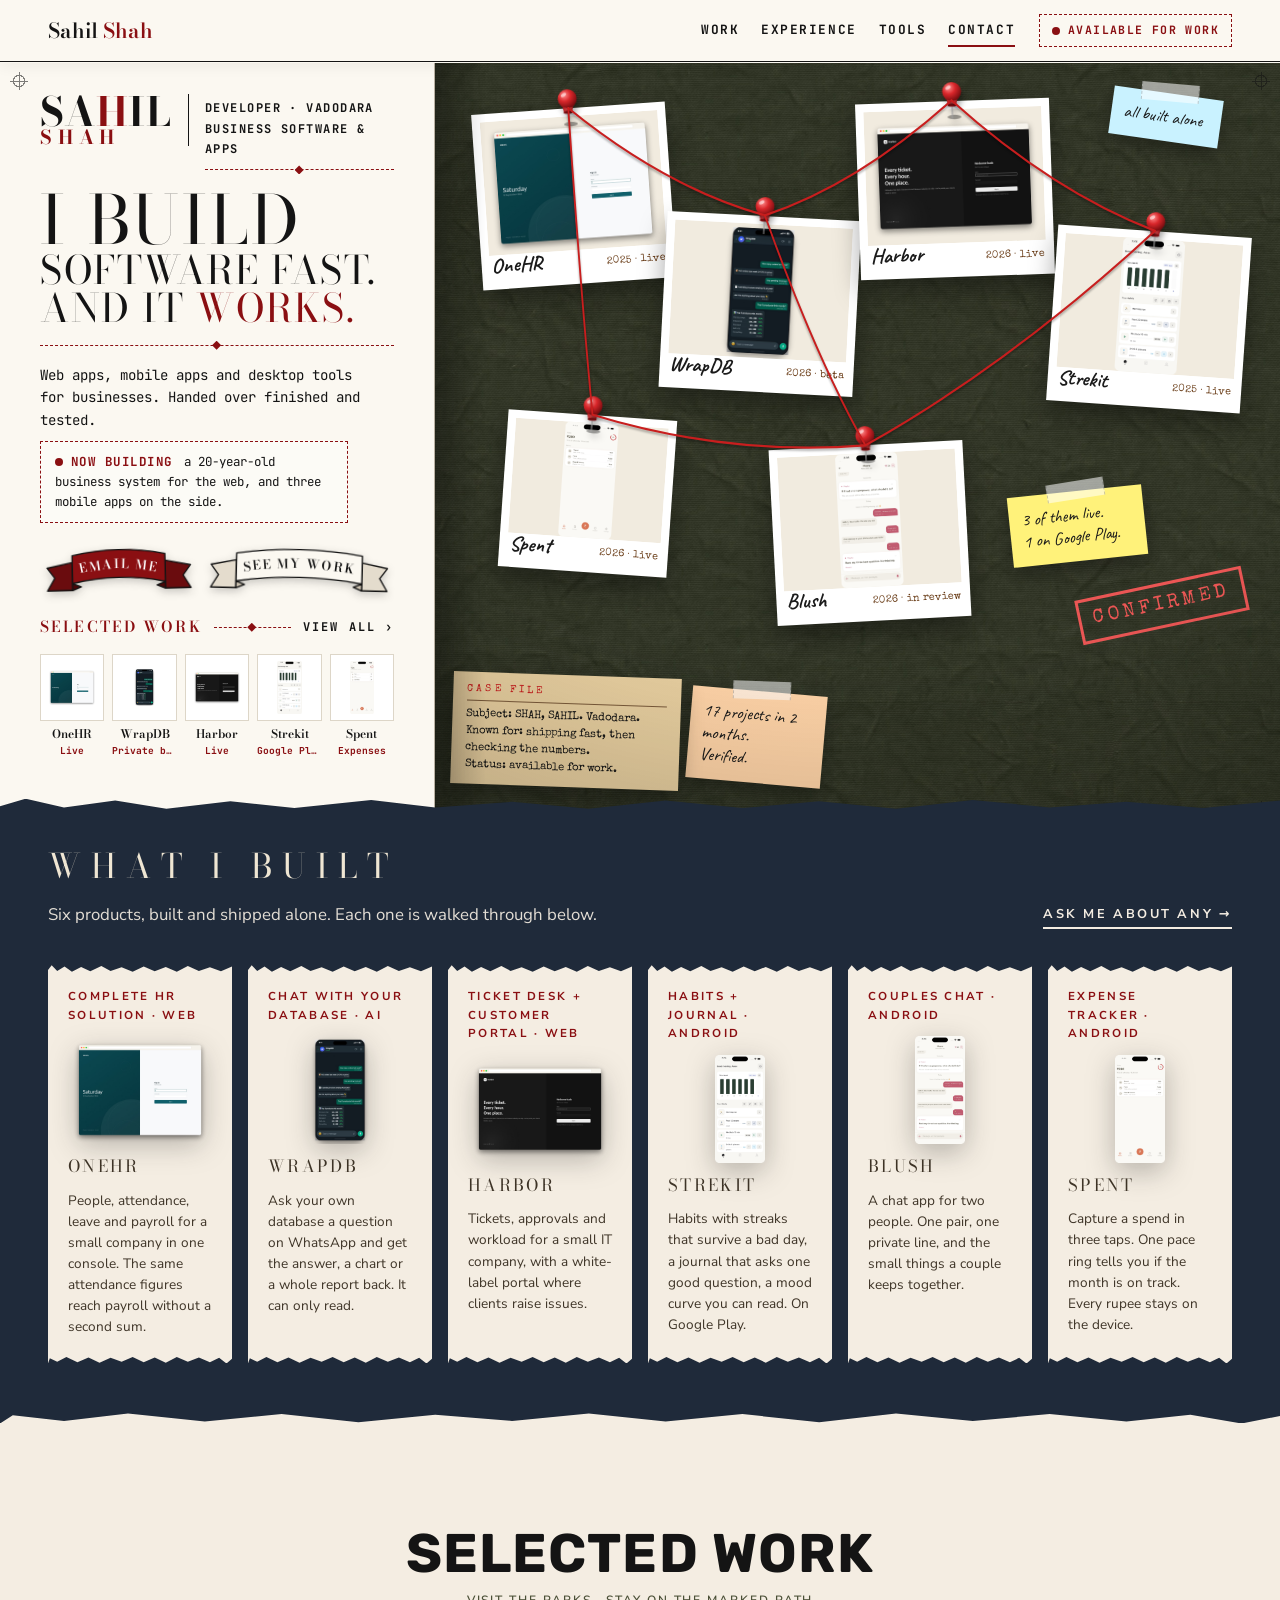
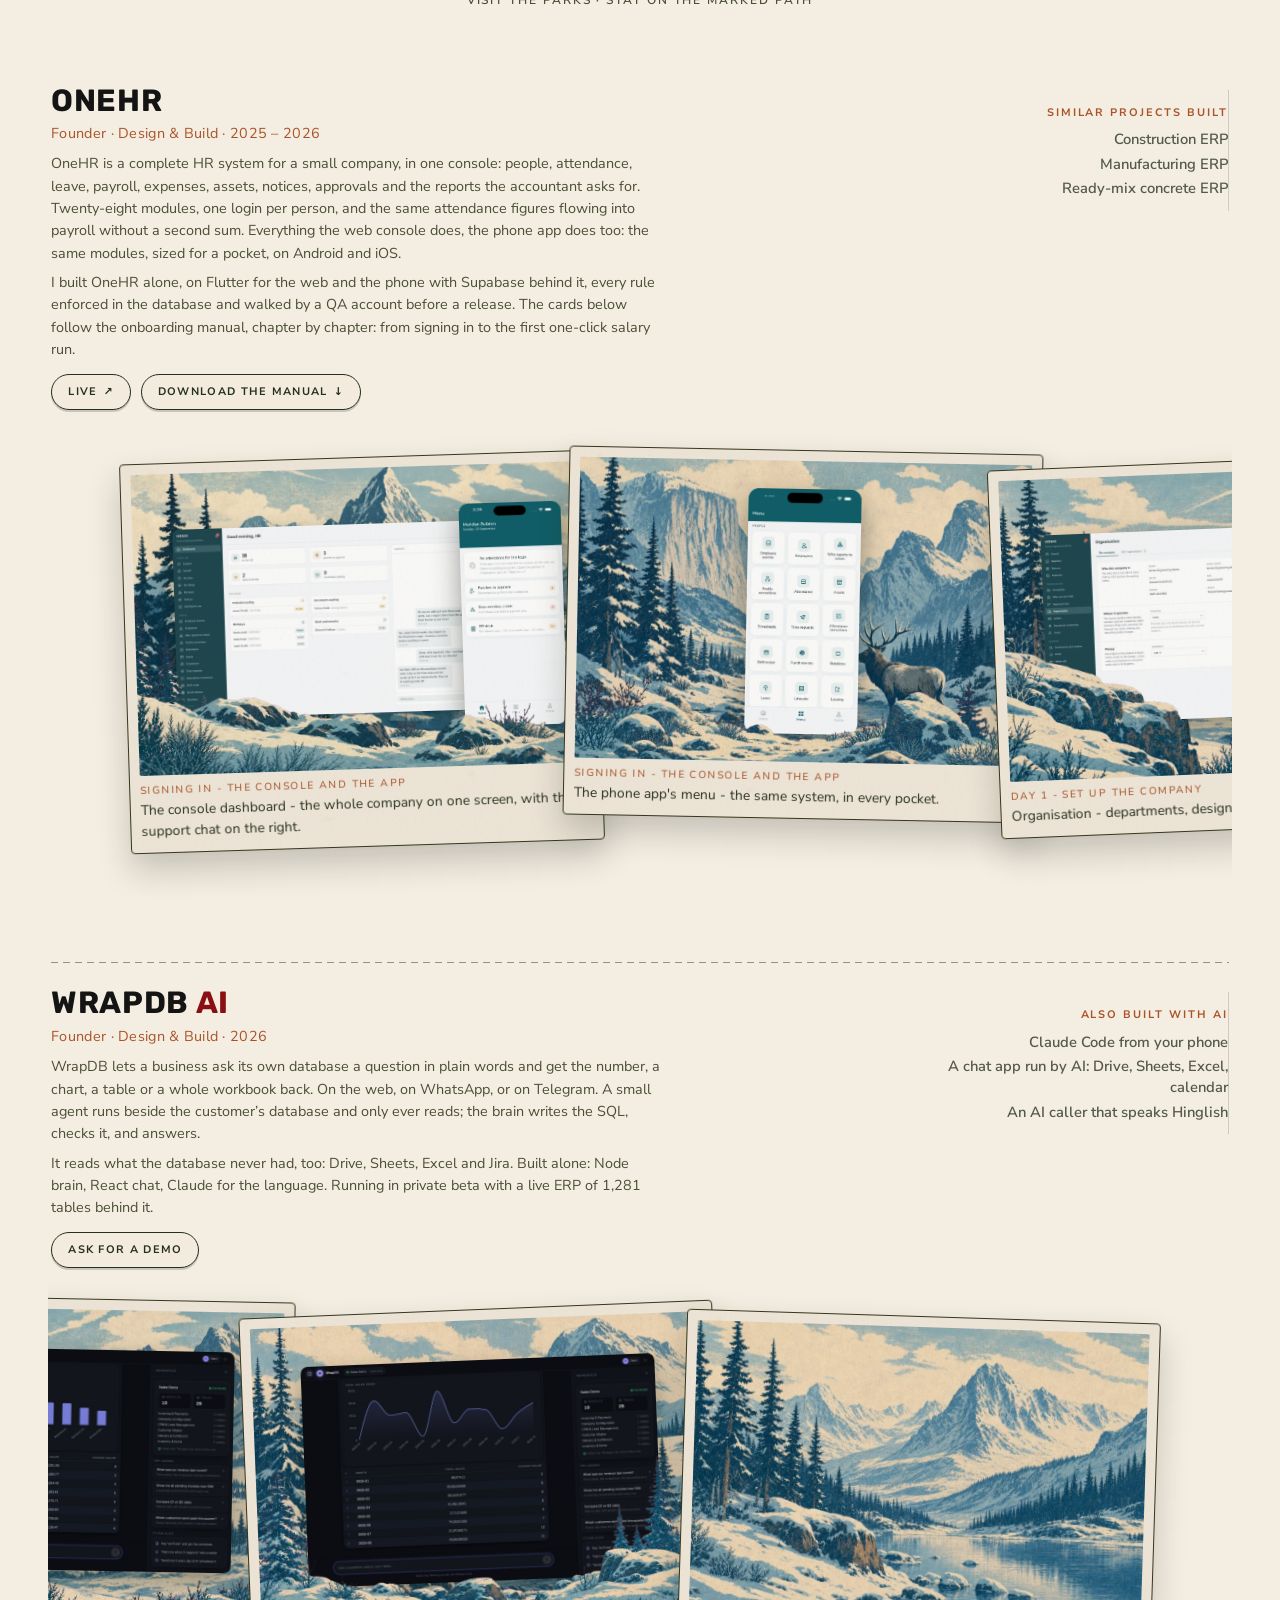
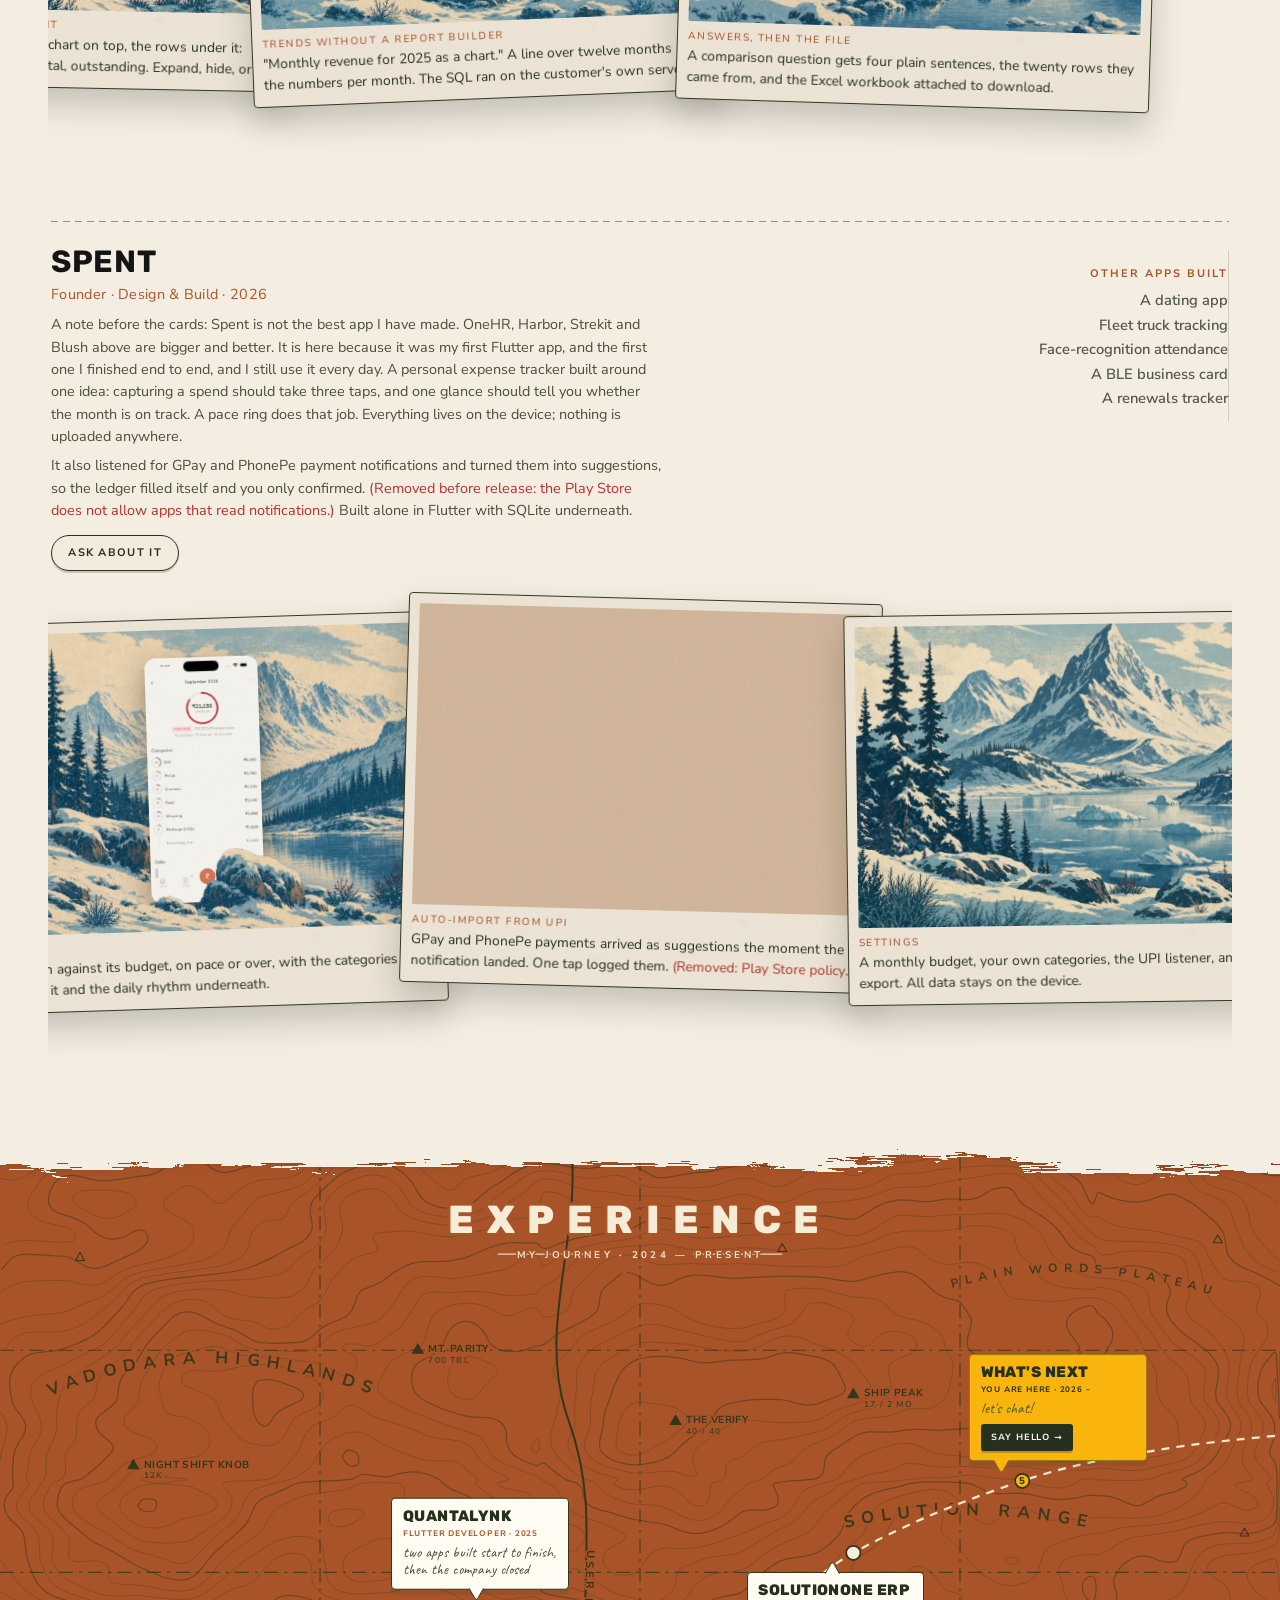
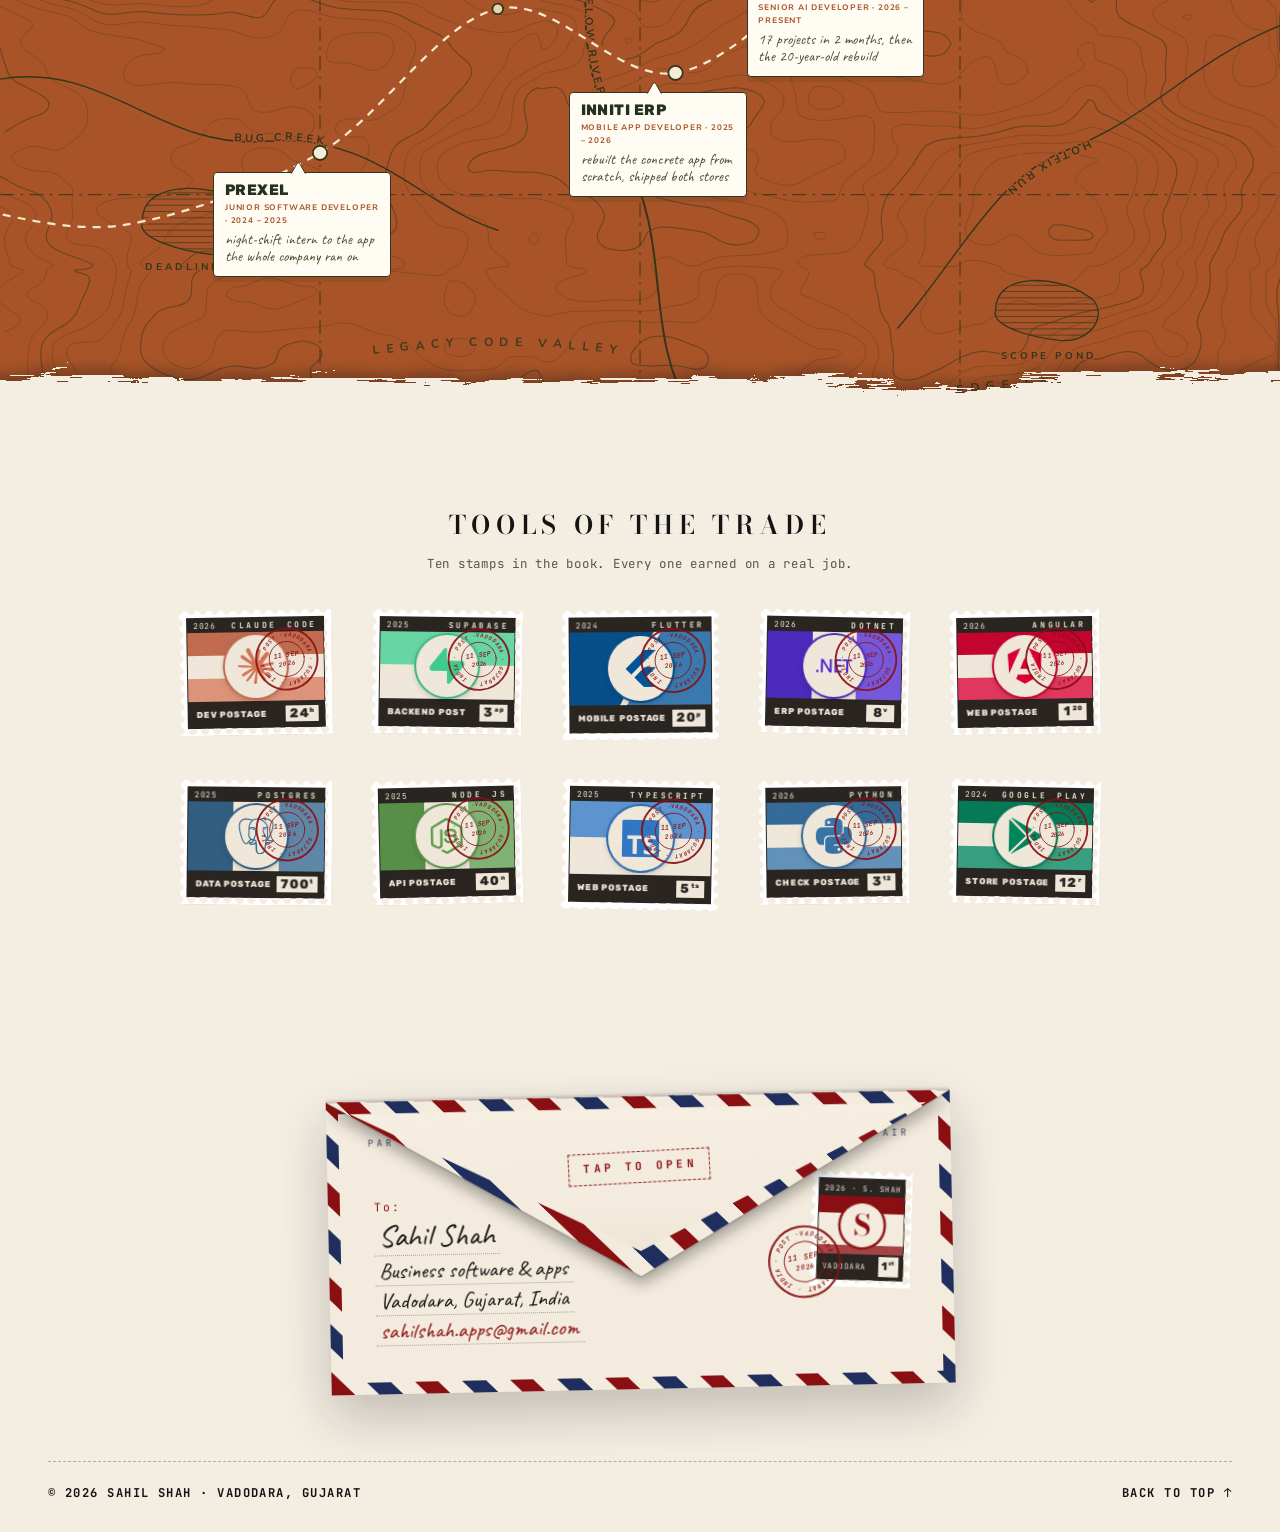
==== commit fc1ccccd: "Publish 19 Sep 2026 18:18" ====
--- a/index.html
+++ b/index.html
@@ -19,13 +19,6 @@
 <link rel="stylesheet" href="css/stamps.css">
 </head>
 <body>
-<div class="curtain" aria-hidden="true">
-  <div class="curtain__mark">
-    <span class="curtain__name">SA<em>H</em>IL SHAH</span>
-    <i class="curtain__rule"></i>
-    <span class="curtain__tag">VOL. 01 · BUSINESS SOFTWARE &amp; APPS</span>
-  </div>
-</div>
 <a class="skip" href="#work">Skip to the work</a>
 
 <header class="nav">
--- a/css/styles.css
+++ b/css/styles.css
@@ -27,22 +27,6 @@
 .ribbon--btn { transition: transform .4s cubic-bezier(.16,1,.3,1); translate: var(--mx, 0) var(--my, 0); }
 .ribbon--btn:hover { filter: drop-shadow(0 6px 8px rgba(20,20,20,.24)) brightness(.97); transform: translateY(-2px) rotate(-1deg); }
 
-/* ---- opening curtain: a sheet of paper lifts to reveal the spread ---- */
-.curtain { position: fixed; inset: 0; z-index: 50; background: var(--paper); display: grid; place-items: center; transform-origin: top; animation: curtain-lift 1s cubic-bezier(.16,1,.3,1) 1.6s both; box-shadow: 0 30px 60px rgba(20,20,20,.25); }
-.curtain__mark { display: grid; justify-items: center; gap: 14px; text-align: center; animation: mark-in 1.1s cubic-bezier(.16,1,.3,1) .1s both, mark-out .6s ease-in 1.3s both; }
-.curtain__name { font-family: var(--display); font-weight: 700; font-size: clamp(2.6rem, 7vw, 5rem); letter-spacing: .12em; line-height: 1; }
-.curtain__name em { font-style: normal; color: var(--blood); }
-.curtain__rule { width: 0; height: 0; border-top: 1px dashed var(--blood); position: relative; animation: rule-draw 1s cubic-bezier(.16,1,.3,1) .5s both; }
-.curtain__rule::after { content: ""; position: absolute; left: 50%; top: -5px; width: 9px; height: 9px; margin-left: -5px; background: var(--blood); clip-path: polygon(50% 0, 100% 50%, 50% 100%, 0 50%); opacity: 0; animation: bow-pop .4s cubic-bezier(.16,1,.3,1) 1s both; }
-.curtain__tag { font-size: .72rem; font-weight: 700; letter-spacing: .22em; color: var(--blood); }
-@keyframes curtain-lift { to { transform: translateY(-102%); } }
-@keyframes mark-in { from { opacity: 0; transform: translateY(18px); } to { opacity: 1; transform: none; } }
-@keyframes mark-out { to { opacity: 0; transform: translateY(-10px); } }
-@keyframes rule-draw { to { width: min(60vw, 420px); } }
-@keyframes bow-pop { to { opacity: 1; } }
-.curtain.is-off { display: none; }
-html.has-curtain .page { animation-delay: 1.9s; } html.has-curtain .headline span, html.has-curtain .lede, html.has-curtain .now, html.has-curtain .ctas, html.has-curtain .arrivals { animation-delay: 2.1s; }
-html.has-curtain .table .ev__ph, html.has-curtain .table .ev__note, html.has-curtain .table .ev__file { animation-delay: 2.2s; }
 
 /* ---- a11y ---- */
 .skip { position: absolute; left: 16px; top: -60px; z-index: 30; background: var(--blood); color: #fff; padding: 10px 16px; font-weight: 700; letter-spacing: .1em; text-transform: uppercase; font-size: .75rem; transition: top .2s; }
@@ -334,7 +318,7 @@
 
 .rise { transform: translateY(18px); opacity: .001; transition: transform .6s cubic-bezier(.16,1,.3,1), opacity .6s; }
 .rise.is-in { transform: none; opacity: 1; }
-@media (prefers-reduced-motion: reduce) { html { scroll-behavior: auto; } .curtain { display: none; } .line::before, .line__pin, .line__card, .band .tcard.rise { opacity: 1; transform: none; transition: none; } .flight, .plane { display: none; } .piece.is-in .coord--piece, .piece.is-in .piece__no { animation: none !important; }  .jobs::before, .jobs li.rise, .stitch::before, .tools li.rise, .tool__ico *, .contact .contact .contact .note--big .ribbon { opacity: 1 !important; transform: none !important; stroke-dashoffset: 0 !important; transition: none !important; } .piece__no, .coord--piece, .piece__body > *, .split span, .sec h2 .no, .sec h2 small, .sec__lede { opacity: 1 !important; transform: none !important; clip-path: none !important; transition: none !important; } .piece .piece__no { opacity: .12 !important; } .page, .headline span, .lede, .now, .ctas { animation: none; } .now i { animation: none; } .nav__status i { animation: none; } .sec h2 .bowline { transform: none; transition: none; } .sec h2 .bowline::after { opacity: 1; } .rise { transform: none; opacity: 1; transition: none; } .table .coord, .table .pattern, .table .note { animation: none; } .pattern__lead { transform: none !important; transition: none !important; } }
+@media (prefers-reduced-motion: reduce) { html { scroll-behavior: auto; } .line::before, .line__pin, .line__card, .band .tcard.rise { opacity: 1; transform: none; transition: none; } .flight, .plane { display: none; } .piece.is-in .coord--piece, .piece.is-in .piece__no { animation: none !important; }  .jobs::before, .jobs li.rise, .stitch::before, .tools li.rise, .tool__ico *, .contact .contact .contact .note--big .ribbon { opacity: 1 !important; transform: none !important; stroke-dashoffset: 0 !important; transition: none !important; } .piece__no, .coord--piece, .piece__body > *, .split span, .sec h2 .no, .sec h2 small, .sec__lede { opacity: 1 !important; transform: none !important; clip-path: none !important; transition: none !important; } .piece .piece__no { opacity: .12 !important; } .page, .headline span, .lede, .now, .ctas { animation: none; } .now i { animation: none; } .nav__status i { animation: none; } .sec h2 .bowline { transform: none; transition: none; } .sec h2 .bowline::after { opacity: 1; } .rise { transform: none; opacity: 1; transition: none; } .table .coord, .table .pattern, .table .note { animation: none; } .pattern__lead { transform: none !important; transition: none !important; } }
 
 /* ---- responsive ---- */
 @media (max-width: 1100px) {
@@ -405,3 +389,27 @@
   .mail__hint { top: calc(100% - 244px + 60px); }
   .mail__sent { bottom: 120px; }
 }
+
+/* ---- phone pass: the top bar and the hero thumbnail row at 480px and under ---- */
+@media (max-width: 480px) {
+  /* the four nav links ran past CONTACT on a 360px phone: tighter type, tighter gaps, and the row may scroll rather than clip */
+  .nav { gap: 10px; padding-left: 14px; padding-right: 14px; }
+  .nav__logo { font-size: 1.05rem; white-space: nowrap; }
+  .nav.is-tight .nav__logo { font-size: 1rem; }
+  .nav__links { gap: 13px; font-size: .68rem; letter-spacing: .08em; min-width: 0; overflow-x: auto; scrollbar-width: none; -ms-overflow-style: none; }
+  .nav__links::-webkit-scrollbar { display: none; }
+  .nav__links a { white-space: nowrap; }
+
+  /* five thumbnails across 360px left them 57px wide and unreadable: one swipeable row instead */
+  .arrivals ul { grid-template-columns: none; grid-auto-flow: column; grid-auto-columns: 96px; gap: 12px; overflow-x: auto; scroll-snap-type: x mandatory; padding-bottom: 4px; margin-inline: calc(var(--gutter) * -1); padding-inline: var(--gutter); scrollbar-width: none; -ms-overflow-style: none; }
+  .arrivals ul::-webkit-scrollbar { display: none; }
+  .arrivals li { scroll-snap-align: start; }
+  .arrivals b { font-size: .72rem; }
+  .arrivals small { font-size: .58rem; }
+}
+
+/* the narrowest phones still in use (iPhone SE, 320px) need one more step down */
+@media (max-width: 380px) {
+  .nav__logo, .nav.is-tight .nav__logo { font-size: .95rem; }
+  .nav__links { gap: 10px; font-size: .62rem; letter-spacing: .04em; }
+}
--- a/css/work.css
+++ b/css/work.css
@@ -76,8 +76,8 @@
 
 /* a short "also built" list in the empty half to the right of each plaque, set straight, in a lighter ink */
 .PosterWall-module__53wmDG__stackPlaque { position: relative; }
-.pw__dreams { position: absolute; left: 62%; top: 4px; width: 300px; padding: 14px 18px 12px; border-left: 1px solid color-mix(in srgb, var(--ink) 18%, transparent); }
+.pw__dreams { position: absolute; right: 0; left: auto; top: 4px; width: 300px; text-align: right; padding: 14px 0 12px 18px; border-right: 1px solid color-mix(in srgb, var(--ink) 18%, transparent); }
 .pw__dreamsTitle { display: block; font-family: var(--font-ui), system-ui, sans-serif; font-size: .68rem; font-weight: 700; letter-spacing: .18em; text-transform: uppercase; color: var(--rust); margin-bottom: 8px; }
 .pw__dreams ul { list-style: none; margin: 0; padding: 0; display: grid; gap: 4px; }
-.pw__dreams li { font-family: var(--font-ui), system-ui, sans-serif; font-size: .92rem; line-height: 1.4; color: color-mix(in srgb, var(--ink) 55%, transparent); }
+.pw__dreams li { font-family: var(--font-ui), system-ui, sans-serif; font-size: .92rem; font-weight: 600; line-height: 1.4; color: color-mix(in srgb, var(--ink) 78%, transparent); }
 @media (max-width: 1100px) { .pw__dreams { display: none; } }
